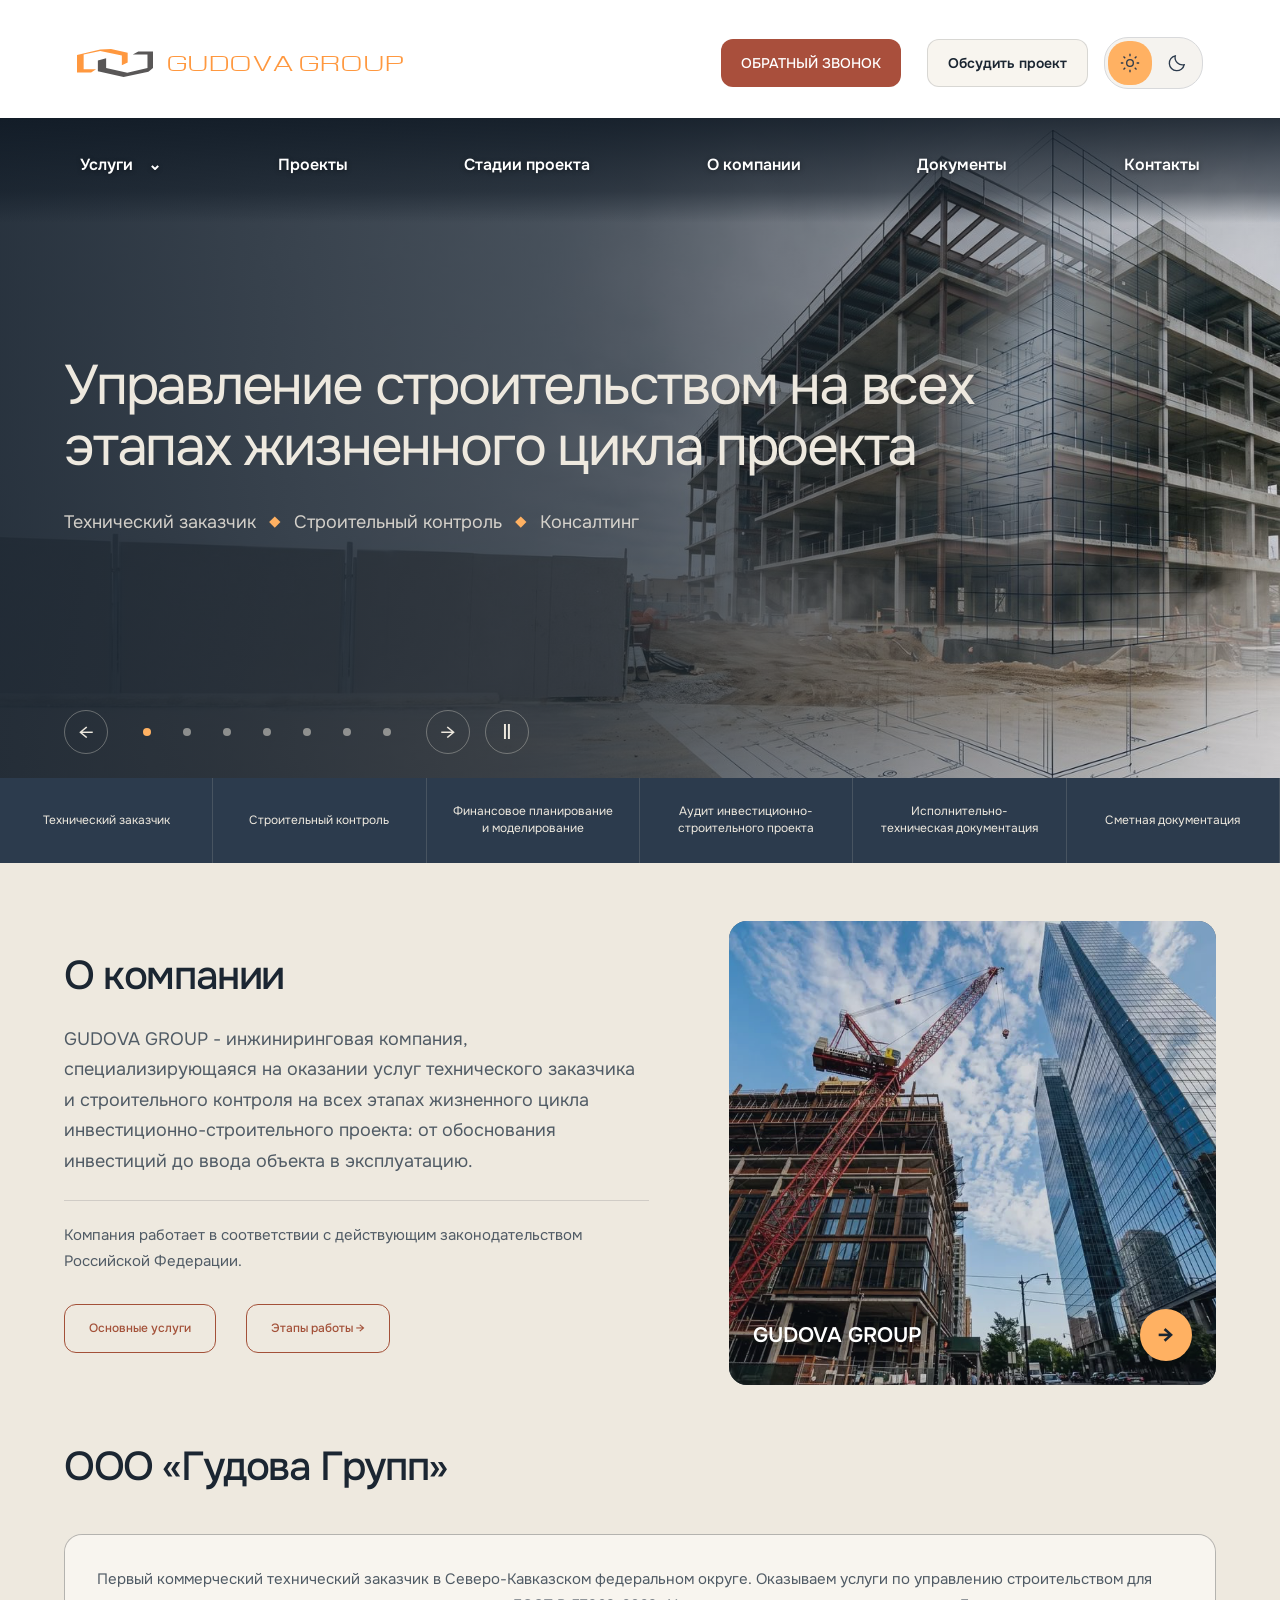
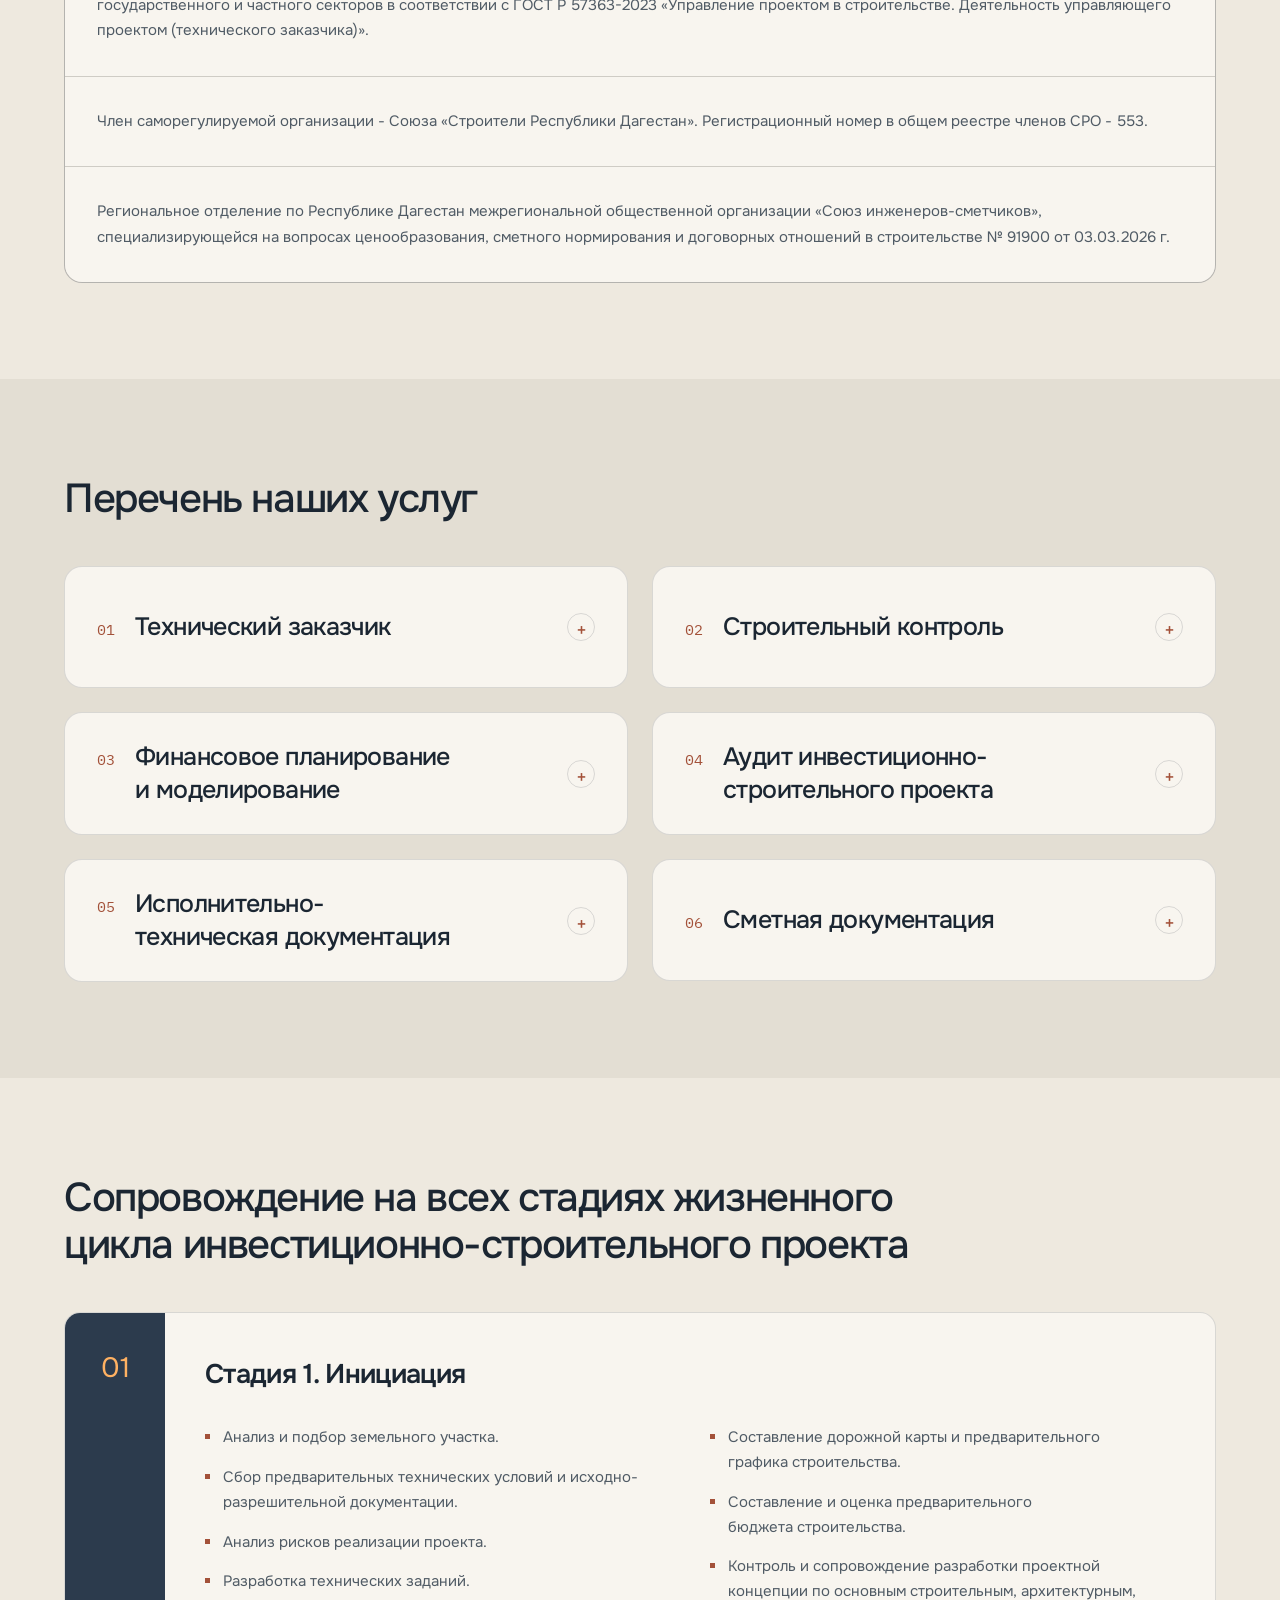
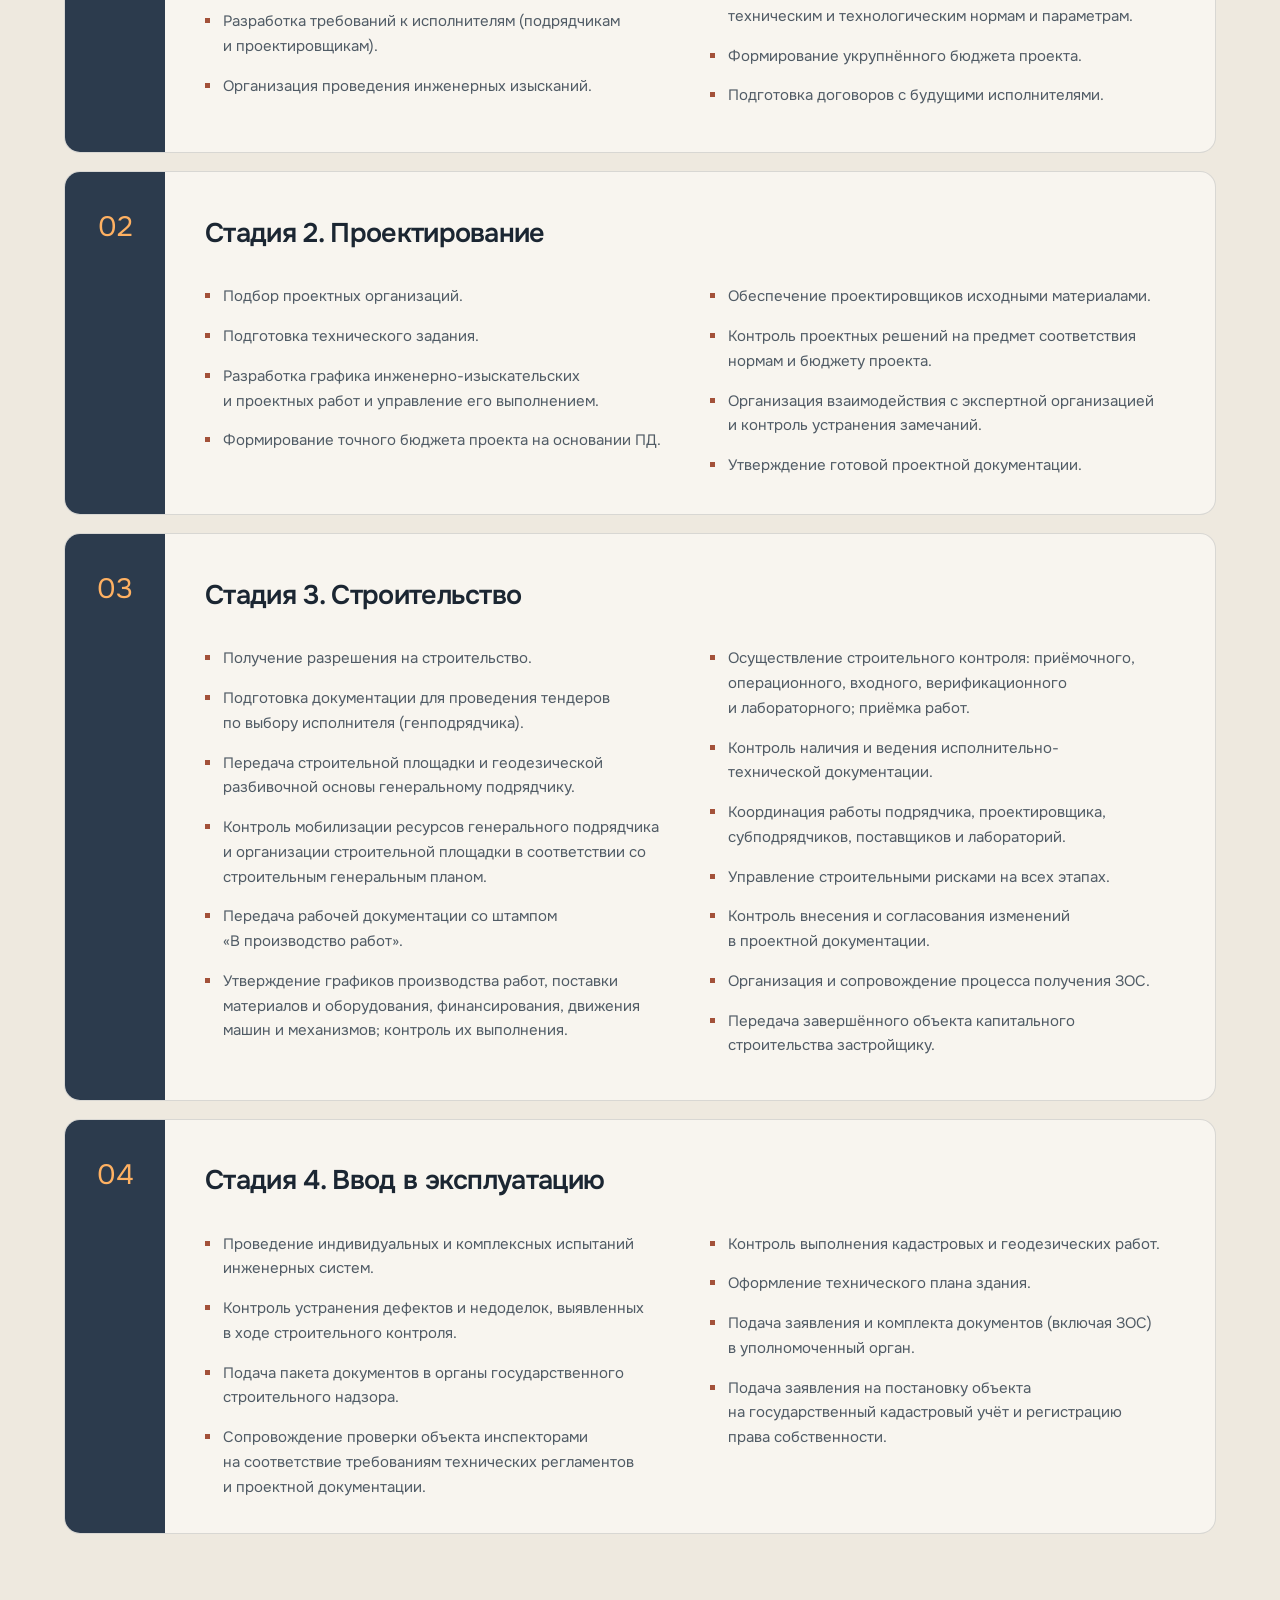
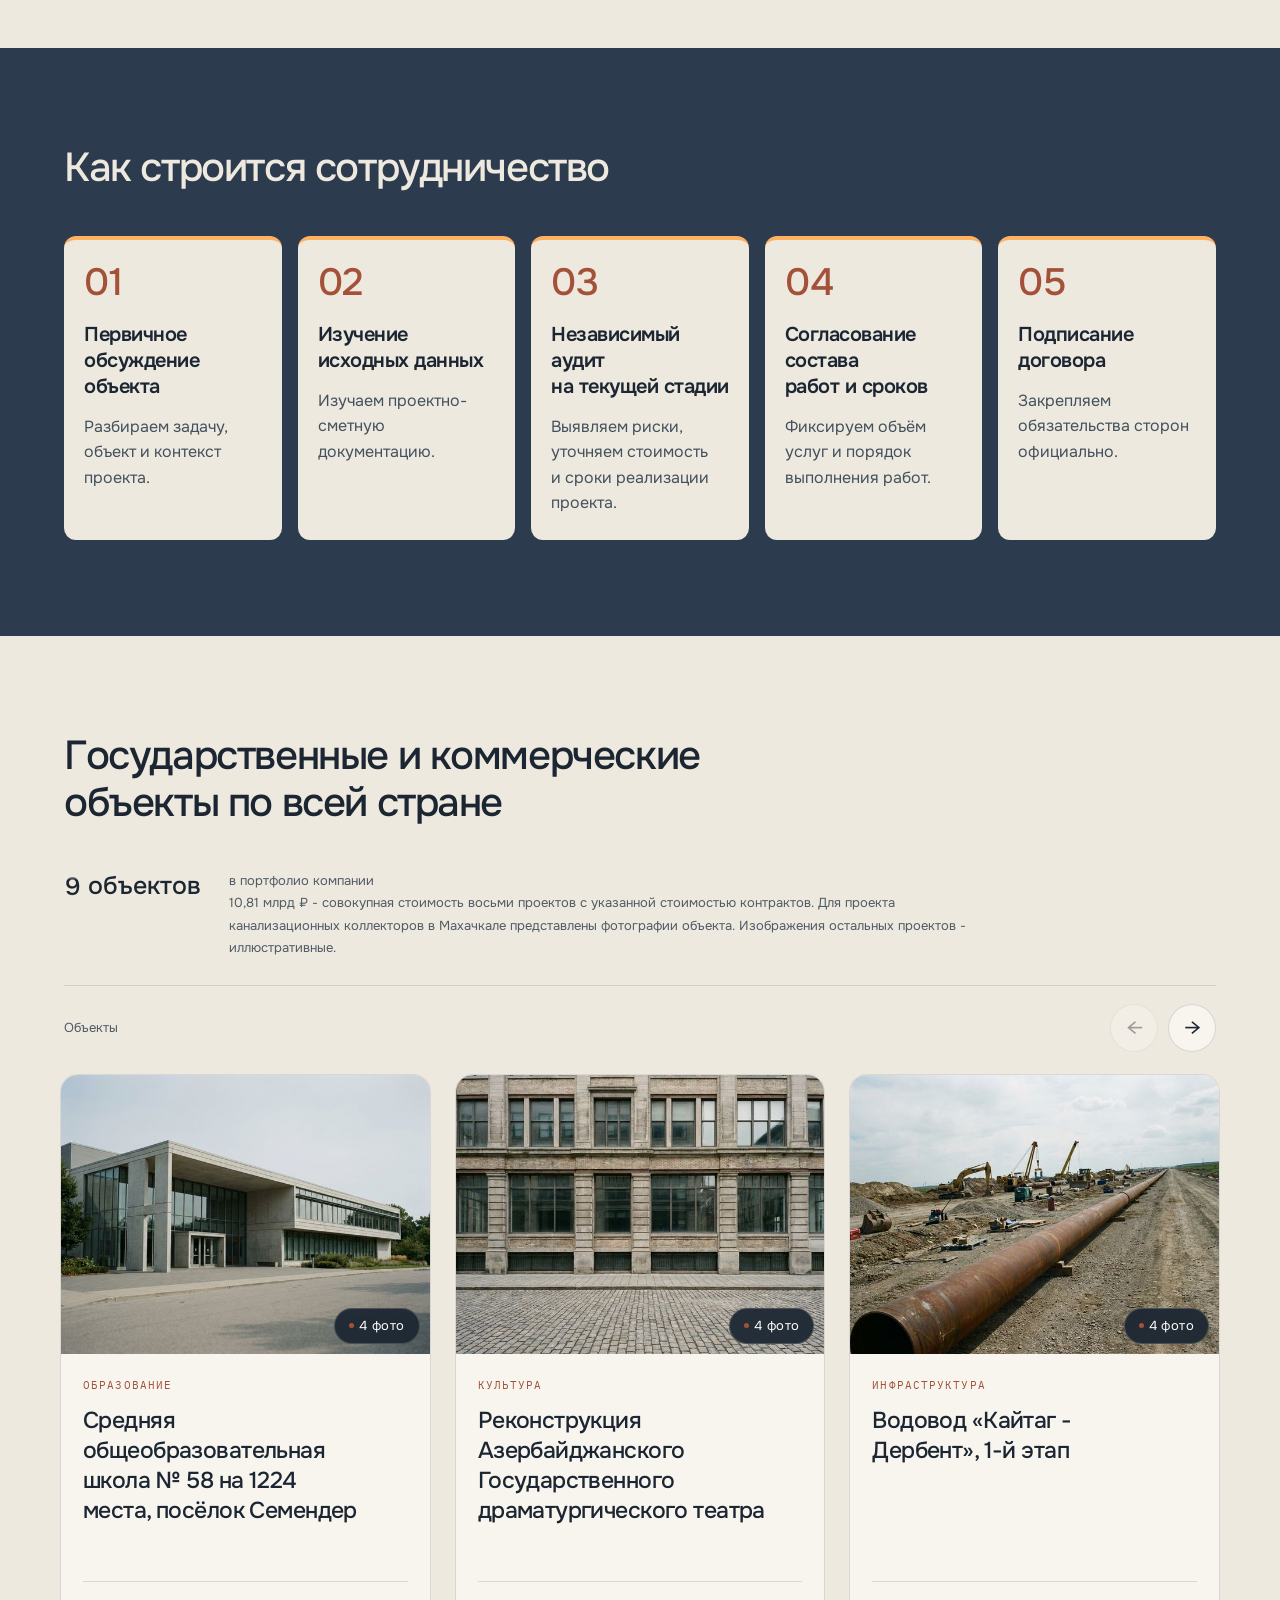
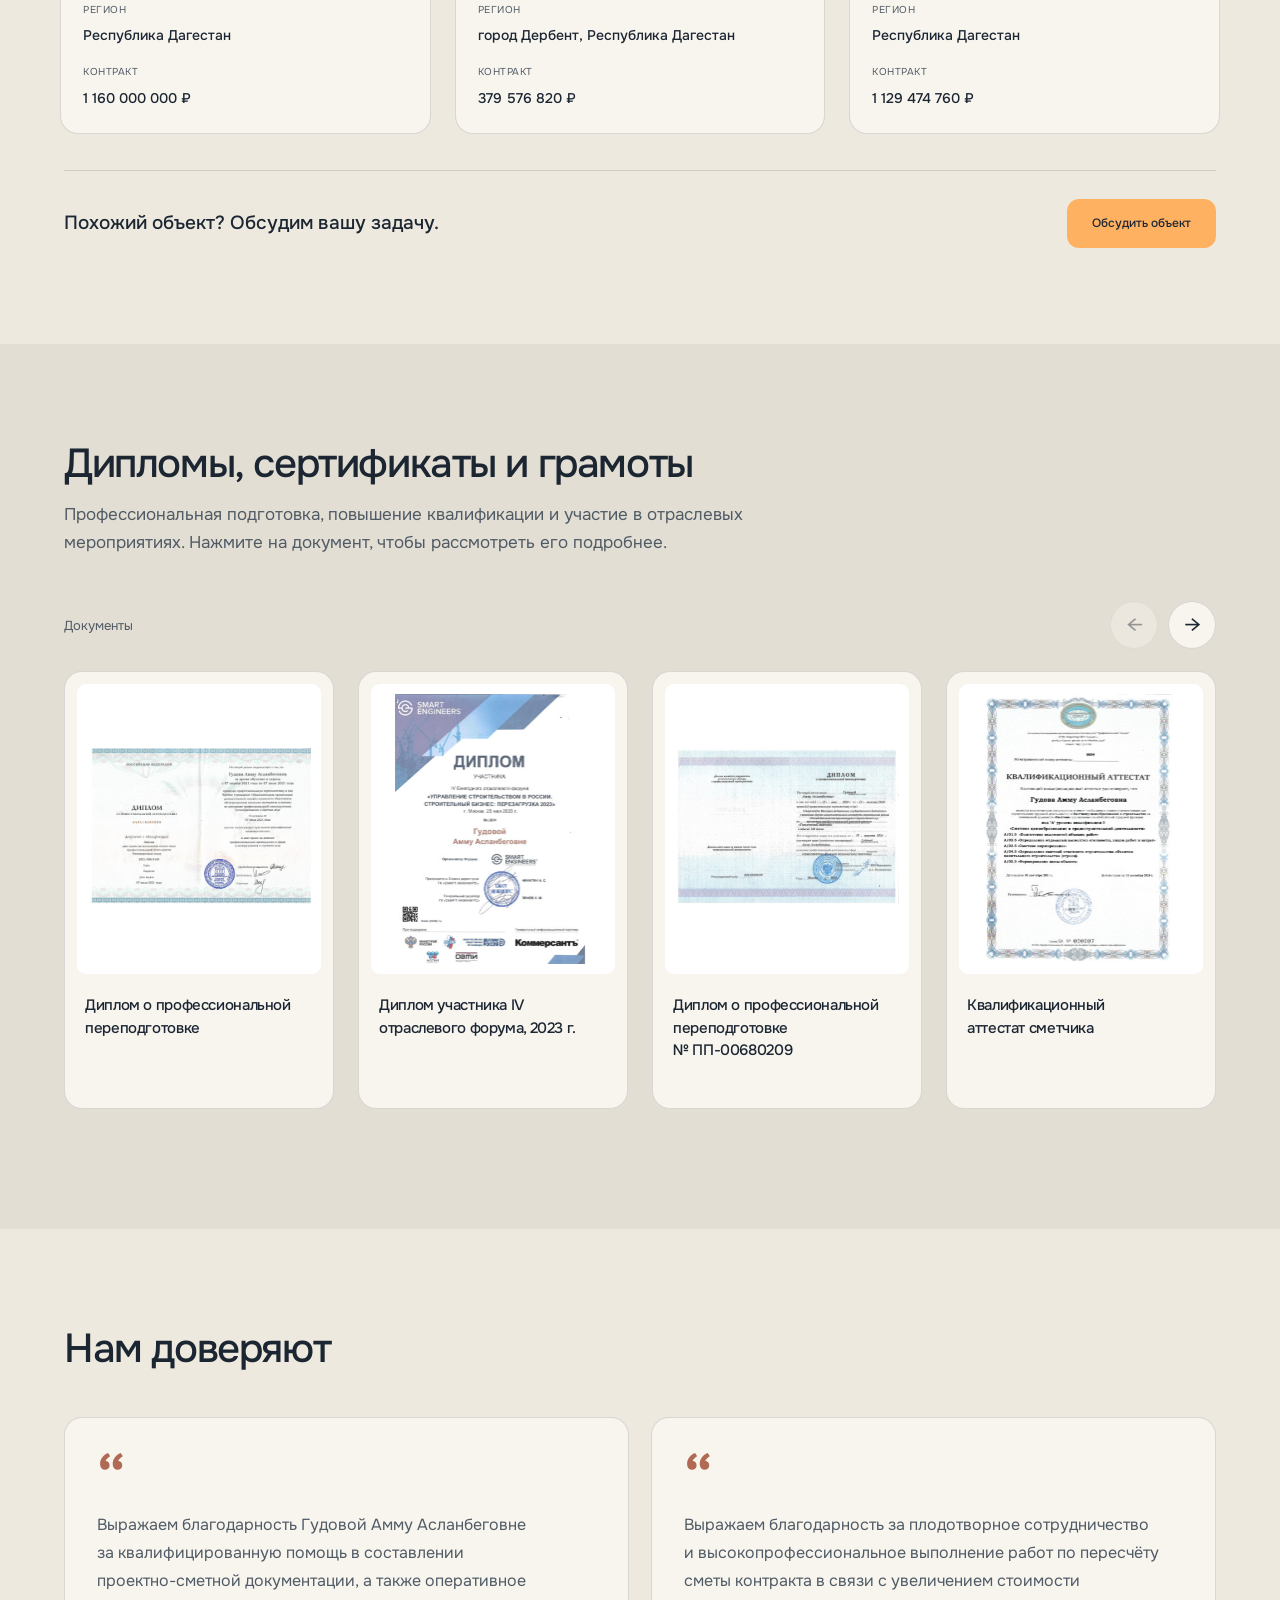
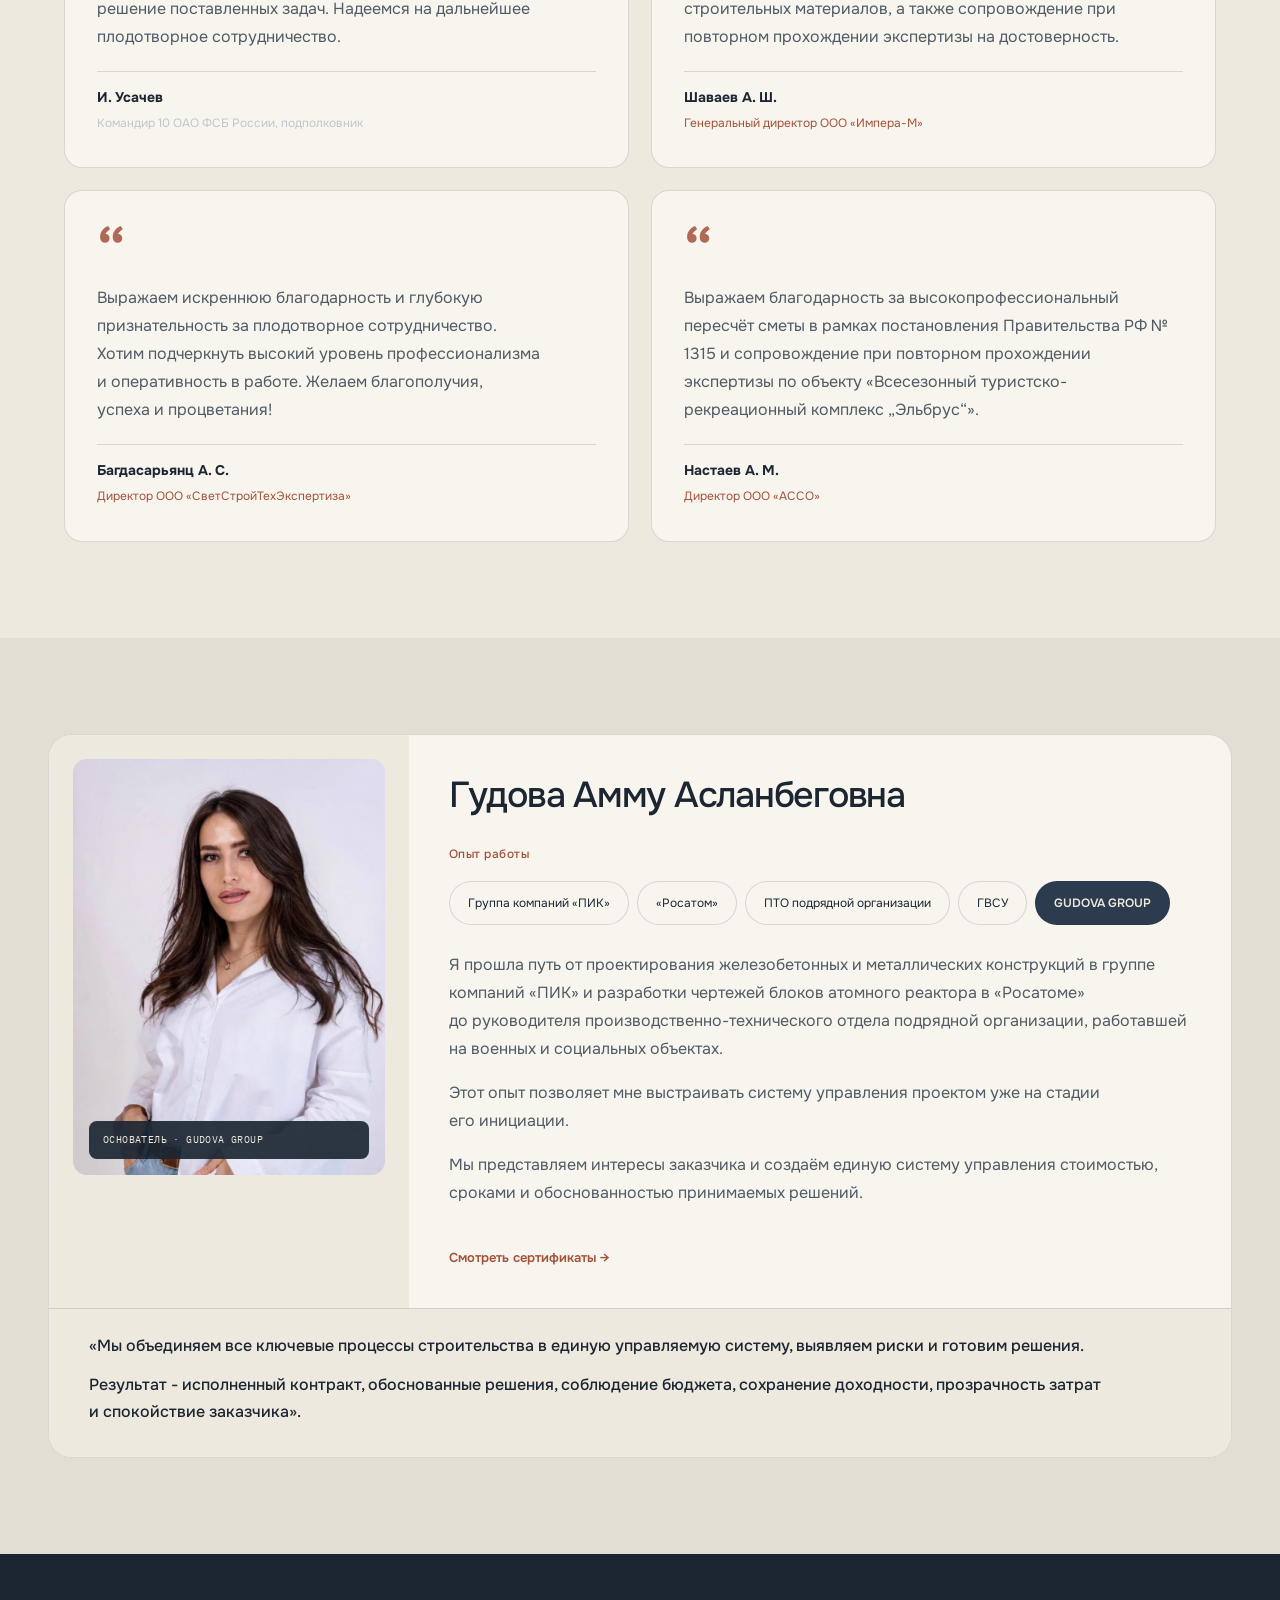
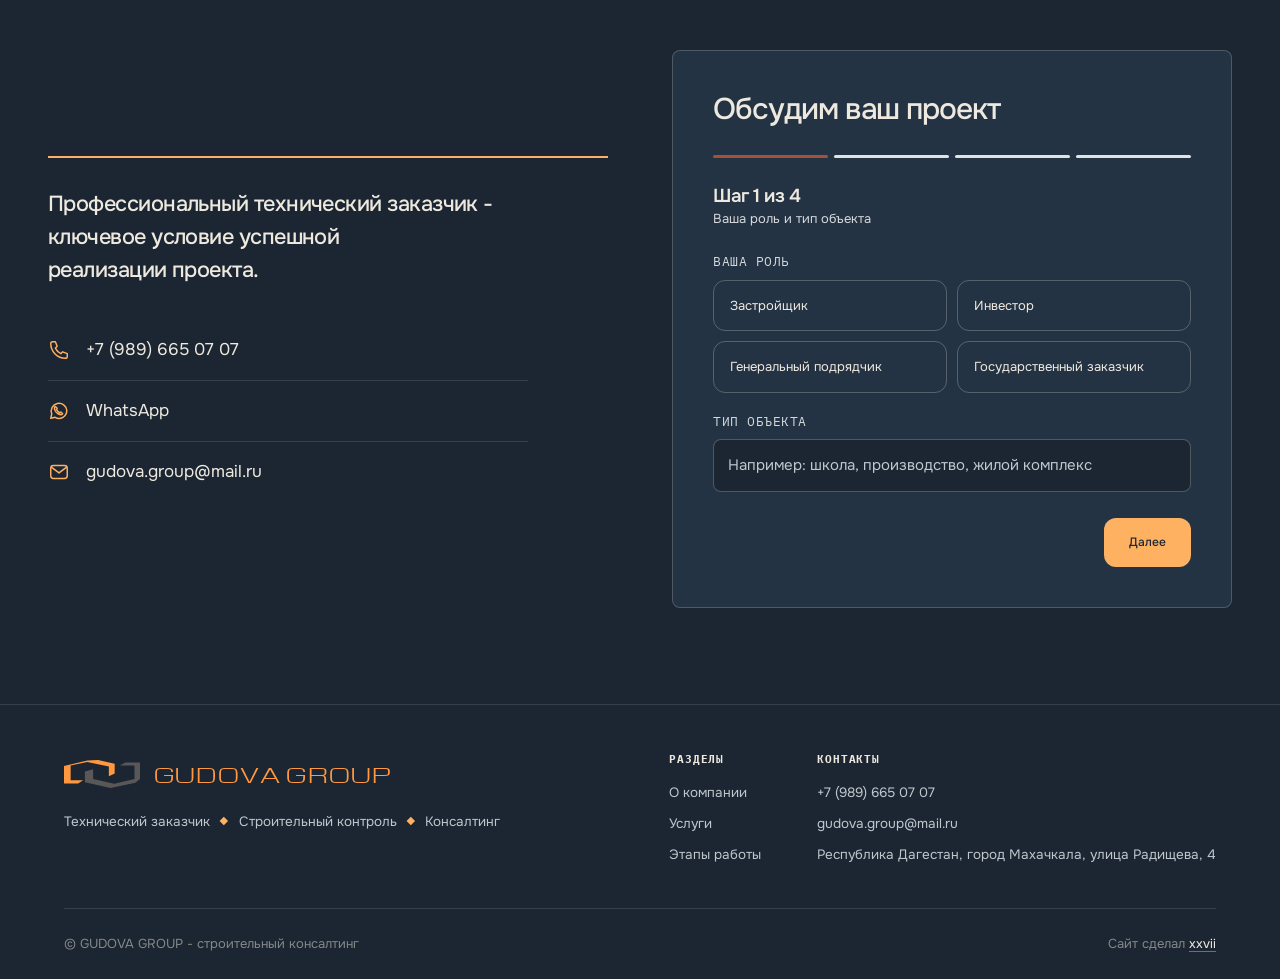
==== index.html @ 99991504 "Add accessible callback dialog with WhatsApp handoff" ====
<!DOCTYPE html>
<html lang="ru">
<head>
<script>(()=>{let saved;try{saved=localStorage.getItem('gudova-theme')}catch{}const theme=new URLSearchParams(location.search).get('variant')||saved;document.documentElement.dataset.variant=['light','navy'].includes(theme)?theme:'light'})();</script>
<meta charset="UTF-8">
<meta name="viewport" content="width=device-width, initial-scale=1.0">
<title>GUDOVA GROUP - строительный консалтинг полного цикла</title>
<meta name="description" content="GUDOVA GROUP: инжиниринговая компания, оказывающая услуги технического заказчика, строительного контроля и аудита на всех этапах жизненного цикла инвестиционно-строительного проекта.">
<link rel="canonical" href="https://jonessssenator-art.github.io/gudova-group-site/">
<meta name="theme-color" content="#0A0B0C">
<meta name="robots" content="index,follow">

<meta property="og:type" content="website">
<meta property="og:title" content="GUDOVA GROUP - строительный консалтинг полного цикла">
<meta property="og:description" content="GUDOVA GROUP: инжиниринговая компания, оказывающая услуги технического заказчика, строительного контроля и аудита на всех этапах жизненного цикла инвестиционно-строительного проекта.">
<meta property="og:url" content="https://jonessssenator-art.github.io/gudova-group-site/">
<meta property="og:locale" content="ru_RU">
<meta name="twitter:card" content="summary_large_image">
<meta name="twitter:title" content="GUDOVA GROUP - строительный консалтинг полного цикла">
<meta name="twitter:description" content="GUDOVA GROUP: инжиниринговая компания, оказывающая услуги технического заказчика, строительного контроля и аудита на всех этапах жизненного цикла инвестиционно-строительного проекта.">

<link rel="icon" type="image/svg+xml" href="assets/icons/logo-gudova-original.svg?v=1">

<link rel="preconnect" href="https://fonts.googleapis.com">
<link rel="preconnect" href="https://fonts.gstatic.com" crossorigin>
<link href="https://fonts.googleapis.com/css2?family=Onest:wght@400;500;600&family=IBM+Plex+Mono:wght@400;500;600&display=swap" rel="stylesheet">
<link rel="stylesheet" href="assets/css/main.css?v=10">

<script type="application/ld+json">
{
  "@context": "https://schema.org",
  "@type": "ProfessionalService",
  "name": "GUDOVA GROUP",
  "description": "GUDOVA GROUP: инжиниринговая компания, оказывающая услуги технического заказчика, строительного контроля и аудита на всех этапах жизненного цикла инвестиционно-строительного проекта.",
  "address": {
    "@type": "PostalAddress",
    "streetAddress": "ул. Радищева, 4",
    "addressLocality": "Махачкала",
    "addressRegion": "Республика Дагестан",
    "addressCountry": "RU"
  },
  "telephone": "+7-989-665-07-07",
  "email": "gudova.group@mail.ru",
  "areaServed": "RU"
}
</script>
<link rel="stylesheet" href="assets/css/smart-style.css?v=5">
<link rel="stylesheet" href="assets/css/variants.css?v=12">
<link rel="stylesheet" href="assets/css/header-reference.css?v=17">
<link rel="stylesheet" href="assets/css/astra-blocks.css?v=1">
<link rel="stylesheet" href="assets/css/contact-options.css?v=1"><link rel="stylesheet" href="assets/css/founder-options.css?v=2"><link rel="stylesheet" href="assets/css/refinements.css?v=2"><link rel="stylesheet" href="assets/css/motion-refresh.css?v=4">
<link rel="stylesheet" href="assets/css/callback.css?v=1">
</head>
<body>

<a class="skip-link" href="#main">Перейти к содержанию</a>

<div class="mobile-bar" aria-hidden="false">
  <a class="call" href="tel:+79896650707" data-analytics="phone_click"><svg viewBox="0 0 24 24" fill="none" stroke="currentColor" stroke-width="2"><path d="M22 16.92v3a2 2 0 01-2.18 2 19.79 19.79 0 01-8.63-3.07 19.5 19.5 0 01-6-6 19.79 19.79 0 01-3.07-8.67A2 2 0 014.11 2h3a2 2 0 012 1.72c.127.96.362 1.903.7 2.81a2 2 0 01-.45 2.11L8.09 9.91a16 16 0 006 6l1.27-1.27a2 2 0 012.11-.45c.907.338 1.85.573 2.81.7A2 2 0 0122 16.92z"/></svg>Позвонить</a>
  <a class="whatsapp" href="https://wa.me/79896650707" target="_blank" rel="noopener" data-analytics="whatsapp_click"><svg viewBox="0 0 24 24" fill="currentColor"><path d="M12.04 2C6.58 2 2.13 6.45 2.13 11.91c0 1.79.47 3.47 1.29 4.93L2 22l5.28-1.38a9.9 9.9 0 004.76 1.21h.01c5.46 0 9.9-4.45 9.9-9.91C21.96 6.45 17.5 2 12.04 2zm5.8 14.03c-.24.68-1.4 1.3-1.93 1.35-.5.05-1.02.24-3.4-.71-2.88-1.15-4.73-4.06-4.87-4.25-.14-.19-1.16-1.55-1.16-2.96s.73-2.1 1-2.39c.24-.26.53-.32.71-.32h.5c.16 0 .38-.02.58.45.24.57.8 1.98.87 2.12.07.14.12.31.02.5-.1.19-.15.31-.29.48-.14.17-.3.37-.43.5-.14.14-.29.29-.13.57.17.28.75 1.24 1.62 2.01 1.11 1 2.05 1.31 2.33 1.45.28.14.45.12.61-.07.17-.19.71-.83.9-1.11.19-.28.38-.24.64-.14.26.1 1.65.78 1.94.92.28.14.47.21.53.33.07.12.07.68-.17 1.36z"/></svg>WhatsApp</a>
</div>

<header class="site-header reference-header">
<div class="reference-header-inner">
<div class="reference-top">
<a href="#top" class="logo-mark"><img src="assets/icons/logo-gudova-original.svg?v=1" width="60" height="48" alt=""><span class="reference-wordmark">GUDOVA GROUP</span></a>

<div class="reference-actions"><a class="header-callback" href="#callback-dialog" aria-haspopup="dialog" aria-controls="callback-dialog">Обратный звонок</a><a class="nav-phone" href="#contacts">Обсудить проект</a><div class="theme-switch" role="group" aria-label="Цветовая тема"><button type="button" data-theme="light" aria-label="Светлая тема" title="Светлая тема"><svg viewBox="0 0 24 24" width="20" height="20" fill="none" stroke="currentColor" stroke-width="1.6" aria-hidden="true"><circle cx="12" cy="12" r="4"/><path d="M12 1v3m0 16v3M1 12h3m16 0h3M4.2 4.2l2.1 2.1m11.4 11.4 2.1 2.1M4.2 19.8l2.1-2.1M17.7 6.3l2.1-2.1"/></svg></button><button type="button" data-theme="navy" aria-label="Тёмная тема" title="Тёмная тема"><svg viewBox="0 0 24 24" width="20" height="20" fill="none" stroke="currentColor" stroke-width="1.6" aria-hidden="true"><path d="M20.6 14.1A9 9 0 0 1 9.9 3.4 9 9 0 1 0 20.6 14.1Z"/></svg></button></div></div>
<button class="menu-toggle" aria-expanded="false" aria-controls="mobile-menu" aria-label="Открыть меню"><span></span><span></span><span></span></button>
</div>
</div></header>

<div class="mobile-menu" id="mobile-menu">
  <nav aria-label="Мобильное меню"><a href="#company">О компании</a><a href="#services">Услуги</a><a href="#process">Стадии проекта</a><a href="#projects">Наши объекты</a><a href="#certificates">Документы</a><a href="#reviews">Нам доверяют</a><a href="#cooperation">Как строится сотрудничество</a><a href="#about">Обо мне</a><a href="#contacts">Контакты</a></nav>
  <div class="mm-contact">
    <a class="header-callback" href="#callback-dialog" aria-haspopup="dialog" aria-controls="callback-dialog">Обратный звонок</a>
    <a href="tel:+79896650707">+7 (989) 665 07 07</a>
    <a href="mailto:gudova.group@mail.ru">gudova.group@mail.ru</a>
  </div>
</div>

<main id="main">

<section class="hero smart-hero" id="top" aria-roledescription="карусель" aria-label="Направления работы GUDOVA GROUP"><div class="hero-navigation"><nav class="reference-navigation" aria-label="Основная навигация"><details class="header-services"><summary>Услуги <span>⌄</span></summary><nav aria-label="Список услуг"><a href="#service-zakazchik">Технический заказчик</a><a href="#service-control">Строительный контроль</a><a href="#service-finance">Финансовое планирование и моделирование</a><a href="#service-audit">Аудит инвестиционно-строительного проекта</a><a href="#service-docs">Исполнительно-техническая документация</a><a href="#service-smeta">Сметная документация</a></nav></details><a href="#projects">Проекты</a><a href="#process">Стадии проекта</a><a href="#company">О компании</a><a href="#certificates">Документы</a><a href="#contacts">Контакты</a></nav></div><div class="hero-slides"><div class="hero-slide is-active"><img class="hero-photo" fetchpriority="high" decoding="async" src="assets/images/gudova-hero-poster.jpg" alt=""><div class="wrap"><div class="hero-copy"><h1>Управление строительством на всех этапах жизненного цикла проекта</h1><p class="lede">Технический заказчик<i class="lede-sep" aria-hidden="true"></i>Строительный контроль<i class="lede-sep" aria-hidden="true"></i>Консалтинг</p></div></div></div><div class="hero-slide" hidden><img class="hero-photo" src="assets/images/proj-09-smeta.jpg" alt=""><div class="wrap"><div class="hero-copy"><h2>Финансовое планирование и моделирование</h2><p class="lede">Технический заказчик<i class="lede-sep" aria-hidden="true"></i>Строительный контроль<i class="lede-sep" aria-hidden="true"></i>Консалтинг</p></div></div></div><div class="hero-slide" hidden><img class="hero-photo" src="assets/images/proj-02-theater.jpg" alt=""><div class="wrap"><div class="hero-copy"><h2>Сопровождение на этапе проектирования и формирования бюджета</h2><p class="lede">Технический заказчик<i class="lede-sep" aria-hidden="true"></i>Строительный контроль<i class="lede-sep" aria-hidden="true"></i>Консалтинг</p></div></div></div><div class="hero-slide" hidden><img class="hero-photo" src="assets/images/proj-04-greenhouse.jpg" alt=""><div class="wrap"><div class="hero-copy"><h2>Соблюдение сроков производства работ</h2><p class="lede">Технический заказчик<i class="lede-sep" aria-hidden="true"></i>Строительный контроль<i class="lede-sep" aria-hidden="true"></i>Консалтинг</p></div></div></div><div class="hero-slide" hidden><img class="hero-photo" src="assets/images/hero-audit.svg" alt=""><div class="wrap"><div class="hero-copy"><h2>Независимый аудит</h2><p class="lede lede-free">Управляемость строительного проекта</p></div></div></div><div class="hero-slide" hidden><img class="hero-photo" src="assets/images/proj-01-school.jpg" alt=""><div class="wrap"><div class="hero-copy"><h2>Контроль качества работ</h2><p class="lede">Технический заказчик<i class="lede-sep" aria-hidden="true"></i>Строительный контроль<i class="lede-sep" aria-hidden="true"></i>Консалтинг</p></div></div></div><div class="hero-slide" hidden><img class="hero-photo" src="assets/images/gudova-cta-poster.jpg" alt=""><div class="wrap"><div class="hero-copy"><h2>Контроль и проверка обоснованности затрат</h2><p class="lede">Технический заказчик<i class="lede-sep" aria-hidden="true"></i>Строительный контроль<i class="lede-sep" aria-hidden="true"></i>Консалтинг</p></div></div></div></div><div class="slider-controls wrap"><button type="button" class="slide-prev" aria-label="Предыдущий слайд">←</button><div class="slide-dots"><button type="button" aria-label="Слайд 1" aria-pressed="true"></button><button type="button" aria-label="Слайд 2" aria-pressed="false"></button><button type="button" aria-label="Слайд 3" aria-pressed="false"></button><button type="button" aria-label="Слайд 4" aria-pressed="false"></button><button type="button" aria-label="Слайд 5" aria-pressed="false"></button><button type="button" aria-label="Слайд 6" aria-pressed="false"></button><button type="button" aria-label="Слайд 7" aria-pressed="false"></button></div><button type="button" class="slide-next" aria-label="Следующий слайд">→</button><button type="button" class="slide-pause" aria-label="Остановить смену слайдов">Ⅱ</button></div></section>
<nav class="service-ribbon" aria-label="Направления работы"><a href="#service-zakazchik">Технический заказчик</a><a href="#service-control">Строительный контроль</a><a href="#service-finance">Финансовое планирование и моделирование</a><a href="#service-audit">Аудит инвестиционно-строительного проекта</a><a href="#service-docs">Исполнительно-техническая документация</a><a href="#service-smeta">Сметная документация</a></nav>
<section class="company-intro" id="company"><div class="wrap intro-grid"><div><h2>О компании</h2><p>GUDOVA GROUP - инжиниринговая компания, специализирующаяся на оказании услуг технического заказчика и строительного контроля на всех этапах жизненного цикла инвестиционно-строительного проекта: от обоснования инвестиций до ввода объекта в эксплуатацию.</p><p>Компания работает в соответствии с действующим законодательством Российской Федерации.</p><div class="intro-links"><a class="btn btn-outline" href="#services">Основные услуги</a><a class="btn btn-outline" href="#process">Этапы работы →</a></div></div><a class="intro-visual" href="#process"><img src="assets/images/company-construction.png" alt="Строительство здания рядом с современными небоскрёбами" loading="lazy" decoding="async"><span>GUDOVA GROUP <b>→</b></span></a></div></section>
<section class="company-credentials"><div class="wrap"><div class="section-head"><h2>ООО «Гудова Групп»</h2></div><ul class="credential-list"><li>Первый коммерческий технический заказчик в Северо-Кавказском федеральном округе. Оказываем услуги по управлению строительством для государственного и частного секторов в соответствии с ГОСТ Р 57363-2023 «Управление проектом в строительстве. Деятельность управляющего проектом (технического заказчика)».</li><li>Член саморегулируемой организации - Союза «Строители Республики Дагестан». Регистрационный номер в общем реестре членов СРО - 553.</li><li>Региональное отделение по Республике Дагестан межрегиональной общественной организации «Союз инженеров-сметчиков», специализирующейся на вопросах ценообразования, сметного нормирования и договорных отношений в строительстве № 91900 от 03.03.2026 г.</li></ul></div></section><section class="services" id="services">
<div class="wrap"><div class="section-head"><h2>Перечень наших услуг</h2></div>
<div class="service-details-grid">
<article class="service-detail" id="service-zakazchik"><details open><summary><div class="service-detail-head"><span>01</span><h3>Технический заказчик</h3></div><span class="scope-toggle" aria-hidden="true">+</span></summary><ul>
<li>Сбор исходно-разрешительной документации.</li>
<li>Формирование предварительного бюджета строительства.</li>
<li>Заключение договоров от имени застройщика.</li>
<li>Организация и контроль выполнения проектно-изыскательских работ.</li>
<li>Выдача рабочей документации со штампом «В производство работ».</li>
<li>Управление всем циклом строительства.</li>
<li>Контроль и оптимизация бюджета строительства.</li>
<li>Управление рисками реализации проекта.</li>
<li>Ведение электронного документооборота строительства.</li>
</ul></details></article>
<article class="service-detail" id="service-control"><details open><summary><div class="service-detail-head"><span>02</span><h3>Строительный контроль</h3></div><span class="scope-toggle" aria-hidden="true">+</span></summary><ul>
<li>Проверка проектной и рабочей документации на комплектность.</li>
<li>Контроль качества выполняемых работ.</li>
<li>Приёмка исполнительной документации.</li>
<li>Геодезический контроль параметров.</li>
<li>Приёмка работ по форме КС-2.</li>
<li>Входной контроль материалов.</li>
<li>Контроль графика производства работ.</li>
<li>Лабораторный контроль готовых конструкций.</li>
<li>Итоговая приёмка для получения ЗОС.</li>
</ul></details></article>
<article class="service-detail" id="service-finance"><details open><summary><div class="service-detail-head"><span>03</span><h3>Финансовое планирование и моделирование</h3></div><span class="scope-toggle" aria-hidden="true">+</span></summary><ul>
<li>Оцифровка стратегии инвестиционного проекта и проверка достижимости финансовых целей.</li>
<li>Создание модели текущей деятельности в части доходов и расходов.</li>
<li>Расчёт ключевых инвестиционных показателей методом дисконтирования денежных потоков (DCF).</li>
<li>Расчёт потребности в финансировании и моделирование расчётов с инвесторами и кредиторами.</li>
<li>Внедрение элементов управленческого учёта в финансовую модель.</li>
<li>Расчёт финансовой модели по нескольким предложенным вариантам.</li>
<li>Построение динамической модели для оценки влияния изменения различных параметров на выполнение бизнес-плана.</li>
<li>Оценка доходности продуктов без учёта операционных расходов.</li>
</ul></details></article>
<article class="service-detail" id="service-audit"><details open><summary><div class="service-detail-head"><span>04</span><h3>Аудит инвестиционно-строительного проекта</h3></div><span class="scope-toggle" aria-hidden="true">+</span></summary><ul>
<li>Анализ проектно-сметной документации.</li>
<li>Сопоставление объёмов выполненных работ с ИТД.</li>
<li>Техническое и нормативное обоснование внесённых в ПД изменений.</li>
<li>Координация процесса внесения изменений в ПД проектировщиком.</li>
<li>Анализ расходования средств подрядчика.</li>
<li>Выявление зон риска реализации проекта.</li>
<li>Подготовка дорожной карты для организации работы ПТО и строительной площадки.</li>
</ul></details></article>
<article class="service-detail" id="service-docs"><details open><summary><div class="service-detail-head"><span>05</span><h3>Исполнительно-техническая документация</h3></div><span class="scope-toggle" aria-hidden="true">+</span></summary><ul>
<li>Составление ГПР, ППР, ПОС, ГФ.</li>
<li>Составление актов приёмки геодезической разбивочной основы.</li>
<li>Составление исполнительных геодезических схем конструкций или частей зданий, сооружений.</li>
<li>Проверка общего и специальных журналов работ.</li>
<li>Подготовка актов освидетельствования скрытых работ.</li>
<li>Подготовка актов промежуточной приёмки ответственных конструкций.</li>
<li>Подготовка актов приёмки инженерных систем.</li>
<li>Подготовка документов по формам КС-2, КС-3 и КС-6а.</li>
</ul></details></article>
<article class="service-detail" id="service-smeta"><details open><summary><div class="service-detail-head"><span>06</span><h3>Сметная документация</h3></div><span class="scope-toggle" aria-hidden="true">+</span></summary><ul>
<li>Разработка сметной документации: ЛСР, ОС, ССР.</li>
<li>Проведение конъюнктурного анализа.</li>
<li>Составление сметы контракта и расчёт НМЦК.</li>
<li>Формирование ведомостей объёмов работ.</li>
<li>Внесение, обоснование и согласование корректировок в сметную документацию.</li>
<li>Выборка материалов и оборудования для отдела снабжения.</li>
<li>Сопровождение прохождения государственной экспертизы.</li>
<li>Оценка рентабельности проекта.</li>
</ul></details></article>
</div></div></section>
<section class="flyer-process" id="process"><div class="wrap"><div class="section-head"><h2>Сопровождение на всех стадиях жизненного цикла инвестиционно-строительного проекта</h2></div><article class="phase"><div class="phase-number">01</div><div class="phase-body"><details class="phase-disclosure" open><summary><h3>Стадия 1. Инициация</h3><span class="scope-toggle" aria-hidden="true">+</span></summary><ul><li>Анализ и подбор земельного участка.</li><li>Сбор предварительных технических условий и исходно-разрешительной документации.</li><li>Анализ рисков реализации проекта.</li><li>Разработка технических заданий.</li><li>Разработка требований к исполнителям (подрядчикам и проектировщикам).</li><li>Организация проведения инженерных изысканий.</li><li>Составление дорожной карты и предварительного графика строительства.</li><li>Составление и оценка предварительного бюджета строительства.</li><li>Контроль и сопровождение разработки проектной концепции по основным строительным, архитектурным, техническим и технологическим нормам и параметрам.</li><li>Формирование укрупнённого бюджета проекта.</li><li>Подготовка договоров с будущими исполнителями.</li></ul></details></div></article><article class="phase"><div class="phase-number">02</div><div class="phase-body"><details class="phase-disclosure" open><summary><h3>Стадия 2. Проектирование</h3><span class="scope-toggle" aria-hidden="true">+</span></summary><ul><li>Подбор проектных организаций.</li><li>Подготовка технического задания.</li><li>Разработка графика инженерно-изыскательских и проектных работ и управление его выполнением.</li><li>Формирование точного бюджета проекта на основании ПД.</li><li>Обеспечение проектировщиков исходными материалами.</li><li>Контроль проектных решений на предмет соответствия нормам и бюджету проекта.</li><li>Организация взаимодействия с экспертной организацией и контроль устранения замечаний.</li><li>Утверждение готовой проектной документации.</li></ul></details></div></article><article class="phase"><div class="phase-number">03</div><div class="phase-body"><details class="phase-disclosure" open><summary><h3>Стадия 3. Строительство</h3><span class="scope-toggle" aria-hidden="true">+</span></summary><ul><li>Получение разрешения на строительство.</li><li>Подготовка документации для проведения тендеров по выбору исполнителя (генподрядчика).</li><li>Передача строительной площадки и геодезической разбивочной основы генеральному подрядчику.</li><li>Контроль мобилизации ресурсов генерального подрядчика и организации строительной площадки в соответствии со строительным генеральным планом.</li><li>Передача рабочей документации со штампом «В производство работ».</li><li>Утверждение графиков производства работ, поставки материалов и оборудования, финансирования, движения машин и механизмов; контроль их выполнения.</li><li>Осуществление строительного контроля: приёмочного, операционного, входного, верификационного и лабораторного; приёмка работ.</li><li>Контроль наличия и ведения исполнительно-технической документации.</li><li>Координация работы подрядчика, проектировщика, субподрядчиков, поставщиков и лабораторий.</li><li>Управление строительными рисками на всех этапах.</li><li>Контроль внесения и согласования изменений в проектной документации.</li><li>Организация и сопровождение процесса получения ЗОС.</li><li>Передача завершённого объекта капитального строительства застройщику.</li></ul></details></div></article><article class="phase"><div class="phase-number">04</div><div class="phase-body"><details class="phase-disclosure" open><summary><h3>Стадия 4. Ввод в эксплуатацию</h3><span class="scope-toggle" aria-hidden="true">+</span></summary><ul><li>Проведение индивидуальных и комплексных испытаний инженерных систем.</li><li>Контроль устранения дефектов и недоделок, выявленных в ходе строительного контроля.</li><li>Подача пакета документов в органы государственного строительного надзора.</li><li>Сопровождение проверки объекта инспекторами на соответствие требованиям технических регламентов и проектной документации.</li><li>Контроль выполнения кадастровых и геодезических работ.</li><li>Оформление технического плана здания.</li><li>Подача заявления и комплекта документов (включая ЗОС) в уполномоченный орган.</li><li>Подача заявления на постановку объекта на государственный кадастровый учёт и регистрацию права собственности.</li></ul></details></div></article></div></section>

<section class="process" id="cooperation">
  <div class="wrap-narrow">
    <div class="section-head">
      
      <h2>Как строится сотрудничество</h2>
    </div>
    <div class="timeline">
      <div class="tl-step"><div class="tl-dot">01</div><div><h3 class="tl-title">Первичное обсуждение объекта</h3><p>Разбираем задачу, объект и контекст проекта.</p></div></div>
      <div class="tl-step"><div class="tl-dot">02</div><div><h3 class="tl-title">Изучение исходных данных</h3><p>Изучаем проектно-сметную документацию.</p></div></div>
      <div class="tl-step"><div class="tl-dot">03</div><div><h3 class="tl-title">Независимый аудит на текущей стадии</h3><p>Выявляем риски, уточняем стоимость и сроки реализации проекта.</p></div></div>
      <div class="tl-step"><div class="tl-dot">04</div><div><h3 class="tl-title">Согласование состава работ и сроков</h3><p>Фиксируем объём услуг и порядок выполнения работ.</p></div></div>
      <div class="tl-step"><div class="tl-dot">05</div><div><h3 class="tl-title">Подписание договора</h3><p>Закрепляем обязательства сторон официально.</p></div></div>


    </div>
  </div>
</section>

<section class="projects" id="projects">
  <div class="wrap">
    <div class="section-head on-dark">
      
      <h2>Государственные и коммерческие объекты по всей стране</h2>
    </div>
    <div class="proj-summary">
      <div class="num"><span data-roll="9">9</span> объектов</div>
      <div class="txt">в портфолио компании<br>10,81 млрд ₽ - совокупная стоимость восьми проектов с указанной стоимостью контрактов. Для проекта канализационных коллекторов в Махачкале представлены фотографии объекта. Изображения остальных проектов - иллюстративные.</div>
    </div>

    <div class="media-toolbar"><span>Объекты <b class="rail-status" data-status="projects-rail"></b></span><div><button type="button" data-rail="projects-rail" data-direction="-1" aria-label="Объекты: листать влево">←</button><button type="button" data-rail="projects-rail" data-direction="1" aria-label="Объекты: листать вправо">→</button></div></div><div class="proj-list media-rail" id="projects-rail" tabindex="0" role="region" aria-label="Объекты - горизонтальная галерея">
      <article class="proj-panel">
        <button class="pp-icon has-photo" data-lightbox="assets/images/proj-01-school.jpg" data-lightbox-group="proj-01" data-caption="Средняя общеобразовательная школа № 58 на 1224 места, посёлок Семендер - главный фасад" aria-label="Открыть фото проекта: Школа на 1224 места">
          <img src="assets/images/proj-01-school.jpg" alt="" width="640" height="480" loading="lazy" decoding="async">
          <span class="pp-count">4 фото</span>
        </button>
        <button class="lb-extra" hidden data-lightbox="assets/images/proj-01-school-2.jpg" data-lightbox-group="proj-01" data-caption="Класс с современной мебелью"></button>
        <button class="lb-extra" hidden data-lightbox="assets/images/proj-01-school-3.jpg" data-lightbox-group="proj-01" data-caption="Светлый коридор школы"></button>
        <button class="lb-extra" hidden data-lightbox="assets/images/proj-01-school-4.jpg" data-lightbox-group="proj-01" data-caption="Трибуны спортивного зала"></button>
        <div class="pp-body">
          <div class="pp-top"><span class="pp-index">01</span><span class="tag">Образование</span></div>
          <h3>Средняя общеобразовательная школа № 58 на 1224 места, посёлок Семендер</h3>
          <div class="pp-meta">
            <div><span>Регион</span><b>Республика Дагестан</b></div>
            <div><span>Контракт</span><b>1 160 000 000 ₽</b></div>
          </div>
        </div>
      </article>

      <article class="proj-panel">
        <button class="pp-icon has-photo" data-lightbox="assets/images/proj-02-theater.jpg" data-lightbox-group="proj-02" data-caption="Реконструкция Азербайджанского Государственного драматургического театра - фасад" aria-label="Открыть фото проекта: реконструкция Государственного драматургического театра">
          <img src="assets/images/proj-02-theater.jpg" alt="" width="640" height="480" loading="lazy" decoding="async">
          <span class="pp-count">4 фото</span>
        </button>
        <button class="lb-extra" hidden data-lightbox="assets/images/proj-02-theater-2.jpg" data-lightbox-group="proj-02" data-caption="Зрительный зал и сцена"></button>
        <button class="lb-extra" hidden data-lightbox="assets/images/proj-02-theater-3.jpg" data-lightbox-group="proj-02" data-caption="Коринфские колонны фасада"></button>
        <button class="lb-extra" hidden data-lightbox="assets/images/proj-02-theater-4.jpg" data-lightbox-group="proj-02" data-caption="Реставрация исторической кладки"></button>
        <div class="pp-body">
          <div class="pp-top"><span class="pp-index">02</span><span class="tag">Культура</span></div>
          <h3>Реконструкция Азербайджанского Государственного драматургического театра</h3>
          <div class="pp-meta">
            <div><span>Регион</span><b>город Дербент, Республика Дагестан</b></div>
            <div><span>Контракт</span><b>379 576 820 ₽</b></div>
          </div>
        </div>
      </article>

      <article class="proj-panel">
        <button class="pp-icon has-photo" data-lightbox="assets/images/proj-03-water.jpg" data-lightbox-group="proj-03" data-caption="Водовод «Кайтаг - Дербент» - строительство трассы" aria-label="Открыть фото проекта: водовод Кайтаг - Дербент">
          <img src="assets/images/proj-03-water.jpg" alt="" width="640" height="480" loading="lazy" decoding="async">
          <span class="pp-count">4 фото</span>
        </button>
        <button class="lb-extra" hidden data-lightbox="assets/images/proj-03-water-2.jpg" data-lightbox-group="proj-03" data-caption="Сварка стыков трубопровода"></button>
        <button class="lb-extra" hidden data-lightbox="assets/images/proj-03-water-3.jpg" data-lightbox-group="proj-03" data-caption="Запорная арматура водовода"></button>
        <button class="lb-extra" hidden data-lightbox="assets/images/proj-03-water-4.jpg" data-lightbox-group="proj-03" data-caption="Трасса водовода на местности"></button>
        <div class="pp-body">
          <div class="pp-top"><span class="pp-index">03</span><span class="tag">Инфраструктура</span></div>
          <h3>Водовод «Кайтаг - Дербент», 1-й этап</h3>
          <div class="pp-meta">
            <div><span>Регион</span><b>Республика Дагестан</b></div>
            <div><span>Контракт</span><b>1 129 474 760 ₽</b></div>
          </div>
        </div>
      </article>

      <article class="proj-panel">
        <button class="pp-icon has-photo" data-lightbox="assets/images/proj-04-greenhouse.jpg" data-lightbox-group="proj-04" data-caption="Тепличный комплекс - внешний вид блоков" aria-label="Открыть фото проекта: тепличный комплекс">
          <img src="assets/images/proj-04-greenhouse.jpg" alt="" width="640" height="480" loading="lazy" decoding="async">
          <span class="pp-count">4 фото</span>
        </button>
        <button class="lb-extra" hidden data-lightbox="assets/images/proj-04-greenhouse-2.jpg" data-lightbox-group="proj-04" data-caption="Ряды томатов внутри тепличного блока"></button>
        <button class="lb-extra" hidden data-lightbox="assets/images/proj-04-greenhouse-3.jpg" data-lightbox-group="proj-04" data-caption="Капельный полив в рядах рассады"></button>
        <button class="lb-extra" hidden data-lightbox="assets/images/proj-04-greenhouse-4.jpg" data-lightbox-group="proj-04" data-caption="Комплекс с высоты птичьего полёта"></button>
        <div class="pp-body">
          <div class="pp-top"><span class="pp-index">04</span><span class="tag">Сельское хозяйство</span></div>
          <h3>Тепличный комплекс: блоки и ирригация, 3-й этап</h3>
          <div class="pp-meta">
            <div><span>Регион</span><b>Россия</b></div>
            <div><span>Контракт</span><b>512 940 946 ₽</b></div>
          </div>
        </div>
      </article>

      <article class="proj-panel">
        <button class="pp-icon has-photo" data-lightbox="assets/images/proj-05-meat.jpg" data-lightbox-group="proj-05" data-caption="Мясоперерабатывающее предприятие - здание цеха" aria-label="Открыть фото проекта: мясоперерабатывающее предприятие">
          <img src="assets/images/proj-05-meat.jpg" alt="" width="640" height="480" loading="lazy" decoding="async">
          <span class="pp-count">3 фото</span>
        </button>
        <button class="lb-extra" hidden data-lightbox="assets/images/proj-05-meat-2.jpg" data-lightbox-group="proj-05" data-caption="Технологическая линия из нержавеющей стали"></button>
        <button class="lb-extra" hidden data-lightbox="assets/images/proj-05-meat-3.jpg" data-lightbox-group="proj-05" data-caption="Складской комплекс с стеллажным хранением"></button>
        <div class="pp-body">
          <div class="pp-top"><span class="pp-index">05</span><span class="tag">Производство</span></div>
          <h3>Мясоперерабатывающее предприятие, 1-й этап</h3>
          <div class="pp-meta">
            <div><span>Регион</span><b>Россия</b></div>
            <div><span>Контракт</span><b>1 543 918 450,00 ₽</b></div>
          </div>
        </div>
      </article>

      <article class="proj-panel">
        <button class="pp-icon has-photo" data-lightbox="assets/images/proj-06-gymnasium.jpg" data-lightbox-group="proj-06" data-caption="«Мариинская гимназия» - фасад" aria-label="Открыть фото проекта: Мариинская гимназия">
          <img src="assets/images/proj-06-gymnasium.jpg" alt="" width="640" height="480" loading="lazy" decoding="async">
          <span class="pp-count">4 фото</span>
        </button>
        <button class="lb-extra" hidden data-lightbox="assets/images/proj-06-gymnasium-2.jpg" data-lightbox-group="proj-06" data-caption="Историческое здание в готическом стиле"></button>
        <button class="lb-extra" hidden data-lightbox="assets/images/proj-06-gymnasium-3.jpg" data-lightbox-group="proj-06" data-caption="Парадная мраморная лестница"></button>
        <button class="lb-extra" hidden data-lightbox="assets/images/proj-06-gymnasium-4.jpg" data-lightbox-group="proj-06" data-caption="Реставрационные леса на фасаде"></button>
        <div class="pp-body">
          <div class="pp-top"><span class="pp-index">06</span><span class="tag">Образование</span></div>
          <h3>Строительство Мариинской гимназии</h3>
          <div class="pp-meta">
            <div><span>Регион</span><b>посёлок Шолоховский, Ростовская область</b></div>
            <div><span>Контракт</span><b>1 138 546 780,00 ₽</b></div>
          </div>
        </div>
      </article>

      <article class="proj-panel">
        <button class="pp-icon has-photo" data-lightbox="assets/images/proj-07-elbrus.jpg" data-lightbox-group="proj-07" data-caption="Гора Эльбрус - место расположения комплекса" aria-label="Открыть фото проекта: туристский комплекс Эльбрус">
          <img src="assets/images/proj-07-elbrus.jpg" alt="" width="800" height="500" loading="lazy" decoding="async">
          <span class="pp-count">4 фото</span>
        </button>
        <button class="lb-extra" hidden data-lightbox="assets/images/proj-07-elbrus-2.jpg" data-lightbox-group="proj-07" data-caption="Канатная дорога в горах"></button>
        <button class="lb-extra" hidden data-lightbox="assets/images/proj-07-elbrus-3.jpg" data-lightbox-group="proj-07" data-caption="Горнолыжный склон с подъёмником"></button>
        <button class="lb-extra" hidden data-lightbox="assets/images/proj-07-elbrus-4.jpg" data-lightbox-group="proj-07" data-caption="Здание горного приюта"></button>
        <div class="pp-body">
          <div class="pp-top"><span class="pp-index">07</span><span class="tag">Туризм</span></div>
          <h3>Всесезонный туристско-рекреационный комплекс «Эльбрус»</h3>
          <div class="pp-meta">
            <div><span>Регион</span><b>Россия</b></div>
            <div><span>Контракт</span><b>2 000 293 707,48 ₽</b></div>
          </div>
        </div>
      </article>
<article class="proj-panel" id="project-collectors">
<button class="pp-icon has-photo" data-lightbox="assets/images/proj-08-collectors-1.jpg" data-lightbox-group="proj-08" data-caption="Канализационные коллекторы, Махачкала - строительство трубопровода" aria-label="Открыть фото проекта: канализационные коллекторы Махачкалы">
<img src="assets/images/proj-08-collectors-1.jpg" alt="Строительство канализационных коллекторов в Махачкале" width="720" height="1280" loading="lazy" decoding="async"><span class="pp-count">4 фото</span></button>
<button class="lb-extra" hidden data-lightbox="assets/images/proj-08-collectors-2.jpg" data-lightbox-group="proj-08" data-caption="Геодезические измерения на объекте"></button>
<button class="lb-extra" hidden data-lightbox="assets/images/proj-08-collectors-3.jpg" data-lightbox-group="proj-08" data-caption="Укладка трубопроводов"></button>
<button class="lb-extra" hidden data-lightbox="assets/images/proj-08-collectors-4.jpg" data-lightbox-group="proj-08" data-caption="Работы на участке коллектора"></button>
<div class="pp-body"><div class="pp-top"><span class="pp-index">08</span><span class="tag">Инфраструктура</span></div><h3>Строительство внутригородских канализационных коллекторов, этапы 1–5, город Махачкала</h3><div class="pp-meta"><div><span>Регион</span><b>город Махачкала, Республика Дагестан</b></div><div><span>Контракт</span><b>2 947 203 160 ₽</b></div></div></div></article>
<article class="proj-panel" id="project-smeta">
<button class="pp-icon has-photo" data-lightbox="assets/images/proj-09-smeta.jpg" data-lightbox-group="proj-09" data-caption="Пересчёт сметной стоимости государственных объектов" aria-label="Открыть фото: пересчёт сметной стоимости государственных объектов">
<img src="assets/images/proj-09-smeta.jpg" alt="Проектная документация, каска и калькулятор" width="887" height="563" loading="lazy" decoding="async"></button>
<div class="pp-body"><div class="pp-top"><span class="pp-index">09</span><span class="tag">Сметы</span></div><h3>Пересчёт сметной стоимости государственных объектов по постановлению Правительства Российской Федерации от 09.08.2021 г. № 1315</h3><div class="pp-meta"><div><span>Объём</span><b>свыше 15 млрд ₽</b></div></div></div></article>
    </div>

    <div class="proj-cta">
      <div class="txt">Похожий объект? Обсудим вашу задачу.</div>
      <a href="#contacts" class="btn btn-primary" data-analytics="projects_cta_click">Обсудить объект</a>
    </div>
  </div>
</section><section class="certs" id="certificates"><div class="wrap"><div class="section-head"><h2>Дипломы, сертификаты и грамоты</h2><p>Профессиональная подготовка, повышение квалификации и участие в отраслевых мероприятиях. Нажмите на документ, чтобы рассмотреть его подробнее.</p></div><div class="media-toolbar"><span>Документы <b class="rail-status" data-status="documents-rail"></b></span><div><button type="button" data-rail="documents-rail" data-direction="-1" aria-label="Документы: листать влево">←</button><button type="button" data-rail="documents-rail" data-direction="1" aria-label="Документы: листать вправо">→</button></div></div><div class="documents-grid media-rail" id="documents-rail" tabindex="0" role="region" aria-label="Документы - горизонтальная галерея"><article class="document-card"><button data-lightbox="assets/images/documents/doc-0-2.jpg" data-lightbox-group="document-0" data-caption="Диплом о профессиональной переподготовке" aria-label="Открыть документ: Диплом о профессиональной переподготовке"><img src="assets/images/documents/thumb-0-2.jpg" alt="Диплом о профессиональной переподготовке" loading="lazy"></button><h3>Диплом о профессиональной переподготовке</h3><button hidden data-lightbox="assets/images/documents/doc-0-1.jpg" data-lightbox-group="document-0" data-caption="Диплом о профессиональной переподготовке - страница 1"></button><button hidden data-lightbox="assets/images/documents/doc-0-3.jpg" data-lightbox-group="document-0" data-caption="Диплом о профессиональной переподготовке - страница 3"></button><button hidden data-lightbox="assets/images/documents/doc-0-4.jpg" data-lightbox-group="document-0" data-caption="Диплом о профессиональной переподготовке - страница 4"></button></article><article class="document-card"><button data-lightbox="assets/images/documents/doc-1-1.jpg" data-lightbox-group="document-1" data-caption="Диплом участника IV отраслевого форума, 2023 г." aria-label="Открыть документ: Диплом участника IV отраслевого форума, 2023 г."><img src="assets/images/documents/thumb-1-1.jpg" alt="Диплом участника IV отраслевого форума, 2023 г." loading="lazy"></button><h3>Диплом участника IV отраслевого форума, 2023 г.</h3></article><article class="document-card"><button data-lightbox="assets/images/documents/doc-2-2.jpg" data-lightbox-group="document-2" data-caption="Диплом о профессиональной переподготовке № ПП-00680209" aria-label="Открыть документ: Диплом о профессиональной переподготовке № ПП-00680209"><img src="assets/images/documents/thumb-2-2.jpg" alt="Диплом о профессиональной переподготовке № ПП-00680209" loading="lazy"></button><h3>Диплом о профессиональной переподготовке № ПП-00680209</h3><button hidden data-lightbox="assets/images/documents/doc-2-1.jpg" data-lightbox-group="document-2" data-caption="Диплом о профессиональной переподготовке № ПП-00680209 - страница 1"></button><button hidden data-lightbox="assets/images/documents/doc-3-1.jpg" data-lightbox-group="document-2" data-caption="Приложение к диплому № ПП-00680209 - страница 1"></button><button hidden data-lightbox="assets/images/documents/doc-3-2.jpg" data-lightbox-group="document-2" data-caption="Приложение к диплому № ПП-00680209 - страница 2"></button></article><article class="document-card"><button data-lightbox="assets/images/documents/doc-4-1.jpg" data-lightbox-group="document-3" data-caption="Квалификационный аттестат сметчика" aria-label="Открыть документ: Квалификационный аттестат сметчика"><img src="assets/images/documents/thumb-4-1.jpg" alt="Квалификационный аттестат сметчика" loading="lazy"></button><h3>Квалификационный аттестат сметчика</h3></article><article class="document-card"><button data-lightbox="assets/images/documents/doc-4-2.jpg" data-lightbox-group="document-4" data-caption="Удостоверение о повышении квалификации" aria-label="Открыть документ: Удостоверение о повышении квалификации"><img src="assets/images/documents/thumb-4-2.jpg" alt="Удостоверение о повышении квалификации" loading="lazy"></button><h3>Удостоверение о повышении квалификации</h3></article><article class="document-card"><button data-lightbox="assets/images/documents/doc-4-3.jpg" data-lightbox-group="document-5" data-caption="Удостоверение о повышении квалификации, 2017 г." aria-label="Открыть документ: Удостоверение о повышении квалификации, 2017 г."><img src="assets/images/documents/thumb-4-3.jpg" alt="Удостоверение о повышении квалификации, 2017 г." loading="lazy"></button><h3>Удостоверение о повышении квалификации, 2017 г.</h3></article><article class="document-card"><button data-lightbox="assets/images/documents/doc-4-4.jpg" data-lightbox-group="document-6" data-caption="Свидетельство Союза инженеров-сметчиков, 2021 г." aria-label="Открыть документ: Свидетельство Союза инженеров-сметчиков, 2021 г."><img src="assets/images/documents/thumb-4-4.jpg" alt="Свидетельство Союза инженеров-сметчиков, 2021 г." loading="lazy"></button><h3>Свидетельство Союза инженеров-сметчиков, 2021 г.</h3></article><article class="document-card"><button data-lightbox="assets/images/documents/doc-4-5.jpg" data-lightbox-group="document-7" data-caption="Сертификат участника семинара" aria-label="Открыть документ: Сертификат участника семинара"><img src="assets/images/documents/thumb-4-5.jpg" alt="Сертификат участника семинара" loading="lazy"></button><h3>Сертификат участника семинара</h3></article><article class="document-card"><button data-lightbox="assets/images/documents/doc-4-6.jpg" data-lightbox-group="document-8" data-caption="Сертификат «Сметное дело будущего», 2022 г." aria-label="Открыть документ: Сертификат «Сметное дело будущего», 2022 г."><img src="assets/images/documents/thumb-4-6.jpg" alt="Сертификат «Сметное дело будущего», 2022 г." loading="lazy"></button><h3>Сертификат «Сметное дело будущего», 2022 г.</h3></article><article class="document-card"><button data-lightbox="assets/images/documents/doc-4-9.jpg" data-lightbox-group="document-9" data-caption="Свидетельство Союза инженеров-сметчиков, 2022 г." aria-label="Открыть документ: Свидетельство Союза инженеров-сметчиков, 2022 г."><img src="assets/images/documents/thumb-4-9.jpg" alt="Свидетельство Союза инженеров-сметчиков, 2022 г." loading="lazy"></button><h3>Свидетельство Союза инженеров-сметчиков, 2022 г.</h3></article><article class="document-card"><button data-lightbox="assets/images/documents/doc-4-10.jpg" data-lightbox-group="document-10" data-caption="Удостоверение «НОВАКОМ»" aria-label="Открыть документ: Удостоверение «НОВАКОМ»"><img src="assets/images/documents/thumb-4-10.jpg" alt="Удостоверение «НОВАКОМ»" loading="lazy"></button><h3>Удостоверение «НОВАКОМ»</h3></article><article class="document-card"><button data-lightbox="assets/images/documents/doc-4-11.jpg" data-lightbox-group="document-11" data-caption="Сертификат «Сметное движение - 2023 г.»" aria-label="Открыть документ: Сертификат «Сметное движение - 2023 г.»"><img src="assets/images/documents/thumb-4-11.jpg" alt="Сертификат «Сметное движение - 2023 г.»" loading="lazy"></button><h3>Сертификат «Сметное движение - 2023 г.»</h3></article><article class="document-card"><button data-lightbox="assets/images/documents/doc-4-12.jpg" data-lightbox-group="document-12" data-caption="Удостоверение «Разработка смет с использованием BIM»" aria-label="Открыть документ: Удостоверение «Разработка смет с использованием BIM»"><img src="assets/images/documents/thumb-4-12.jpg" alt="Удостоверение «Разработка смет с использованием BIM»" loading="lazy"></button><h3>Удостоверение «Разработка смет с использованием BIM»</h3></article><article class="document-card"><button data-lightbox="assets/images/documents/doc-4-13.jpg" data-lightbox-group="document-13" data-caption="Грамота конкурса «СтройНяша»" aria-label="Открыть документ: Грамота конкурса «СтройНяша»"><img src="assets/images/documents/thumb-4-13.jpg" alt="Грамота конкурса «СтройНяша»" loading="lazy"></button><h3>Грамота конкурса «СтройНяша»</h3></article><article class="document-card"><button data-lightbox="assets/images/documents/doc-reg-1.jpg" data-lightbox-group="document-reg" data-caption="Письмо Союза инженеров-сметчиков о создании регионального отделения, № 91900 от 03.03.2026 г." aria-label="Открыть документ: Письмо Союза инженеров-сметчиков о создании регионального отделения, № 91900 от 03.03.2026 г."><img src="assets/images/documents/thumb-reg-1.jpg" alt="Письмо Союза инженеров-сметчиков о создании регионального отделения, № 91900 от 03.03.2026 г." loading="lazy"></button><h3>Письмо Союза инженеров-сметчиков о создании регионального отделения, № 91900 от 03.03.2026 г.</h3></article><article class="document-card"><button data-lightbox="assets/images/documents/doc-sis-1.jpg" data-lightbox-group="document-sis" data-caption="Свидетельство о членстве в Союзе инженеров-сметчиков № 2827 от 26.12.2025 г." aria-label="Открыть документ: Свидетельство о членстве в Союзе инженеров-сметчиков № 2827 от 26.12.2025 г."><img src="assets/images/documents/thumb-sis-1.jpg" alt="Свидетельство о членстве в Союзе инженеров-сметчиков № 2827 от 26.12.2025 г." loading="lazy"></button><h3>Свидетельство о членстве в Союзе инженеров-сметчиков № 2827 от 26.12.2025 г.</h3></article></div></div></section><section class="testi" id="reviews">
  <div class="wrap">
    <div class="section-head on-dark">
      
      <h2>Нам доверяют</h2>
    </div>
    <div class="testi-grid">
      <div class="testi-card">
        <div class="tq">“</div>
        <p>Выражаем благодарность Гудовой Амму Асланбеговне за квалифицированную помощь в составлении проектно-сметной документации, а также оперативное решение поставленных задач. Надеемся на дальнейшее плодотворное сотрудничество.</p>
        <div class="testi-who"><b>И. Усачев</b><span>Командир 10 ОАО ФСБ России, подполковник</span></div>
      </div>
      <div class="testi-card">
        <div class="tq">“</div>
        <p>Выражаем благодарность за плодотворное сотрудничество и высокопрофессиональное выполнение работ по пересчёту сметы контракта в связи с увеличением стоимости строительных материалов, а также сопровождение при повторном прохождении экспертизы на достоверность.</p>
        <div class="testi-who"><b>Шаваев А. Ш.</b><span class="org">Генеральный директор ООО «Импера-М»</span></div>
      </div>
      <div class="testi-card">
        <div class="tq">“</div>
        <p>Выражаем искреннюю благодарность и глубокую признательность за плодотворное сотрудничество. Хотим подчеркнуть высокий уровень профессионализма и оперативность в работе. Желаем благополучия, успеха и процветания!</p>
        <div class="testi-who"><b>Багдасарьянц А. С.</b><span class="org">Директор ООО «СветСтройТехЭкспертиза»</span></div>
      </div>
      <div class="testi-card">
        <div class="tq">“</div>
        <p>Выражаем благодарность за высокопрофессиональный пересчёт сметы в рамках постановления Правительства РФ № 1315 и сопровождение при повторном прохождении экспертизы по объекту «Всесезонный туристско-рекреационный комплекс „Эльбрус“».</p>
        <div class="testi-who"><b>Настаев А. М.</b><span class="org">Директор ООО «АССО»</span></div>
      </div>
    </div>
  </div>
</section><section class="founder" id="about" data-founder-style="card">
  <div class="wrap founder-layout">
    <div class="founder-visual"><div class="founder-photo">
      <img src="assets/images/founder-web.jpg" alt="Гудова Амму Асланбеговна - основатель GUDOVA GROUP" width="600" height="800" loading="lazy" decoding="async">
      <div class="fp-tag">Основатель · GUDOVA GROUP</div>
    </div></div>
    <div class="founder-copy">
      
      <h2 class="founder-name">Гудова Амму Асланбеговна</h2>
      <p class="experience-label">Опыт работы</p>
      <div class="founder-path" aria-label="Опыт работы">
        <span>Группа компаний «ПИК»</span><span>«Росатом»</span><span>ПТО подрядной организации</span><span>ГВСУ</span><span>GUDOVA GROUP</span>
      </div>
      <div class="founder-manifesto">
        <p>Я прошла путь от проектирования железобетонных и металлических конструкций в группе компаний «ПИК» и разработки чертежей блоков атомного реактора в «Росатоме» до руководителя производственно-технического отдела подрядной организации, работавшей на военных и социальных объектах.</p>
        <p>Этот опыт позволяет мне выстраивать систему управления проектом уже на стадии его инициации.</p>
        <p>Мы представляем интересы заказчика и создаём единую систему управления стоимостью, сроками и обоснованностью принимаемых решений.</p>
      </div>
      
      <div class="founder-cred">
        <a href="#certificates">Смотреть сертификаты →</a>
      </div>
    </div>
    <blockquote class="founder-quote"><p>«Мы объединяем все ключевые процессы строительства в единую управляемую систему, выявляем риски и готовим решения.</p><p>Результат - исполненный контракт, обоснованные решения, соблюдение бюджета, сохранение доходности, прозрачность затрат и спокойствие заказчика».</p></blockquote>
  </div>
</section><section class="final-cta" id="contacts" data-contact-style="dark">
  <div class="wrap cta-layout">
    <div class="cta-copy">
      

      <p class="contact-statement"><span>Профессиональный технический заказчик -</span><span>ключевое условие успешной</span><span>реализации проекта.</span></p>
      <div class="cta-fallback">
        <a href="tel:+79896650707" data-analytics="phone_click"><svg width="22" height="22" viewBox="0 0 24 24" fill="none" stroke="currentColor" stroke-width="1.6" stroke-linecap="round" stroke-linejoin="round" aria-hidden="true"><path d="M8 3H5a2 2 0 0 0-2 2c0 8.8 7.2 16 16 16a2 2 0 0 0 2-2v-3l-5-2-2 2a13 13 0 0 1-6-6l2-2Z"/></svg> +7 (989) 665 07 07</a>
        <a href="https://wa.me/79896650707" target="_blank" rel="noopener" data-analytics="whatsapp_click"><svg width="22" height="22" viewBox="0 0 24 24" fill="none" stroke="currentColor" stroke-width="1.6" stroke-linecap="round" stroke-linejoin="round" aria-hidden="true"><path d="M20.5 11.5a8.5 8.5 0 0 1-12.7 7.4L3 20l1.1-4.8a8.5 8.5 0 1 1 16.4-3.7Z"/><path d="m8 7 2 2-1 1c1 2 2 3 4 4l1-1 2 2c-1 2-3 1-5 0s-4-4-4-6c0-1 0-2 1-2Z"/></svg> WhatsApp</a>
        <a href="mailto:gudova.group@mail.ru" data-analytics="email_click"><svg width="22" height="22" viewBox="0 0 24 24" fill="none" stroke="currentColor" stroke-width="1.6" stroke-linecap="round" stroke-linejoin="round" aria-hidden="true"><rect x="3" y="5" width="18" height="14" rx="3"/><path d="m4 7 8 6 8-6"/></svg> gudova.group@mail.ru</a>
      </div>
    </div>

    <div class="form-card">
      <h2 class="contact-form-title">Обсудим ваш проект</h2>
      <noscript><p class="noscript-note">Для работы формы необходим JavaScript. Если форма недоступна, позвоните нам или напишите в WhatsApp либо по электронной почте. Контакты указаны в этом разделе.</p></noscript>
      <div class="form-progress"><span class="is-active"></span><span></span><span></span><span></span></div>
      <form id="contact-form" aria-label="Обсудить проект" novalidate>

        <div class="form-step is-active" data-step="1">
          <h3>Шаг 1 из 4</h3>
          <p class="step-hint">Ваша роль и тип объекта</p>
          <div class="field-group" data-field="role">
            <label>Ваша роль</label>
            <div class="option-grid" role="group" aria-label="Ваша роль">
              <button type="button" class="option-chip" aria-pressed="false">Застройщик</button>
              <button type="button" class="option-chip" aria-pressed="false">Инвестор</button>
              <button type="button" class="option-chip" aria-pressed="false">Генеральный подрядчик</button>
              <button type="button" class="option-chip" aria-pressed="false">Государственный заказчик</button>
            </div>
            <div class="field-error">Выберите один из вариантов</div>
          </div>
          <div class="field-group" data-field="objectType">
            <label for="f-object-type">Тип объекта</label>
            <input id="f-object-type" type="text" maxlength="120" placeholder="Например: школа, производство, жилой комплекс">
            <div class="field-error">Укажите тип объекта</div>
          </div>
          <div class="form-nav"><span></span><button type="button" class="btn btn-primary" data-action="next">Далее</button></div>
        </div>

        <div class="form-step" data-step="2">
          <h3>Шаг 2 из 4</h3>
          <p class="step-hint">Стадия проекта и задача</p>
          <div class="field-group" data-field="stage">
            <label>Текущая стадия</label>
            <div class="option-grid" role="group" aria-label="Текущая стадия">
              <button type="button" class="option-chip" aria-pressed="false">Предпроектные работы</button>
              <button type="button" class="option-chip" aria-pressed="false">Проектирование</button>
              <button type="button" class="option-chip" aria-pressed="false">Строительство</button>
              <button type="button" class="option-chip" aria-pressed="false">Сдача объекта</button>
            </div>
            <div class="field-error">Выберите один из вариантов</div>
          </div>
          <div class="field-group" data-field="task">
            <label for="f-task">Основная задача или проблема (необязательно)</label>
            <textarea id="f-task" data-optional maxlength="500" placeholder="Необязательно: кратко опишите задачу"></textarea>
            <div class="field-error">Опишите задачу</div>
          </div>
          <div class="form-nav"><button type="button" class="btn btn-outline-dark" data-action="prev">Назад</button><button type="button" class="btn btn-primary" data-action="next">Далее</button></div>
        </div>

        <div class="form-step" data-step="3">
          <h3>Шаг 3 из 4</h3>
          <p class="step-hint">Масштаб проекта</p>
          <div class="field-group" data-field="budget">
            <label>Примерная стоимость контракта</label>
            <div class="option-grid" role="group" aria-label="Примерная стоимость контракта">
              <button type="button" class="option-chip" aria-pressed="false">до 50 млн ₽</button>
              <button type="button" class="option-chip" aria-pressed="false">от 50 до 300 млн ₽</button>
              <button type="button" class="option-chip" aria-pressed="false">от 300 млн до 1 млрд ₽</button>
              <button type="button" class="option-chip" aria-pressed="false">свыше 1 млрд ₽</button>
            </div>
            <div class="field-error">Выберите один из вариантов</div>
          </div>
          <div class="field-group" data-field="comment">
            <label for="f-comment">Комментарий (необязательно)</label>
            <textarea id="f-comment" data-optional maxlength="500" placeholder="Необязательно: укажите дополнительные сведения"></textarea>
          </div>
          <div class="form-nav"><button type="button" class="btn btn-outline-dark" data-action="prev">Назад</button><button type="button" class="btn btn-primary" data-action="next">Далее</button></div>
        </div>

        <div class="form-step" data-step="4">
          <h3>Шаг 4 из 4</h3>
          <p class="step-hint">Как с вами связаться</p>
          <div class="field-group" data-field="name">
            <label for="f-name">Имя</label>
            <input id="f-name" type="text" autocomplete="name">
            <div class="field-error">Укажите имя</div>
          </div>
          <div class="field-group" data-field="phone">
            <label for="f-phone">Телефон</label>
            <input id="f-phone" type="tel" inputmode="tel" autocomplete="tel" maxlength="20" placeholder="+7">
            <div class="field-error">Укажите телефон</div>
          </div>
          <div class="field-group" data-field="email">
            <label for="f-email">Электронная почта <span style="text-transform:none;">(необязательно)</span></label>
            <input id="f-email" type="email" inputmode="email" autocomplete="email" data-optional>
            <div class="field-error">Проверьте адрес электронной почты</div>
          </div>
          <div class="form-consent">
            <input type="checkbox" id="f-consent">
            <label for="f-consent">Даю согласие на обработку персональных данных</label>
            <div class="field-error">Нужно подтвердить согласие, чтобы отправить заявку</div>
          </div>
          <div class="form-nav"><button type="button" class="btn btn-outline-dark" data-action="prev">Назад</button><button type="submit" class="btn btn-primary">Отправить в WhatsApp</button></div>
        </div>
      </form>

      <div class="form-success" role="status" tabindex="-1">
        <svg width="40" height="40" viewBox="0 0 24 24" fill="none" stroke="currentColor" stroke-width="2"><circle cx="12" cy="12" r="10"/><path d="M8 12l3 3 5-6"/></svg>
        <h3>Сообщение сформировано</h3>
        <p>Открылся WhatsApp с заполненным текстом обращения - отправьте его, чтобы завершить заявку. Если чат не открылся, воспользуйтесь кнопкой ниже или позвоните нам: +7 (989) 665 07 07.</p><a class="btn btn-primary form-whatsapp-retry" href="https://wa.me/79896650707" target="_blank" rel="noopener">Открыть WhatsApp</a>
      </div>
    </div>
  </div>
</section>

</main>

<footer class="site-footer" id="footer">
  <div class="wrap">
    <div class="footer-top">
      <div class="footer-brand">
        <div class="logo-mark">
          <img src="assets/icons/logo-gudova-original.svg?v=1" width="25" height="18" alt="" loading="lazy">
          <span class="reference-wordmark">GUDOVA GROUP</span>
        </div>
        <p class="footer-tagline">Технический заказчик<i class="lede-sep" aria-hidden="true"></i>Строительный контроль<i class="lede-sep" aria-hidden="true"></i>Консалтинг</p>
      </div>
      <div class="footer-cols">
        <div class="footer-col">
          <h6>Разделы</h6><a href="#company">О компании</a><a href="#services">Услуги</a><a href="#process">Этапы работы</a></div>
        <div class="footer-col">
          <h6>Контакты</h6>
          <a href="tel:+79896650707">+7 (989) 665 07 07</a>
          <a href="mailto:gudova.group@mail.ru">gudova.group@mail.ru</a>
          <span>Республика Дагестан, город Махачкала, улица Радищева, 4</span>
        </div>
      </div>
    </div>
    <div class="footer-bottom">
      <span>© GUDOVA GROUP - строительный консалтинг</span>
      <span>Сайт сделал <a class="xx-credit" href="https://xxvii.ru" target="_blank" rel="noopener" aria-label="Сайт сделал xxvii - посмотреть портфолио">xxvii</a></span>
    </div>
  </div>
</footer>

<div class="lightbox" role="dialog" aria-modal="true" aria-label="Просмотр фото">
  <button class="lb-close" aria-label="Закрыть"><svg width="18" height="18" viewBox="0 0 24 24" fill="none" stroke="currentColor" stroke-width="2"><path d="M6 6l12 12M18 6L6 18"/></svg></button>
  <button class="lb-nav lb-prev" aria-label="Предыдущее фото"><svg width="18" height="18" viewBox="0 0 24 24" fill="none" stroke="currentColor" stroke-width="2"><path d="M15 18l-6-6 6-6"/></svg></button>
  <img src="" alt="">
  <button class="lb-nav lb-next" aria-label="Следующее фото"><svg width="18" height="18" viewBox="0 0 24 24" fill="none" stroke="currentColor" stroke-width="2"><path d="M9 18l6-6-6-6"/></svg></button>
  <div class="lb-caption"></div>
  <div class="lb-counter"></div>
</div>

<script src="assets/js/content.js?v=12"></script>
<script src="assets/js/app.js?v=12" defer></script>



<script src="assets/js/form.js?v=11" defer></script>



<script src="assets/js/astra-blocks.js?v=1" defer></script>
<script src="assets/js/slider.js?v=2" defer></script>
<script src="assets/js/experience.js?v=3" defer></script>
<button class="back-to-top" type="button" aria-label="Вернуться к верхнему меню" title="Наверх" hidden><svg width="22" height="22" viewBox="0 0 24 24" fill="none" aria-hidden="true"><path d="M12 20V4m-7 7 7-7 7 7" stroke="currentColor" stroke-width="1.7" stroke-linecap="round" stroke-linejoin="round"/></svg></button>
<script src="assets/js/back-to-top.js?v=1" defer></script>
<script src="assets/js/refinements.js?v=2" defer></script>
<script src="assets/js/motion-refresh.js?v=3" defer></script>

<dialog id="callback-dialog" aria-labelledby="callback-title" aria-describedby="callback-description">
<button type="button" class="callback-close" aria-label="Закрыть форму">×</button>
<h2 id="callback-title">Заказать обратный звонок</h2>
<p id="callback-description" class="callback-description">Укажите ваше имя и номер телефона для связи.</p>
<form id="callback-form">
<label>Ваше имя<input name="name" autocomplete="name" placeholder="Как к вам обращаться" required maxlength="100"></label>
<label>Телефон<input name="phone" type="tel" autocomplete="tel" inputmode="tel" placeholder="+7 (999) 123-45-67" required maxlength="25"></label>
<label>Электронная почта (необязательно)<input name="email" type="email" autocomplete="email" placeholder="name@example.ru" maxlength="254"></label>
<label class="callback-consent"><input type="checkbox" name="consent" required><span>Я согласен на обработку персональных данных для ответа на обращение.</span></label>
<button class="callback-submit" type="submit">Передать заявку в WhatsApp</button>
<p class="callback-hint">Откроется WhatsApp с готовым сообщением. Отправьте его, чтобы мы получили заявку.</p>
<p role="status" aria-live="polite"></p><a class="callback-retry" hidden target="_blank" rel="noopener noreferrer">Открыть WhatsApp</a>
</form></dialog>
<script src="assets/js/callback.js?v=1" defer></script>
</body>
</html>
---- assets/css/main.css ----
/* =========================================================
   GUDOVA GROUP — "СЛОИ КОНТРОЛЯ" design system
   ========================================================= */

:root{
  /* palette */
  --dark-1:#0A0B0C;
  --dark-2:#121416;
  --paper:#EFECE4;
  --paper-2:#E6E1D6;
  --text-light:#F4F1EA;
  --muted:#9D9B94;
  --muted-dark:#6B6963;
  --copper:#DE6800;
  --copper-light:#FF8000;
  --copper-dark:#9C4700; /* copper reads too light on paper backgrounds — use this for copper text sitting on --paper/--paper-2 */
  --steel:#6E6E6E;
  --line-dark:rgba(244,241,234,.12);
  --line-light:rgba(10,11,12,.12);
  --danger:#c94b3d;

  /* type */
  --font-sans:'Onest', 'Manrope', -apple-system, sans-serif;
  --font-mono:'IBM Plex Mono', 'SF Mono', monospace;

  /* layout */
  --max:1400px;
  --gutter:32px;
  --radius-s:4px;
  --radius-m:8px;
}

*,*::before,*::after{margin:0;padding:0;box-sizing:border-box;}
html{scroll-behavior:smooth;-webkit-text-size-adjust:100%;text-size-adjust:100%;}
@media (prefers-reduced-motion:reduce){
  html{scroll-behavior:auto;}
  *,*::before,*::after{animation-duration:.001ms !important;animation-iteration-count:1 !important;transition-duration:.001ms !important;scroll-behavior:auto !important;}
}
body{
  font-family:var(--font-sans);
  background:var(--paper);
  color:var(--dark-1);
  line-height:1.6;
  font-size:16px;
  -webkit-font-smoothing:antialiased;
  overflow-x:hidden;
}
img{max-width:100%;display:block;}
a{text-decoration:none;color:inherit;}
ul{list-style:none;}
button{font:inherit;background:none;border:none;cursor:pointer;color:inherit;}
input,select,textarea{font:inherit;}
svg{display:block;}

.wrap{max-width:var(--max);margin:0 auto;padding:0 var(--gutter);}

/* Grid/flex items default to min-width:auto, which refuses to shrink
   below their content's min-content size — long headings, quotes or
   mono-space numbers can silently blow up a track past its fr share
   and push siblings off-screen. Reset every grid-item column so text
   wraps normally instead of overflowing. */
.hero-copy,.scanner-list,.scanner-visual,.svc-list,.svc-stage,
.founder-photo,.founder-copy,.cta-copy,.form-card,.pp-body,.pp-icon,
.price-card,.testi-card{min-width:0;}
.wrap-narrow{max-width:920px;margin:0 auto;padding:0 var(--gutter);}

h1,h2,h3,h4,h5{font-family:var(--font-sans);font-weight:600;letter-spacing:-.01em;line-height:1.15;}
.mono{font-family:var(--font-mono);}

:focus-visible{outline:2px solid var(--copper);outline-offset:3px;}
a:focus-visible,button:focus-visible{outline:2px solid var(--copper);outline-offset:2px;border-radius:2px;}

.skip-link{
  position:absolute;left:-999px;top:0;background:var(--copper);color:var(--dark-1);
  padding:12px 20px;z-index:1000;font-weight:600;border-radius:0 0 var(--radius-s) 0;
}
.skip-link:focus{left:0;}

.eyebrow{
  font-family:var(--font-mono);font-size:12.5px;letter-spacing:.12em;text-transform:uppercase;
  color:var(--copper);font-weight:500;margin-bottom:16px;display:flex;align-items:center;gap:10px;
}
.eyebrow::before{content:'';width:22px;height:1px;background:var(--copper);flex:none;}
.eyebrow.on-light{color:var(--copper-dark);}
.eyebrow.on-light::before{background:var(--copper-dark);}

.section-head{max-width:680px;margin-bottom:56px;}
.section-head h2{font-size:clamp(28px,3.4vw,40px);color:var(--dark-1);}
.section-head p{color:var(--muted-dark);font-size:16.5px;margin-top:14px;max-width:560px;}
.section-head.on-dark h2{color:var(--text-light);}
.section-head.on-dark p{color:var(--muted);}

section{padding:112px 0;position:relative;}

/* three light sections (founder/process/pricing) in a row read as one flat
   block — a thin dark "blueprint seam" between them restores the dark/light
   layer rhythm the rest of the page uses without touching each section's
   own background */
.section-seam{background:var(--dark-1);height:64px;position:relative;overflow:hidden;}
.section-seam::before{
  content:'';position:absolute;left:50%;top:50%;width:120px;height:1px;
  background:var(--copper);transform:translate(-50%,-50%);opacity:.6;
}
.section-seam::after{
  content:'';position:absolute;left:50%;top:50%;width:6px;height:6px;border-radius:50%;
  background:var(--copper);transform:translate(-50%,-50%);
}

/* ---------- buttons ---------- */
.btn{
  display:inline-flex;align-items:center;justify-content:center;gap:10px;
  padding:16px 28px;border-radius:var(--radius-s);font-weight:600;font-size:14.5px;
  letter-spacing:.01em;cursor:pointer;border:1px solid transparent;min-height:44px;
  transition:transform .2s ease, background .2s ease, color .2s ease, border-color .2s ease;
  white-space:nowrap;
}
.btn:active{transform:translateY(1px);}
.btn-primary{background:var(--copper);color:var(--dark-1);}
.btn-primary:hover{background:var(--copper-light);}
.btn-outline{border-color:var(--line-dark);color:var(--text-light);}
.btn-outline:hover{border-color:var(--copper);color:var(--copper);}
.btn-outline-dark{border-color:var(--line-light);color:var(--dark-1);}
.btn-outline-dark:hover{border-color:var(--copper);color:var(--copper);}
.btn-block{width:100%;}
.btn[disabled]{opacity:.5;cursor:not-allowed;}

/* =========================================================
   HEADER
   ========================================================= */
.site-header{
  position:fixed;top:0;left:0;right:0;z-index:200;
  padding:0;transition:background .3s ease, border-color .3s ease, backdrop-filter .3s ease;
  border-bottom:1px solid transparent;
}
.site-header.is-scrolled{
  background:rgba(10,11,12,.9);backdrop-filter:blur(10px);
  border-bottom-color:var(--line-dark);
}
.nav{display:flex;align-items:center;justify-content:space-between;gap:20px;padding:16px var(--gutter);max-width:var(--max);margin:0 auto;}

.logo-mark{display:flex;align-items:center;gap:10px;color:var(--text-light);font-weight:600;font-size:17px;letter-spacing:.01em;flex:none;}
.logo-mark img{flex:none;}
.logo-mark .g2{color:var(--copper);}

.nav-links{display:flex;gap:24px;flex:none;}
.nav-links a{
  color:rgba(244,241,234,.75);font-size:13.5px;font-weight:500;white-space:nowrap;
  position:relative;padding:6px 0;transition:color .2s;
}
.nav-links a::after{
  content:'';position:absolute;left:0;right:100%;bottom:0;height:1px;background:var(--copper);
  transition:right .25s ease;
}
.nav-links a:hover,.nav-links a.is-active{color:var(--text-light);}
.nav-links a.is-active::after,.nav-links a:hover::after{right:0;}

.nav-right{display:flex;align-items:center;gap:18px;flex:none;}
.nav-phone{color:var(--text-light);font-weight:500;font-size:13.5px;white-space:nowrap;font-family:var(--font-mono);}
.nav-cta{padding:11px 20px;font-size:12.5px;}

.menu-toggle{
  display:none;flex-direction:column;gap:5px;width:44px;height:44px;align-items:center;justify-content:center;
  flex:none;
}
.menu-toggle span{width:20px;height:2px;background:var(--text-light);transition:transform .25s ease, opacity .2s ease;}
.menu-toggle[aria-expanded="true"] span:nth-child(1){transform:translateY(7px) rotate(45deg);}
.menu-toggle[aria-expanded="true"] span:nth-child(2){opacity:0;}
.menu-toggle[aria-expanded="true"] span:nth-child(3){transform:translateY(-7px) rotate(-45deg);}

.mobile-menu{
  position:fixed;inset:0;z-index:190;background:var(--dark-1);
  display:flex;flex-direction:column;justify-content:center;padding:100px 32px 40px;
  transform:translateY(-8px);opacity:0;pointer-events:none;transition:opacity .25s ease, transform .25s ease;
}
.mobile-menu.is-open{opacity:1;transform:translateY(0);pointer-events:auto;}
.mobile-menu nav{display:flex;flex-direction:column;gap:6px;}
.mobile-menu a{
  color:var(--text-light);font-size:26px;font-weight:600;padding:14px 0;border-bottom:1px solid var(--line-dark);
}
.mobile-menu .mm-contact{margin-top:32px;display:flex;flex-direction:column;gap:14px;}
.mobile-menu .mm-contact a{font-size:15px;font-weight:500;color:var(--copper);border:none;padding:4px 0;font-family:var(--font-mono);}

/* =========================================================
   HERO
   ========================================================= */
.hero{
  min-height:100svh;background:var(--dark-1);color:var(--text-light);
  display:flex;align-items:center;position:relative;overflow:hidden;padding:140px 0 60px;
}
.hero-grid-bg{
  position:absolute;inset:0;pointer-events:none;z-index:0;
  background-image:
    linear-gradient(rgba(201,119,61,.08) 1px, transparent 1px),
    linear-gradient(90deg, rgba(201,119,61,.08) 1px, transparent 1px);
  background-size:64px 64px;
  -webkit-mask-image:radial-gradient(ellipse 80% 60% at 30% 40%, rgba(0,0,0,.9), transparent 75%);
          mask-image:radial-gradient(ellipse 80% 60% at 30% 40%, rgba(0,0,0,.9), transparent 75%);
}
.hero .wrap{position:relative;z-index:2;display:grid;grid-template-columns:1.1fr 1fr;gap:40px;align-items:center;width:100%;}
.hero-copy{max-width:720px;}

.hero-stage{position:relative;aspect-ratio:1/1;border-radius:var(--radius-m);overflow:hidden;}
.hero-stage .stage-poster{position:absolute;inset:0;width:100%;height:100%;object-fit:cover;transition:opacity .5s ease;}
.hero-stage canvas{position:absolute;inset:0;width:100%;height:100%;display:block;}
.hero-stage .stage-caption{
  position:absolute;bottom:18px;left:18px;font-family:var(--font-mono);font-size:10.5px;color:var(--copper);
  text-transform:uppercase;letter-spacing:.08em;opacity:.85;
}
.hero-copy h1{font-size:clamp(34px,4.4vw,54px);line-height:1.12;max-width:640px;color:var(--text-light);}
.hero-copy h1 .accent{color:var(--copper);}
.hero-copy .lede{font-size:18px;color:rgba(244,241,234,.72);max-width:520px;margin:22px 0 12px;}
.hero-copy .audience{font-size:14.5px;color:var(--muted);max-width:520px;margin-bottom:34px;}
.hero-ctas{display:flex;gap:16px;flex-wrap:wrap;align-items:center;margin-bottom:26px;}
.hero-micro{font-size:13px;color:var(--muted);font-family:var(--font-mono);}

.hero-stats{border-top:1px solid var(--line-dark);margin-top:56px;}
.stat-row{display:grid;grid-template-columns:repeat(3,1fr);}
.stat-cell{padding:28px 28px 0;border-right:1px solid var(--line-dark);}
.stat-cell:last-child{border-right:none;}
.stat-cell .num{font-family:var(--font-mono);font-size:clamp(22px,2.4vw,30px);color:var(--copper);font-weight:500;}
.stat-cell .num .rub{font-size:.6em;margin-left:.2em;}
.stat-cell .lbl{font-size:12.5px;color:var(--muted);margin-top:6px;line-height:1.4;}

/* =========================================================
   TRUST STRIP
   ========================================================= */
.trust-strip{background:var(--paper-2);padding:22px 0;border-bottom:1px solid var(--line-light);}
.trust-strip .wrap{display:flex;align-items:center;justify-content:center;row-gap:14px;column-gap:44px;flex-wrap:wrap;}
.trust-item{display:flex;align-items:center;gap:9px;font-size:12.5px;color:var(--dark-2);font-weight:500;letter-spacing:.02em;font-family:var(--font-mono);text-transform:uppercase;}
.trust-item svg{width:16px;height:16px;flex:none;color:var(--copper);}

/* =========================================================
   RISK SCANNER
   ========================================================= */
.scanner{background:var(--dark-1);color:var(--text-light);}
.scanner-layout{display:grid;grid-template-columns:1fr 1fr;gap:60px;align-items:start;}
.scanner-list{display:flex;flex-direction:column;border-top:1px solid var(--line-dark);}
.scanner-item{
  border-bottom:1px solid var(--line-dark);padding:22px 0;cursor:pointer;
  display:flex;align-items:center;justify-content:space-between;gap:16px;
  background:none;border-left:none;border-right:none;border-top:none;text-align:left;width:100%;
  color:var(--text-light);
}
.scanner-item .si-left{display:flex;align-items:baseline;gap:16px;}
.scanner-item .si-num{font-family:var(--font-mono);font-size:12.5px;color:var(--muted);}
.scanner-item .si-title{font-size:17px;font-weight:500;}
.scanner-item .si-icon{color:var(--muted);transition:transform .2s ease, color .2s ease;flex:none;}
.scanner-item[aria-expanded="true"]{color:var(--copper);}
.scanner-item[aria-expanded="true"] .si-title{color:var(--copper);}
.scanner-item[aria-expanded="true"] .si-icon{color:var(--copper);transform:rotate(45deg);}
.scanner-body{
  max-height:0;overflow:hidden;transition:max-height .3s ease, padding .3s ease;
  font-size:14.5px;color:var(--muted);line-height:1.6;padding-left:36px;
}
.scanner-item[aria-expanded="true"] + .scanner-body{max-height:200px;padding-bottom:22px;}

/* ---------- risk scanner: radar dial ----------
   the services block a bit further down the page went through the same
   lesson (see main.css history) — a solid dark rectangle full of stacked
   boxes reads as heavy/undefined no matter what's drawn inside it. this
   section is dark already (.scanner background), so the fix here isn't
   "go light" like the services rail — it's "stop stacking rectangles".
   a radar dial also literally matches the word "сканер" in the heading,
   which a stack of boxes never did. */
.scanner-visual{position:relative;aspect-ratio:1/1;max-width:420px;margin:0 auto;}
.scanner-visual svg{width:100%;height:100%;}
.scanner-visual .sv-ring-bg{stroke:var(--line-dark);stroke-width:1;}
.scanner-visual .sv-center-dot{fill:var(--copper);}
.scanner-visual .sv-layer{fill:none;stroke:var(--steel);stroke-width:15;opacity:.5;transition:stroke .3s ease, opacity .3s ease;}
.scanner-visual .sv-layer.is-active{stroke:var(--copper);opacity:1;}
.scanner-visual .sv-num{font-family:var(--font-mono);font-size:11px;fill:var(--muted);transition:fill .3s ease;}
.scanner-visual .sv-num.is-active{fill:var(--copper);font-weight:600;}
.scanner-visual .sv-caption{
  position:absolute;bottom:-8px;left:0;right:0;text-align:center;font-family:var(--font-mono);font-size:11.5px;
  color:var(--copper);text-transform:uppercase;letter-spacing:.05em;
}

/* =========================================================
   SERVICES — sticky scroll
   ========================================================= */
.services{background:var(--paper);}
.svc-layout{display:grid;grid-template-columns:1fr 1fr;gap:60px;}
.svc-list{display:flex;flex-direction:column;}
.svc-entry{
  border-top:1px solid var(--line-light);padding:36px 0;
  opacity:.4;transition:opacity .3s ease;
}
.svc-entry:last-child{border-bottom:1px solid var(--line-light);}
.svc-entry.is-active{opacity:1;}
.svc-entry .se-top{display:flex;align-items:baseline;gap:16px;margin-bottom:10px;}
.svc-entry .se-num{font-family:var(--font-mono);font-size:13px;color:var(--copper-dark);}
.svc-entry h3{font-size:22px;color:var(--dark-1);}
.svc-entry .se-result{font-size:15px;color:var(--muted-dark);margin-bottom:14px;max-width:440px;}
.svc-entry details{font-size:14px;}
.svc-entry summary{cursor:pointer;color:var(--copper-dark);font-weight:600;font-size:13px;list-style:none;font-family:var(--font-mono);text-transform:uppercase;letter-spacing:.04em;}
.svc-entry summary::-webkit-details-marker{display:none;}
.svc-entry summary::before{content:'+ ';}
.svc-entry details[open] summary::before{content:'– ';}
.svc-entry .se-list{margin-top:14px;padding-left:0;}
.svc-entry .se-list li{color:var(--muted-dark);font-size:14px;padding-left:16px;position:relative;margin-bottom:8px;}
.svc-entry .se-list li::before{content:'—';position:absolute;left:0;color:var(--copper-dark);}

/* ---------- services stage: rail tracker ----------
   two earlier treatments here (outlined boxes, then a stamped document
   stack) both used a large solid dark square next to the light page copy
   — no matter what was drawn inside it, the panel itself kept reading as
   a flat black block. this version drops the panel entirely: no fill,
   no border box, just a thin vertical line and five dots sitting directly
   on the section's own paper background. */
.svc-stage{
  position:sticky;top:88px;align-self:start;
  display:flex;flex-direction:column;justify-content:space-between;gap:22px;
  min-height:380px;max-height:64svh;padding:6px;
}
.svc-stage .rail-track{position:absolute;left:12px;top:14px;bottom:56px;width:2px;background:var(--line-light);}
.svc-stage .stg-layer.rail{position:relative;display:flex;align-items:flex-start;gap:18px;}
.svc-stage .rail-dot{
  position:relative;z-index:1;flex:none;width:14px;height:14px;margin-top:2px;
  border-radius:50%;background:var(--paper);border:2px solid var(--muted);
  transition:border-color .3s ease, background .3s ease, box-shadow .3s ease;
}
.svc-stage .stg-layer.rail.is-active .rail-dot{
  border-color:var(--copper);background:var(--copper);
  box-shadow:0 0 0 5px rgba(201,119,61,.16);
}
.svc-stage .rail-text{font-size:14.5px;line-height:1.4;}
.svc-stage .rail-num{font-family:var(--font-mono);font-size:12px;color:var(--muted);margin-right:9px;}
.svc-stage .rail-name{color:var(--muted-dark);transition:color .3s ease;}
.svc-stage .stg-layer.rail.is-active .rail-num{color:var(--copper-dark);}
.svc-stage .stg-layer.rail.is-active .rail-name{color:var(--dark-1);font-weight:600;}
.svc-stage .stg-caption{
  position:static;padding-top:18px;border-top:1px solid var(--line-light);
  font-family:var(--font-mono);font-size:11px;color:var(--copper-dark);text-transform:uppercase;letter-spacing:.05em;
}

/* =========================================================
   PROJECTS — editorial showcase
   ========================================================= */
.projects{background:var(--dark-1);color:var(--text-light);}
.proj-summary{
  display:flex;align-items:baseline;gap:20px;flex-wrap:wrap;margin-bottom:56px;
  padding-bottom:28px;border-bottom:1px solid var(--line-dark);
}
.proj-summary .num{font-family:var(--font-mono);font-size:clamp(28px,3vw,36px);color:var(--copper);}
.proj-summary .txt{font-size:14.5px;color:var(--muted);max-width:460px;}

.proj-list{
  display:flex;gap:22px;overflow-x:auto;padding:4px 4px 22px;margin:0 -4px 8px;
  scroll-snap-type:x proximity;scrollbar-color:var(--steel) var(--dark-2);scrollbar-width:thin;
}
.proj-list::-webkit-scrollbar{height:6px;}
.proj-list::-webkit-scrollbar-track{background:var(--dark-2);border-radius:3px;}
.proj-list::-webkit-scrollbar-thumb{background:var(--steel);border-radius:3px;}
.proj-list::-webkit-scrollbar-thumb:hover{background:var(--copper);}

.proj-panel{
  scroll-snap-align:start;flex:0 0 300px;display:flex;flex-direction:column;
  border:1px solid var(--line-dark);border-radius:var(--radius-m);overflow:hidden;background:var(--dark-2);
}
.proj-cta{
  border-top:1px solid var(--line-dark);padding:36px 0 0;margin-top:0;
  display:flex;align-items:center;justify-content:space-between;gap:20px;flex-wrap:wrap;
}
.proj-cta .txt{font-size:17px;color:var(--text-light);font-weight:500;}
.proj-panel .pp-icon{
  aspect-ratio:4/3;flex:none;width:100%;background:var(--dark-2);display:flex;align-items:center;
  justify-content:center;padding:20px;position:relative;overflow:hidden;cursor:zoom-in;
}
.proj-panel .pp-icon svg{width:100%;height:100%;color:var(--copper);}
.proj-panel .pp-icon.has-photo{padding:0;}
.proj-panel .pp-icon img{width:100%;height:100%;object-fit:cover;filter:grayscale(.25) contrast(1.05);transition:transform .4s ease;}
.proj-panel .pp-icon:hover img{transform:scale(1.04);}
.proj-panel .pp-count{
  position:absolute;right:10px;bottom:10px;background:rgba(10,11,12,.72);color:var(--text-light);
  font-family:var(--font-mono);font-size:10.5px;letter-spacing:.03em;padding:5px 9px;border-radius:20px;
  border:1px solid rgba(244,241,234,.18);display:flex;align-items:center;gap:5px;
}
.proj-panel .pp-count::before{content:'';width:5px;height:5px;border-radius:50%;background:var(--copper);}
.proj-panel .pp-body{padding:22px;display:flex;flex-direction:column;flex:1;}
.proj-panel .pp-top{display:flex;align-items:center;gap:12px;margin-bottom:12px;}
.proj-panel .pp-index{font-family:var(--font-mono);font-size:12.5px;color:var(--muted);}
.proj-panel .pp-body .tag{font-family:var(--font-mono);font-size:11px;letter-spacing:.1em;text-transform:uppercase;color:var(--copper);margin:0;}
.proj-panel h3{font-size:17.5px;color:var(--text-light);line-height:1.3;margin-bottom:14px;}
.proj-panel .pp-meta{display:flex;gap:20px;flex-wrap:wrap;margin-bottom:14px;}
.proj-panel .pp-meta div span{display:block;font-size:10.5px;color:var(--muted);text-transform:uppercase;letter-spacing:.05em;margin-bottom:4px;}
.proj-panel .pp-meta div b{font-family:var(--font-mono);font-size:14px;color:var(--text-light);font-weight:500;}
.proj-panel details{margin-top:auto;padding-top:6px;}
.proj-panel details summary{cursor:pointer;color:var(--copper);font-size:13px;font-weight:600;list-style:none;font-family:var(--font-mono);text-transform:uppercase;letter-spacing:.04em;}
.proj-panel details summary::-webkit-details-marker{display:none;}
.proj-panel details summary::before{content:'+ ';}
.proj-panel details[open] summary::before{content:'– ';}
.proj-panel details p{margin-top:12px;font-size:13.5px;color:var(--muted);}

/* =========================================================
   FOUNDER
   ========================================================= */
.founder{background:var(--paper);}
.founder-layout{display:grid;grid-template-columns:240px 1fr;gap:44px;align-items:start;}
.founder-photo{position:relative;}
.founder-photo img{border-radius:var(--radius-m);width:100%;object-fit:cover;aspect-ratio:3/4;filter:grayscale(.15);}
.founder-photo .fp-tag{
  position:absolute;top:20px;left:20px;background:var(--dark-1);color:var(--copper);
  font-family:var(--font-mono);font-size:11px;padding:8px 12px;border-radius:var(--radius-s);
  letter-spacing:.04em;text-transform:uppercase;
}
.founder-role{font-family:var(--font-mono);font-size:12.5px;letter-spacing:.12em;text-transform:uppercase;color:var(--copper-dark);margin-bottom:12px;}
.founder-name{font-size:clamp(26px,3vw,34px);color:var(--dark-1);margin-bottom:24px;}
.founder-path{display:flex;flex-wrap:wrap;gap:0;margin-bottom:28px;border:1px solid var(--line-light);border-radius:var(--radius-m);overflow:hidden;max-width:820px;}
.founder-path span{
  font-family:var(--font-mono);font-size:12px;padding:12px 16px;color:var(--muted-dark);
  border-right:1px solid var(--line-light);flex:1;text-align:center;min-width:0;
}
.founder-path span:last-child{border-right:none;color:var(--copper-dark);font-weight:600;}
.founder-manifesto p{color:var(--muted-dark);font-size:16px;margin-bottom:16px;max-width:820px;}
.founder-quote{
  margin-top:24px;padding:24px 28px;border-left:2px solid var(--copper);background:var(--paper-2);
  font-size:17px;color:var(--dark-1);line-height:1.55;font-weight:500;max-width:820px;
}
.founder-cred{margin-top:28px;display:flex;align-items:center;gap:14px;flex-wrap:wrap;}
.founder-cred a{font-family:var(--font-mono);font-size:13px;color:var(--copper-dark);font-weight:600;}

/* =========================================================
   PROCESS
   ========================================================= */
.process{background:var(--paper-2);}
.timeline{position:relative;border-left:1px solid var(--line-light);padding-left:0;}
.tl-step{display:grid;grid-template-columns:64px 1fr;gap:20px;padding:0 0 40px;position:relative;}
.tl-step:last-child{padding-bottom:0;}
.tl-step .tl-dot{
  width:34px;height:34px;border-radius:50%;background:var(--dark-1);color:var(--copper);
  display:flex;align-items:center;justify-content:center;font-family:var(--font-mono);
  font-size:13px;margin-left:-17px;flex:none;position:relative;z-index:1;border:3px solid var(--paper-2);
}
.tl-step .tl-title{font-size:21px;font-weight:600;color:var(--dark-1);margin-bottom:6px;}
.tl-step p{font-size:13.5px;color:var(--muted-dark);max-width:440px;}

/* =========================================================
   PRICING
   ========================================================= */
.pricing{background:var(--paper);}
.price-cards{display:grid;grid-template-columns:repeat(4,1fr);gap:1px;background:var(--line-light);border:1px solid var(--line-light);margin-bottom:24px;}
.price-card{background:var(--paper);padding:28px 24px;}
.price-card .cat{font-family:var(--font-mono);font-size:11px;letter-spacing:.08em;text-transform:uppercase;color:var(--muted-dark);margin-bottom:16px;}
.price-card .val{font-family:var(--font-mono);font-size:22px;color:var(--dark-1);margin-bottom:12px;font-weight:500;}
.price-card .desc{font-size:13.5px;color:var(--muted-dark);line-height:1.5;margin-bottom:10px;}
.price-card .basis{font-size:12px;color:var(--muted-dark);border-top:1px solid var(--line-light);padding-top:10px;}

details.price-details{border-top:1px solid var(--line-light);}
details.price-details summary{
  cursor:pointer;list-style:none;font-size:14.5px;font-weight:600;color:var(--dark-1);
  padding:18px 0;display:flex;align-items:center;gap:10px;font-family:var(--font-mono);
}
details.price-details summary::-webkit-details-marker{display:none;}
details.price-details summary::after{content:'+';margin-left:auto;font-size:20px;color:var(--copper-dark);}
details.price-details[open] summary::after{content:'–';}
.price-cat{margin-bottom:8px;}
.price-cat + .price-cat{margin-top:36px;}
.price-cat h4{font-family:var(--font-mono);font-size:11.5px;letter-spacing:.08em;text-transform:uppercase;color:var(--copper-dark);font-weight:500;margin-bottom:14px;padding-bottom:10px;border-bottom:1px solid var(--line-light);}
.price-row{display:flex;justify-content:space-between;gap:20px;padding:14px 0;border-bottom:1px solid var(--line-light);align-items:baseline;}
.price-row:last-child{border-bottom:none;}
.price-name{font-size:14.5px;color:var(--dark-1);font-weight:500;}
.price-note{font-size:12.5px;color:var(--muted-dark);margin-top:3px;}
.price-val{font-family:var(--font-mono);font-weight:500;color:var(--dark-1);font-size:14px;white-space:nowrap;text-align:right;}
.price-foot{margin-top:28px;padding:18px 22px;background:var(--paper-2);border-radius:var(--radius-m);font-size:13.5px;color:var(--muted-dark);}

/* =========================================================
   TESTIMONIALS
   ========================================================= */
.testi{background:var(--dark-1);color:var(--text-light);}
.testi-grid{display:grid;grid-template-columns:repeat(2,1fr);gap:20px;}
.testi-card{
  background:var(--dark-2);border:1px solid var(--line-dark);border-radius:var(--radius-m);
  padding:32px 30px 28px;position:relative;overflow:hidden;
}
.testi-card::before{content:'';position:absolute;top:0;left:0;bottom:0;width:3px;background:var(--copper);}
.testi-card .tq{font-family:var(--font-sans);font-weight:700;font-size:44px;color:var(--copper);line-height:1;margin-bottom:6px;opacity:.85;}
.testi-card p{font-size:14.5px;color:rgba(244,241,234,.85);line-height:1.65;margin-bottom:20px;}
.testi-who{border-top:1px solid var(--line-dark);padding-top:14px;}
.testi-who b{display:block;font-size:14px;color:var(--text-light);}
.testi-who span{font-size:12px;color:var(--muted);}
.testi-who .org{color:var(--copper);}

/* =========================================================
   CERTIFICATES
   ========================================================= */
.certs{background:var(--paper);}
/* fanned stack: three scans as a hand of physical documents rather than
   a grid of photos — the fan itself is what makes it read as "a set of
   real credentials", regardless of each scan's own inconsistent quality. */
.certs-fan-wrap{max-width:640px;margin:0 auto;}
.certs-fan{position:relative;height:400px;max-width:280px;margin:0 auto;}
.cert-card{
  position:absolute;left:50%;top:0;width:230px;background:var(--text-light);
  border:7px solid var(--text-light);border-radius:4px;padding:0;cursor:zoom-in;
  box-shadow:0 10px 24px rgba(10,11,12,.18);transform-origin:top center;
  transition:transform .35s cubic-bezier(.2,.8,.2,1), box-shadow .35s ease;
}
.cert-card img{display:block;width:100%;height:auto;aspect-ratio:495/700;object-fit:cover;border-radius:1px;}
.cert-card.fan-1{transform:translateX(-50%) rotate(-9deg) translateY(8px);}
.cert-card.fan-2{transform:translateX(-50%) rotate(0deg);z-index:2;box-shadow:0 16px 32px rgba(10,11,12,.26);}
.cert-card.fan-3{transform:translateX(-50%) rotate(9deg) translateY(8px);}
.certs-fan-wrap:hover .fan-1,.certs-fan-wrap:focus-within .fan-1{transform:translateX(-84%) rotate(-7deg) translateY(0);}
.certs-fan-wrap:hover .fan-3,.certs-fan-wrap:focus-within .fan-3{transform:translateX(-16%) rotate(7deg) translateY(0);}
.cert-card:hover,.cert-card:focus-visible{box-shadow:0 18px 34px rgba(10,11,12,.3);}
.certs-fan-hint{
  text-align:center;margin-top:24px;font-family:var(--font-mono);font-size:11px;
  color:var(--muted);letter-spacing:.03em;
}
.certs-fan-labels{
  display:flex;flex-wrap:wrap;justify-content:center;gap:10px 28px;margin-top:20px;
  padding-top:20px;border-top:1px solid var(--line-light);
}
.certs-fan-labels .fan-label{display:flex;align-items:baseline;gap:8px;font-size:13px;color:var(--muted-dark);}
.certs-fan-labels .dot{width:5px;height:5px;border-radius:50%;background:var(--copper);flex:none;}
.certs-fan-labels b{color:var(--dark-1);font-weight:600;}

.lightbox{
  position:fixed;inset:0;z-index:300;background:rgba(10,11,12,.94);
  display:flex;align-items:center;justify-content:center;padding:40px;
  opacity:0;pointer-events:none;transition:opacity .25s ease;
}
.lightbox.is-open{opacity:1;pointer-events:auto;}
.lightbox img{max-width:min(90vw,720px);max-height:80vh;border-radius:var(--radius-m);object-fit:contain;}
.lightbox .lb-close{
  position:absolute;top:24px;right:24px;width:44px;height:44px;border-radius:50%;
  background:var(--dark-2);color:var(--text-light);display:flex;align-items:center;justify-content:center;
}
.lightbox .lb-caption{position:absolute;bottom:28px;left:0;right:0;text-align:center;color:var(--muted);font-size:13px;font-family:var(--font-mono);}
.lightbox .lb-counter{
  position:absolute;top:32px;left:0;right:0;text-align:center;color:var(--muted);
  font-size:11px;font-family:var(--font-mono);letter-spacing:.05em;pointer-events:none;
}
.lightbox .lb-nav{position:absolute;top:50%;transform:translateY(-50%);width:44px;height:44px;border-radius:50%;background:var(--dark-2);color:var(--text-light);display:flex;align-items:center;justify-content:center;}
.lightbox .lb-prev{left:24px;}
.lightbox .lb-next{right:24px;}

/* =========================================================
   FINAL CTA + FORM
   ========================================================= */
.final-cta{background:var(--dark-1);color:var(--text-light);}
.cta-layout{display:grid;grid-template-columns:1fr 1fr;gap:60px;align-items:start;}
.cta-copy h2{color:var(--text-light);font-size:clamp(28px,3.4vw,40px);margin-bottom:16px;max-width:440px;}
.cta-copy p{color:var(--muted);font-size:16px;max-width:400px;margin-bottom:28px;}
.cta-fallback{display:flex;flex-direction:column;gap:14px;margin-top:32px;}
.cta-fallback a{font-family:var(--font-mono);font-size:14px;color:var(--text-light);display:flex;align-items:center;gap:10px;}
.cta-fallback a svg{color:var(--copper);flex:none;}

.form-card{background:var(--dark-2);border:1px solid var(--line-dark);border-radius:var(--radius-m);padding:36px;}
.noscript-note{background:var(--danger);color:var(--text-light);padding:14px 16px;border-radius:var(--radius-s);font-size:13.5px;margin-bottom:20px;}
.form-progress{display:flex;gap:6px;margin-bottom:28px;}
.form-progress span{height:3px;flex:1;background:var(--line-dark);border-radius:2px;overflow:hidden;}
.form-progress span::after{content:'';display:block;height:100%;width:0;background:var(--copper);transition:width .3s ease;}
.form-progress span.is-done::after,.form-progress span.is-active::after{width:100%;}
.form-step{display:none;}
.form-step.is-active{display:block;}
.form-step h4{font-size:18px;color:var(--text-light);margin-bottom:6px;}
.form-step .step-hint{font-size:13px;color:var(--muted);margin-bottom:22px;}
.field-group{margin-bottom:18px;}
.field-group label{display:block;font-size:12.5px;color:var(--muted);margin-bottom:8px;font-family:var(--font-mono);text-transform:uppercase;letter-spacing:.04em;}
.field-group input,.field-group select,.field-group textarea{
  width:100%;min-width:0;background:var(--dark-1);border:1px solid var(--line-dark);border-radius:var(--radius-s);
  padding:13px 14px;color:var(--text-light);font-size:15px;min-height:44px;transition:border-color .2s ease;
}
.field-group input:focus,.field-group select:focus,.field-group textarea:focus{border-color:var(--copper);}
.field-group textarea{min-height:88px;resize:vertical;}
.field-group.has-error input,.field-group.has-error select,.field-group.has-error textarea{border-color:var(--danger);}
.field-error{font-size:12px;color:var(--danger);margin-top:6px;display:none;}
.field-group.has-error .field-error{display:block;}
.option-grid{display:grid;grid-template-columns:repeat(2,1fr);gap:10px;}
.option-chip{
  border:1px solid var(--line-dark);border-radius:var(--radius-s);padding:14px 16px;font-size:14px;
  color:var(--text-light);text-align:left;min-height:44px;min-width:0;width:100%;overflow-wrap:break-word;
  transition:border-color .2s ease, background .2s ease;
}
.option-chip[aria-pressed="true"]{border-color:var(--copper);background:rgba(201,119,61,.1);color:var(--copper);}
.form-nav{display:flex;justify-content:space-between;gap:14px;margin-top:26px;}
.form-consent{font-size:12px;color:var(--muted);display:flex;flex-wrap:wrap;gap:10px;align-items:flex-start;margin-top:18px;}
.form-consent input{width:16px;height:16px;margin-top:2px;flex:none;}
.form-consent .field-error{flex-basis:100%;margin-top:0;}
.form-consent.has-error{color:var(--danger);}
.form-consent.has-error input{outline:2px solid var(--danger);outline-offset:2px;}
.form-consent.has-error .field-error{display:block;}
.form-success{display:none;text-align:center;padding:20px 0;}
.form-success.is-active{display:block;}
.form-success svg{color:var(--copper);margin:0 auto 16px;}
.form-success h4{color:var(--text-light);margin-bottom:8px;}
.form-success p{color:var(--muted);font-size:14px;}

/* =========================================================
   FOOTER
   ========================================================= */
.site-footer{background:var(--dark-1);color:var(--muted);padding:48px 0 28px;font-size:13px;}
.footer-top{display:flex;justify-content:space-between;gap:40px;flex-wrap:wrap;padding-bottom:32px;border-bottom:1px solid var(--line-dark);margin-bottom:24px;}
.footer-brand .logo-mark{margin-bottom:12px;}
.footer-brand p{max-width:320px;color:var(--muted);font-size:13.5px;}
.footer-cols{display:flex;gap:56px;flex-wrap:wrap;}
.footer-col h6{font-family:var(--font-mono);font-size:11px;letter-spacing:.08em;text-transform:uppercase;color:var(--text-light);margin-bottom:14px;}
.footer-col a,.footer-col span{display:block;color:var(--muted);margin-bottom:9px;font-size:13.5px;}
.footer-col a:hover{color:var(--copper);}
.footer-bottom{display:flex;justify-content:space-between;align-items:center;flex-wrap:wrap;gap:12px;}
.footer-bottom a{color:var(--muted);}

/* =========================================================
   MOBILE STICKY BAR
   ========================================================= */
.mobile-bar{display:none;}

/* =========================================================
   RESPONSIVE
   ========================================================= */
/* Common laptop width (13" MacBook Air ≈1280px and similar) — the
   header's three flex:none groups (logo/nav-links/nav-right) don't
   all fit in one row at full size; trim before the 1080px tablet
   breakpoint kicks in. */
@media (max-width:1320px){
  .nav{gap:10px;padding-left:20px;padding-right:20px;}
  .nav-links{gap:14px;}
  .nav-links a{font-size:12px;}
  .nav-phone{display:none;}
  .nav-cta{padding:10px 16px;font-size:11.5px;}
  .logo-mark{font-size:15px;gap:7px;}
}
@media (max-width:1080px){
  .hero .wrap{grid-template-columns:1fr;}
  .hero-stage{max-width:420px;margin:0 auto;}
  .scanner-layout{grid-template-columns:1fr;}
  .scanner-visual{max-width:300px;order:-1;}
  .svc-layout{grid-template-columns:1fr;}
  .svc-stage{position:relative;max-height:none;min-height:0;margin-bottom:28px;}
  .founder-layout{grid-template-columns:1fr;}
  .founder-photo{max-width:360px;}
  .cta-layout{grid-template-columns:1fr;}
}
@media (max-width:920px){
  .nav-links,.nav-phone{display:none;}
  .menu-toggle{display:flex;}
  .hero-stats{margin-top:36px;}
  .stat-row{grid-template-columns:1fr;}
  .stat-cell{padding-top:16px;border-right:none;border-bottom:1px solid var(--line-dark);padding-bottom:14px;margin-bottom:0;}
  .stat-cell .num{font-size:20px;}
  .price-cards{grid-template-columns:repeat(2,1fr);}
  .proj-panel{flex-basis:78vw;}
  .testi-grid{grid-template-columns:1fr;}
  .certs-fan{height:340px;max-width:220px;}
  .cert-card{width:180px;}
  .option-grid{grid-template-columns:1fr;}
}
@media (max-width:760px){
  .svc-stage,.scanner-visual{display:none;}
  .trust-strip .wrap{flex-direction:column;align-items:flex-start;gap:14px;}
  .founder-path{flex-direction:column;}
  .founder-path span{border-right:none;border-bottom:1px solid var(--line-light);text-align:left;}
  .founder-path span:last-child{border-bottom:none;}
  .mobile-bar{
    display:flex;position:fixed;left:0;right:0;bottom:0;z-index:150;
    background:var(--dark-1);border-top:1px solid var(--line-dark);
    padding:10px 12px calc(10px + env(safe-area-inset-bottom));gap:10px;
    box-shadow:0 -8px 24px rgba(0,0,0,.3);
  }
  .mobile-bar a{
    flex:1;display:flex;align-items:center;justify-content:center;gap:8px;
    padding:13px 10px;border-radius:var(--radius-s);font-weight:600;font-size:13px;
  }
  .mobile-bar svg{width:16px;height:16px;flex:none;}
  .mobile-bar .call{border:1px solid var(--line-dark);color:var(--text-light);}
  .mobile-bar .whatsapp{background:var(--copper);color:var(--dark-1);}
  body{padding-bottom:calc(64px + env(safe-area-inset-bottom));}
}
@media (max-width:560px){
  .wrap{padding:0 20px;}
  section{padding:76px 0;}
  .hero{padding-top:120px;}
  .hero-ctas{flex-direction:column;align-items:stretch;}
  .hero-ctas .btn{width:100%;}
  .price-cards{grid-template-columns:1fr;}
  .price-row{flex-direction:column;align-items:flex-start;gap:4px;}
  .price-val{text-align:left;}
  .footer-cols{gap:32px;}
  .form-card{padding:24px 20px;}
}
@media (max-width:430px){
  .nav{padding:14px 18px;}
  .logo-mark{font-size:15px;}
  .nav-cta{padding:10px 14px;font-size:11.5px;}
}
---- assets/css/smart-style.css ----
/* Reference: smrte.ru. Existing GUDOVA content, photographs and typefaces. */
:root{--dark-1:#59616a;--dark-2:#26313c;--paper:#fff;--paper-2:#f3f3f3;--text-light:#fff;--muted:#bfc6cc;--muted-dark:#626971;--copper:#b97966;--copper-light:#c88d7b;--copper-dark:#985e4e;--max:1360px;--gutter:40px;--radius-s:0;--radius-m:0;--line-light:#dedfe1}
body{color:#59616a;background:#fff}h1,h2,h3{letter-spacing:-.025em}section{padding:68px 0;scroll-margin-top:28px}.wrap-narrow{max-width:1360px}.section-head{max-width:920px;margin-bottom:35px}.section-head h2,h2{font-size:38px;font-weight:600;line-height:1.25}.section-head p{max-width:860px;font-size:17px}.eyebrow,.founder-role{font-family:var(--font-sans);letter-spacing:.04em;font-size:12px}.eyebrow::before{display:none}.section-seam{display:none}
.site-header,.site-header.is-scrolled{position:relative;background:#fff;backdrop-filter:none;border:0}.nav{display:grid;grid-template-columns:auto 1fr auto;gap:0 28px;padding-top:28px;padding-bottom:0;min-height:138px}.logo-mark{color:#59616a;font-size:23px;gap:8px}.logo-mark .g2{color:#59616a}.logo-mark img{filter:grayscale(1);width:36px;height:30px}.brand-descriptor{font-size:11px;line-height:1.3;max-width:180px}.nav-right{grid-column:3;grid-row:1}.nav-phone{color:#59616a;font-family:var(--font-sans);font-weight:600;font-size:14px;order:2}.btn{border-radius:30px;font-family:var(--font-sans);font-size:12px;text-transform:uppercase;letter-spacing:0;padding:13px 24px}.btn-primary{background:var(--copper);color:#fff}.btn-primary:hover{background:var(--copper-dark);color:#fff}.btn-outline{border:1px solid var(--copper);color:var(--copper-dark)}.btn-outline:hover{background:var(--copper);color:white}.nav-links{grid-row:2;grid-column:1/-1;display:flex;justify-content:space-between;padding:22px 0 18px;gap:20px}.nav-links a{color:#59616a;font-family:var(--font-sans);font-size:13px;text-transform:none;letter-spacing:0}.nav-links a:hover,.nav-links a.is-active{color:var(--copper)}.menu-toggle span{background:#59616a}
.smart-hero{position:relative;min-height:535px;padding:78px 0 70px;background:#152638;display:flex;align-items:center;overflow:hidden}.hero-photo{position:absolute;inset:0;width:100%;height:100%;object-fit:cover;object-position:center 45%}.smart-hero::after{content:'';position:absolute;inset:0;background:linear-gradient(90deg,rgba(12,31,49,.83),rgba(15,36,55,.34))}.hero .wrap{display:block;z-index:2}.hero-copy{max-width:1150px}.hero-copy h1{font-size:58px;font-weight:400;line-height:1.15;max-width:1100px;color:white}.hero-copy .lede{color:#fff;max-width:720px;font-size:19px;line-height:1.45;margin:50px 0 18px}.hero-link{color:#fff;border-bottom:1px solid #aab5be;padding-bottom:7px;font-size:17px}.hero-link span{margin-left:20px}.service-ribbon{display:grid;grid-template-columns:repeat(6,1fr);background:#242f3b;color:white;padding:0 max(0px,calc((100vw - 1440px)/2))}.service-ribbon a{text-align:center;align-content:center;padding:22px 14px;border-right:1px solid #59616a;font-size:14px;line-height:1.45;font-weight:600;transition:background .2s}.service-ribbon a:hover{background:#b97966}
.company-intro{background:#f3f3f3;padding:58px 0}.intro-grid{display:grid;grid-template-columns:1.4fr 1fr;gap:46px;align-items:center}.intro-grid p{font-size:17px;line-height:1.5;margin-top:24px}.company-numbers{display:flex;gap:28px;margin:32px 0 40px}.company-numbers>div{display:flex;align-items:center;gap:8px;flex:1}.company-numbers strong{font-size:50px;line-height:1;font-weight:600;letter-spacing:-.05em}.company-numbers span{font-size:10px;line-height:1.3}.company-numbers b{display:block;font-size:15px;color:#b97966;font-weight:400}.intro-links{display:flex;gap:30px}.intro-visual{position:relative;display:block;aspect-ratio:1.65;background:#192d40;overflow:hidden}.intro-visual img{width:100%;height:100%;object-fit:cover;opacity:.65}.intro-visual>span{position:absolute;inset:0;display:flex;justify-content:center;align-items:center;gap:20px;color:#fff;font-size:24px;font-weight:600}.intro-visual b{display:grid;place-items:center;width:52px;height:52px;border-radius:50%;background:#b97966}.trust-strip{background:#fff;border-bottom:1px solid #eee}.trust-item{color:#626971;font-size:12px}
.scanner{background:#f4f4f4;color:#59616a}.section-head.on-dark h2{color:#59616a}.section-head.on-dark p{color:#626971}.scanner-layout{grid-template-columns:1fr}.scanner-visual{display:none}.scanner-item{border-color:#d5d9dc;color:#59616a}.scanner-item[aria-expanded=true]{background:#e9eaeb}.scanner-body{color:#626971}.si-title{color:#59616a}.si-num{color:#b97966}.services{background:#fff}.svc-layout{display:block}.svc-stage{display:none}.svc-list{display:grid;grid-template-columns:repeat(3,minmax(0,1fr));gap:22px}.svc-entry{margin:0;padding:28px;background:#f4f4f4;border:0;border-top:3px solid #b97966;scroll-margin-top:25px}.svc-entry.is-active{background:#f4f4f4}.svc-entry h3{font-size:21px}.se-top{align-items:start}.se-num{font-family:var(--font-sans)}
.projects{background:#fff}.proj-summary{background:#f3f3f3;color:#59616a;border:0;margin-bottom:30px}.proj-summary .num{color:#b97966}.proj-summary .txt{color:#626971}.proj-list{display:grid;grid-template-columns:repeat(3,minmax(0,1fr));gap:32px}.proj-panel{display:flex;flex-direction:column;border:0;background:#f3f3f3;border-radius:0;overflow:hidden}.proj-panel .pp-icon.has-photo{width:100%;height:auto;aspect-ratio:1.55;border:0;border-radius:0}.pp-icon.has-photo img{height:100%;width:100%;object-fit:cover}.pp-body{padding:24px}.proj-panel h3{color:#59616a;font-size:20px}.proj-panel .pp-meta div b{color:#59616a;font-size:12px}.proj-panel .pp-meta div span,.proj-panel details p{color:#626971}.pp-top .tag{color:#985e4e;background:transparent;border:0;padding:0}.proj-cta{border-color:#ddd}.proj-cta .txt{color:#59616a}.founder{background:#f3f3f3}.founder-layout{grid-template-columns:340px 1fr;gap:60px}.founder-photo img{border-radius:0}.founder-quote{font-size:21px;border-color:#b97966}.process{background:#fff}.timeline{display:grid;grid-template-columns:repeat(3,minmax(0,1fr));gap:30px}.timeline::before{display:none}.tl-step{padding:24px;background:#f3f3f3;gap:18px;margin:0}.tl-dot{position:static;background:#b97966;color:white;border:0;flex:none}.tl-title{font-size:18px}.tl-step p{font-size:14px}
.pricing{background:#f3f3f3}.price-card{background:#fff}.testi{background:#fff;color:#59616a}.testi-card{background:#f3f3f3;border:0;border-radius:0}.testi-card p,.testi-who b{color:#59616a}.testi-who{border-color:#ddd}.certs{background:#f3f3f3}.certs-fan-wrap{max-width:960px}.certs-fan{display:grid;grid-template-columns:repeat(3,1fr);gap:40px;max-width:none;height:auto}.certs-fan .cert-card,.certs-fan-wrap:hover .cert-card,.certs-fan-wrap:focus-within .cert-card{position:static;transform:none;width:100%;border:0;box-shadow:0 4px 16px #00000010;transition:transform .2s}.certs-fan .cert-card:hover{transform:translateY(-5px)}.certs-fan-labels{justify-content:center}
.final-cta{background:#26333f}.form-card{background:#fff;color:#59616a;border:0}.form-card h3,.field-group label,.option-chip{color:#59616a}.option-chip{border-color:#d1d5d8}.option-chip.is-selected,.option-chip[aria-pressed=true]{color:white;background:#b97966}.field-group input,.field-group textarea{background:#f4f4f4;color:#59616a;border-color:#d1d5d8}.form-card .step-hint,.form-card .field-group label,.form-card .form-consent,.form-card .form-consent a{color:#626971}.site-footer{background:#1e2933}.sticky-mobile-cta{background:#26333f}
@media(min-width:921px){.menu-toggle{display:none}}
@media(max-width:1100px){.nav{gap:0 18px}.brand-descriptor{display:none}.nav-right{grid-column:3}.logo-mark{font-size:19px}.intro-grid{grid-template-columns:1.25fr 1fr;gap:25px}.company-numbers{gap:15px;flex-wrap:wrap}.company-numbers strong{font-size:40px}.company-numbers>div{flex:auto}.intro-links{gap:10px}.svc-list{grid-template-columns:repeat(2,1fr)}.proj-list{grid-template-columns:repeat(2,1fr)}}
@media(max-width:920px){:root{--gutter:28px}.nav{display:flex;min-height:96px;padding:24px var(--gutter);justify-content:space-between}.nav-links,.nav-cta{display:none}.nav-phone{order:0}.menu-toggle{display:flex}.mobile-menu{background:#fff;top:96px}.mobile-menu a{color:#59616a;border-color:#ddd}.hero-copy h1{font-size:46px}.hero-copy .lede{font-size:17px}.smart-hero{min-height:480px;padding:55px 0}.intro-grid{grid-template-columns:1fr}.intro-visual{max-width:600px;width:100%;aspect-ratio:1.9}.service-ribbon{grid-template-columns:repeat(3,1fr)}.service-ribbon a{border-bottom:1px solid #59616a}.company-numbers{max-width:650px}.founder-layout{grid-template-columns:240px 1fr;gap:30px}.timeline{grid-template-columns:repeat(2,1fr)}.cta-layout{gap:30px}.certs-fan{gap:20px}.section-head h2,h2{font-size:32px}}
@media(max-width:600px){:root{--gutter:20px}section{padding:45px 0}.nav{min-height:80px;padding:22px 20px;gap:12px}.logo-mark{font-size:16px;gap:5px}.logo-mark img{width:25px}.nav-phone{display:none}.mobile-menu{top:80px}.smart-hero{min-height:465px;padding:55px 0}.hero-copy h1{font-size:36px;line-height:1.17}.hero-copy .lede{font-size:16px;margin:30px 0 24px}.hero-copy .lede br{display:none}.hero-photo{object-position:60% center}.service-ribbon{grid-template-columns:repeat(2,1fr)}.service-ribbon a{font-size:12px;padding:17px 9px}.company-intro{padding:40px 0}.intro-grid p{font-size:15px}.company-numbers{gap:20px 12px;margin:27px 0}.company-numbers strong{font-size:42px}.company-numbers>div:first-child{flex-basis:100%}.intro-links{flex-wrap:wrap}.intro-links .btn{font-size:10px;padding:12px 18px}.intro-visual>span{font-size:20px}.svc-list,.proj-list,.founder-layout,.timeline,.testi-grid,.cta-layout{grid-template-columns:1fr}.section-head h2,h2{font-size:28px}.section-head p{font-size:15px}.founder-photo{max-width:300px}.founder-name{font-size:29px}.proj-summary{display:block;padding:20px}.proj-summary .num{margin-bottom:12px}.proj-panel h3{font-size:21px}.certs-fan{gap:10px}.certs-fan-labels{display:none}.form-card{padding:24px 18px}.company-numbers span{font-size:11px}.price-row{flex-wrap:wrap;gap:8px}.trust-strip .wrap{flex-wrap:wrap}.scanner-item{padding:18px 10px}.si-title{font-size:15px}.price-cards{grid-template-columns:1fr 1fr}.price-card{padding:20px 14px}.price-card .val{font-size:18px}}
.proj-summary{padding:24px}.pp-index{color:#747b82}.mobile-bar{background:#26333f}.mobile-bar a,.mobile-bar .whatsapp{color:#fff}.scanner .si-title{color:#59616a}.scanner .scanner-body{color:#626971}.form-card .form-progress span{background:#e0e2e4}.form-card .btn-ghost{color:#59616a}.site-footer .footer-brand{color:white}
@media(min-width:601px){.nav-phone{display:block}}
.site-footer .logo-mark,.site-footer .logo-mark .g2{color:#fff}.site-footer .logo-mark img{filter:grayscale(1) brightness(3)}
/* Content from the supplied two-sided GUDOVA GROUP flyer. */
.smart-hero .hero-copy h1{max-width:1100px;font-size:54px}.service-ribbon{grid-template-columns:repeat(5,minmax(0,1fr))}.intro-links{margin-top:30px}.flyer-services{border-top:1px solid #dadddf}.flyer-service{display:flex;gap:32px;align-items:baseline;padding:25px 0;border-bottom:1px solid #dadddf;scroll-margin-top:30px}.flyer-service>span{color:var(--copper);font-family:var(--font-mono);font-size:23px}.flyer-service h3{font-size:25px;font-weight:500}.flyer-process{background:#f3f3f3}.phase{display:grid;grid-template-columns:90px 1fr;background:white;margin-bottom:22px;border:1px solid #ddd}.phase-number{background:var(--copper);color:#fff;text-align:center;padding:30px 8px;font-size:28px;font-weight:400}.phase-body{padding:30px 36px}.phase-body h3{font-size:25px;margin-bottom:22px}.phase-body ul{display:grid;gap:10px}.phase-body li{padding-left:18px;position:relative;font-size:16px;line-height:1.5}.phase-body li::before{content:'';width:5px;height:5px;background:var(--copper);position:absolute;left:0;top:.6em}.construction-columns{display:grid;grid-template-columns:1fr 1fr;gap:40px}.construction-columns h4{font-size:15px;letter-spacing:.04em;text-transform:uppercase;padding-bottom:15px;margin-bottom:20px;border-bottom:2px solid var(--copper)}
@media(max-width:920px){.smart-hero .hero-copy h1{font-size:42px}.service-ribbon{grid-template-columns:repeat(3,minmax(0,1fr))}.construction-columns{gap:25px}.phase-body{padding:25px}.phase{grid-template-columns:65px 1fr}}
@media(max-width:600px){.smart-hero .hero-copy h1{font-size:33px}.smart-hero{min-height:505px}.service-ribbon{grid-template-columns:repeat(2,minmax(0,1fr))}.service-ribbon a:last-child{grid-column:1/-1}.flyer-service{gap:18px;padding:22px 0}.flyer-service h3{font-size:20px;overflow-wrap:anywhere}.phase{grid-template-columns:1fr}.phase-number{text-align:left;padding:12px 22px;font-size:23px}.phase-body{padding:24px 20px}.phase-body h3{font-size:23px}.construction-columns{grid-template-columns:1fr;gap:30px}.phase-body li{font-size:15px}}
.service-ribbon{grid-template-columns:repeat(6,minmax(0,1fr))}.service-details-grid{display:grid;grid-template-columns:repeat(2,minmax(0,1fr));gap:28px}.service-detail{background:#f3f3f3;padding:30px 32px;scroll-margin-top:30px;border-top:3px solid var(--copper);min-width:0}.service-detail-head{display:flex;align-items:baseline;gap:20px;margin-bottom:24px}.service-detail-head>span{font-family:var(--font-mono);font-size:22px;color:var(--copper);flex:none}.service-detail h3{font-size:24px;line-height:1.25;font-weight:500}.service-detail ul{display:grid;gap:12px}.service-detail li{font-size:16px;line-height:1.55;padding-left:18px;position:relative}.service-detail li::before{content:'';width:5px;height:5px;background:var(--copper);position:absolute;left:0;top:.65em}
@media(max-width:920px){.service-ribbon{grid-template-columns:repeat(3,minmax(0,1fr))}.service-detail{padding:25px}.service-detail h3{font-size:21px}}
@media(max-width:600px){.service-ribbon{grid-template-columns:repeat(2,minmax(0,1fr))}.service-ribbon a:last-child{grid-column:auto}.service-details-grid{grid-template-columns:1fr;gap:20px}.service-detail{padding:24px 20px}.service-detail-head{gap:14px}.service-detail h3{font-size:21px;overflow-wrap:anywhere}.service-detail li{font-size:15px}}
.nav{display:flex;min-height:110px;padding:25px var(--gutter);gap:24px}.nav-right{margin-left:auto}.brand-descriptor{border-left:1px solid #bbb;padding-left:20px;max-width:230px;font-size:12px;text-transform:none}.header-services{position:relative;margin-left:auto}.header-services summary{cursor:pointer;list-style:none;white-space:nowrap}.header-services summary span{margin-left:15px}.header-services nav{position:absolute;top:38px;right:0;width:355px;max-width:calc(100vw - 40px);padding:12px;background:white;box-shadow:0 12px 40px #0002;z-index:205}.header-services a{display:block;padding:12px;font-size:14px}.header-services a:hover{background:#f3f3f3}.menu-toggle{display:flex!important}.mobile-menu{top:110px;overflow-y:auto;background:#fff}.mobile-menu nav{gap:0}.mobile-menu a{font-size:20px;padding:12px;color:#59616a}.mobile-menu .mm-contact{margin-top:15px}.company-credentials{background:white}.credential-list{display:grid;grid-template-columns:1fr 1fr;gap:24px}.credential-list li{padding:26px;background:#f3f3f3;border-top:3px solid var(--copper);font-size:16px;line-height:1.6}.service-detail summary{list-style:none;cursor:pointer;position:relative;padding-right:25px}.service-detail summary::-webkit-details-marker{display:none}.service-detail-head{margin:0}.service-detail details ul{margin-top:24px}.scope-toggle{position:absolute;right:0;top:0;color:var(--copper);font-size:26px}.service-detail details[open] .scope-toggle{transform:rotate(45deg)}
.smart-hero{padding:0;display:block;min-height:550px}.smart-hero::after{display:none}.hero-slide{position:relative;min-height:550px;padding:76px 0 100px;align-content:center}.hero-slide[hidden]{display:none}.hero-slide::after{content:'';position:absolute;inset:0;background:linear-gradient(90deg,#0c1f31db,#0f243761)}.hero-slide .wrap{position:relative;z-index:2}.hero-slide h1,.hero-slide h2{color:white;font-size:52px;font-weight:400;line-height:1.16;max-width:1100px}.slider-controls{position:absolute;bottom:20px;left:0;right:0;z-index:3;display:flex;align-items:center;justify-content:center;gap:20px}.slider-controls>button{color:white;font-size:24px;padding:5px 12px}.slide-dots{display:flex;gap:12px}.slide-dots button{width:9px;height:9px;border-radius:50%;background:#ffffff80}.slide-dots button[aria-pressed=true]{background:var(--copper)}
@media(max-width:1100px){.nav-cta{display:none}.brand-descriptor{display:block}.nav{gap:18px}.hero-slide h1,.hero-slide h2{font-size:46px}}
@media(max-width:920px){.brand-descriptor{display:none}.nav{min-height:90px}.mobile-menu{top:90px}.credential-list{grid-template-columns:1fr}.hero-slide h1,.hero-slide h2,.smart-hero .hero-copy h1{font-size:42px}}
@media(max-width:600px){.nav{padding:18px 20px;min-height:80px;gap:14px}.header-services{font-size:13px}.header-services summary span{margin-left:5px}.nav-right{margin-left:0}.logo-mark{font-size:14px}.logo-mark img{width:22px}.mobile-menu{top:80px}.hero-slide h1,.hero-slide h2,.smart-hero .hero-copy h1{font-size:33px}.hero-slide{padding:50px 0 90px;min-height:540px}.smart-hero{min-height:540px}.credential-list li{padding:22px;font-size:15px}}
.hero .slider-controls{display:flex;width:100%;gap:20px;align-items:center;justify-content:center}.header-services summary::-webkit-details-marker{display:none}
.documents-grid{display:grid;grid-template-columns:repeat(4,minmax(0,1fr));gap:28px}.document-card{min-width:0}.document-card>button:not([hidden]){display:block;width:100%;height:290px;padding:14px;background:white;border:1px solid #ddd;transition:box-shadow .2s}.document-card>button:hover{box-shadow:0 8px 25px #0002}.document-card img{width:100%;height:100%;object-fit:contain}.document-card h3{font-size:16px;line-height:1.4;margin:16px 0 0;font-weight:500}.document-card [hidden]{display:none}
@media(max-width:1000px){.documents-grid{grid-template-columns:repeat(3,minmax(0,1fr))}}
@media(max-width:700px){.documents-grid{grid-template-columns:repeat(2,minmax(0,1fr));gap:22px 14px}.document-card>button:not([hidden]){height:230px;padding:8px}.document-card h3{font-size:14px}}
@media(max-width:400px){.document-card>button:not([hidden]){height:195px}}

.experience-label{font-size:13px;text-transform:uppercase;letter-spacing:.06em;color:var(--muted-dark);margin:0 0 12px;font-weight:500}

.cta-copy .contact-statement{font-size:clamp(25px,2.6vw,36px);line-height:1.3;color:#fff;max-width:540px;font-weight:500}.contact-form-title{font-size:28px;line-height:1.2;color:#59616a;margin-bottom:28px}@media(max-width:600px){.contact-form-title{font-size:25px}}
---- assets/css/variants.css ----
/* Three presentations, one shared source of content. Palette supplied by client. */
:root{--cream:#EEE9DF;--oat:#C9C1B1;--blue:#2C3B4D;--ink:#1B2632;--orange:#FFB162;--terra:#A35139;--surface:var(--cream);--surface-2:#e3ded3;--card:#f8f5ef;--fg:var(--ink);--secondary:#505b65;--accent:var(--terra);--border:#1b263225;--glass:#eee9dfe8;--paper:var(--surface);--paper-2:var(--surface-2);--dark-1:var(--ink);--muted-dark:var(--secondary);--copper:var(--accent);--copper-dark:var(--terra);--max:1440px;--gutter:64px}
html{scroll-padding-top:145px}body{background:var(--surface);color:var(--fg);font-size:16px;line-height:1.65}h1,h2,h3,h4,p{overflow-wrap:break-word}h1,h2,h3,h4{text-wrap:balance}p,li{text-wrap:pretty}h2,.section-head h2{font-size:clamp(29px,3.15vw,46px);line-height:1.17;letter-spacing:-.035em;font-weight:500;color:var(--fg)}h3{color:var(--fg)}section{padding:96px 0;scroll-margin-top:145px}.section-head{max-width:1000px;margin-bottom:44px}.section-head p{color:var(--secondary);font-size:17px;line-height:1.65;max-width:780px}.eyebrow,.founder-role,.experience-label{font:500 12px/1.4 var(--font-sans);letter-spacing:.04em;text-transform:none;color:var(--accent);margin-bottom:18px}.section-head.on-dark h2{color:var(--fg)}.section-head.on-dark p{color:var(--secondary)}
.variant-bar{height:42px;display:flex;align-items:center;justify-content:space-between;padding:0 var(--gutter);background:var(--ink);color:var(--cream);font-size:11px;letter-spacing:.03em;position:sticky;top:0;z-index:220}.variant-bar>span{opacity:.7}.variant-bar nav{display:flex;gap:6px;height:100%;align-items:center}.variant-bar a{padding:5px 12px;border-radius:20px;color:#eee9dfc7}.variant-bar a[aria-current=page]{background:var(--orange);color:var(--ink)}
.site-header,.site-header.is-scrolled{position:sticky;top:42px;background:var(--glass);backdrop-filter:blur(20px);-webkit-backdrop-filter:blur(20px);border-bottom:1px solid var(--border);box-shadow:none}.nav{min-height:94px;padding:19px var(--gutter);gap:24px}.logo-mark,.logo-mark .g2{color:var(--fg);font-size:19px;gap:7px;letter-spacing:.01em;white-space:nowrap}.logo-mark img{width:32px;height:27px}.brand-descriptor{border-color:var(--border);color:var(--secondary);font-size:11px;line-height:1.5;max-width:200px;display:block}.nav-right{gap:22px}.nav-phone{font-size:13px;color:var(--fg)}.menu-toggle{border:1px solid var(--border);border-radius:50%;width:44px;height:44px}.menu-toggle span{background:var(--fg);width:17px}.nav-cta{display:none}.header-services{font-size:14px;color:var(--fg)}.header-services nav{background:var(--card);border:1px solid var(--border);border-radius:15px;padding:10px;box-shadow:0 20px 60px #0002}.header-services a{font-size:14px;border-radius:8px;color:var(--fg);line-height:1.5}.header-services a:hover{background:var(--surface-2)}.mobile-menu{top:136px;background:var(--surface);padding:28px max(24px,calc((100vw - 1312px)/2)) 80px;justify-content:flex-start}.mobile-menu a{color:var(--fg);font-size:21px;font-weight:400;border-color:var(--border)}.mobile-menu .mm-contact a{color:var(--accent);font-family:var(--font-sans)}
.btn{font-size:12px;line-height:1.4;text-transform:none;padding:15px 24px;font-weight:500;letter-spacing:0}.btn-primary{background:var(--orange);color:var(--ink);border:1px solid transparent}.btn-primary:hover{background:#ffc487;color:var(--ink)}.btn-outline{border-color:var(--accent);color:var(--accent)}.btn-outline:hover{background:var(--accent);color:var(--cream)}
.smart-hero{min-height:660px;background:var(--ink)}.hero-slide{min-height:660px;padding:90px 0 110px}.hero-slide::after{background:linear-gradient(90deg,#1b2632eb 0%,#1b2632b8 50%,#1b263225)}.hero-slide .hero-copy{max-width:1040px}.hero-kicker{font-size:12px;letter-spacing:.04em;color:var(--orange);margin-bottom:30px}.hero-slide h1,.hero-slide h2,.smart-hero .hero-copy h1{font-size:clamp(36px,4.35vw,64px);font-weight:400;max-width:1000px;line-height:1.09;letter-spacing:-.04em;color:var(--cream)}.hero-copy .lede{font-size:18px;line-height:1.6;max-width:600px;margin:30px 0 28px;color:#eee9dfd9}.hero-link{font-size:15px;border-bottom-color:#eee9df70;padding-bottom:10px;color:var(--cream)}.hero .slider-controls{bottom:24px;justify-content:flex-start;gap:15px}.slider-controls>button{font-size:20px;width:40px;height:40px;border:1px solid #eee9df55;border-radius:50%;padding:0;color:var(--cream)}.slide-dots{padding:0 10px}.slide-dots button[aria-pressed=true]{background:var(--orange)}.service-ribbon{background:var(--blue);padding:0 max(0px,calc((100vw - 1440px)/2));border:0}.service-ribbon a{color:var(--cream);font-size:12px;font-weight:400;padding:25px 15px;border-color:#eee9df25;text-wrap:balance}.service-ribbon a:hover{background:var(--orange);color:var(--ink)}
.company-intro{background:var(--surface)}.intro-grid{grid-template-columns:1.2fr 1fr;gap:80px}.intro-grid p{font-size:18px;line-height:1.7;color:var(--secondary);max-width:700px}.intro-grid p+p{font-size:15px;border-top:1px solid var(--border);padding-top:22px}.intro-visual{aspect-ratio:1.05;border-radius:20px;background:var(--blue)}.intro-visual img{opacity:.8;transition:transform .6s}.intro-visual:hover img{transform:scale(1.04)}.intro-visual>span{font-size:21px;inset:auto 24px 24px;justify-content:space-between}.intro-visual b{background:var(--orange);color:var(--ink)}
.company-credentials{background:var(--surface);padding-top:0}.credential-list{grid-template-columns:minmax(0,1fr);gap:1px;border:1px solid var(--border);border-radius:18px;overflow:hidden;background:var(--border)}.credential-list li{background:var(--card);border:0;padding:32px;line-height:1.7;font-size:15px;color:var(--secondary)}.services{background:var(--surface-2)}.service-details-grid{gap:20px}.service-detail{background:var(--card);border:1px solid var(--border);border-radius:16px;padding:32px}.service-detail h3{font-size:24px;font-weight:500;color:var(--fg);text-wrap:balance}.service-detail-head>span{font:400 15px var(--font-mono);color:var(--accent)}.service-detail li{font-size:15px;color:var(--secondary);line-height:1.65}.service-detail li::before{background:var(--accent);border-radius:50%}.scope-toggle{font-size:22px}.flyer-process{background:var(--surface)}.phase{grid-template-columns:100px 1fr;border:1px solid var(--border);border-radius:16px;overflow:hidden;background:var(--card);margin-bottom:18px}.phase-number{background:var(--blue);color:var(--orange);font-size:28px;padding-top:32px}.phase-body{padding:34px 40px}.phase-body h3{font-size:27px;color:var(--fg)}.phase-body ul{grid-template-columns:repeat(2,minmax(0,1fr));gap:15px 40px}.phase-body li{font-size:15px;line-height:1.65;color:var(--secondary)}.phase-body li::before{background:var(--accent)}
.process{background:var(--blue);color:var(--cream)}.process h2,.process .section-head h2{color:var(--cream)}.process .eyebrow{color:var(--orange)}.timeline{grid-template-columns:repeat(4,minmax(0,1fr));gap:16px}.tl-step{display:flex;flex-direction:column;align-items:flex-start;background:#ffffff08;border:1px solid #eee9df25;border-radius:14px;padding:28px;gap:28px}.tl-dot{background:var(--orange);color:var(--ink);font:500 14px var(--font-sans);width:34px;height:34px}.tl-title{font-size:21px;color:var(--cream);line-height:1.3}.tl-step p{color:#eee9dfb8;font-size:14px;line-height:1.6}
.projects{background:var(--surface)}.proj-summary{padding:0 0 26px;background:none;border-bottom:1px solid var(--border);margin-bottom:18px;gap:28px;align-items:start}.proj-summary .num{font:500 25px var(--font-sans);color:var(--fg);white-space:nowrap}.proj-summary .txt{color:var(--secondary);font-size:13px;max-width:760px;line-height:1.7}.media-toolbar{display:flex;align-items:center;justify-content:space-between;margin:0 0 22px}.media-toolbar>span{font-size:13px;color:var(--secondary)}.rail-status{font:400 12px var(--font-mono);margin-left:16px;color:var(--accent)}.media-toolbar>div{display:flex;gap:10px}.media-toolbar button{height:44px;width:44px;border:1px solid var(--border);border-radius:50%;font-size:22px;background:var(--card);color:var(--fg);transition:background .2s,transform .2s}.media-toolbar button:hover:not(:disabled){background:var(--orange);color:var(--ink);transform:translateY(-2px)}.media-toolbar button:disabled{opacity:.3;cursor:default}
.proj-list.media-rail,.documents-grid.media-rail{display:flex;gap:24px;overflow-x:auto;overscroll-behavior-x:contain;scroll-snap-type:x mandatory;scrollbar-width:thin;scrollbar-color:var(--oat) transparent;padding:0 0 24px;scroll-behavior:smooth;align-items:stretch}.media-rail::-webkit-scrollbar{height:5px}.media-rail::-webkit-scrollbar-thumb{background:var(--oat);border-radius:10px}.proj-list>.proj-panel{flex:0 0 calc((100% - 48px)/3);scroll-snap-align:start;background:var(--card);border:1px solid var(--border);border-radius:18px;overflow:hidden;min-width:0}.proj-panel .pp-icon.has-photo{aspect-ratio:1.32;overflow:hidden;position:relative}.pp-icon.has-photo img{transition:transform .7s ease;filter:none}.pp-icon.has-photo:hover img{transform:scale(1.045)}.pp-count{background:#1b2632cc!important;backdrop-filter:blur(12px);color:var(--cream)!important;border:1px solid #eee9df40;font-size:11px}.pp-body{padding:26px;display:flex;flex:1;flex-direction:column}.pp-top{margin-bottom:18px}.pp-index{color:var(--secondary)}.pp-top .tag{color:var(--accent);font-size:10px}.proj-panel h3{font-size:23px;line-height:1.3;color:var(--fg);font-weight:500;margin-bottom:25px;text-wrap:balance}.proj-panel .pp-meta{display:grid;gap:16px;margin-top:auto;margin-bottom:0;padding-top:20px;border-top:1px solid var(--border)}.proj-panel .pp-meta div span{color:var(--secondary);font-size:10px;letter-spacing:.05em}.proj-panel .pp-meta div b{font:500 14px/1.5 var(--font-sans);color:var(--fg)}.proj-cta{border-color:var(--border);padding-top:28px;margin-top:12px}.proj-cta .txt{font-size:19px;color:var(--fg)}
.certs{background:var(--surface-2)}.documents-grid>.document-card{flex:0 0 calc((100% - 72px)/4);scroll-snap-align:start;background:var(--card);border:1px solid var(--border);border-radius:16px;overflow:hidden;padding:12px;display:flex;flex-direction:column}.document-card>button:not([hidden]){height:290px;border:0;border-radius:9px;background:#fff;padding:10px}.document-card h3{font-size:15px;color:var(--fg);line-height:1.5;padding:8px 8px 12px;margin-top:12px}.testi{background:var(--surface)}.testi-grid{gap:22px}.testi-card{border:1px solid var(--border);background:var(--card);padding:32px;border-radius:16px}.testi-card::before{display:none}.testi-card .tq{color:var(--accent);font-size:55px}.testi-card p{color:var(--secondary);font-size:16px;line-height:1.75}.testi-who{border-color:var(--border)}.testi-who b{color:var(--fg)}.testi-who .org{color:var(--accent)}
.founder{background:var(--surface-2)}.founder-layout{grid-template-columns:340px minmax(0,1fr);gap:80px}.founder-photo img{aspect-ratio:3/4;border-radius:18px;filter:none;object-position:top}.founder-photo .fp-tag{background:var(--ink);color:var(--cream);font-size:10px;bottom:16px;left:16px;right:16px;border-radius:8px}.founder-name{font-size:44px;color:var(--fg);max-width:620px;line-height:1.15;margin-bottom:30px}.founder-path{display:flex;gap:8px;border:0;border-radius:0;overflow:visible;margin-bottom:26px}.founder-path span{background:var(--card);border:1px solid var(--border);border-radius:40px;padding:9px 14px;font:400 12px var(--font-sans);color:var(--fg)}.founder-path span:last-child{border:1px solid var(--border);background:var(--blue);color:var(--cream)}.founder-manifesto p{color:var(--secondary);font-size:16px;line-height:1.75}.founder-quote{background:none;border-left:2px solid var(--accent);color:var(--fg);font-size:22px;line-height:1.5}.founder-cred a{color:var(--accent);font-family:var(--font-sans)}
.final-cta{background:var(--ink)}.cta-layout{gap:90px}.cta-copy .eyebrow{color:var(--orange)}.cta-copy .contact-statement{font-size:clamp(29px,3vw,42px);line-height:1.25;color:var(--cream);text-wrap:balance}.cta-fallback a{font-family:var(--font-sans);font-size:16px;color:var(--cream)}.cta-fallback a svg{color:var(--orange)}.form-card{background:var(--cream);border:0;border-radius:18px;padding:36px;color:var(--ink)}.contact-form-title{font-size:30px;color:var(--ink)}.form-card h3,.field-group label,.option-chip{color:var(--ink)}.option-chip{border-radius:8px;background:transparent;border-color:#1b26323a;font-size:13px}.option-chip[aria-pressed=true]{background:var(--blue);color:var(--cream)}.field-group input,.field-group textarea{border-radius:8px;background:#f8f5ef;color:var(--ink);border-color:#1b26323a}.field-group input::placeholder,.field-group textarea::placeholder{color:#616a72}.form-card .step-hint,.form-card .field-group label{color:#505b65}.form-card .form-consent,.form-card .form-consent a{color:#505b65}.form-progress span.is-active::after,.form-progress span.is-done::after{background:var(--terra)}.site-footer{background:var(--ink);border-top:1px solid #eee9df20;color:#eee9dfb8;padding:45px 0 25px}.footer-col h6{color:var(--cream)}.footer-brand p{max-width:360px}.footer-bottom{border-color:#eee9df20;color:#eee9df80}.mobile-bar{background:#1b2632e8;backdrop-filter:blur(15px)}.mobile-bar .whatsapp{background:var(--orange);color:var(--ink)}
.reveal-on-scroll{transition:opacity .65s ease,transform .65s ease,filter .65s ease}.reveal-on-scroll.is-pending{opacity:0;transform:translateY(20px);filter:blur(5px)}
/* 02: immersive navy, full-bleed photography and luminous warm media cards. */
html[data-variant=navy]{--surface:#1B2632;--surface-2:#243344;--card:#2C3B4D;--fg:#EEE9DF;--secondary:#cdcfcf;--accent:#FFB162;--border:#eee9df26;--glass:#1b2632e8}.navy-unused{display:none}html[data-variant=navy] .logo-mark img{filter:grayscale(1) brightness(3)}html[data-variant=navy] .hero-slide::after{background:linear-gradient(90deg,#1b2632f0,#1b263270)}html[data-variant=navy] .service-detail{border-top-color:var(--orange)}html[data-variant=navy] .phase-number{background:#17212c}html[data-variant=navy] .process{background:#15202b}html[data-variant=navy] .documents-grid>.document-card{background:var(--cream)}html[data-variant=navy] .document-card h3{color:var(--ink)}
/* 03: editorial split composition, terracotta surfaces and architectural square edges. */
html[data-variant=editorial]{--surface:#EEE9DF;--surface-2:#C9C1B1;--card:#f5f0e6;--accent:#A35139}html[data-variant=editorial] .hero-slide{background:var(--cream);min-height:700px;padding:90px 0 110px}html[data-variant=editorial] .smart-hero{min-height:700px}html[data-variant=editorial] .hero-photo{left:55%;width:45%;object-position:60% center}html[data-variant=editorial] .hero-slide::after{left:55%;background:#1b263220}html[data-variant=editorial] .hero-slide .hero-copy{max-width:49%}html[data-variant=editorial] .hero-slide h1,html[data-variant=editorial] .hero-slide h2{color:var(--ink);font-size:clamp(36px,3.6vw,53px)}html[data-variant=editorial] .hero-kicker{color:var(--terra)}html[data-variant=editorial] .hero-copy .lede{color:#505b65;font-size:16px}html[data-variant=editorial] .hero-link{color:var(--ink);border-color:var(--terra)}html[data-variant=editorial] .slider-controls>button{color:var(--ink);border-color:#1b263245}html[data-variant=editorial] .slide-dots button{background:var(--oat)}html[data-variant=editorial] .slide-dots button[aria-pressed=true]{background:var(--terra)}html[data-variant=editorial] .service-ribbon{background:var(--terra)}html[data-variant=editorial] .service-ribbon a{color:var(--cream)}html[data-variant=editorial] .intro-visual,html[data-variant=editorial] .credential-list,html[data-variant=editorial] .service-detail,html[data-variant=editorial] .phase,html[data-variant=editorial] .proj-panel,html[data-variant=editorial] .document-card,html[data-variant=editorial] .testi-card,html[data-variant=editorial] .founder-photo img{border-radius:0}html[data-variant=editorial] .service-details-grid{gap:1px;background:var(--border)}html[data-variant=editorial] .service-detail{border:0;padding:38px}html[data-variant=editorial] .phase-number{background:var(--terra);color:var(--cream)}html[data-variant=editorial] .process{background:var(--terra)}html[data-variant=editorial] .proj-list>.proj-panel{flex-basis:calc((100% - 24px)/2)}html[data-variant=editorial] .proj-panel .pp-icon.has-photo{aspect-ratio:1.65}
@media(max-width:1150px){:root{--gutter:32px}.brand-descriptor{display:none}.intro-grid,.founder-layout{gap:42px}.timeline{grid-template-columns:repeat(2,1fr)}.cta-layout{gap:40px}.documents-grid>.document-card{flex-basis:calc((100% - 48px)/3)}.proj-list>.proj-panel{flex-basis:calc((100% - 24px)/2)}.hero-slide h1,.hero-slide h2,.smart-hero .hero-copy h1{font-size:48px}.header-services{margin-left:auto}}
@media(max-width:760px){:root{--gutter:24px}.variant-bar{padding:0 16px}.variant-bar>span{display:none}.variant-bar nav{margin:auto;gap:0}.variant-bar a{padding:5px 12px;font-size:11px}.nav{min-height:78px;padding:15px 24px;gap:14px}.logo-mark,.logo-mark .g2{font-size:16px;gap:5px}.logo-mark img{width:26px}.nav-phone{display:none}.nav-right{margin-left:0}.header-services{font-size:13px}.menu-toggle{width:40px;height:40px}.mobile-menu{top:120px;padding:20px 24px 80px}.mobile-menu a{font-size:18px}.header-services nav{right:-55px;width:310px}html{scroll-padding-top:135px}section{padding:62px 0;scroll-margin-top:135px}.section-head{margin-bottom:30px}.hero-slide{min-height:610px;padding:65px 0 100px}.smart-hero{min-height:610px}.hero-slide h1,.hero-slide h2,.smart-hero .hero-copy h1{font-size:40px;line-height:1.12}.hero-kicker{font-size:10px;margin-bottom:25px}.hero-copy .lede{font-size:16px;line-height:1.6}.service-ribbon{grid-template-columns:repeat(2,1fr)}.service-ribbon a{font-size:11px;padding:20px 14px}.intro-grid{grid-template-columns:1fr;gap:35px}.intro-grid p{font-size:16px}.intro-visual{aspect-ratio:1.55;max-width:none}.credential-list{grid-template-columns:1fr}.credential-list li{padding:25px}.company-credentials{padding-top:0}.service-details-grid{grid-template-columns:1fr}.service-detail{padding:26px 22px}.service-detail h3{font-size:22px}.phase{grid-template-columns:1fr}.phase-number{text-align:left;padding:14px 25px;font-size:21px}.phase-body{padding:27px 23px}.phase-body h3{font-size:24px}.phase-body ul{grid-template-columns:1fr}.phase-body li{font-size:15px}.timeline{gap:12px}.tl-step{padding:22px 18px;gap:22px}.tl-title{font-size:18px}.proj-summary{display:block}.proj-summary .num{margin-bottom:12px}.proj-list>.proj-panel,html[data-variant=editorial] .proj-list>.proj-panel{flex-basis:86%}.proj-list.media-rail,.documents-grid.media-rail{gap:16px}.proj-panel h3{font-size:22px}.pp-body{padding:24px}.proj-cta{align-items:flex-start;gap:18px}.proj-cta .txt{font-size:17px}.documents-grid>.document-card{flex-basis:70%}.document-card>button:not([hidden]){height:290px}.document-card h3{font-size:15px}.testi-grid{grid-template-columns:1fr}.testi-card{padding:27px}.founder-layout{grid-template-columns:1fr;gap:32px}.founder-photo{max-width:380px;width:100%}.founder-name{font-size:36px}.founder-quote{font-size:20px}.cta-layout{grid-template-columns:1fr;gap:40px}.form-card{padding:28px 22px}.contact-form-title{font-size:27px}.cta-copy .contact-statement{font-size:33px}.cta-fallback a{font-size:15px}.footer-top{gap:30px}.media-toolbar button{width:42px;height:42px}html[data-variant=editorial] .hero-slide{min-height:880px;padding:52px 0 365px}html[data-variant=editorial] .smart-hero{min-height:880px}html[data-variant=editorial] .hero-slide .hero-copy{max-width:100%}html[data-variant=editorial] .hero-slide h1,html[data-variant=editorial] .hero-slide h2{font-size:38px}html[data-variant=editorial] .hero-photo{top:auto;bottom:0;left:0;width:100%;height:305px}html[data-variant=editorial] .hero-slide::after{top:auto;bottom:0;left:0;height:305px;background:#1b263255}html[data-variant=editorial] .slider-controls>button{color:var(--cream);border-color:#eee9df70}html[data-variant=editorial] .service-detail{padding:28px 22px}}
@media(prefers-reduced-motion:reduce){.media-rail{scroll-behavior:auto!important}.reveal-on-scroll,.reveal-on-scroll.is-pending{opacity:1;filter:none;transform:none;transition:none}}
.hero .slider-controls{position:absolute;bottom:24px;left:0;right:0;z-index:3}.service-detail,.phase,.proj-panel,.document-card{scroll-margin-top:150px}.founder-cred a:hover{text-decoration:underline}.btn-outline-dark{color:var(--ink);border-color:#1b263245}.form-card .form-success h3{color:var(--ink)}

/* Let each list column flow independently instead of sharing row heights. */
.phase-body ul{display:block;column-count:2;column-gap:40px}
.phase-body li{break-inside:avoid;page-break-inside:avoid;margin:0 0 15px}
.service-detail ul{align-content:start;grid-auto-rows:max-content}
@media(max-width:760px){.phase-body ul{column-count:1}.phase-body li:last-child{margin-bottom:0}}

/* Cooperation: high-contrast cards and clear step numbers in both themes. */
#cooperation .timeline{border:0;display:grid;grid-template-columns:repeat(4,minmax(0,1fr));gap:20px}
#cooperation .tl-step{display:flex;flex-direction:column;gap:26px;padding:28px;background:#eee9df;border:0;border-top:4px solid #ffb162;border-radius:12px;min-width:0}
#cooperation .tl-step .tl-dot{position:static;display:block;width:auto;height:auto;margin:0;padding:0;background:none;border:0;border-radius:0;box-shadow:none;color:#a35139;font:500 38px/1 var(--font-sans)}
#cooperation .tl-step .tl-title{color:#1b2632;font-size:22px;line-height:1.3;margin:0 0 14px;font-weight:600}
#cooperation .tl-step p{color:#43515d;font-size:16px;line-height:1.6;margin:0}
@media(max-width:1150px){#cooperation .timeline{grid-template-columns:repeat(2,minmax(0,1fr))}}
@media(max-width:600px){#cooperation .timeline{grid-template-columns:1fr;gap:14px}#cooperation .tl-step{padding:24px;gap:20px}}

/* Compact contact headline and consistent outline icons. */
#contacts .cta-layout{grid-template-columns:1fr 1fr;gap:56px;align-items:start}
#contacts .contact-statement{font-size:clamp(19px,1.7vw,28px);font-weight:500;line-height:1.5;max-width:none;margin:0 0 34px;text-wrap:initial;letter-spacing:-.025em}
#contacts .contact-statement span{display:block;white-space:nowrap}
#contacts .cta-fallback{display:flex;flex-direction:column;gap:0;margin:0;max-width:480px}
#contacts .cta-fallback a{display:flex;align-items:center;gap:16px;padding:18px 0;margin:0;border-bottom:1px solid #eee9df22;font-size:17px;line-height:1.4;color:#eee9df}
#contacts .cta-fallback a:last-child{border-bottom:0}
#contacts .cta-fallback svg{width:22px;height:22px;flex:none;fill:none;stroke:#ffb162;stroke-width:1.6}
#contacts .cta-fallback a:hover{color:#ffb162}
.form-card .form-success p{color:#43515d;line-height:1.6}
@media(max-width:1000px){#contacts .cta-layout{gap:30px}#contacts .contact-statement{font-size:clamp(15px,1.8vw,19px)}}
@media(max-width:760px){#contacts .cta-layout{grid-template-columns:1fr;gap:32px}#contacts .contact-statement{font-size:clamp(13px,3.6vw,25px);margin-bottom:24px}#contacts .cta-fallback a{font-size:16px;padding:15px 0}}

/* Keep the founder caption compact instead of stretching over the portrait. */
.founder-photo{align-self:start;height:fit-content}
.founder-photo img{display:block;height:auto}
.founder-photo .fp-tag{position:absolute;top:auto;bottom:16px;left:16px;right:16px;height:auto;min-height:0;padding:12px 14px;line-height:1.4;color:#eee9df;background:#1b2632e8}

/* Portrait and quote form the left column; text and certificate link the right. */
.founder-layout{align-items:stretch}
.founder-visual{display:flex;flex-direction:column;gap:24px;min-width:0}
.founder-visual .founder-photo{width:100%;max-width:none}
.founder-visual .founder-quote{margin:0;padding:0 0 0 18px;border-left:2px solid var(--accent);font-size:17px;font-weight:400;line-height:1.55;color:var(--fg)}
.founder-copy{display:flex;flex-direction:column;align-items:stretch}
.founder-copy .founder-cred{margin-top:auto;padding-top:32px}
@media(max-width:760px){.founder-visual{max-width:380px}.founder-copy .founder-cred{margin-top:0;padding-top:24px}}

.founder-path{align-items:stretch}
.founder-path span{display:flex;align-items:center;justify-content:center;text-align:center;min-height:52px;box-sizing:border-box;line-height:1.35;padding:10px 14px}

.footer-bottom .xx-credit{color:var(--cream);text-decoration:underline;text-underline-offset:3px;text-decoration-color:#eee9df60;transition:color .2s,text-decoration-color .2s}.footer-bottom .xx-credit:hover{color:var(--orange);text-decoration-color:var(--orange)}
.rail-status,.pp-index{display:none!important}
---- assets/css/header-reference.css ----
/* Two-row white header following the supplied reference across all variants. */
.reference-header,.reference-header.is-scrolled{background:#fff;backdrop-filter:none;border-bottom:0;box-shadow:0 1px 0 #00000005;color:#536b80}.reference-header-inner{max-width:1920px;margin:auto;padding:0 6%}.reference-top{display:flex;align-items:center;gap:28px;min-height:118px;padding:24px 0 16px}.reference-header .logo-mark{display:flex;gap:14px;color:#4c5870;font-size:28px;line-height:.94;letter-spacing:-.04em;flex:none}.reference-header .logo-mark img{width:76px;height:49px;filter:none;object-fit:contain}.reference-wordmark small{display:block;font-size:6px;font-weight:400;letter-spacing:.025em;line-height:1.4;margin-top:5px;text-transform:uppercase}.reference-header .brand-descriptor{display:block;color:#536b80;border:0;padding:0;font:500 12px/1.2 var(--font-sans);text-transform:uppercase;max-width:160px}.reference-actions{display:flex;align-items:center;gap:22px;margin-left:auto}.reference-actions>a{white-space:nowrap}.header-tender,.header-callback{display:inline-flex;align-items:center;justify-content:center;min-height:48px;padding:14px 22px;border-radius:40px;text-transform:uppercase;font-size:11px;font-weight:500;line-height:1;color:#fff;transition:background .2s}.header-tender{background:#484e55}.header-tender:hover{background:#303740}.header-callback{background:#ce6d56}.header-callback:hover{background:#b85c47}.reference-header .nav-phone{font:600 18px var(--font-sans);color:#494f58;display:block;order:initial;margin-left:10px}.reference-navigation{display:flex;align-items:center;justify-content:space-between;max-width:1120px;gap:30px;padding:14px 0 30px}.reference-navigation>a,.reference-navigation summary{font-size:16px;font-weight:600;line-height:1.4;color:#536b80}.reference-navigation>a:hover{color:#ce6d56}.reference-navigation .header-services{margin:0;font-size:16px}.reference-navigation .header-services nav{left:0;right:auto;top:35px;background:#fff;border-color:#e2e5e8;color:#536b80;border-radius:4px}.reference-navigation .header-services nav a{color:#536b80}.reference-navigation .header-services nav a:hover{background:#f3f4f5}.reference-header .menu-toggle{display:none!important}.mobile-menu{top:218px}html{scroll-padding-top:235px}section,.service-detail,.phase,.proj-panel,.document-card{scroll-margin-top:235px}
@media(max-width:1200px){.reference-header-inner{padding:0 4%}.reference-top{gap:22px;min-height:110px}.reference-actions{gap:12px}.reference-header .brand-descriptor{font-size:10px}.reference-header .logo-mark{font-size:24px}.reference-header .nav-phone{font-size:15px;margin-left:0}.header-tender,.header-callback{padding:13px 17px;min-height:44px;font-size:10px}.reference-navigation{max-width:none}.reference-navigation>a,.reference-navigation summary{font-size:14px}}
@media(max-width:920px){.reference-header .brand-descriptor{display:none}.reference-top{min-height:94px}.reference-actions{gap:10px}.reference-header .logo-mark img{width:42px;height:38px}.reference-header .logo-mark{font-size:21px}.reference-header .nav-phone{font-size:13px}.reference-navigation{gap:16px;padding-bottom:23px}.reference-navigation>a,.reference-navigation summary{font-size:12px}html{scroll-padding-top:205px}section,.service-detail,.phase,.proj-panel,.document-card{scroll-margin-top:205px}}
@media(max-width:700px){.reference-header-inner{padding:0 20px}.reference-top{min-height:88px;padding:16px 0;gap:14px}.reference-header .logo-mark{font-size:22px;gap:10px}.reference-header .logo-mark img{width:42px;height:38px}.reference-header .reference-actions{margin-left:auto}.header-tender,.reference-header .nav-phone{display:none}.header-callback{font-size:9px;padding:12px 14px;min-height:38px}.reference-header .menu-toggle{display:flex!important;width:36px;height:36px;border:0}.reference-header .menu-toggle span{background:#536b80}.reference-navigation{display:none}.mobile-menu{top:130px}html{scroll-padding-top:145px}section,.service-detail,.phase,.proj-panel,.document-card{scroll-margin-top:145px}}
@media(max-width:370px){.reference-header-inner{padding:0 14px}.reference-top{gap:8px}.reference-header .logo-mark{font-size:19px}.header-callback{padding:11px;font-size:8px}}

/* Original Michroma lettering from the supplied PDF. */
@font-face{font-family:GudovaMichroma;src:url('../fonts/michroma-logo.woff2?v=2') format('woff2');font-weight:400;font-style:normal;font-display:swap}
.reference-wordmark{font-family:GudovaMichroma,sans-serif;font-size:20px;font-weight:400;line-height:1.4375;letter-spacing:.0625em;text-align:center;color:#ff983f}
.reference-wordmark small{font-family:var(--font-sans);color:#536b80;font-size:6px;letter-spacing:0;margin-top:2px}
@media(max-width:1200px){.reference-wordmark{font-size:18px}}
@media(max-width:920px){.reference-wordmark{font-size:16px}}
@media(max-width:700px){.reference-wordmark{font-size:15px}.reference-wordmark small{font-size:5px}.reference-header .logo-mark{gap:8px}}
@media(max-width:370px){.reference-wordmark{font-size:13px}}

/* Single-line brand and centered navigation. */
.reference-wordmark{white-space:nowrap;font-size:19px}
.reference-navigation{margin-inline:auto;width:100%;max-width:1120px}
@media(max-width:1200px){.reference-wordmark{font-size:16px}.reference-top{gap:16px}}
@media(max-width:920px){.reference-wordmark{font-size:13px}.reference-header .logo-mark img{width:38px}.reference-actions{gap:8px}}
@media(max-width:700px){.reference-wordmark{font-size:12px}.reference-header .logo-mark img{width:34px}.reference-top{flex-wrap:wrap;gap:10px}.reference-header .logo-mark{gap:7px}.reference-header .header-callback{display:none}.reference-header .menu-toggle{margin-left:auto}}
@media(max-width:370px){.reference-wordmark{font-size:11px}}

/* Main navigation overlays the slideshow. */
.smart-hero{position:relative}
.hero-navigation{position:absolute;inset:0 0 auto;z-index:10;padding:0 6%;background:linear-gradient(180deg,rgba(15,25,36,.86),rgba(15,25,36,.5) 70%,transparent)}
.hero-navigation .reference-navigation{display:flex;max-width:1120px;padding:25px 0 36px;gap:24px;margin:auto}
.hero-navigation .reference-navigation>a,.hero-navigation .reference-navigation summary{color:#fff;text-shadow:0 1px 5px #0006;font-size:16px}
.hero-navigation .reference-navigation>a:hover,.hero-navigation .reference-navigation summary:hover{color:#ffb162}
.hero-navigation .header-services{position:relative;margin:0}
.hero-navigation .header-services nav{top:34px;z-index:20;max-width:calc(100vw - 48px);text-shadow:none}
.smart-hero .hero-slide{padding-top:135px}
html{scroll-padding-top:175px}section,.service-detail,.phase,.proj-panel,.document-card{scroll-margin-top:175px}
@media(max-width:920px){.hero-navigation{padding:0 4%}.hero-navigation .reference-navigation{gap:14px}.hero-navigation .reference-navigation>a,.hero-navigation .reference-navigation summary{font-size:13px}}
@media(max-width:700px){.hero-navigation{padding:0 24px}.hero-navigation .reference-navigation{display:grid;grid-template-columns:repeat(3,1fr);gap:18px 12px;padding:20px 0 30px;text-align:center}.hero-navigation .reference-navigation>a,.hero-navigation .reference-navigation summary{font-size:12px}.hero-navigation .header-services nav{left:0;right:auto;width:310px;text-align:left}.smart-hero .hero-slide,html[data-variant=editorial] .hero-slide{padding-top:130px}.mobile-menu{top:130px}}

/* Header and variant controls remain in the normal page flow. */
.site-header.reference-header,.site-header.reference-header.is-scrolled{position:relative;top:auto}
.variant-bar{position:relative;top:auto}
html{scroll-padding-top:24px}section,.service-detail,.phase,.proj-panel,.document-card{scroll-margin-top:24px}

.back-to-top{position:fixed;right:28px;bottom:28px;z-index:90;width:50px;height:50px;display:grid;place-items:center;border:1px solid #eee9df40;border-radius:50%;background:#2c3b4d;color:#fff;box-shadow:0 6px 22px #0003;cursor:pointer;transition:background .2s,transform .2s}.back-to-top[hidden]{display:none}.back-to-top:hover{background:#a35139;transform:translateY(-3px)}.back-to-top:focus-visible{outline:3px solid #ffb162;outline-offset:4px}@media(max-width:760px){.back-to-top{right:18px;bottom:calc(88px + env(safe-area-inset-bottom));width:46px;height:46px}}@media(prefers-reduced-motion:reduce){.back-to-top{transition:none}}

.variant-bar{display:flex;justify-content:flex-end;align-items:center;min-height:46px;height:auto;padding:6px 6%;background:var(--surface);border-bottom:1px solid var(--border)}
.theme-switch{display:flex;gap:3px;border:1px solid var(--border);padding:3px;border-radius:24px;background:var(--card)}
.theme-switch button{display:grid;place-items:center;width:34px;height:30px;border:0;border-radius:20px;background:transparent;color:var(--fg);cursor:pointer}
.theme-switch button[aria-pressed=true]{background:#ffb162;color:#1b2632}
.theme-switch button:focus-visible{outline:2px solid var(--fg);outline-offset:2px}
@media(max-width:700px){.variant-bar{padding:6px 20px}}

.site-footer .logo-mark{display:flex;align-items:center;gap:14px}
.site-footer .logo-mark img,html[data-variant=navy] .site-footer .logo-mark img{width:76px;height:49px;object-fit:contain;filter:none}
.site-footer .reference-wordmark{color:#ff983f;font-weight:400}
@media(max-width:700px){.site-footer .logo-mark{gap:7px}.site-footer .logo-mark img,html[data-variant=navy] .site-footer .logo-mark img{width:34px;height:38px}}

.reference-actions .theme-switch{flex:none;background:#f5f3ef;border-color:#d8d9db}.reference-actions .theme-switch button{color:#2c3b4d}.reference-actions{gap:16px}.mobile-menu{top:118px}
@media(max-width:1200px){.reference-actions{gap:10px}.reference-top{gap:12px}.reference-header-inner{padding-inline:3%}.header-tender,.header-callback{padding-inline:13px}}
@media(max-width:920px) and (min-width:701px){.reference-header .header-tender{display:none}}
@media(max-width:700px){.reference-header-inner{padding-inline:16px}.reference-top{flex-wrap:nowrap;gap:8px}.reference-header .menu-toggle{margin-left:0;flex:none}.reference-actions .theme-switch{padding:2px;gap:0}.reference-actions .theme-switch button{width:27px;height:28px}.reference-header .reference-actions{margin-left:auto}.reference-wordmark{font-size:11px}.mobile-menu{top:88px}}
@media(max-width:370px){.reference-wordmark{font-size:9px}.reference-header .logo-mark img{width:28px}}

/* Подзаголовок первого экрана: всегда в одну строку */
.hero-copy .lede{white-space:nowrap;max-width:none}
@media(max-width:760px){.hero-copy .lede{font-size:min(16px,2.75vw)}}
@media(max-width:760px){.hero-copy .lede.lede-free{font-size:16px;white-space:normal}}
@media(min-width:1151px){#cooperation .timeline{grid-template-columns:repeat(5,minmax(0,1fr));gap:16px}#cooperation .tl-step{padding:24px 20px;gap:20px}#cooperation .tl-step .tl-title{font-size:20px}}
@media(min-width:601px) and (max-width:1150px){#cooperation .tl-step:last-child{grid-column:1/-1}}
.founder-quote p+p{margin-top:.8em}
.footer-tagline{white-space:nowrap;max-width:none}
@media(max-width:760px){.footer-tagline{font-size:min(15px,3vw)}}
.lede-sep{display:inline-block;width:.42em;height:.42em;background:var(--orange);transform:rotate(45deg);margin:0 .85em;vertical-align:.12em}

/* Mobile layout shared by both colour themes. */
.footer-brand{min-width:0;max-width:100%}
@media(max-width:760px){
  .footer-brand{width:100%}
  .site-footer .footer-tagline{white-space:normal;font-size:14px;line-height:1.65;max-width:100%}
  .site-footer{padding-bottom:100px}
  .hero-copy .lede{white-space:normal;font-size:14px;line-height:1.7;max-width:34em}
  .field-group input,.field-group select,.field-group textarea{font-size:16px}
  #contacts[data-contact-style] .contact-statement{font-size:18px;line-height:1.5}
  #contacts .contact-statement span{white-space:normal}
  .media-toolbar{gap:12px}.media-toolbar>div{flex:none}
  .proj-cta{flex-wrap:wrap}
}
@media(max-width:700px){
  .reference-header .logo-mark img{width:34px;height:38px}
  .reference-header .menu-toggle{width:44px;height:44px}
  .reference-actions .theme-switch button{width:36px;height:40px}
  .reference-wordmark{font-size:10px}
  .reference-top{gap:6px}
  .hero-navigation{display:none}
  .smart-hero .hero-slide{padding-top:48px;padding-bottom:108px;min-height:580px}
  .smart-hero{min-height:580px}
  .hero-slide h1,.hero-slide h2,.smart-hero .hero-copy h1{font-size:clamp(30px,8.8vw,40px)}
  .hero .slider-controls{gap:8px}
  .slider-controls>button{flex:none;width:44px;height:44px}
  .slide-dots{gap:0;padding:0}
  .slide-dots button{width:20px;height:44px;border-radius:0;background:transparent;position:relative}
  .slide-dots button::after{content:"";position:absolute;width:7px;height:7px;border-radius:50%;background:#eee9df80;inset:0;margin:auto}
  .slide-dots button[aria-pressed=true]{background:transparent}
  .slide-dots button[aria-pressed=true]::after{background:var(--orange)}
  .mobile-menu{top:88px;padding-bottom:100px;overscroll-behavior:contain}
  .service-ribbon a{font-size:12px}
}
@media(max-width:370px){
  .reference-wordmark{font-size:8px}.reference-header .logo-mark img{width:28px}
  .reference-actions .theme-switch button{width:32px}
  .reference-header-inner{padding-inline:12px}
  .hero .slider-controls{gap:5px}.slide-dots button{width:18px}
  .pp-body{padding:20px}.proj-panel h3{font-size:20px}
}

@media(max-width:700px){.form-nav{flex-wrap:wrap;gap:12px}.form-nav .btn{white-space:normal;max-width:100%}.form-step[data-step="4"] .form-nav{flex-direction:column-reverse;align-items:stretch}.form-step[data-step="4"] .form-nav .btn{width:100%}}

#contacts[data-contact-style=dark] .btn-outline-dark{color:#eee9df;border-color:#eee9df60}

/* The header stays white in both themes: preserve the original logo colors. */
html[data-variant=navy] .reference-header .logo-mark img{filter:none}
---- assets/css/astra-blocks.css ----
/* Барабанный счётчик цифр по мотивам Astra */
.roll{display:inline-flex;vertical-align:bottom;white-space:nowrap}
.roll-digit{display:inline-block;height:1.2em;line-height:1.2;overflow:hidden;-webkit-mask-image:linear-gradient(transparent,#000 28%,#000 72%,transparent);mask-image:linear-gradient(transparent,#000 28%,#000 72%,transparent)}
.roll-strip{display:block;transform:translateY(0);transition:transform 1.1s cubic-bezier(.22,1,.28,1)}
.roll-strip span{display:block;height:1.2em;line-height:1.2;text-align:center}
@media(prefers-reduced-motion:reduce){.roll-strip{transition:none}}
---- assets/css/contact-options.css ----
.contact-options{display:flex;justify-content:center;gap:8px;margin-bottom:32px;flex-wrap:wrap}
.contact-options button{padding:10px 18px;border:1px solid #eee9df40;border-radius:24px;color:#eee9df;font:500 12px var(--font-sans);background:transparent;cursor:pointer}
.contact-options button[aria-pressed=true]{color:#1b2632;background:#ffb162;border-color:#ffb162}
.contact-options button:focus-visible{outline:2px solid #ffb162;outline-offset:3px}
#contacts .cta-layout{max-width:1312px;width:calc(100% - 96px);margin-inline:auto}
#contacts[data-contact-style=panel] .cta-layout{background:#eee9df;border-radius:24px;overflow:hidden;gap:0;padding:0;grid-template-columns:1fr 1fr}
#contacts[data-contact-style=panel] .cta-copy{padding:48px 36px;align-self:stretch;display:flex;flex-direction:column;background:#e4ddcf}
#contacts[data-contact-style=panel] .contact-statement{color:#1b2632;font-size:clamp(18px,1.5vw,25px)}
#contacts[data-contact-style=panel] .cta-fallback{margin-top:auto;padding-top:40px}
#contacts[data-contact-style=panel] .cta-fallback a{color:#2c3b4d;border-color:#2c3b4d25}
#contacts[data-contact-style=panel] .cta-fallback svg{stroke:#a35139}
#contacts[data-contact-style=panel] .form-card{border:0;box-shadow:none;border-radius:0;padding:48px 36px}
#contacts[data-contact-style=centered] .cta-layout{grid-template-columns:1fr;gap:32px;max-width:1000px;padding:0}
#contacts[data-contact-style=centered] .cta-copy{text-align:center}
#contacts[data-contact-style=centered] .contact-statement{font-size:clamp(22px,2.3vw,34px);margin-bottom:24px}
#contacts[data-contact-style=centered] .cta-fallback{display:flex;flex-direction:row;justify-content:center;gap:28px;max-width:none;flex-wrap:wrap}
#contacts[data-contact-style=centered] .cta-fallback a{border:0;padding:8px 0;font-size:15px;gap:10px}
#contacts[data-contact-style=centered] .form-card{padding:36px 48px;border-radius:20px}
#contacts[data-contact-style=centered] .contact-form-title{text-align:center}
#contacts[data-contact-style=centered] .option-grid{grid-template-columns:repeat(4,1fr)}
#contacts[data-contact-style=dark] .cta-layout{gap:64px;padding:0;align-items:center}
#contacts[data-contact-style=dark] .cta-copy{border-top:2px solid #ffb162;padding-top:30px}
#contacts[data-contact-style=dark] .form-card{background:#243344;border:1px solid #eee9df35;box-shadow:none;border-radius:8px;padding:40px}
#contacts[data-contact-style=dark] .form-card h2,#contacts[data-contact-style=dark] .form-card h3{color:#eee9df}
#contacts[data-contact-style=dark] .form-card p,#contacts[data-contact-style=dark] .form-card label{color:#d5d8dc}
#contacts[data-contact-style=dark] .option-chip{background:transparent;color:#eee9df;border-color:#eee9df40}
#contacts[data-contact-style=dark] .option-chip[aria-pressed=true]{background:#ffb162;color:#1b2632;border-color:#ffb162}
#contacts[data-contact-style=dark] .form-card input,#contacts[data-contact-style=dark] .form-card textarea{background:#1b2632;color:#eee9df;border-color:#eee9df40}
#contacts[data-contact-style=dark] .form-card input::placeholder,#contacts[data-contact-style=dark] .form-card textarea::placeholder{color:#c0c7cf}
@media(max-width:1000px){#contacts .cta-layout{width:calc(100% - 48px)}#contacts[data-contact-style=panel] .cta-copy,#contacts[data-contact-style=panel] .form-card{padding:32px 24px}#contacts[data-contact-style=panel] .contact-statement{font-size:clamp(13px,1.5vw,18px)}}
@media(max-width:760px){#contacts .cta-layout{width:calc(100% - 32px)}#contacts[data-contact-style=panel] .cta-layout,#contacts[data-contact-style=dark] .cta-layout{grid-template-columns:1fr;gap:0}#contacts[data-contact-style=dark] .cta-layout{gap:28px}#contacts[data-contact-style=panel] .contact-statement,#contacts[data-contact-style=centered] .contact-statement{font-size:clamp(12px,3.25vw,23px)}#contacts[data-contact-style=panel] .cta-fallback{padding-top:0}#contacts[data-contact-style=centered] .cta-fallback{flex-direction:column;align-items:center;gap:2px}#contacts[data-contact-style=centered] .form-card,#contacts[data-contact-style=dark] .form-card{padding:28px 22px}#contacts[data-contact-style=centered] .option-grid{grid-template-columns:repeat(2,1fr)}.contact-options{gap:6px;padding-inline:16px}.contact-options button{font-size:10px;padding:9px 12px}}
---- assets/css/founder-options.css ----
.founder-options{display:flex;justify-content:center;gap:8px;margin-bottom:36px;flex-wrap:wrap}
.founder-options button{padding:10px 18px;border:1px solid var(--border);border-radius:24px;color:var(--fg);background:var(--card);font:500 12px var(--font-sans);cursor:pointer}
.founder-options button[aria-pressed=true]{background:#ffb162;color:#1b2632;border-color:#ffb162}
.founder-options button:focus-visible{outline:2px solid var(--accent);outline-offset:3px}
#about .founder-layout{max-width:1312px;width:calc(100% - 96px);padding:0}
#about .founder-name{max-width:none;font-size:clamp(28px,3vw,44px)}
#about[data-founder-style=classic] .founder-layout{grid-template-columns:320px minmax(0,1fr);gap:64px}
#about[data-founder-style=classic] .founder-path{display:flex;flex-wrap:wrap;gap:8px}
#about[data-founder-style=classic] .founder-path span{flex:1;min-width:100px;border-radius:8px}
#about[data-founder-style=classic] .founder-copy{border-top:2px solid var(--accent);padding-top:24px}
#about[data-founder-style=card] .founder-layout{grid-template-columns:360px minmax(0,1fr);gap:0;background:var(--card);border:1px solid var(--border);border-radius:24px;overflow:hidden}
#about[data-founder-style=card] .founder-visual{padding:24px;background:var(--surface);gap:24px}
#about[data-founder-style=card] .founder-photo img{border-radius:14px}
#about[data-founder-style=card] .founder-copy{padding:40px}
#about[data-founder-style=card] .founder-name{font-size:36px}
#about[data-founder-style=card] .founder-path{display:flex;flex-wrap:wrap;gap:8px}
#about[data-founder-style=card] .founder-path span{flex:0 1 auto;min-height:44px;padding:10px 18px;border-radius:22px}
#about[data-founder-style=card] .founder-quote{font-size:16px}
#about[data-founder-style=portrait] .founder-layout{grid-template-columns:minmax(0,1fr) 380px;gap:72px}
#about[data-founder-style=portrait] .founder-visual{grid-column:2;grid-row:1}
#about[data-founder-style=portrait] .founder-copy{grid-column:1;grid-row:1}
#about[data-founder-style=portrait] .founder-name{max-width:580px;font-size:clamp(32px,3.4vw,49px);line-height:1.12}
#about[data-founder-style=portrait] .founder-photo img{border-radius:120px 120px 16px 16px}
#about[data-founder-style=portrait] .founder-path{display:flex;flex-wrap:wrap;gap:0;border-block:1px solid var(--border);padding:12px 0}
#about[data-founder-style=portrait] .founder-path span{flex:1 1 30%;border:0;border-radius:0;background:none;color:var(--fg);min-height:44px}
#about[data-founder-style=portrait] .founder-quote{border-left:0;border-top:2px solid var(--accent);padding:20px 0 0}
@media(max-width:1000px){#about .founder-layout{width:calc(100% - 48px)}#about[data-founder-style=classic] .founder-layout{grid-template-columns:280px minmax(0,1fr);gap:32px}#about[data-founder-style=card] .founder-layout{grid-template-columns:300px minmax(0,1fr)}#about[data-founder-style=card] .founder-copy{padding:28px}#about[data-founder-style=portrait] .founder-layout{grid-template-columns:minmax(0,1fr) 300px;gap:32px}}
@media(max-width:760px){#about .founder-layout{width:calc(100% - 40px)}#about[data-founder-style] .founder-layout{grid-template-columns:1fr;gap:30px}#about[data-founder-style=card] .founder-layout{gap:0}#about[data-founder-style=portrait] .founder-visual,#about[data-founder-style=portrait] .founder-copy{grid-column:auto;grid-row:auto}#about .founder-visual{max-width:380px;width:100%;margin-inline:auto}#about .founder-copy .founder-name{font-size:30px}#about[data-founder-style=card] .founder-visual{max-width:none}#about[data-founder-style=card] .founder-copy{padding:28px 24px}.founder-options{gap:6px;padding-inline:16px}.founder-options button{font-size:10px;padding:9px 12px}}

/* Keep the biography and portrait compact; give the quote a shared row. */
#about[data-founder-style=card] .founder-layout{align-items:start}
#about[data-founder-style=card] .founder-visual{align-self:stretch}
#about[data-founder-style=card] .founder-copy .founder-cred{margin-top:24px;padding-top:0}
#about[data-founder-style=card] .founder-layout>.founder-quote{grid-column:1/-1;max-width:none;width:100%;margin:0;padding:24px 40px 32px;border-left:0;border-top:1px solid var(--border);background:var(--surface);font-size:16px;line-height:1.65}
@media(max-width:760px){#about[data-founder-style=card] .founder-layout>.founder-quote{padding:24px}}
---- assets/css/refinements.css ----
/* Astra Button (press feedback, 48px target) and Bouncy Accordion (trigger/body separation), adapted to static HTML.
   Sources: https://astra-ui.com/animations/button and /animations/bouncy-accordion. */
:root{--control-radius:12px;--control-height:48px;--feedback-duration:150ms}
:is(button,a,summary,input,textarea):focus-visible{outline:3px solid #a35139;outline-offset:4px}
html[data-variant=navy] :is(button,a,summary,input,textarea):focus-visible{outline-color:#ffb162}
.btn,.header-tender,.header-callback,.mobile-bar a,.option-chip{min-height:var(--control-height);transition:background var(--feedback-duration),color var(--feedback-duration),transform var(--feedback-duration);touch-action:manipulation}
.btn,.option-chip{border-radius:var(--control-radius)}
.header-callback{background:#a94f3c}
.btn:active,.header-tender:active,.header-callback:active,.mobile-bar a:active,.option-chip:active{transform:scale(.97)}
.reference-actions .theme-switch button{width:44px;height:44px}
.media-toolbar button{width:48px;height:48px;flex:none;border:1px solid var(--border);background:var(--card);color:var(--fg)}
.media-toolbar button:disabled{opacity:.4;cursor:default}
.pp-count{border-radius:999px!important;font-family:var(--font-sans)!important;font-size:13px!important;line-height:1.4;padding:8px 14px!important;background:#1b2632ed!important;color:#fff!important}
.service-detail summary,.phase-disclosure summary{min-height:54px;display:flex;align-items:center;justify-content:space-between;gap:16px;list-style:none;cursor:pointer}
.service-detail summary::-webkit-details-marker,.phase-disclosure summary::-webkit-details-marker{display:none}
.service-detail .scope-toggle,.phase .scope-toggle{width:28px;height:28px;flex:none;display:grid;place-items:center;border:1px solid var(--border);border-radius:50%;font-size:20px;color:var(--accent);transition:transform var(--feedback-duration)}
.service-detail details[open] .scope-toggle,.phase details[open] .scope-toggle{transform:rotate(45deg)}
.phase-disclosure summary h3{margin:0}
.phase-disclosure[open]>ul{margin-top:24px}
.service-detail details:not([open]) summary{margin-bottom:0}
.form-step-status{position:absolute;width:1px;height:1px;overflow:hidden;clip-path:inset(50%)}
.form-step{scroll-margin-top:110px}
.field-error{font-size:14px!important;line-height:1.5}
#contacts .field-error{color:#ffbfaa}
.form-whatsapp-retry{margin-top:20px}
.lightbox .lb-nav[hidden]{display:none}
.lightbox{display:grid;grid-template-rows:minmax(0,1fr) auto;gap:18px;padding:76px 72px 28px}
.lightbox img{max-width:100%;max-height:100%;width:auto;height:auto;justify-self:center;align-self:center;min-height:0;object-fit:contain}
.lightbox .lb-caption{position:static;max-width:760px;margin:0 auto;color:#eee9df;line-height:1.5;font-family:var(--font-sans);font-size:14px;overflow-wrap:anywhere}
.lightbox .lb-close{top:max(16px,env(safe-area-inset-top));right:16px;width:48px;height:48px}
.lightbox .lb-counter{top:28px;color:#eee9df}
body:has(.lightbox.is-open) .mobile-bar,body:has(.lightbox.is-open) .back-to-top,body:has(.mobile-menu.is-open) .mobile-bar,body:has(.mobile-menu.is-open) .back-to-top{visibility:hidden;pointer-events:none}
@media(min-width:761px){.phase-disclosure .scope-toggle{display:none}.phase-disclosure summary{cursor:pointer}.service-details-grid{align-items:start}}
@media(max-width:1100px) and (min-width:701px){.reference-actions{gap:10px}.reference-top{gap:16px}.reference-header .nav-phone{font-size:13px}.reference-wordmark{font-size:12px}}
@media(max-width:760px){
  section{padding-block:48px}.section-head{margin-bottom:24px}.section-head h2{font-size:clamp(27px,6vw,34px);line-height:1.2}
  .service-details-grid{gap:12px}.service-detail{padding:16px 20px}.service-detail h3{font-size:19px;line-height:1.35}.service-detail details[open]>ul{margin-top:16px}.service-detail li,.phase-body li{font-size:16px;line-height:1.6}
  .phase{grid-template-columns:44px minmax(0,1fr);gap:0}.phase-number{padding:26px 0 0;text-align:center;font-size:16px}.phase-body{padding:16px}.phase-body h3{font-size:21px}.phase-body ul{grid-template-columns:1fr}.phase-disclosure[open]>ul{margin-top:16px}
  .documents-grid>.document-card{flex-basis:86%}.document-card h3{font-size:16px;line-height:1.5}
  .proj-list.media-rail,.documents-grid.media-rail{scroll-padding-inline:0;overscroll-behavior-x:contain}.proj-panel .pp-body{padding:22px}.proj-panel h3{font-size:22px;line-height:1.3}
  #cooperation .timeline{grid-template-columns:1fr;gap:0;border:1px solid #eee9df26;border-radius:16px;overflow:hidden}
  #cooperation .tl-step{display:grid;grid-template-columns:38px minmax(0,1fr);gap:16px;border:0;border-radius:0;border-bottom:1px solid #1b263226;padding:24px 20px}
  #cooperation .tl-step:last-child{border-bottom:0;grid-column:auto}#cooperation .tl-step .tl-dot{font-size:25px}#cooperation .tl-step .tl-title{font-size:20px;margin-bottom:8px}#cooperation .tl-step p{font-size:15px}
  .founder-path{flex-direction:row;gap:8px;flex-wrap:wrap}#about[data-founder-style=card] .founder-path span{font-size:12px;padding:8px 12px;min-height:38px;border-radius:8px;border:1px solid var(--border)}
  #about[data-founder-style=card] .founder-copy{padding:24px}#about .founder-copy .founder-name{font-size:28px}
  .mobile-bar{background:#1b2632;box-shadow:none;padding:10px 16px calc(10px + env(safe-area-inset-bottom));gap:10px}
  .mobile-bar a{min-height:48px;border-radius:10px;font-size:14px;padding:12px}
  body.form-in-view .mobile-bar,body:has(.form-card:focus-within) .mobile-bar{visibility:hidden;pointer-events:none}
  .lightbox{padding:76px 16px calc(82px + env(safe-area-inset-bottom));gap:14px}.lightbox .lb-nav{top:auto;bottom:20px;transform:none;width:48px;height:48px}.lightbox .lb-prev{left:calc(50% - 60px)}.lightbox .lb-next{right:calc(50% - 60px)}
}
@media(max-width:700px){
  .reference-header,.reference-header.is-scrolled{position:sticky;top:0;z-index:200}.reference-top{flex-wrap:nowrap;gap:8px;min-height:80px;padding:14px 0}.reference-header-inner{padding-inline:16px}.reference-header .logo-mark{gap:6px}.reference-wordmark{font-size:clamp(9px,2.5vw,12px)}.reference-header .logo-mark img{width:32px;height:36px}
  .reference-actions .theme-switch button{width:36px;height:44px}.reference-actions{margin-left:auto;gap:0}.reference-header .menu-toggle{width:44px;height:44px;margin-left:0;flex:none}
  .mobile-menu{top:80px;height:calc(100dvh - 80px);padding:20px 24px 36px;overflow-y:auto}.mobile-menu nav a{font-size:20px;min-height:48px;display:flex;align-items:center;padding-block:8px}
  html{scroll-padding-top:96px}section,.service-detail,.phase,.proj-panel,.document-card{scroll-margin-top:96px}
  .smart-hero,.smart-hero .hero-slide{min-height:570px}.smart-hero .hero-slide{padding:48px 0 112px}.hero-slide h1,.hero-slide h2,.smart-hero .hero-copy h1{font-size:clamp(29px,8vw,38px);line-height:1.15}.hero-copy .lede{font-size:15px;line-height:1.65}.hero-link{display:inline-flex;align-items:center;min-height:44px}
  .hero .slider-controls{display:grid;grid-template-columns:44px 1fr 44px 44px;gap:6px}.slide-dots{display:flex;justify-content:center;min-width:0}.slide-dots button{flex:1;max-width:22px;min-width:12px;height:44px;padding:0}
  .service-ribbon a{font-size:13px;line-height:1.45;padding:16px 12px}
}
@media(prefers-reduced-motion:reduce){.btn,.header-tender,.header-callback,.mobile-bar a,.option-chip,.scope-toggle{transition:none}.btn:active,.header-tender:active,.header-callback:active,.mobile-bar a:active,.option-chip:active{transform:none}}
/* Flexible headings must yield space to the disclosure control. */
.service-detail-head,.service-detail-head h3,.phase-disclosure summary h3{min-width:0;overflow-wrap:break-word}
.service-detail-head{flex:1}.phase-disclosure summary h3{flex:1}
.reference-navigation>a,.reference-navigation summary,.reference-header .nav-phone,.hero-link{min-height:44px;display:flex;align-items:center}
.slide-dots button{position:relative;width:28px;height:44px;border-radius:0;background:transparent;flex:none}
.slide-dots button::after{content:"";position:absolute;inset:0;margin:auto;width:8px;height:8px;border-radius:50%;background:#eee9df80}
.slide-dots button[aria-pressed=true]{background:transparent}.slide-dots button[aria-pressed=true]::after{background:#ffb162}
.slider-controls>button{width:44px;height:44px}
@media(max-width:760px){.phase{grid-template-columns:minmax(0,1fr)}.phase-number{display:none}.phase-body{padding:16px 20px}}
@media(max-width:700px){
  .hero .slider-controls{grid-template-columns:44px 1fr 44px 44px;row-gap:4px;bottom:12px}
  .slide-prev{grid-column:1;grid-row:1}.slide-next{grid-column:3;grid-row:1}.slide-pause{grid-column:4;grid-row:1}
  .slide-dots{grid-column:1/-1;grid-row:2;gap:4px}.slide-dots button{width:32px;max-width:32px;flex:none}
  .smart-hero .hero-slide{padding-bottom:132px}
}
.service-detail summary{padding-right:0}
.service-detail .scope-toggle,.phase .scope-toggle{position:static}
.hero-link{width:fit-content}
@media(max-width:700px){.reference-header .nav-phone{display:none}}
@media(prefers-reduced-motion:reduce){.mobile-menu,.lightbox{transition:none}}
/* Keep the logo in its own paint layer inside the sticky header on mobile WebKit. */
@media(max-width:700px){.reference-header .logo-mark{position:relative;z-index:1;transform:translateZ(0)}}
---- assets/css/motion-refresh.css ----
:root{--motion-ease:cubic-bezier(.23,1,.32,1)}
.reveal-word{display:inline-block;white-space:nowrap}.reveal-word>span{display:inline-block}
.service-catalog{display:grid;grid-template-columns:minmax(240px,.8fr) minmax(0,1.6fr);gap:32px;align-items:start}
.service-catalog-nav{display:flex;flex-direction:column;gap:7px;position:sticky;top:110px}
.service-catalog-nav button{font:inherit;font-size:17px;line-height:1.4;text-align:left;padding:18px 20px;border:1px solid transparent;background:transparent;color:var(--fg);border-radius:12px;cursor:pointer;transition:background 220ms,color 220ms,border-color 220ms}
.service-catalog-nav button[aria-selected=true]{background:var(--card);border-color:var(--border);box-shadow:inset 3px 0 #c5744e}
.service-catalog .service-details-grid{display:block;min-width:0}
.service-catalog .service-detail{border-radius:18px;padding:32px;background:var(--card);min-height:0}
.service-catalog .service-detail[hidden]{display:none!important}
.service-catalog .service-detail h3{font-size:28px;line-height:1.25}
.service-catalog .service-detail li{font-size:17px;line-height:1.6;padding:12px 0;border-bottom:1px solid var(--border);margin:0;list-style:none}
.service-catalog .service-detail li:last-child{border-bottom:0}
.service-catalog .service-detail li::before{display:none}
.service-catalog .service-detail ul{padding:0;margin-top:24px}
.service-catalog .service-detail-head>span{display:none}
.reference-actions .header-callback,.reference-actions .nav-phone{border-radius:12px;padding:14px 20px;font-size:14px;white-space:nowrap}
.reference-actions .nav-phone{background:var(--card);border:1px solid var(--border);color:var(--fg)}
.intro-visual,.proj-panel,.document-card,.testi-card{border-radius:18px!important;overflow:hidden}
.btn{border-radius:12px!important}
@media(min-width:901px){.service-catalog .scope-toggle{display:none}.service-catalog summary{pointer-events:none}.service-catalog .service-detail{min-height:620px}}
@media(hover:hover) and (pointer:fine){.service-catalog-nav button:hover{background:var(--card);border-color:var(--border)}.intro-visual img{transition:transform 650ms var(--motion-ease)}.intro-visual:hover img{transform:scale(1.035)}}
@media(max-width:900px){.service-catalog{display:block}.service-catalog-nav{display:none}.service-catalog .service-details-grid{display:grid;grid-template-columns:1fr;gap:12px}.service-catalog .service-detail{padding:22px}.service-catalog .service-detail h3{font-size:21px}.service-catalog .service-detail li{font-size:16px}.reference-actions .nav-phone{padding:12px}}
@media(prefers-reduced-motion:reduce){.intro-visual img,.service-catalog-nav button{transition:none!important}}
.service-catalog .service-detail.reveal-on-scroll{filter:none!important;opacity:1;transform:none;transition:none}
/* Expandable service panels. Native details remain usable without scripts. */
.service-details-grid{display:grid;grid-template-columns:1fr;gap:12px;max-width:1160px;margin-inline:auto}
.service-details-grid .service-detail{border-radius:16px;padding:0 28px;min-height:0;background:var(--card);filter:none!important;opacity:1!important;transform:none!important;transition:border-color 200ms}
.service-detail summary{min-height:90px;padding:22px 0;margin:0!important}
.service-detail .service-detail-head>span{display:none}
.service-detail h3{font-size:25px;line-height:1.3;margin:0}
.service-detail details>ul{margin:0!important;padding:4px 0 28px;display:grid;grid-template-columns:1fr 1fr;column-gap:38px}
.service-detail li{font-size:16px;line-height:1.6;padding:12px 0;margin:0;border-top:1px solid var(--border);list-style:none}
.service-detail li::before{display:none}
.service-detail details:not([open])>ul{display:none}
@media(max-width:760px){.service-details-grid .service-detail{padding:0 20px}.service-detail summary{min-height:78px;padding:20px 0}.service-detail h3{font-size:20px}.service-detail details>ul{grid-template-columns:1fr;padding-bottom:20px}}
/* Original two-column card composition, with collapsible contents. */
.service-details-grid{grid-template-columns:repeat(2,minmax(0,1fr));gap:24px;max-width:none;align-items:start}
.service-details-grid .service-detail{padding:0 32px;border-radius:18px}
.service-detail summary{min-height:120px;padding:28px 0}
.service-detail .service-detail-head>span{display:inline-block}
.service-detail details>ul{display:block;padding-bottom:28px}
.service-detail li{position:relative;border:0;padding:10px 0 10px 20px}
.service-detail li::before{display:block;content:'•';position:absolute;left:0;top:10px;color:var(--accent)}
@media(max-width:760px){.service-details-grid{grid-template-columns:1fr;gap:12px}.service-details-grid .service-detail{padding:0 20px}.service-detail summary{min-height:90px;padding:20px 0}}
---- assets/css/callback.css ----
#callback-dialog{width:min(520px,calc(100% - 32px));max-height:calc(100dvh - 32px);margin:auto;padding:38px;border:1px solid var(--border);border-radius:22px;background:var(--card);color:var(--fg);box-shadow:0 24px 100px #0004;overflow:auto}
#callback-dialog::backdrop{background:#101d2bc9;backdrop-filter:blur(5px)}
#callback-dialog h2{font-size:32px;line-height:1.2;margin:0 34px 12px 0;letter-spacing:-.03em}
#callback-dialog .callback-description{font-size:15px;line-height:1.6;color:var(--secondary);margin-bottom:24px}
.callback-close{position:absolute;right:16px;top:16px;width:40px;height:40px;border:1px solid var(--border);border-radius:50%;background:transparent;color:var(--fg);font-size:26px;cursor:pointer}
#callback-dialog label{display:block;font-size:14px;margin-bottom:17px;line-height:1.5}
#callback-dialog input:not([type=checkbox]){display:block;width:100%;margin-top:7px;padding:14px 16px;min-height:52px;border:1px solid var(--border);border-radius:10px;background:var(--surface);color:var(--fg);font:inherit;font-size:16px}
#callback-dialog input::placeholder{color:var(--secondary);opacity:.8}
#callback-dialog .callback-consent{display:flex;align-items:flex-start;gap:10px;font-size:12px;color:var(--secondary);margin-top:22px}
.callback-consent input{width:18px;height:18px;flex:none;margin:2px 0;accent-color:#a94f3c}
.callback-submit{display:block;width:100%;border:0;border-radius:11px;background:#a94f3c;color:#fff;min-height:52px;font:inherit;font-size:16px;font-weight:500;cursor:pointer}
#callback-dialog .callback-hint,#callback-dialog [role=status]{font-size:13px;line-height:1.5;color:var(--secondary);margin:12px 0 0}
.callback-retry{display:block;margin-top:12px;text-decoration:underline}.callback-retry[hidden]{display:none}
body.callback-open{overflow:hidden}body.callback-open .mobile-bar,body.callback-open .back-to-top{visibility:hidden}
@media(max-width:600px){#callback-dialog{padding:30px 22px;border-radius:18px}#callback-dialog h2{font-size:27px}}
@media(prefers-reduced-motion:reduce){#callback-dialog::backdrop{backdrop-filter:none}}
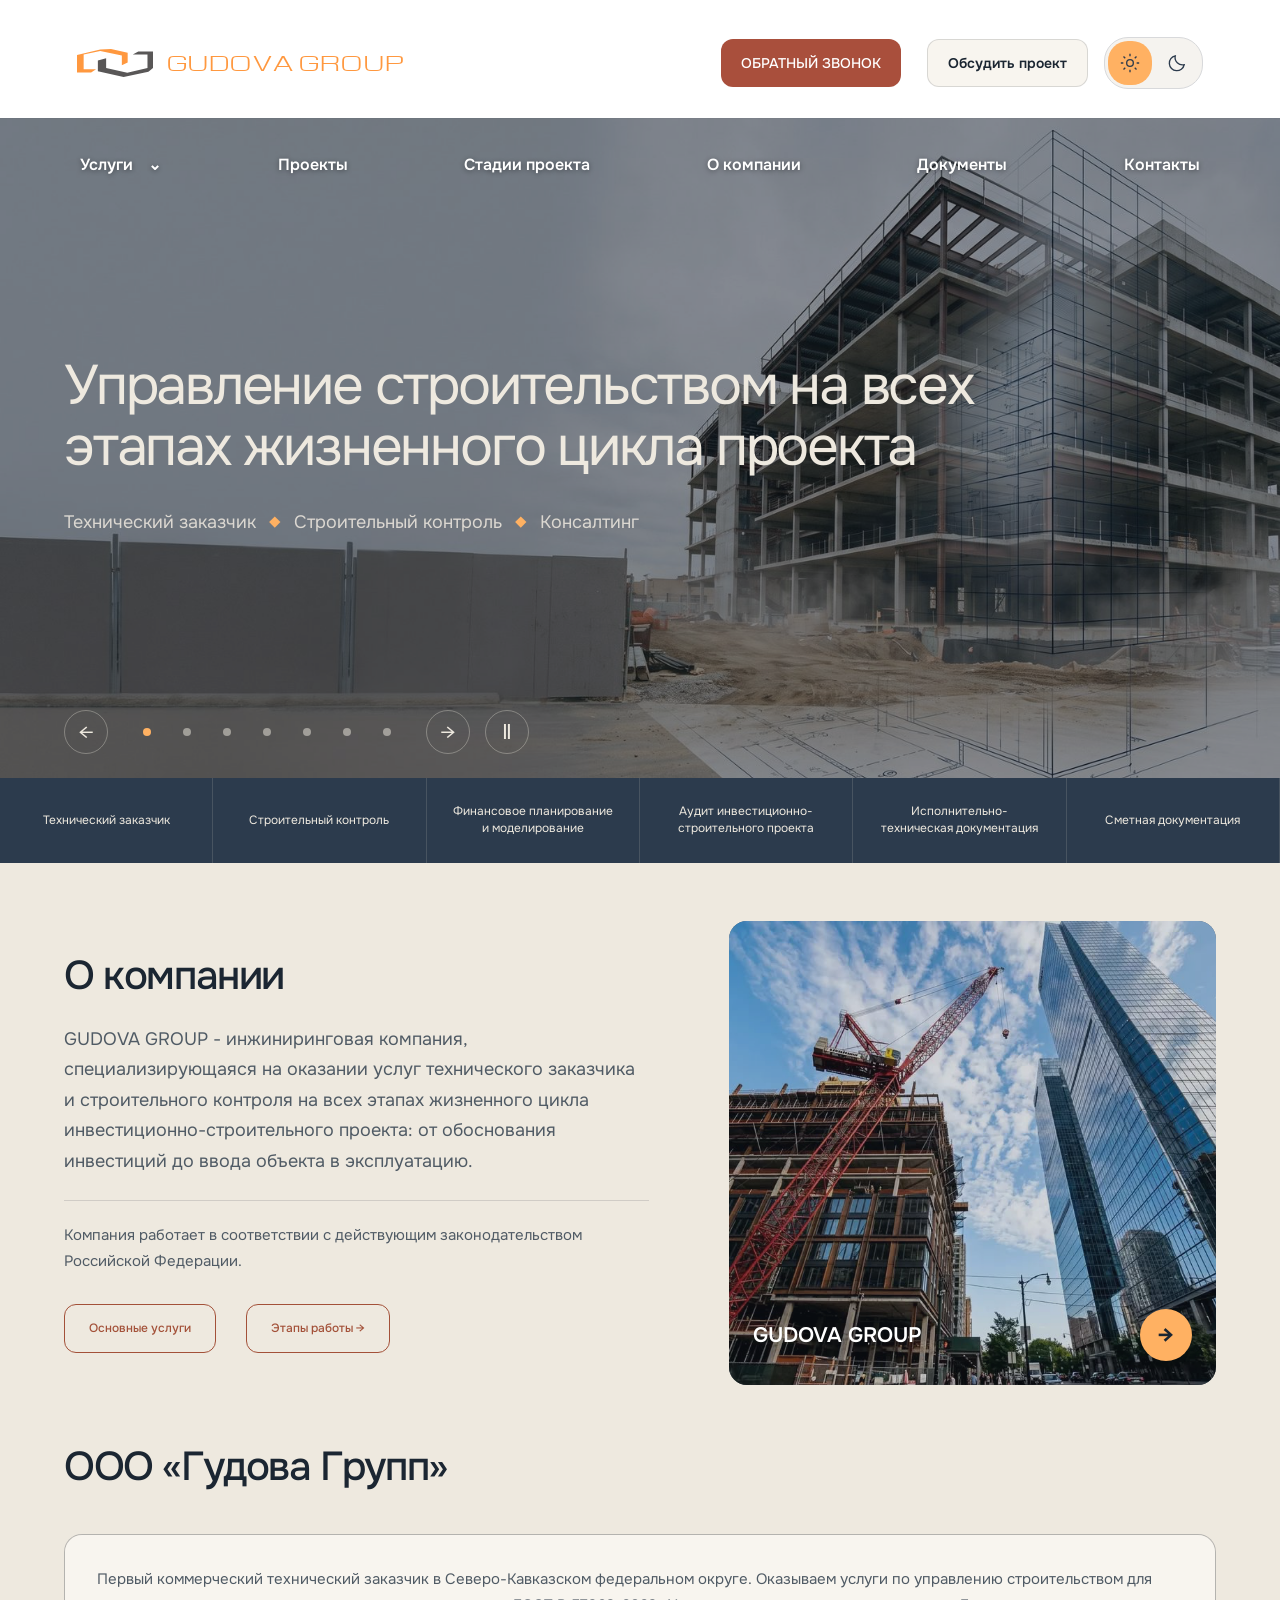
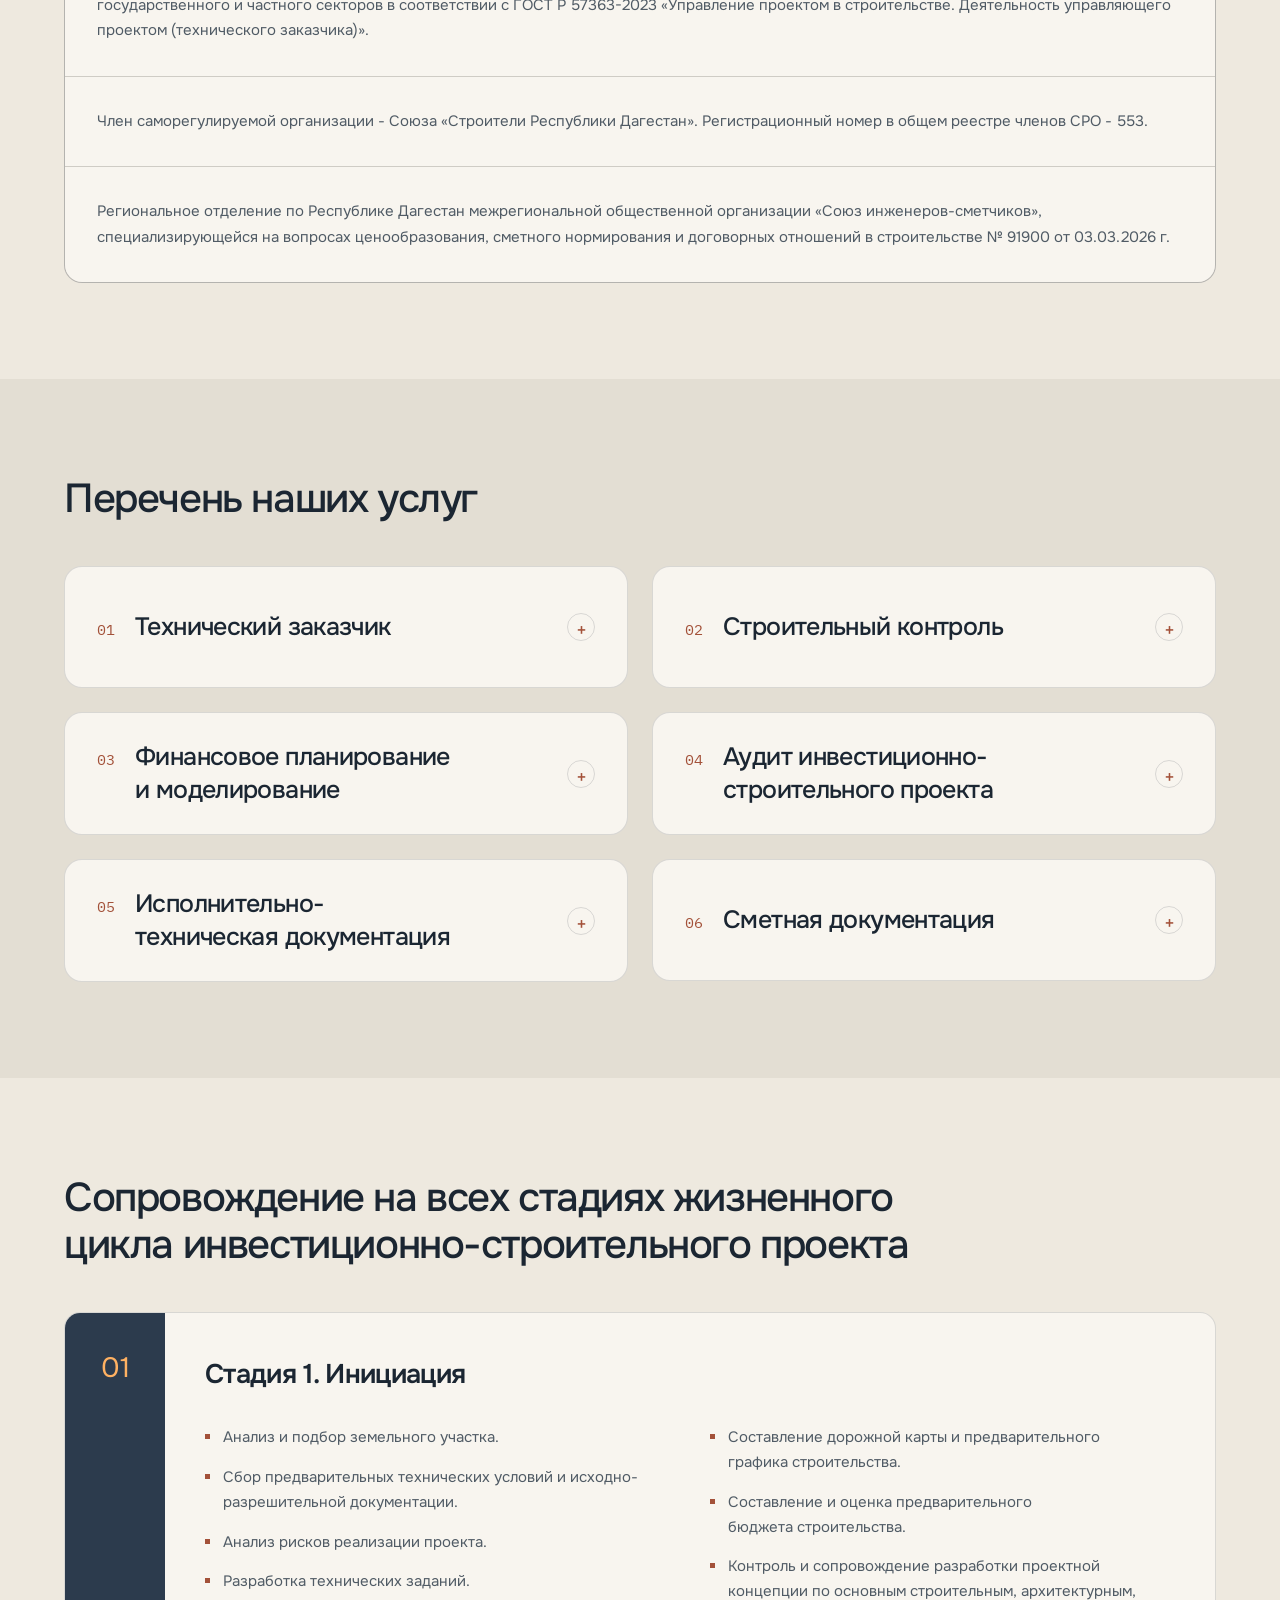
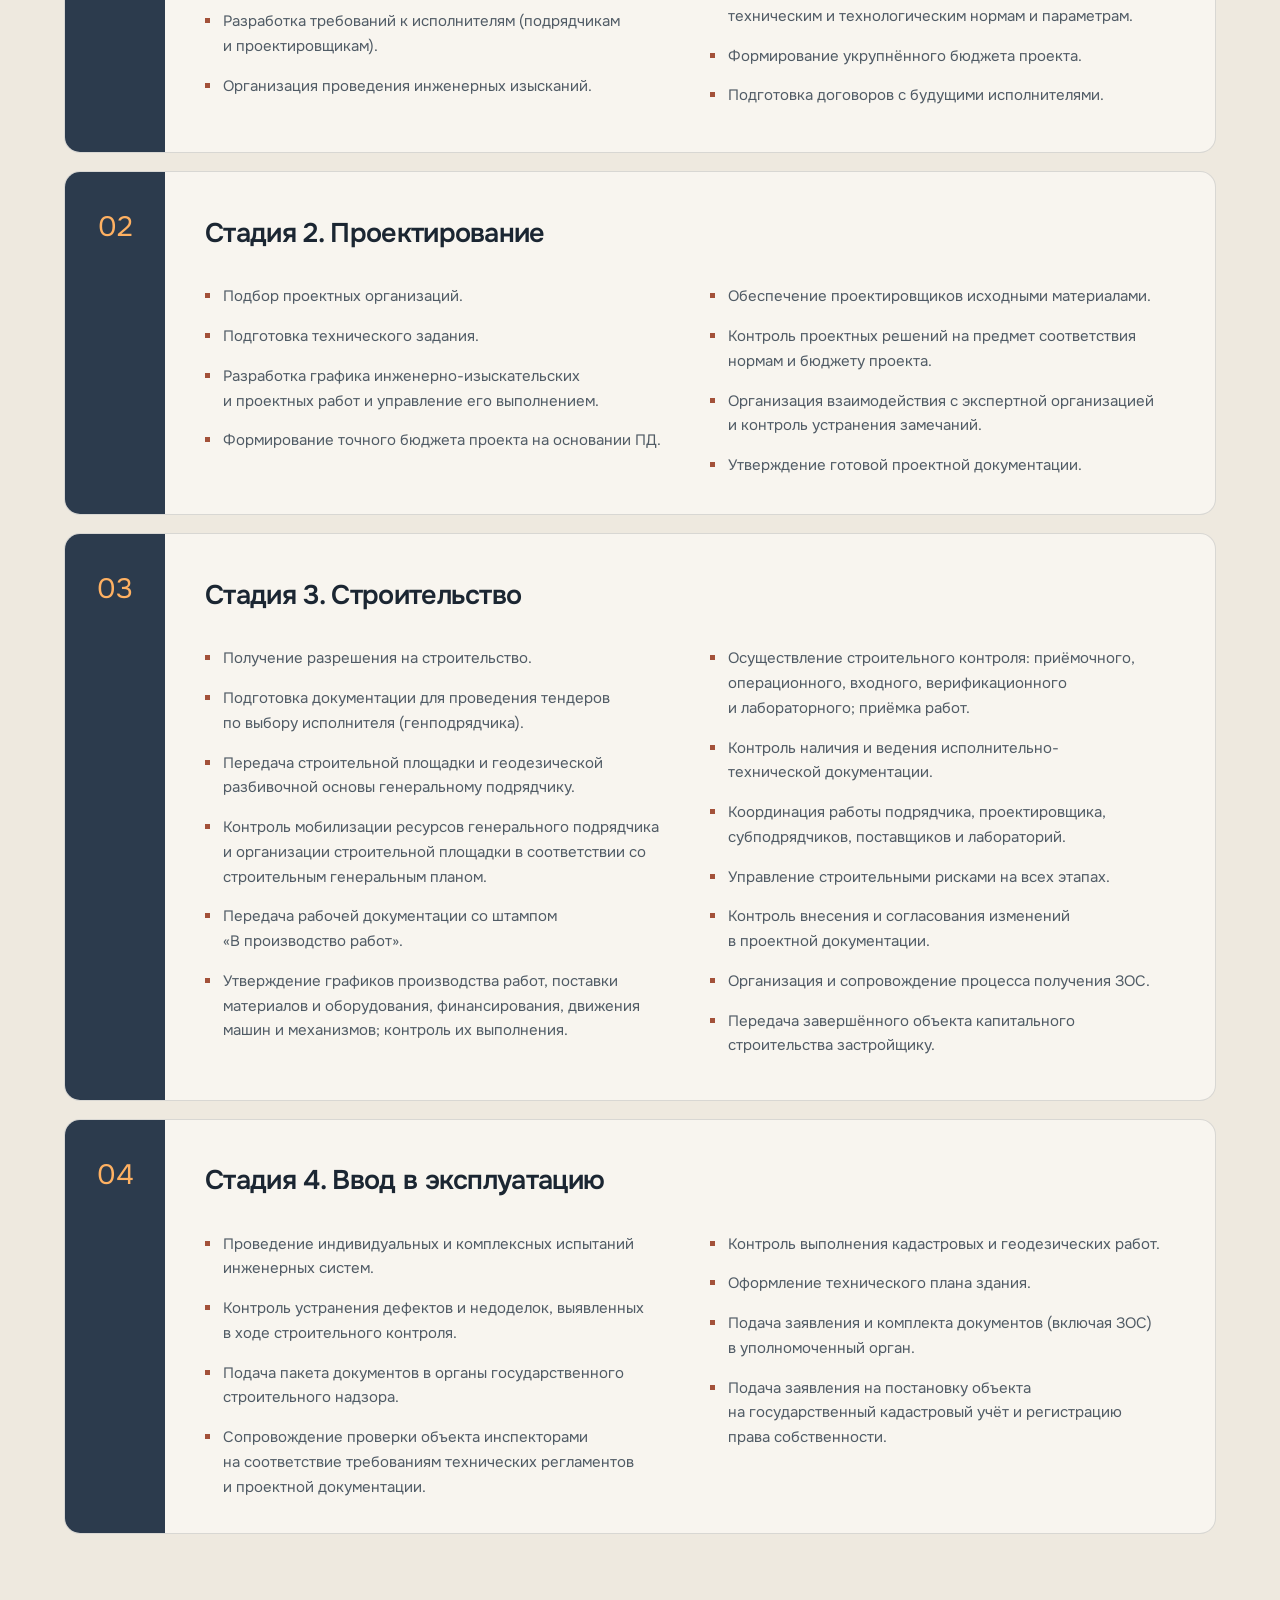
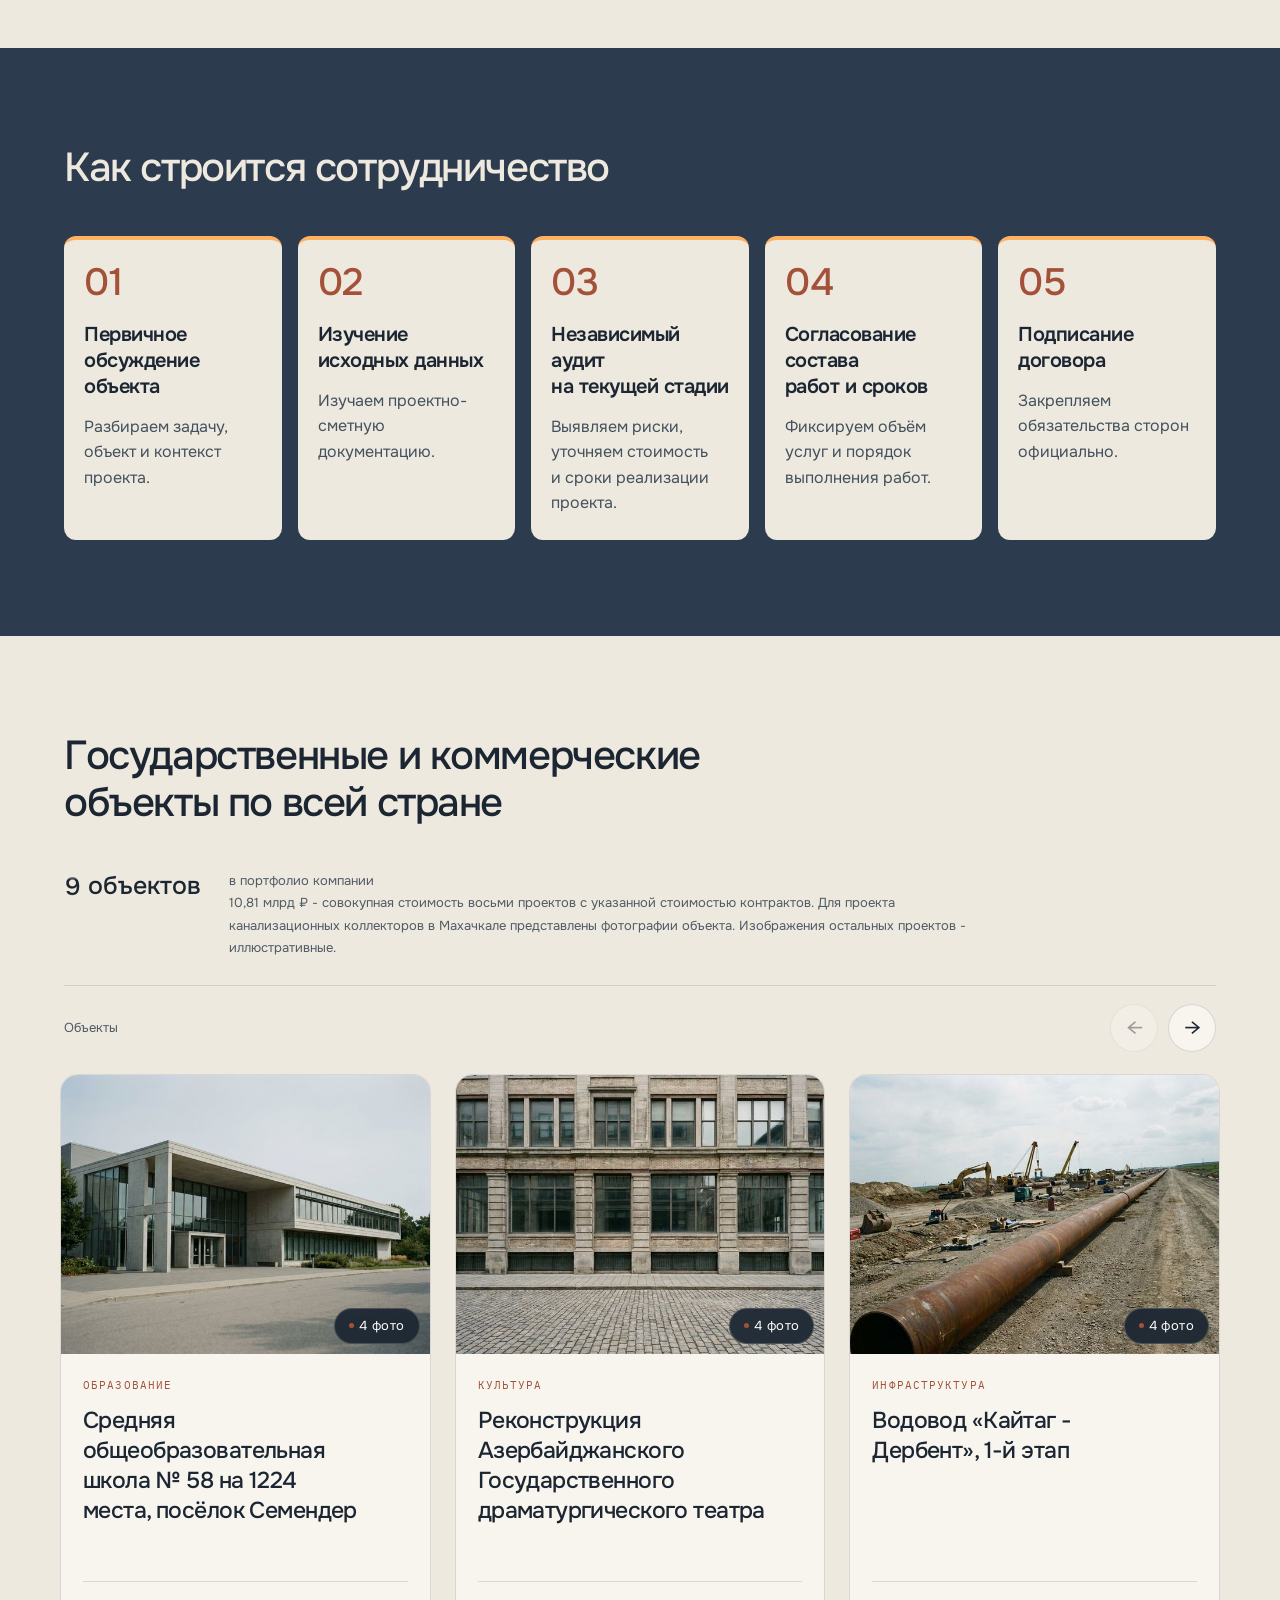
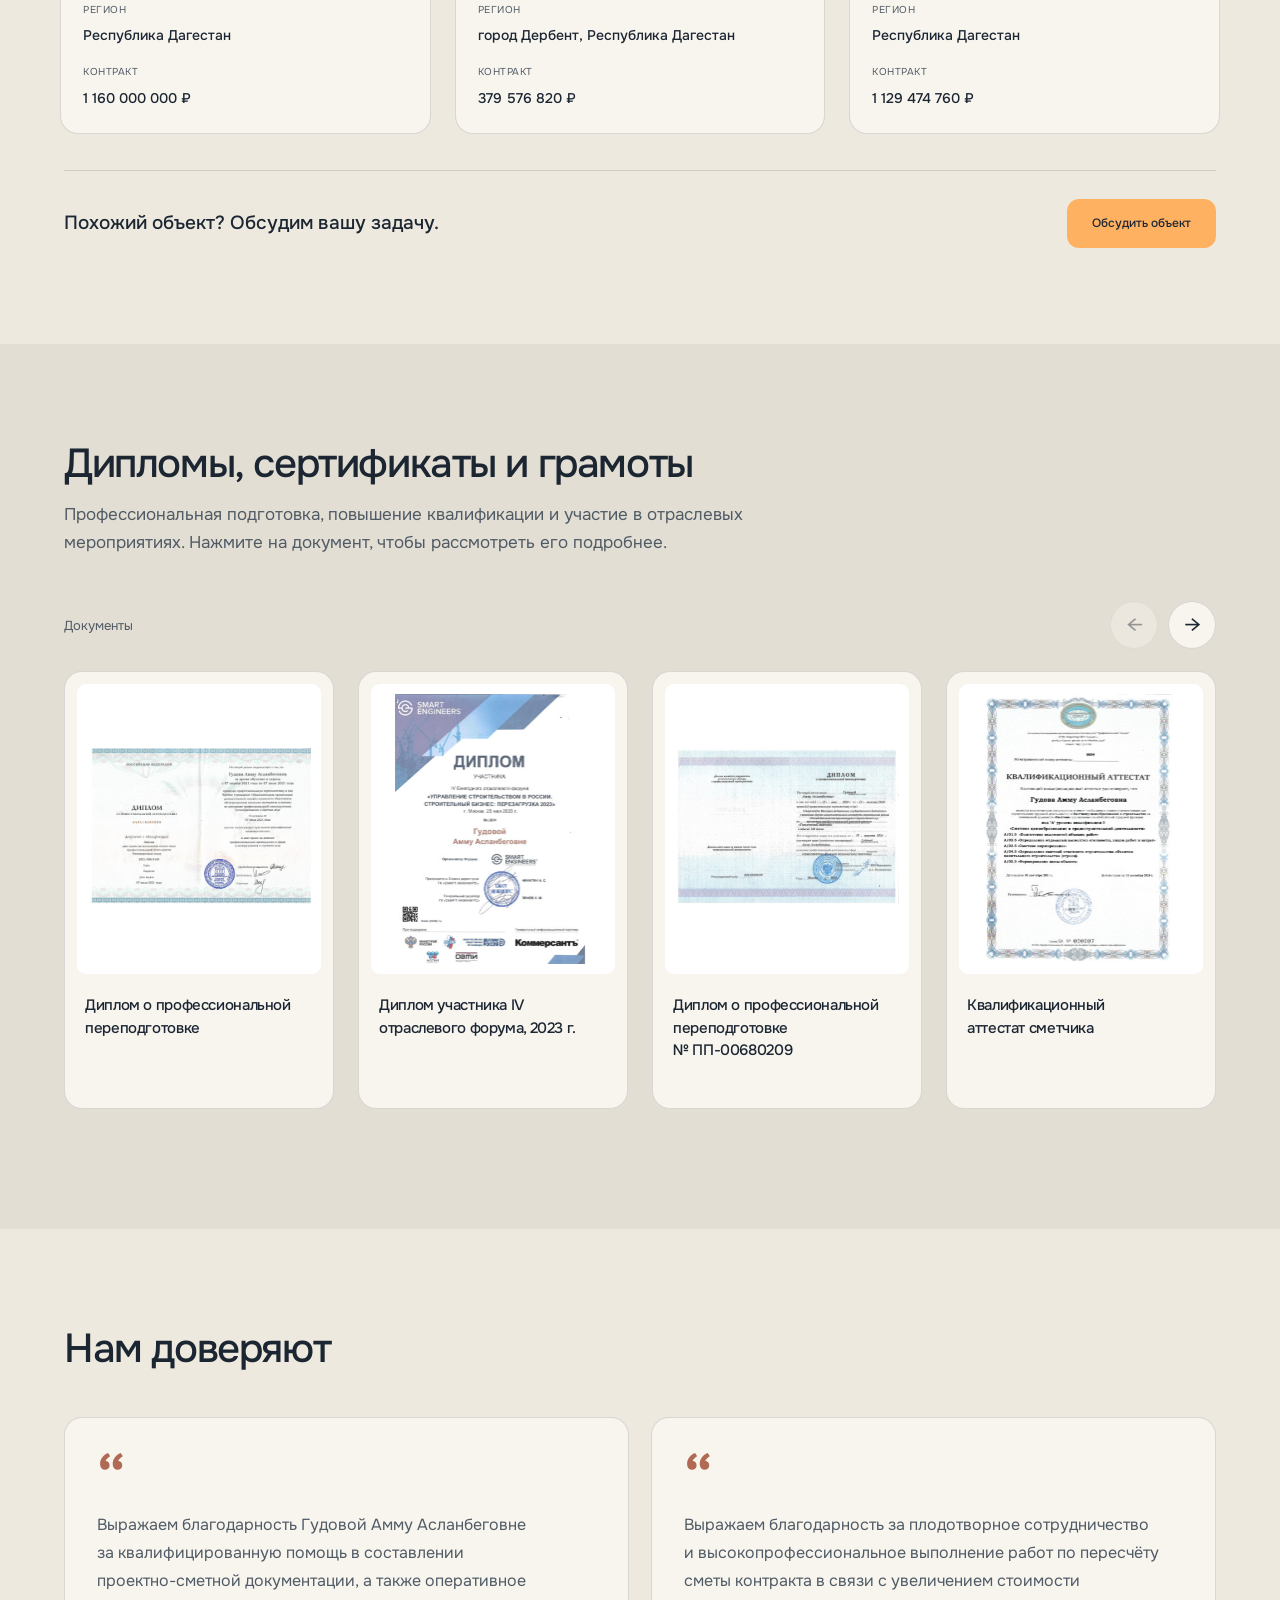
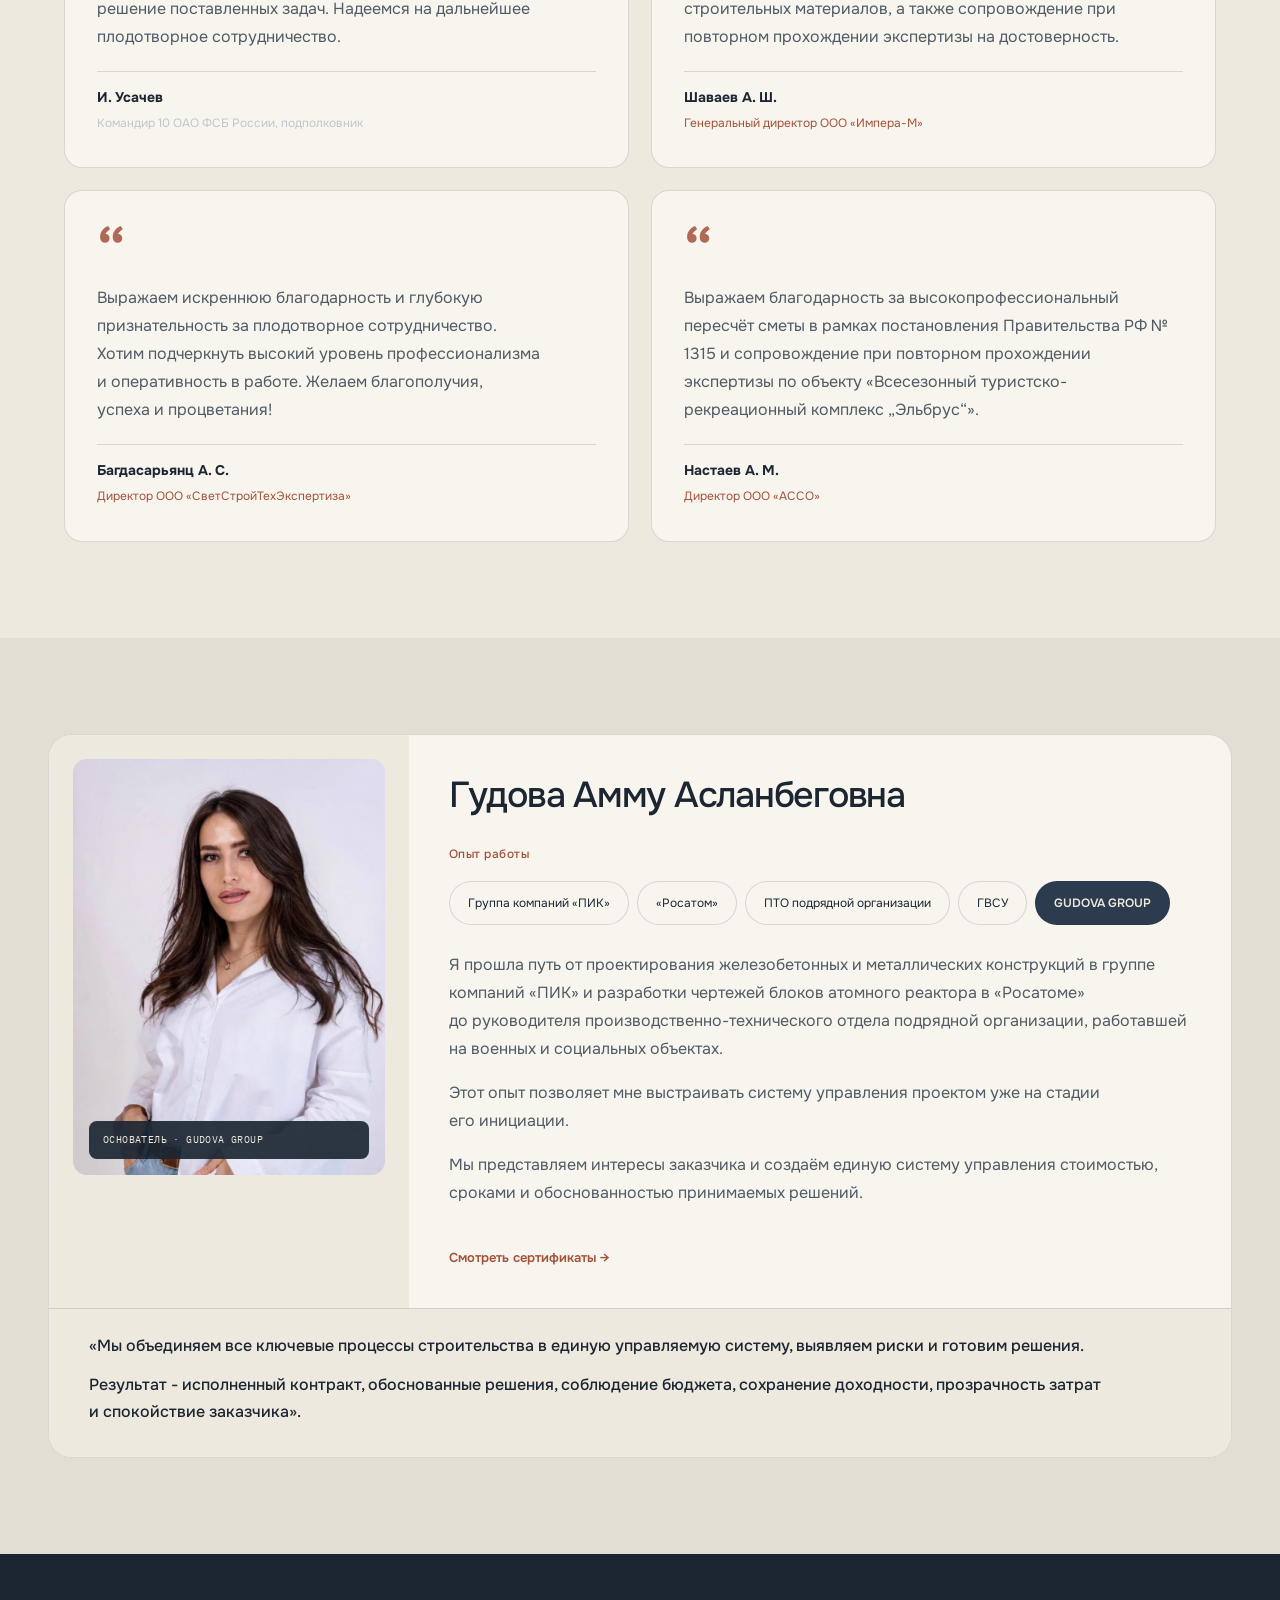
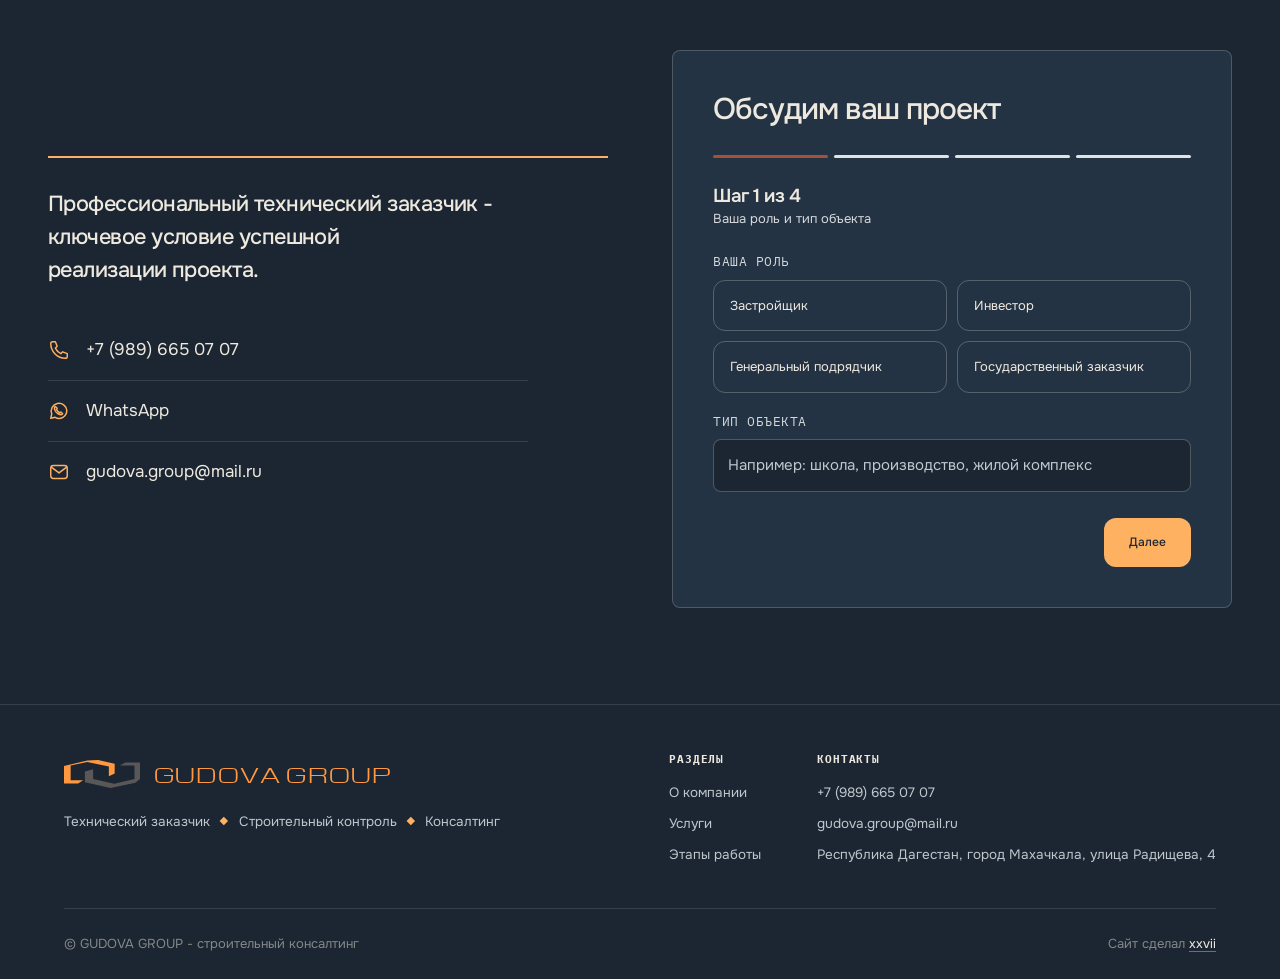
==== commit 5626244c: "Add accessible callback dialog with WhatsApp handoff" ====
--- a/index.html
+++ b/index.html
@@ -48,7 +48,7 @@
 <link rel="stylesheet" href="assets/css/variants.css?v=12">
 <link rel="stylesheet" href="assets/css/header-reference.css?v=17">
 <link rel="stylesheet" href="assets/css/astra-blocks.css?v=1">
-<link rel="stylesheet" href="assets/css/contact-options.css?v=1"><link rel="stylesheet" href="assets/css/founder-options.css?v=2"><link rel="stylesheet" href="assets/css/refinements.css?v=2"><link rel="stylesheet" href="assets/css/motion-refresh.css?v=4">
+<link rel="stylesheet" href="assets/css/contact-options.css?v=1"><link rel="stylesheet" href="assets/css/founder-options.css?v=2"><link rel="stylesheet" href="assets/css/refinements.css?v=2"><link rel="stylesheet" href="assets/css/motion-refresh.css?v=5">
 <link rel="stylesheet" href="assets/css/callback.css?v=1">
 </head>
 <body>
--- a/assets/css/motion-refresh.css
+++ b/assets/css/motion-refresh.css
@@ -42,3 +42,6 @@
 .service-detail li{position:relative;border:0;padding:10px 0 10px 20px}
 .service-detail li::before{display:block;content:'•';position:absolute;left:0;top:10px;color:var(--accent)}
 @media(max-width:760px){.service-details-grid{grid-template-columns:1fr;gap:12px}.service-details-grid .service-detail{padding:0 20px}.service-detail summary{min-height:90px;padding:20px 0}}
+/* Uniform photo shade instead of directional gradients. */
+html .smart-hero .hero-slide::after{background:rgba(16,27,38,.48)}
+html .smart-hero .hero-navigation{background:transparent}
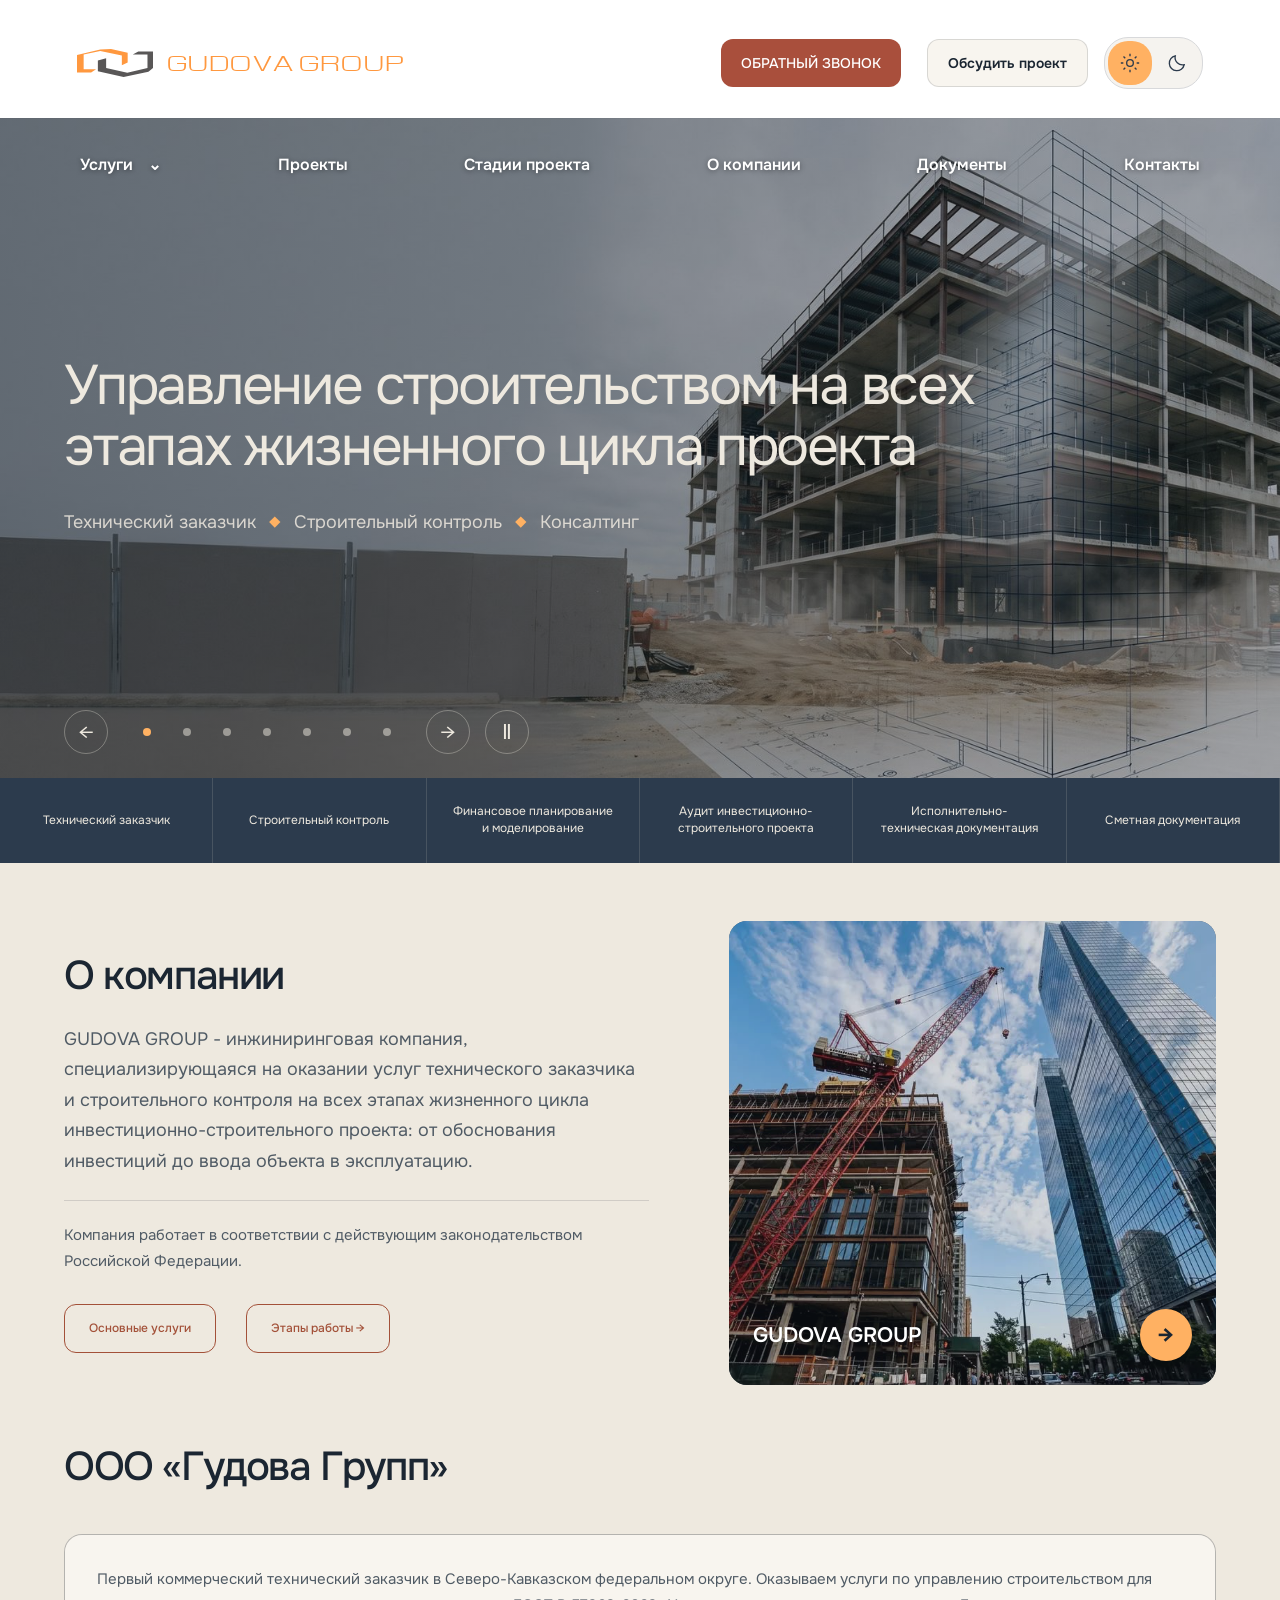
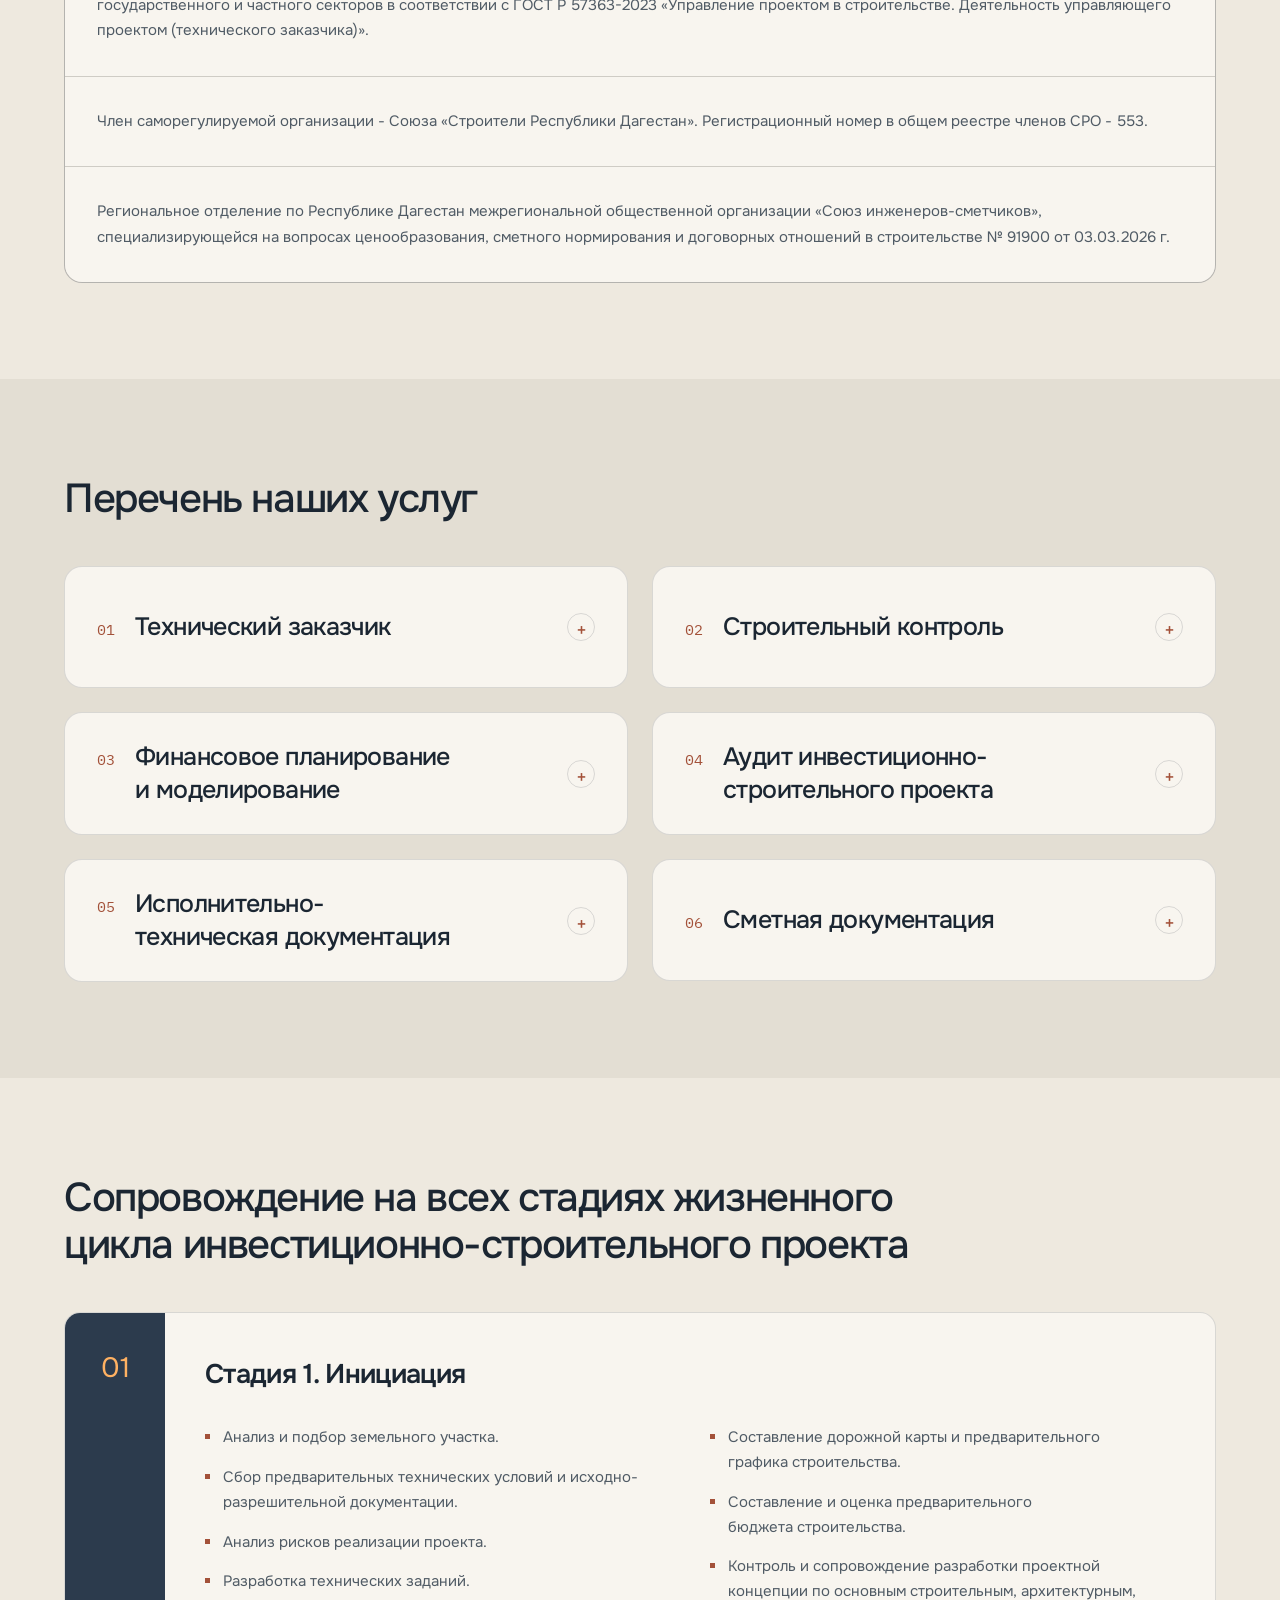
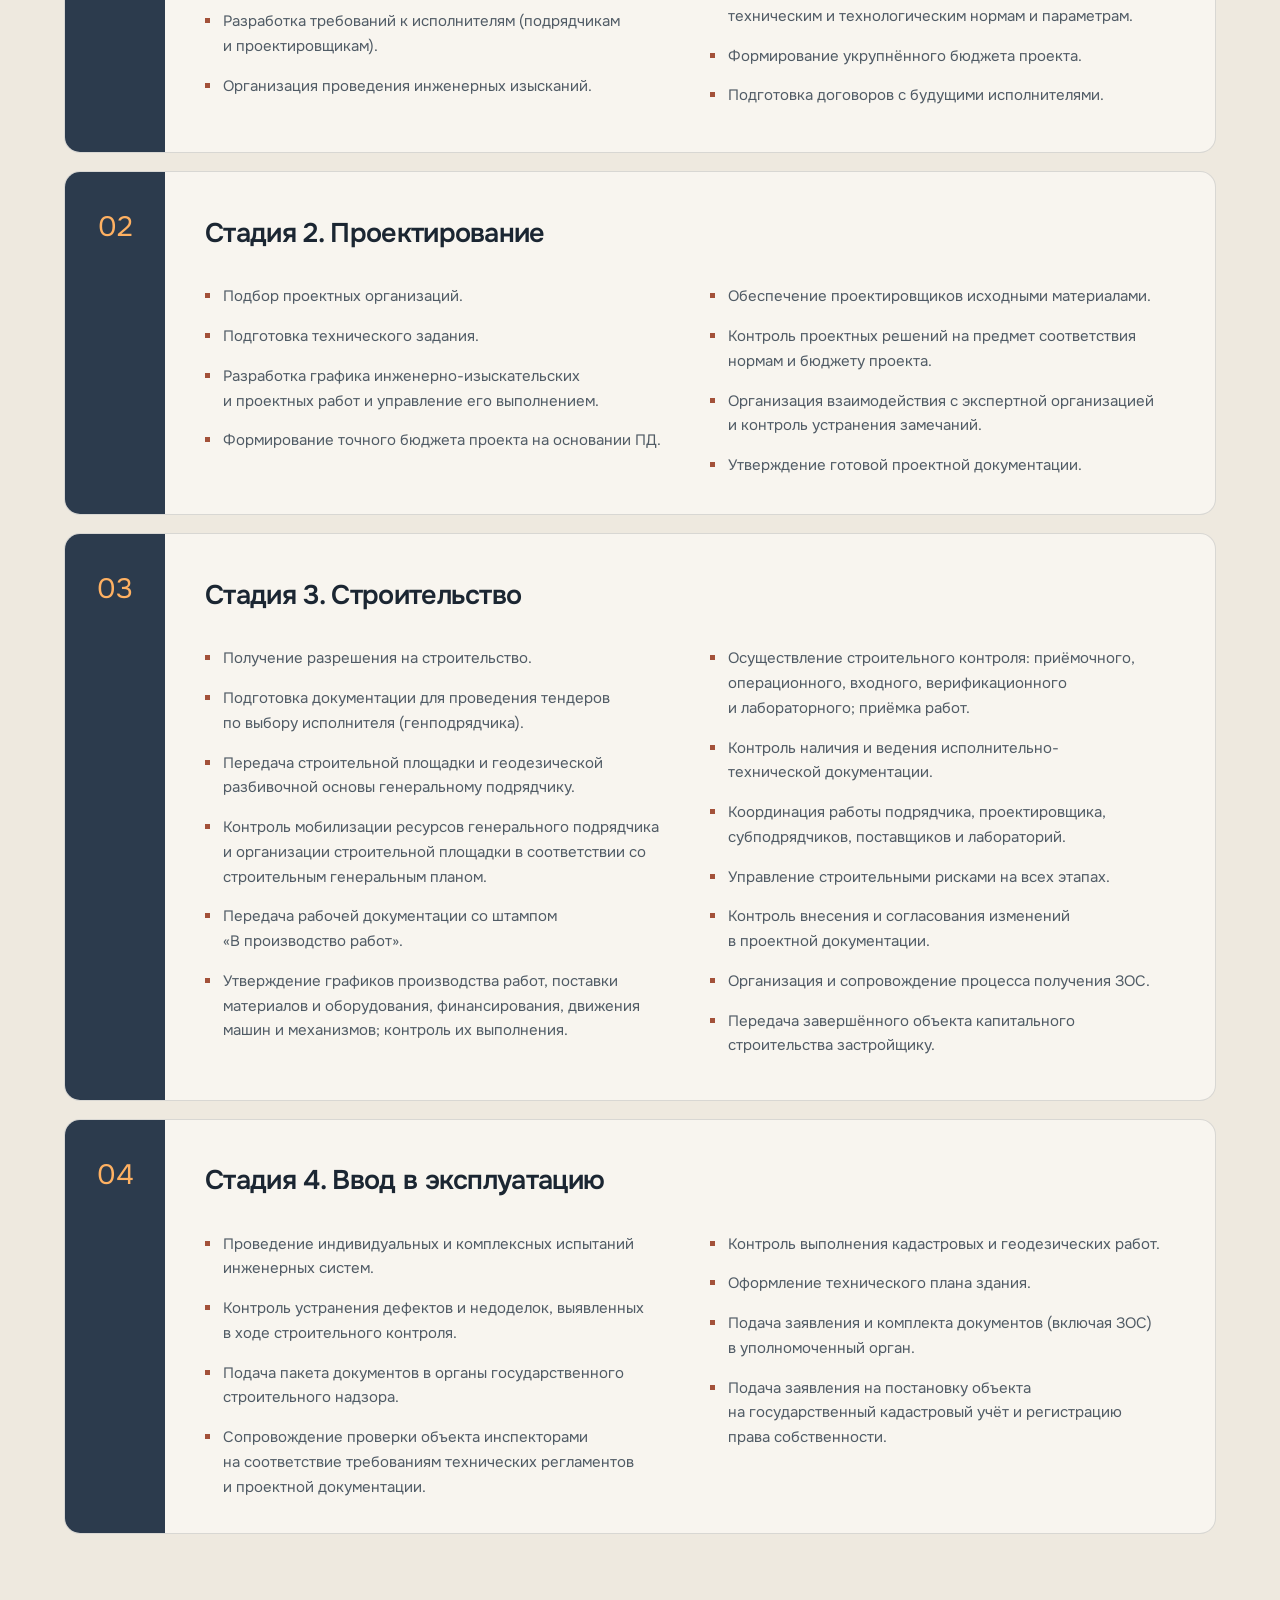
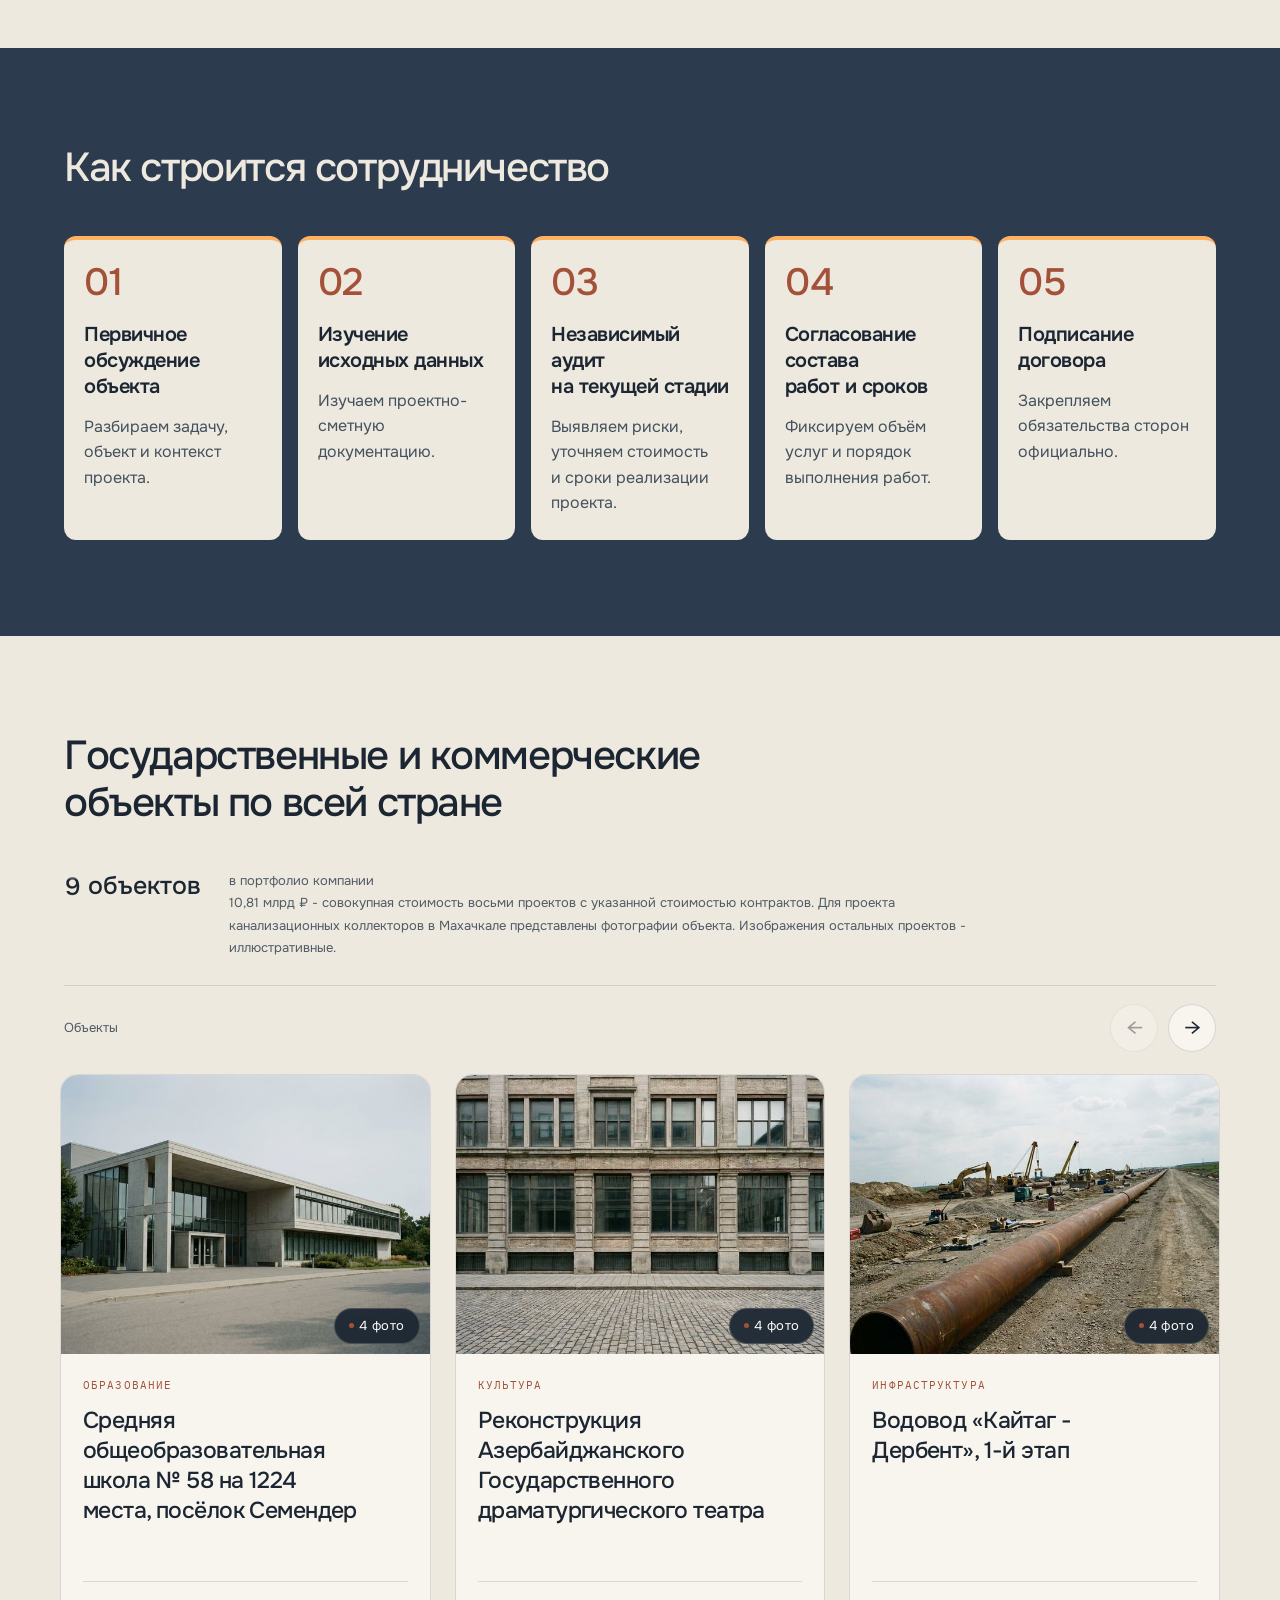
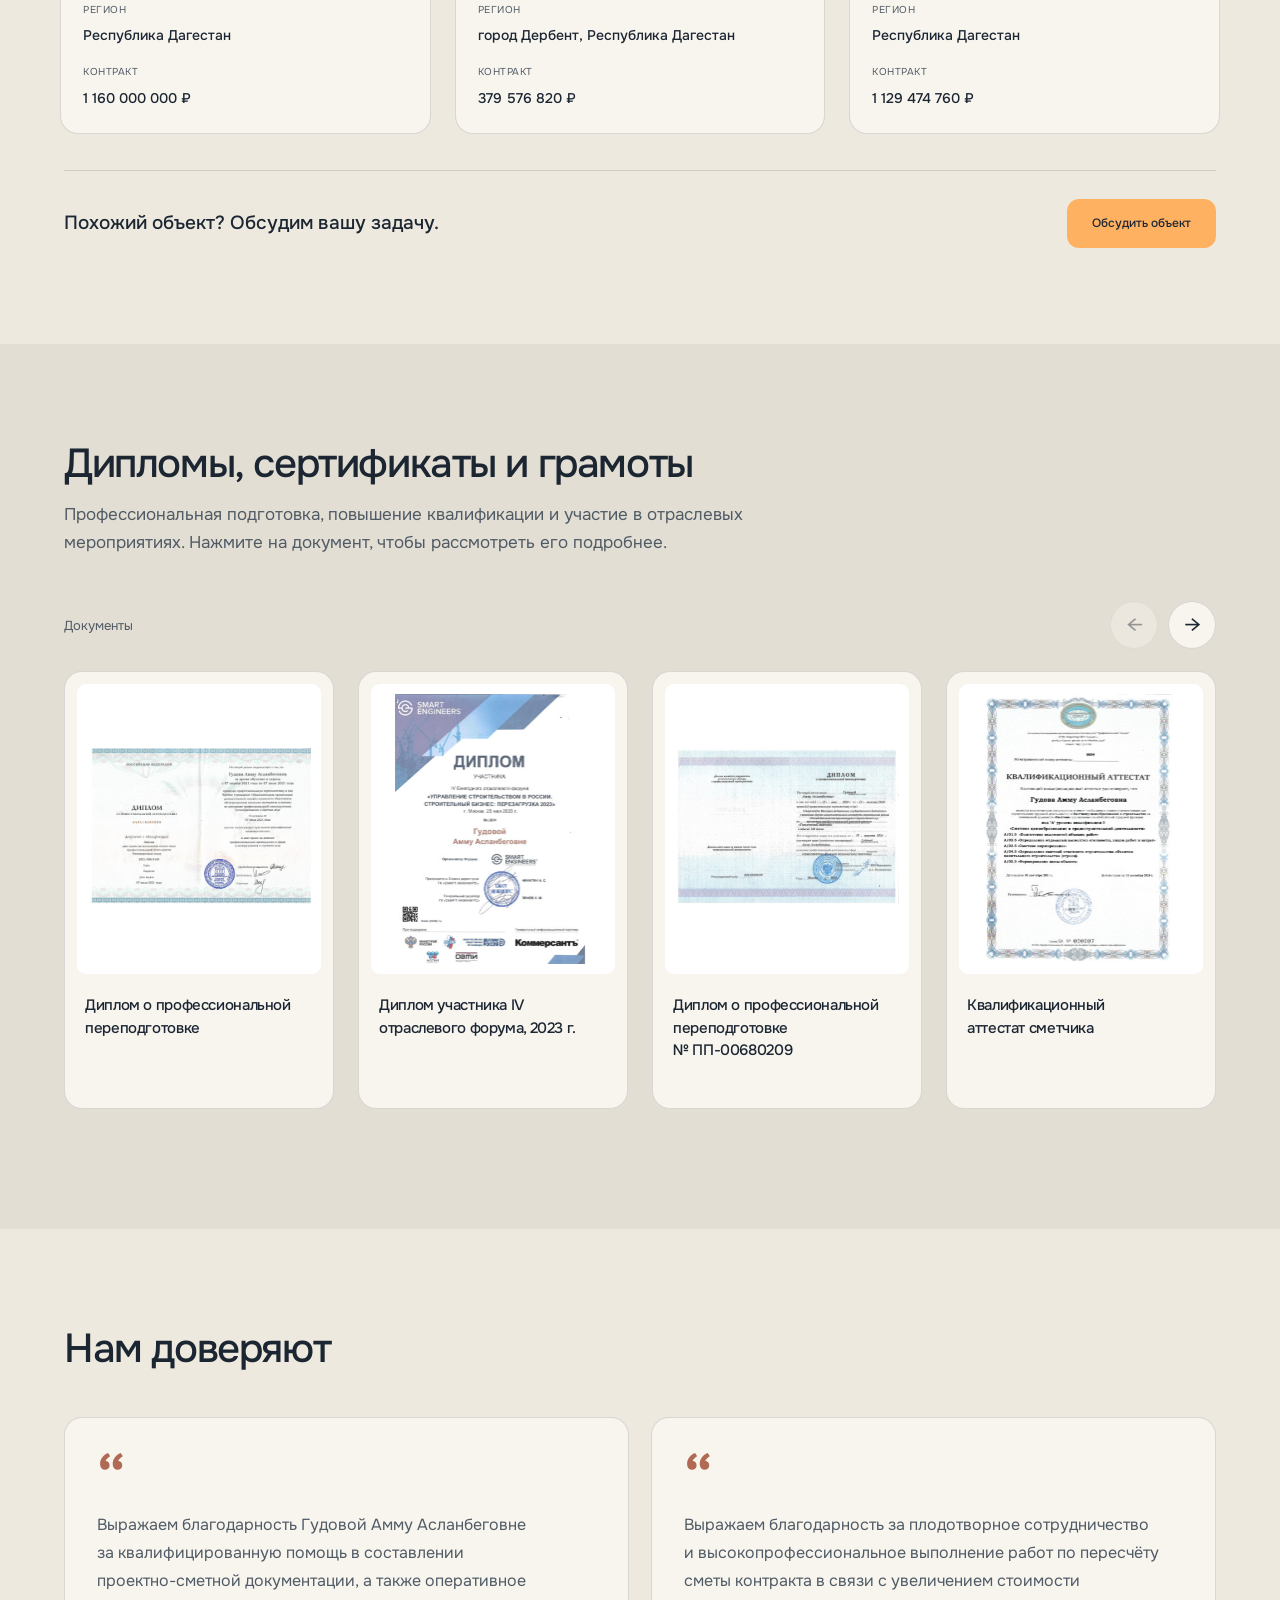
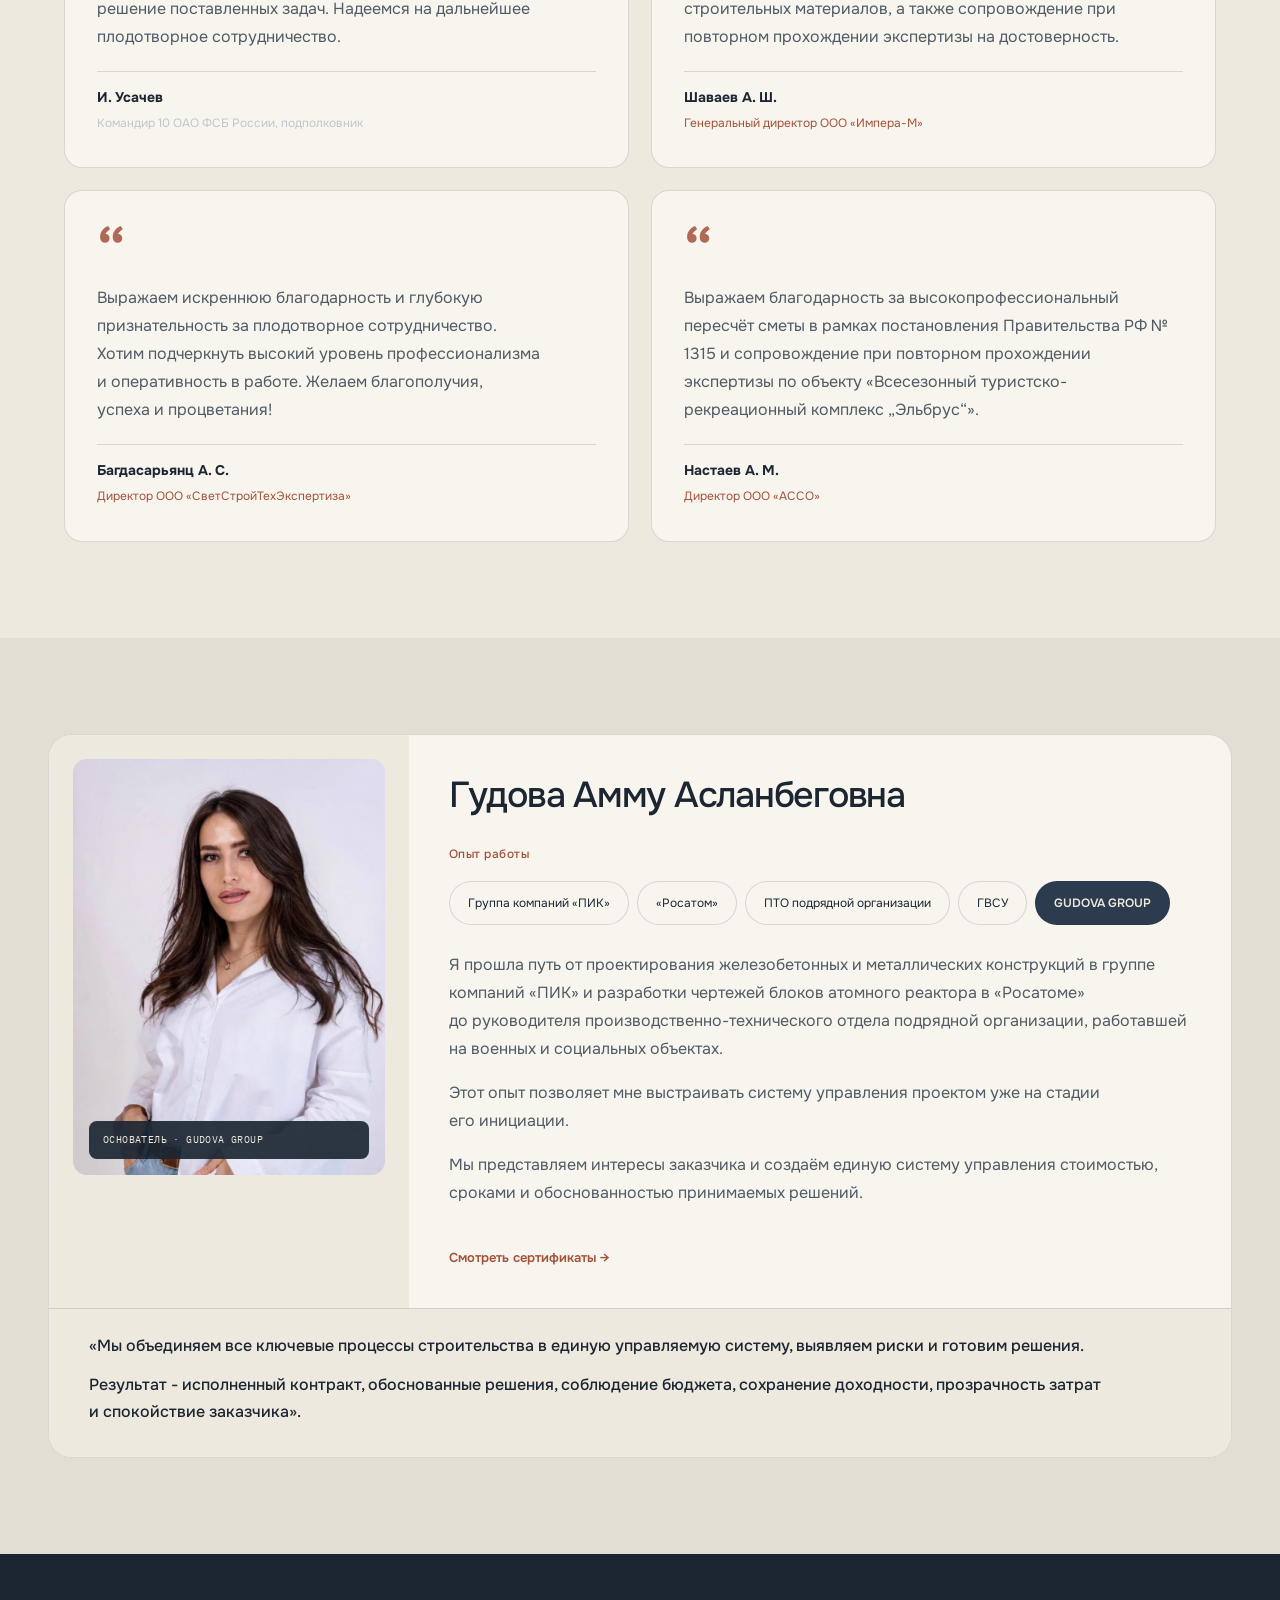
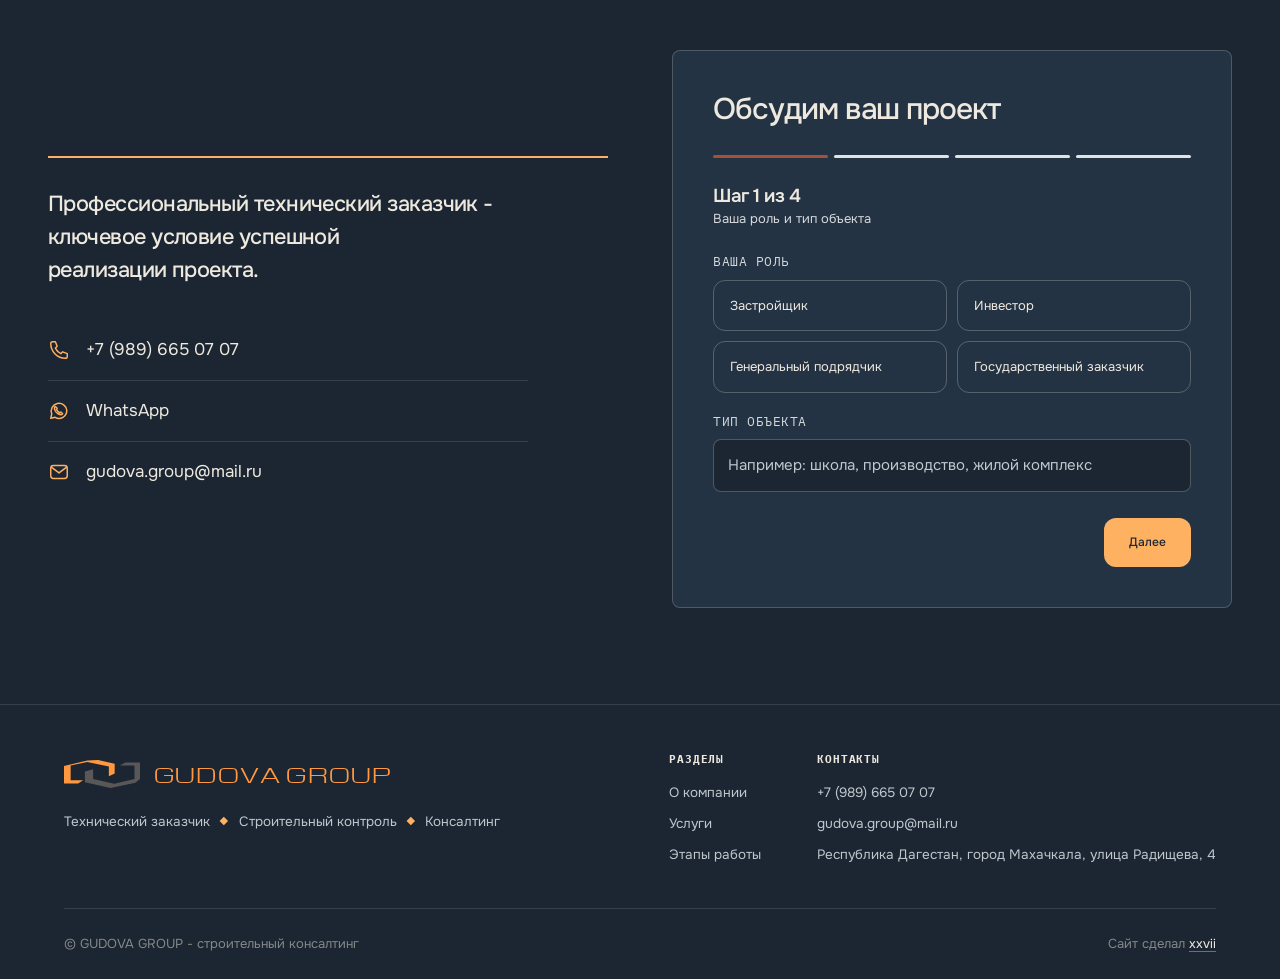
==== commit 3398296b: "Add accessible callback dialog with WhatsApp handoff" ====
--- a/index.html
+++ b/index.html
@@ -48,7 +48,7 @@
 <link rel="stylesheet" href="assets/css/variants.css?v=12">
 <link rel="stylesheet" href="assets/css/header-reference.css?v=17">
 <link rel="stylesheet" href="assets/css/astra-blocks.css?v=1">
-<link rel="stylesheet" href="assets/css/contact-options.css?v=1"><link rel="stylesheet" href="assets/css/founder-options.css?v=2"><link rel="stylesheet" href="assets/css/refinements.css?v=2"><link rel="stylesheet" href="assets/css/motion-refresh.css?v=5">
+<link rel="stylesheet" href="assets/css/contact-options.css?v=1"><link rel="stylesheet" href="assets/css/founder-options.css?v=2"><link rel="stylesheet" href="assets/css/refinements.css?v=2"><link rel="stylesheet" href="assets/css/motion-refresh.css?v=6">
 <link rel="stylesheet" href="assets/css/callback.css?v=1">
 </head>
 <body>
--- a/assets/css/motion-refresh.css
+++ b/assets/css/motion-refresh.css
@@ -42,6 +42,6 @@
 .service-detail li{position:relative;border:0;padding:10px 0 10px 20px}
 .service-detail li::before{display:block;content:'•';position:absolute;left:0;top:10px;color:var(--accent)}
 @media(max-width:760px){.service-details-grid{grid-template-columns:1fr;gap:12px}.service-details-grid .service-detail{padding:0 20px}.service-detail summary{min-height:90px;padding:20px 0}}
-/* Uniform photo shade instead of directional gradients. */
-html .smart-hero .hero-slide::after{background:rgba(16,27,38,.48)}
+/* Subtle directional shading for the hero text. */
+html .smart-hero .hero-slide::after{background:linear-gradient(90deg,rgba(16,27,38,.56) 0%,rgba(16,27,38,.46) 55%,rgba(16,27,38,.36) 100%)}
 html .smart-hero .hero-navigation{background:transparent}
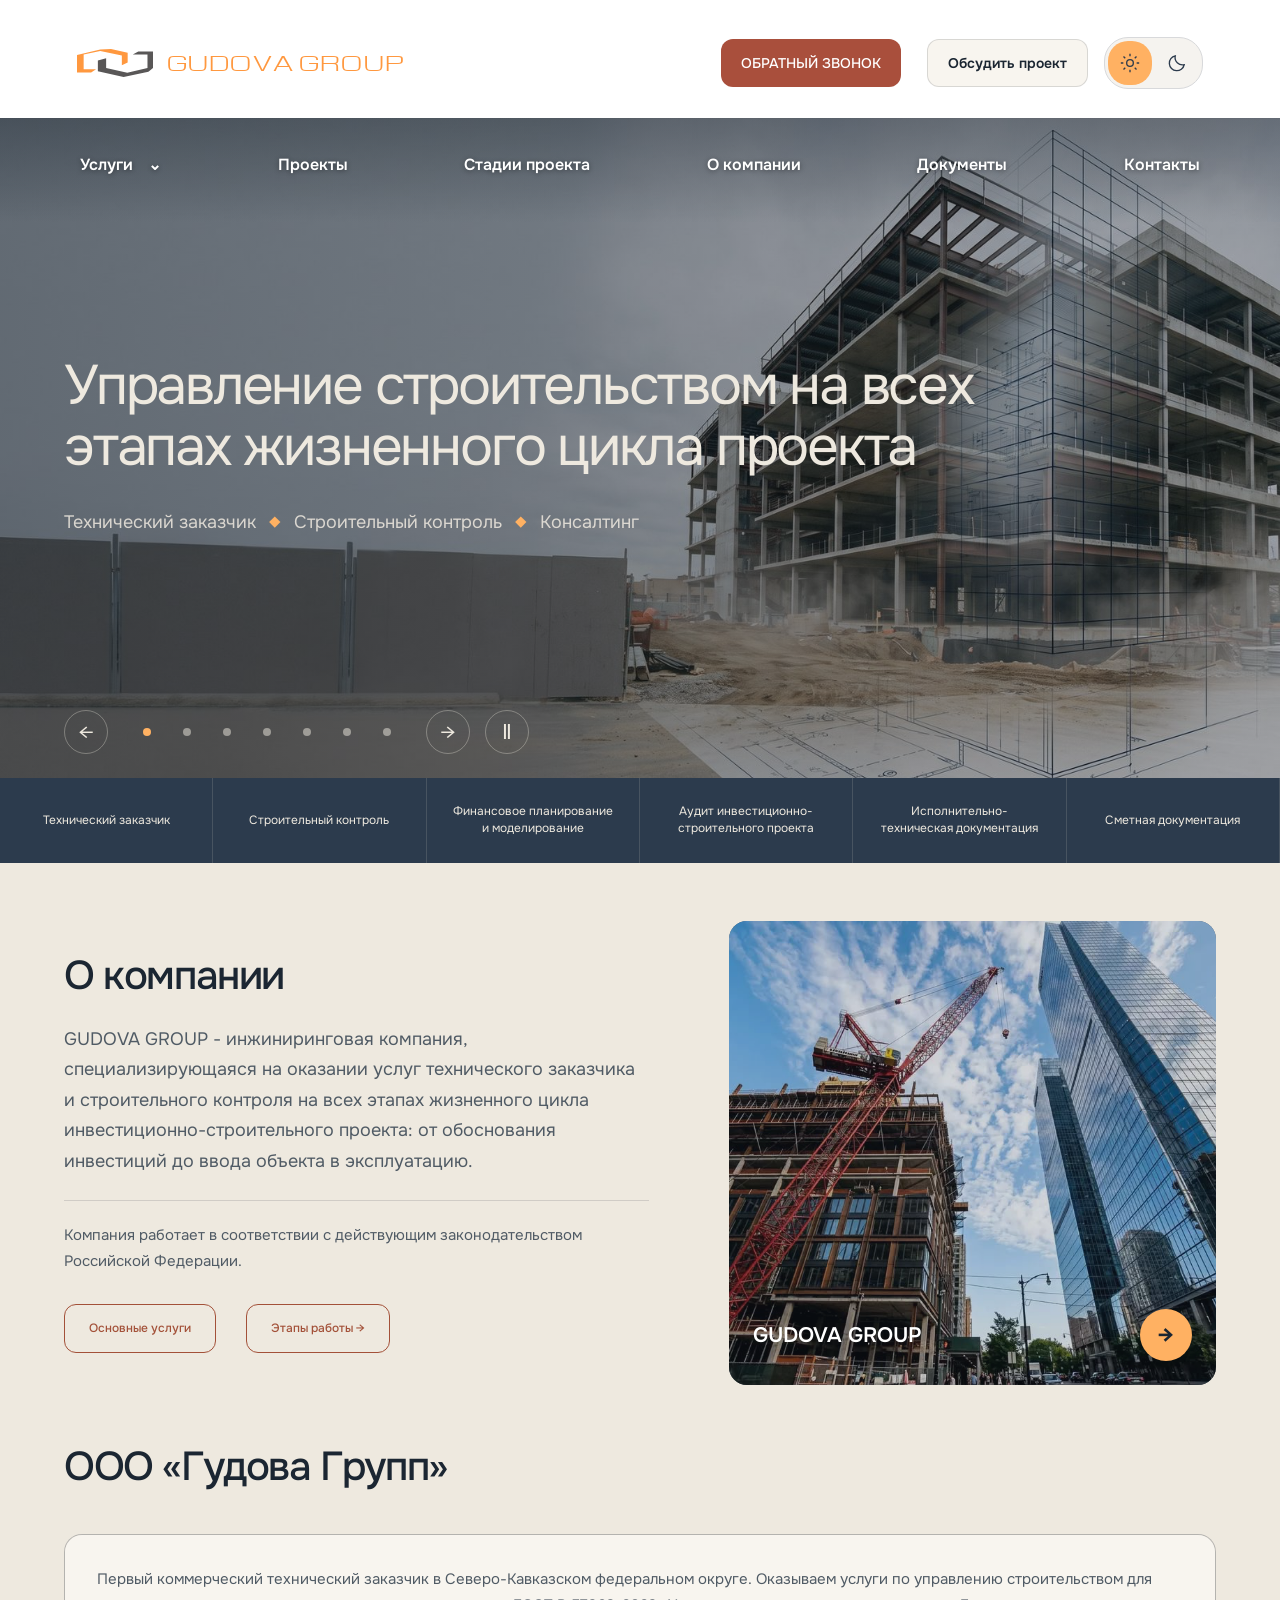
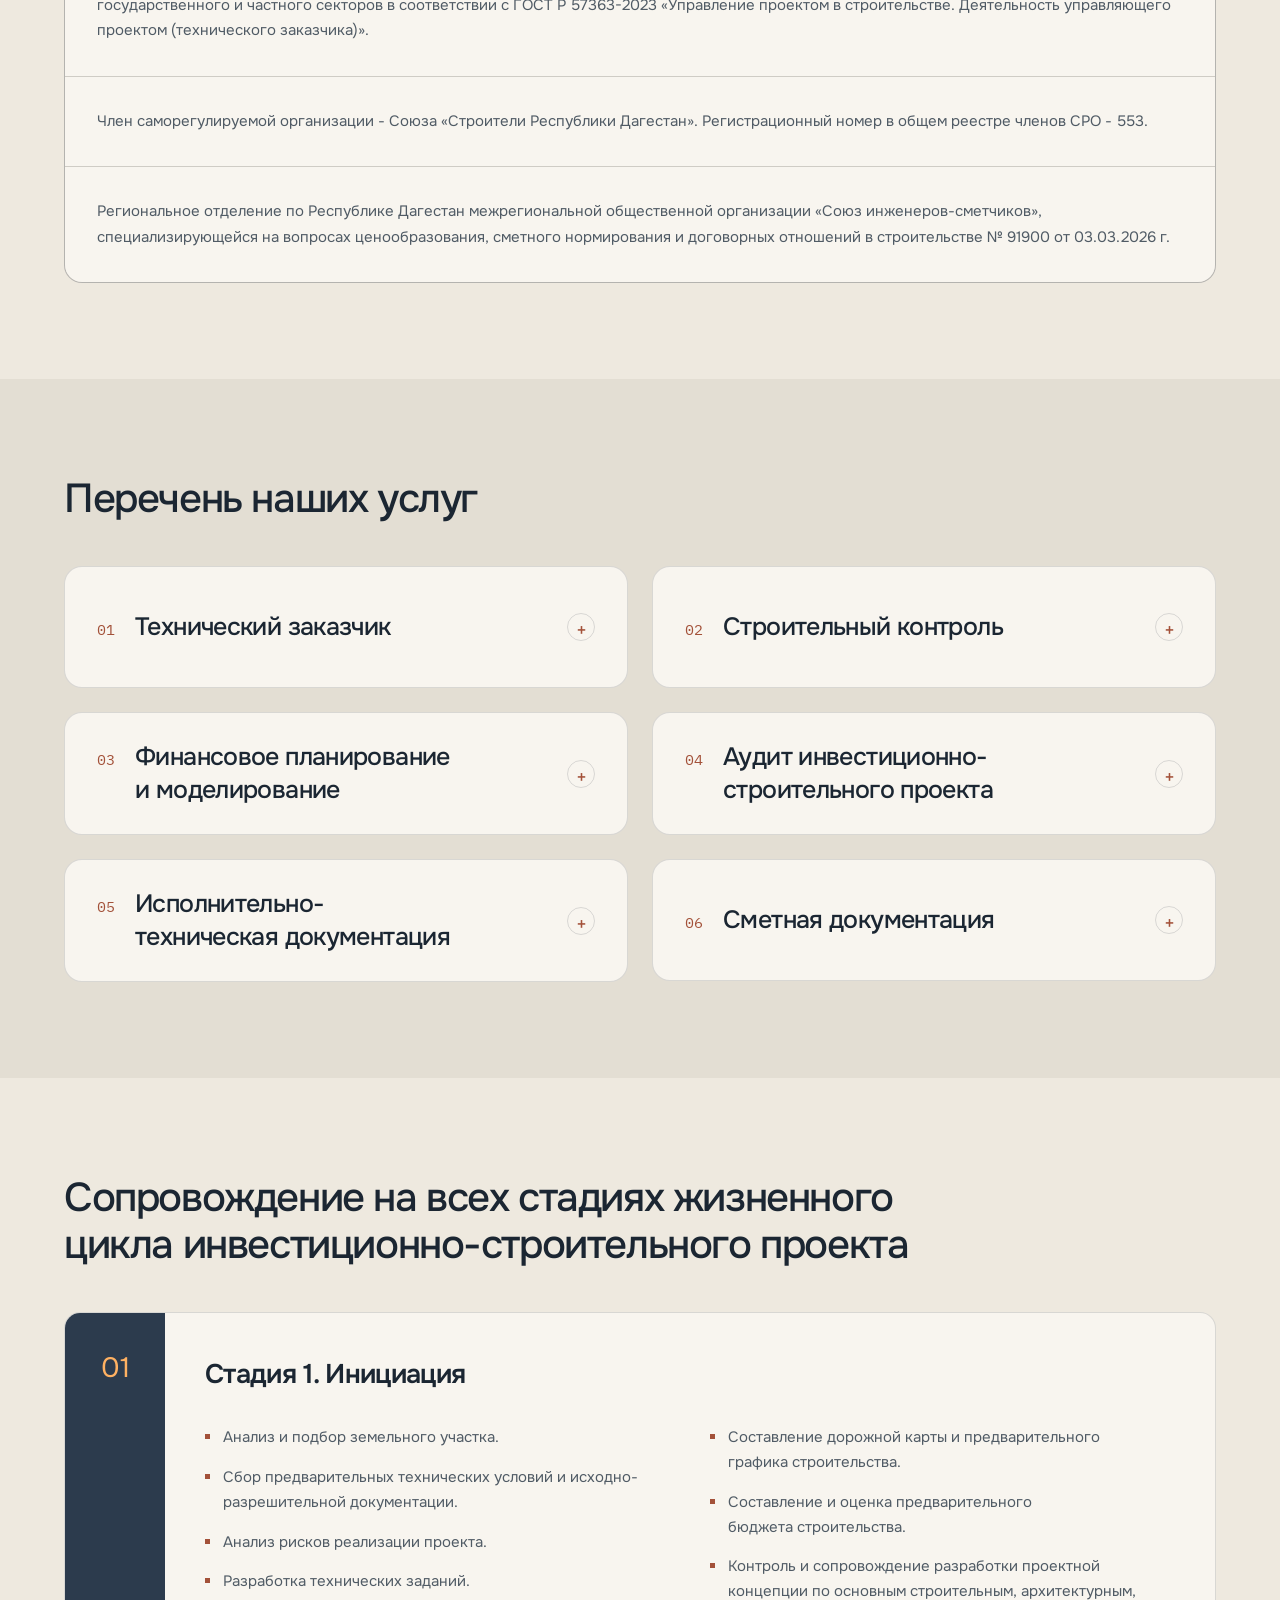
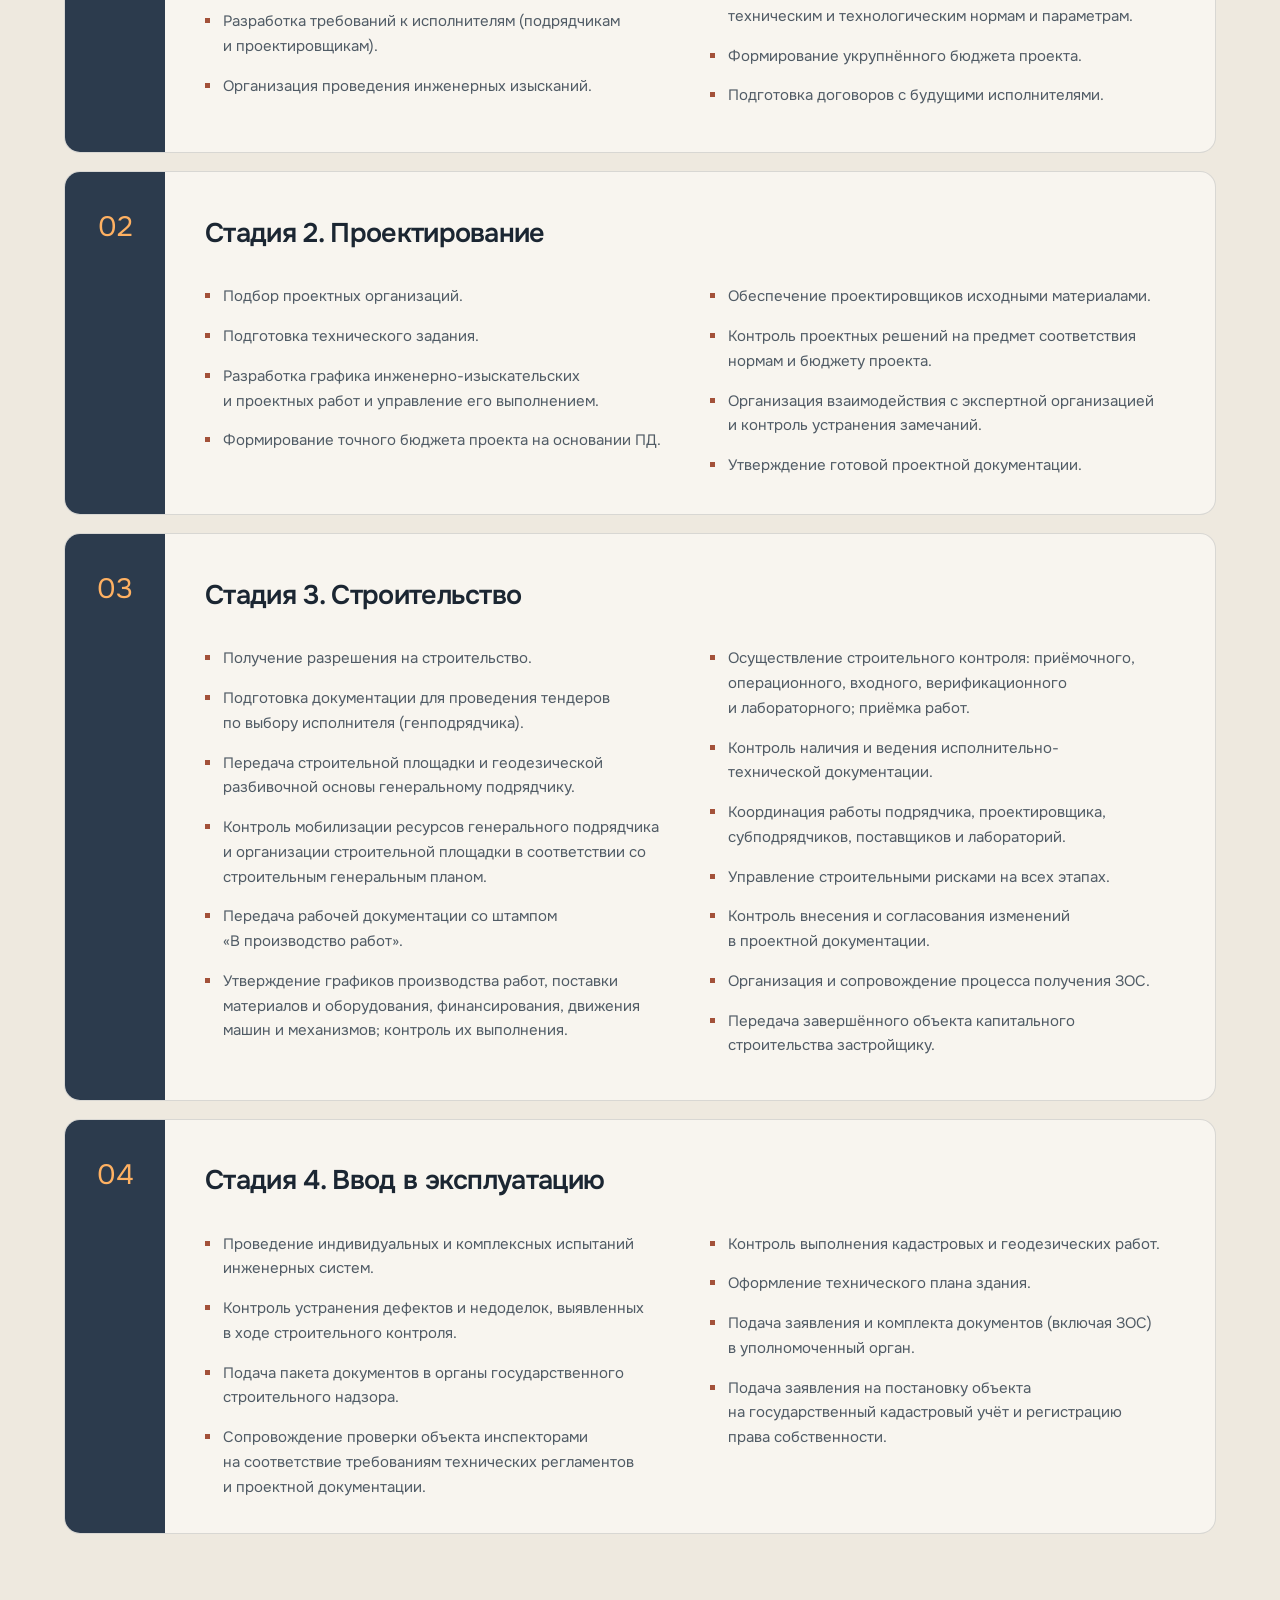
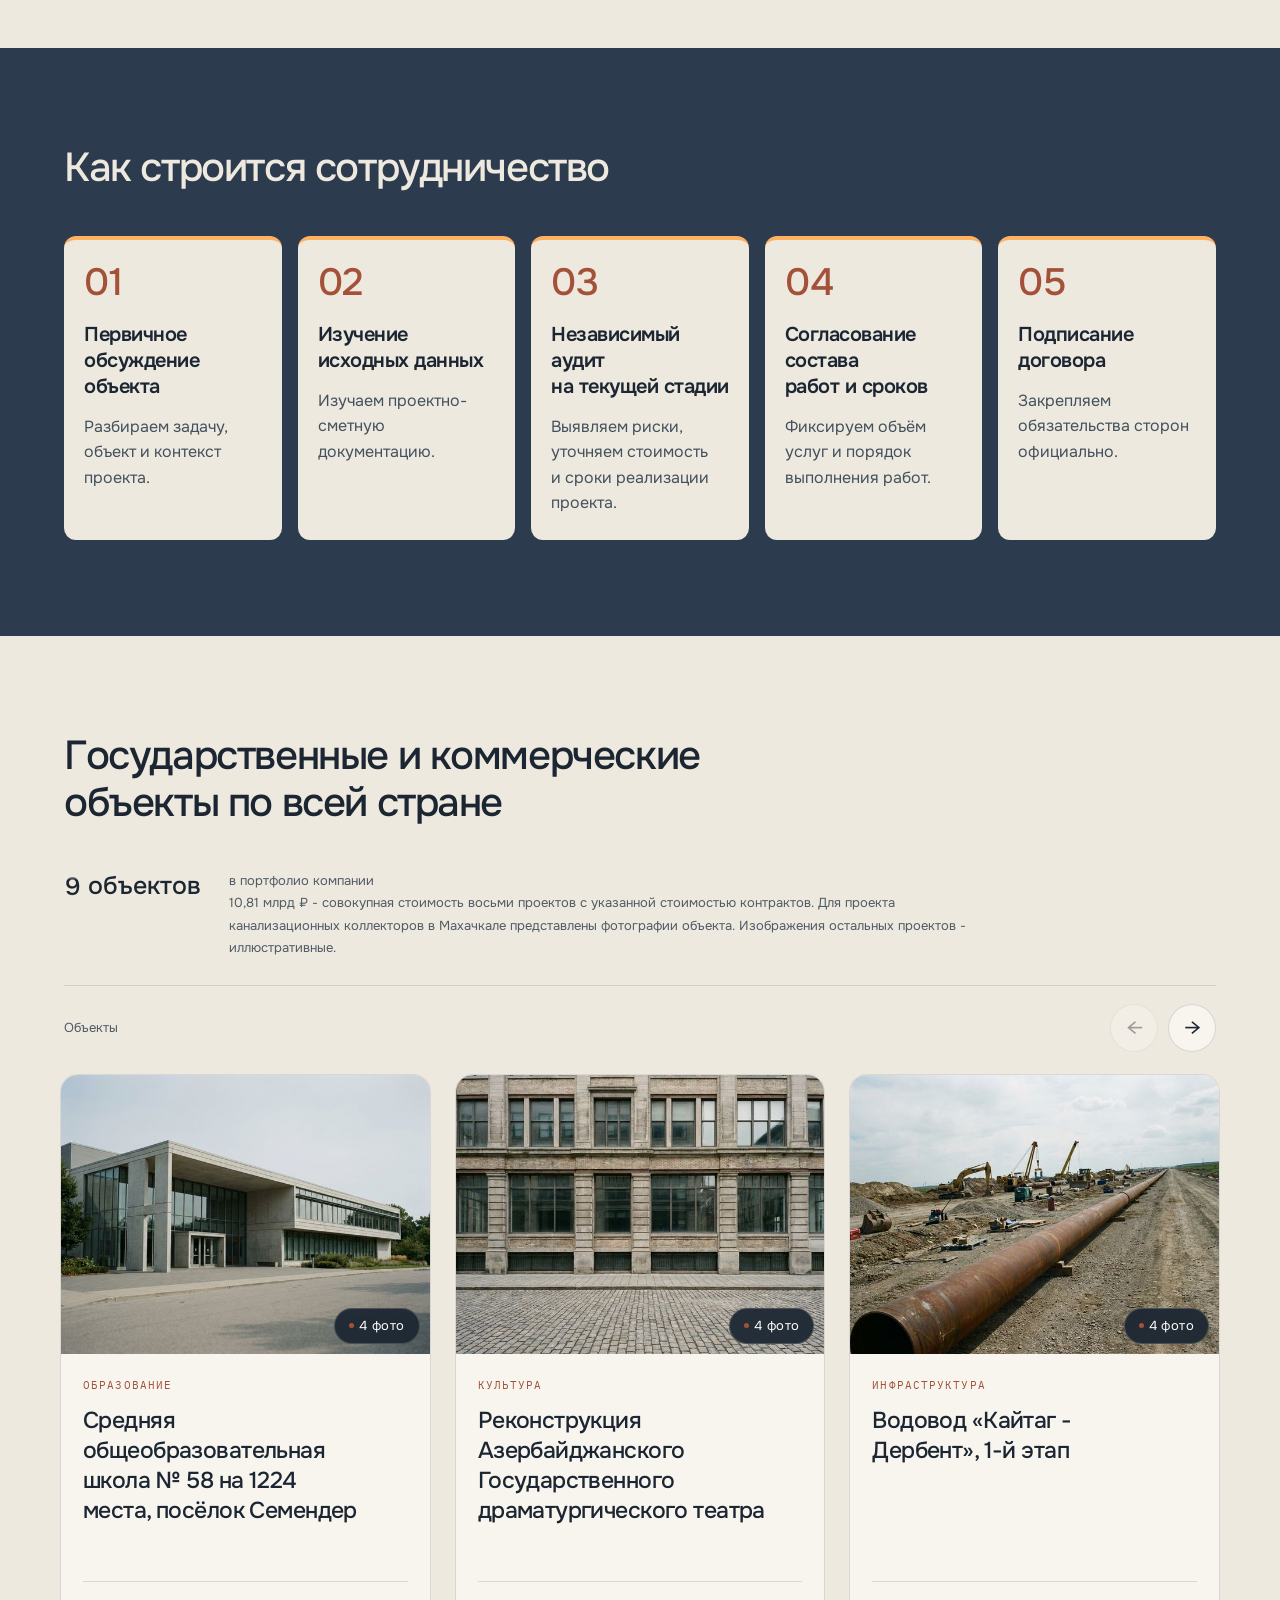
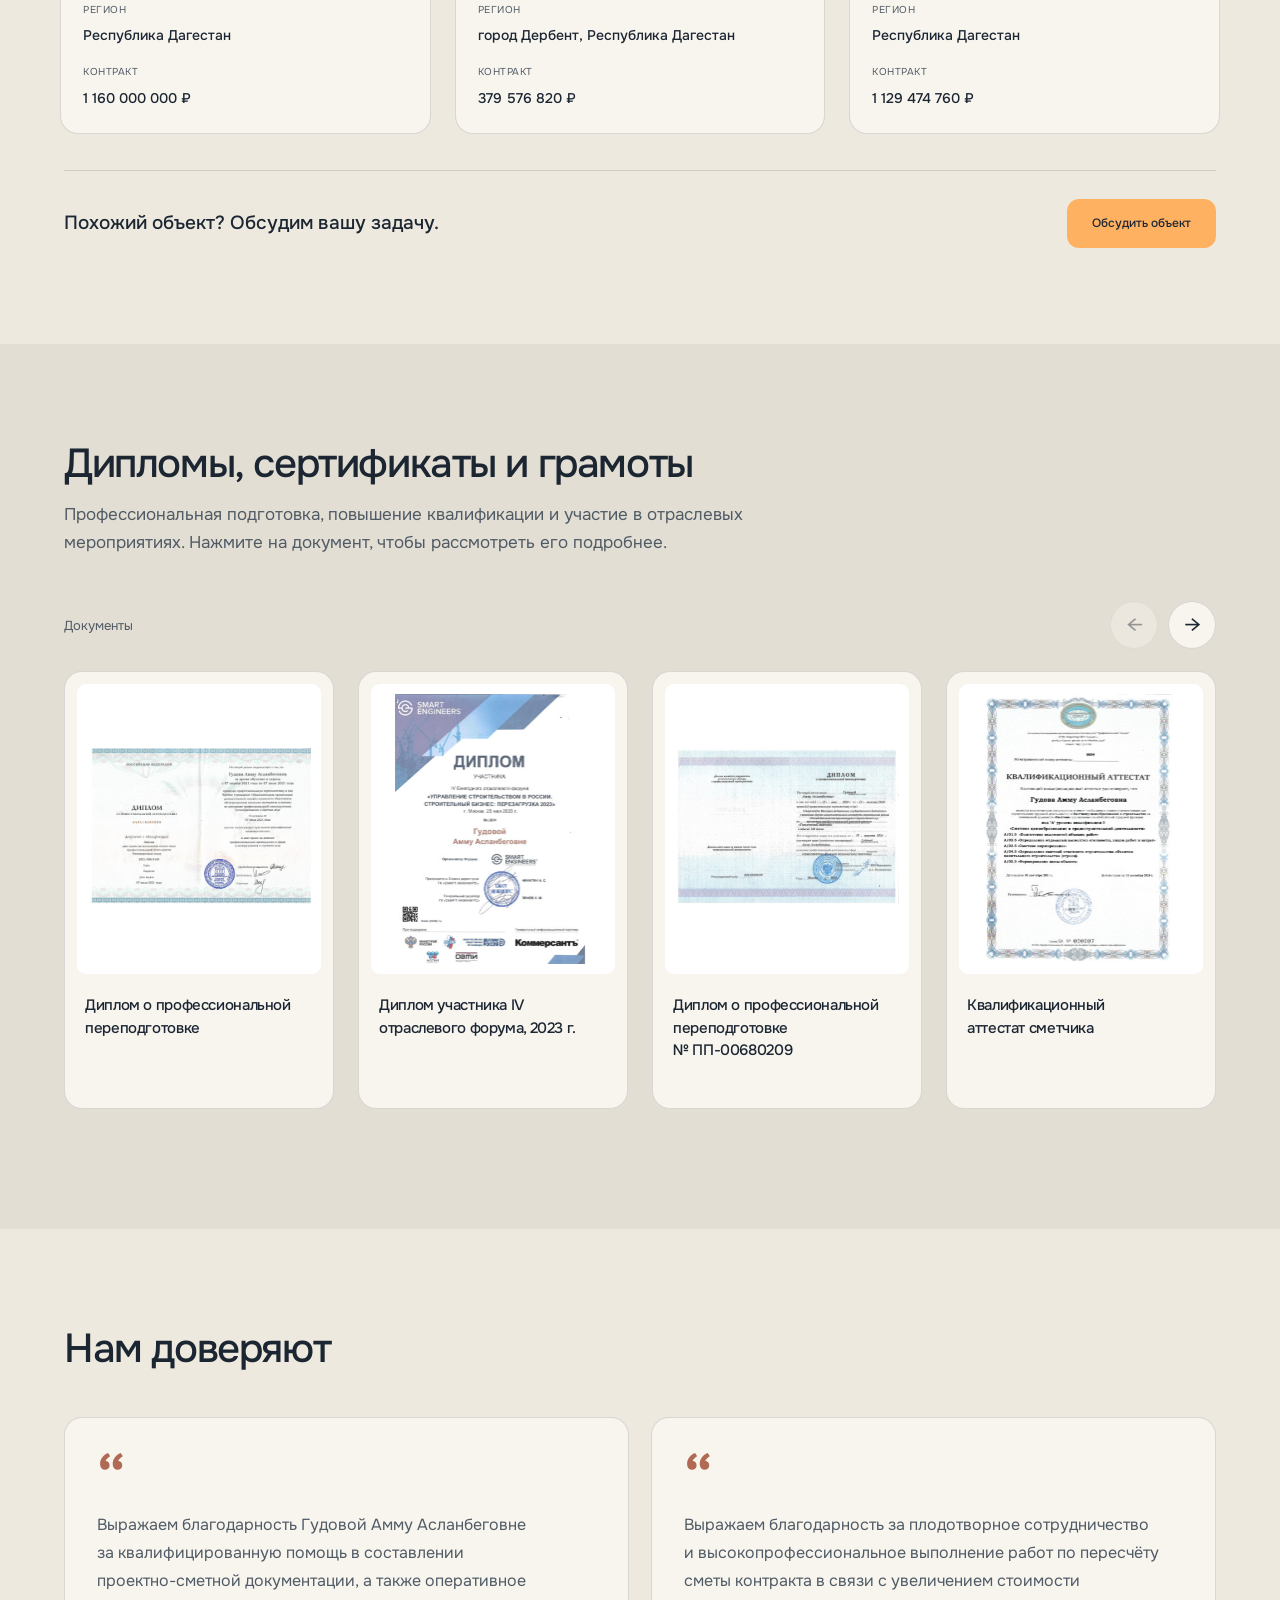
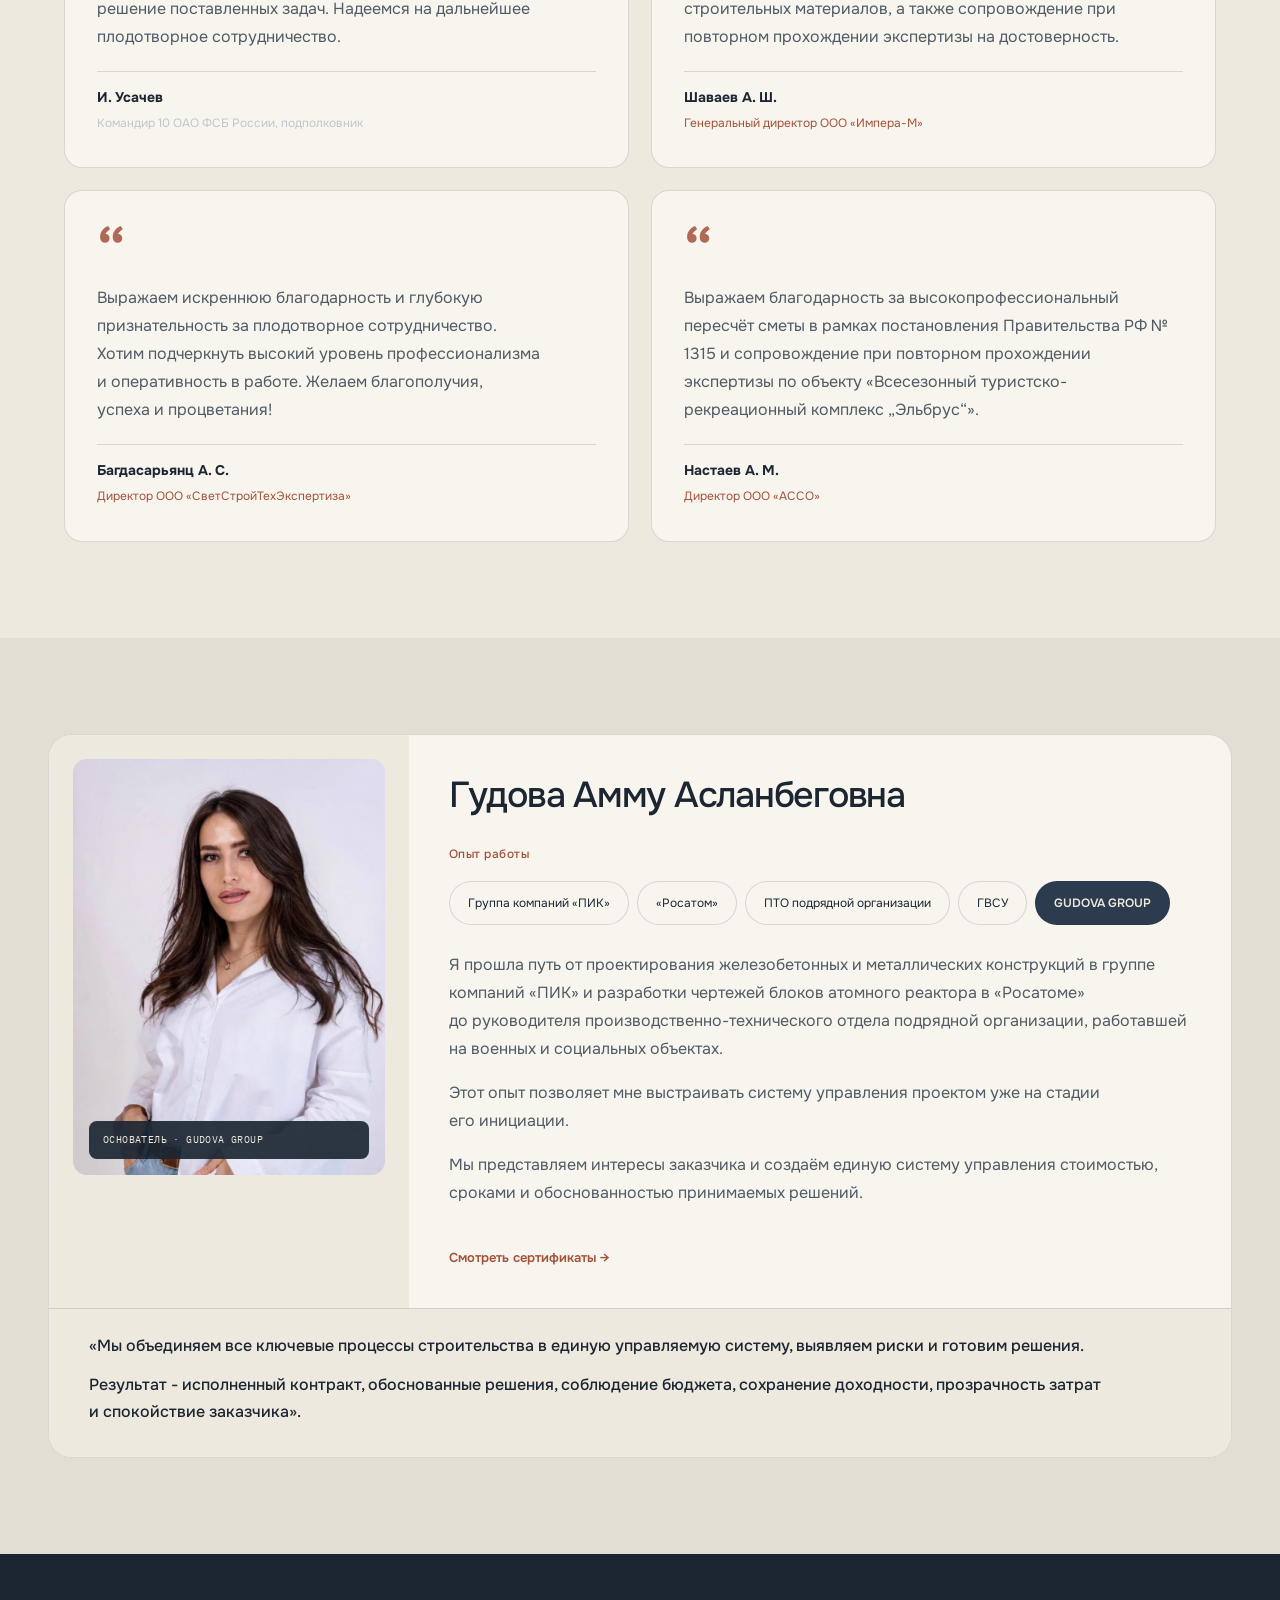
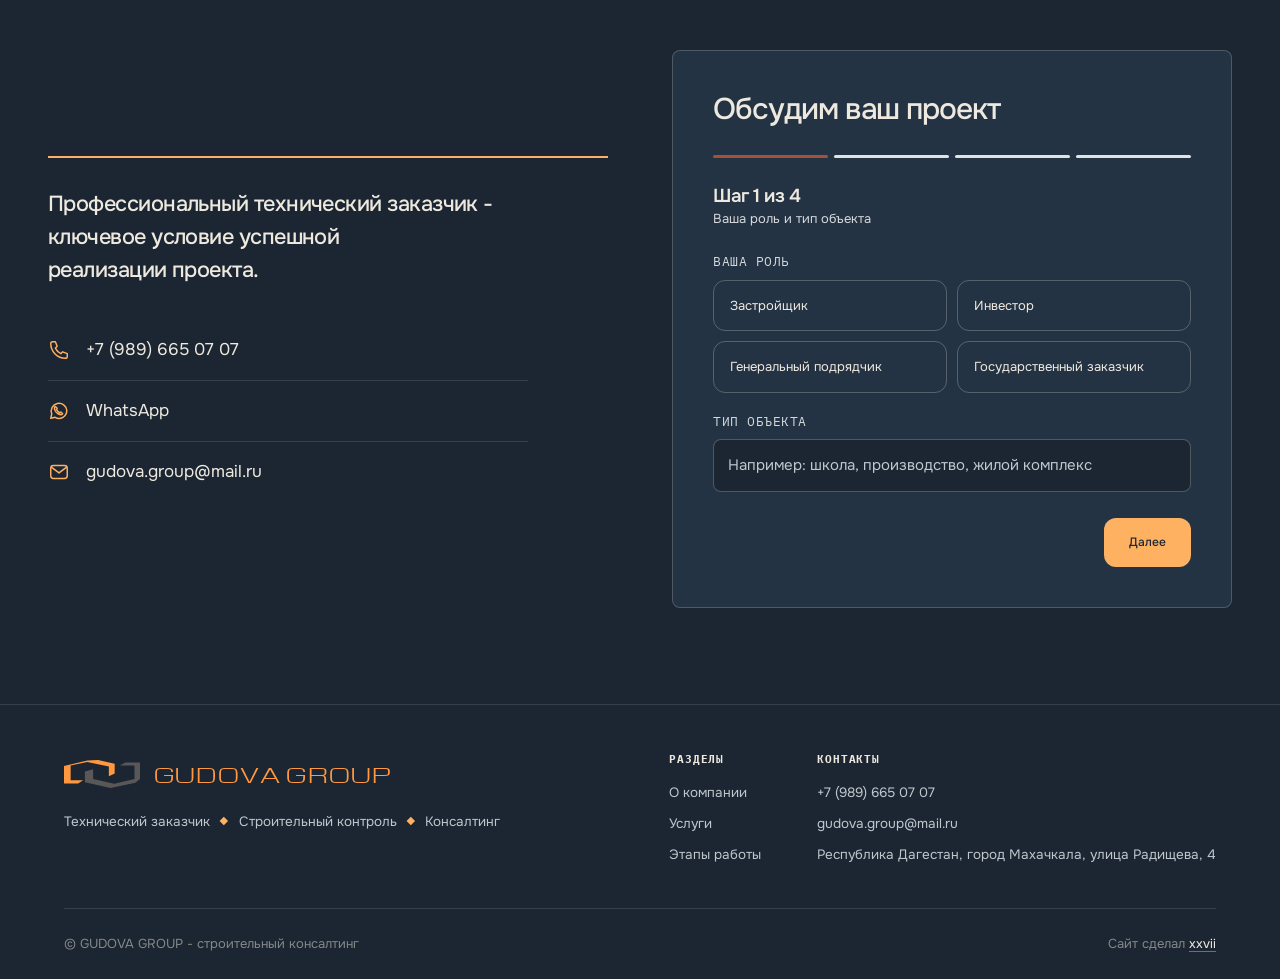
==== commit 33f8df75: "Add accessible callback dialog with WhatsApp handoff" ====
--- a/index.html
+++ b/index.html
@@ -48,7 +48,7 @@
 <link rel="stylesheet" href="assets/css/variants.css?v=12">
 <link rel="stylesheet" href="assets/css/header-reference.css?v=17">
 <link rel="stylesheet" href="assets/css/astra-blocks.css?v=1">
-<link rel="stylesheet" href="assets/css/contact-options.css?v=1"><link rel="stylesheet" href="assets/css/founder-options.css?v=2"><link rel="stylesheet" href="assets/css/refinements.css?v=2"><link rel="stylesheet" href="assets/css/motion-refresh.css?v=6">
+<link rel="stylesheet" href="assets/css/contact-options.css?v=1"><link rel="stylesheet" href="assets/css/founder-options.css?v=2"><link rel="stylesheet" href="assets/css/refinements.css?v=2"><link rel="stylesheet" href="assets/css/motion-refresh.css?v=7">
 <link rel="stylesheet" href="assets/css/callback.css?v=1">
 </head>
 <body>
--- a/assets/css/motion-refresh.css
+++ b/assets/css/motion-refresh.css
@@ -44,4 +44,4 @@
 @media(max-width:760px){.service-details-grid{grid-template-columns:1fr;gap:12px}.service-details-grid .service-detail{padding:0 20px}.service-detail summary{min-height:90px;padding:20px 0}}
 /* Subtle directional shading for the hero text. */
 html .smart-hero .hero-slide::after{background:linear-gradient(90deg,rgba(16,27,38,.56) 0%,rgba(16,27,38,.46) 55%,rgba(16,27,38,.36) 100%)}
-html .smart-hero .hero-navigation{background:transparent}
+html .smart-hero .hero-navigation{background:linear-gradient(180deg,rgba(16,27,38,.32),rgba(16,27,38,.12) 65%,transparent)}
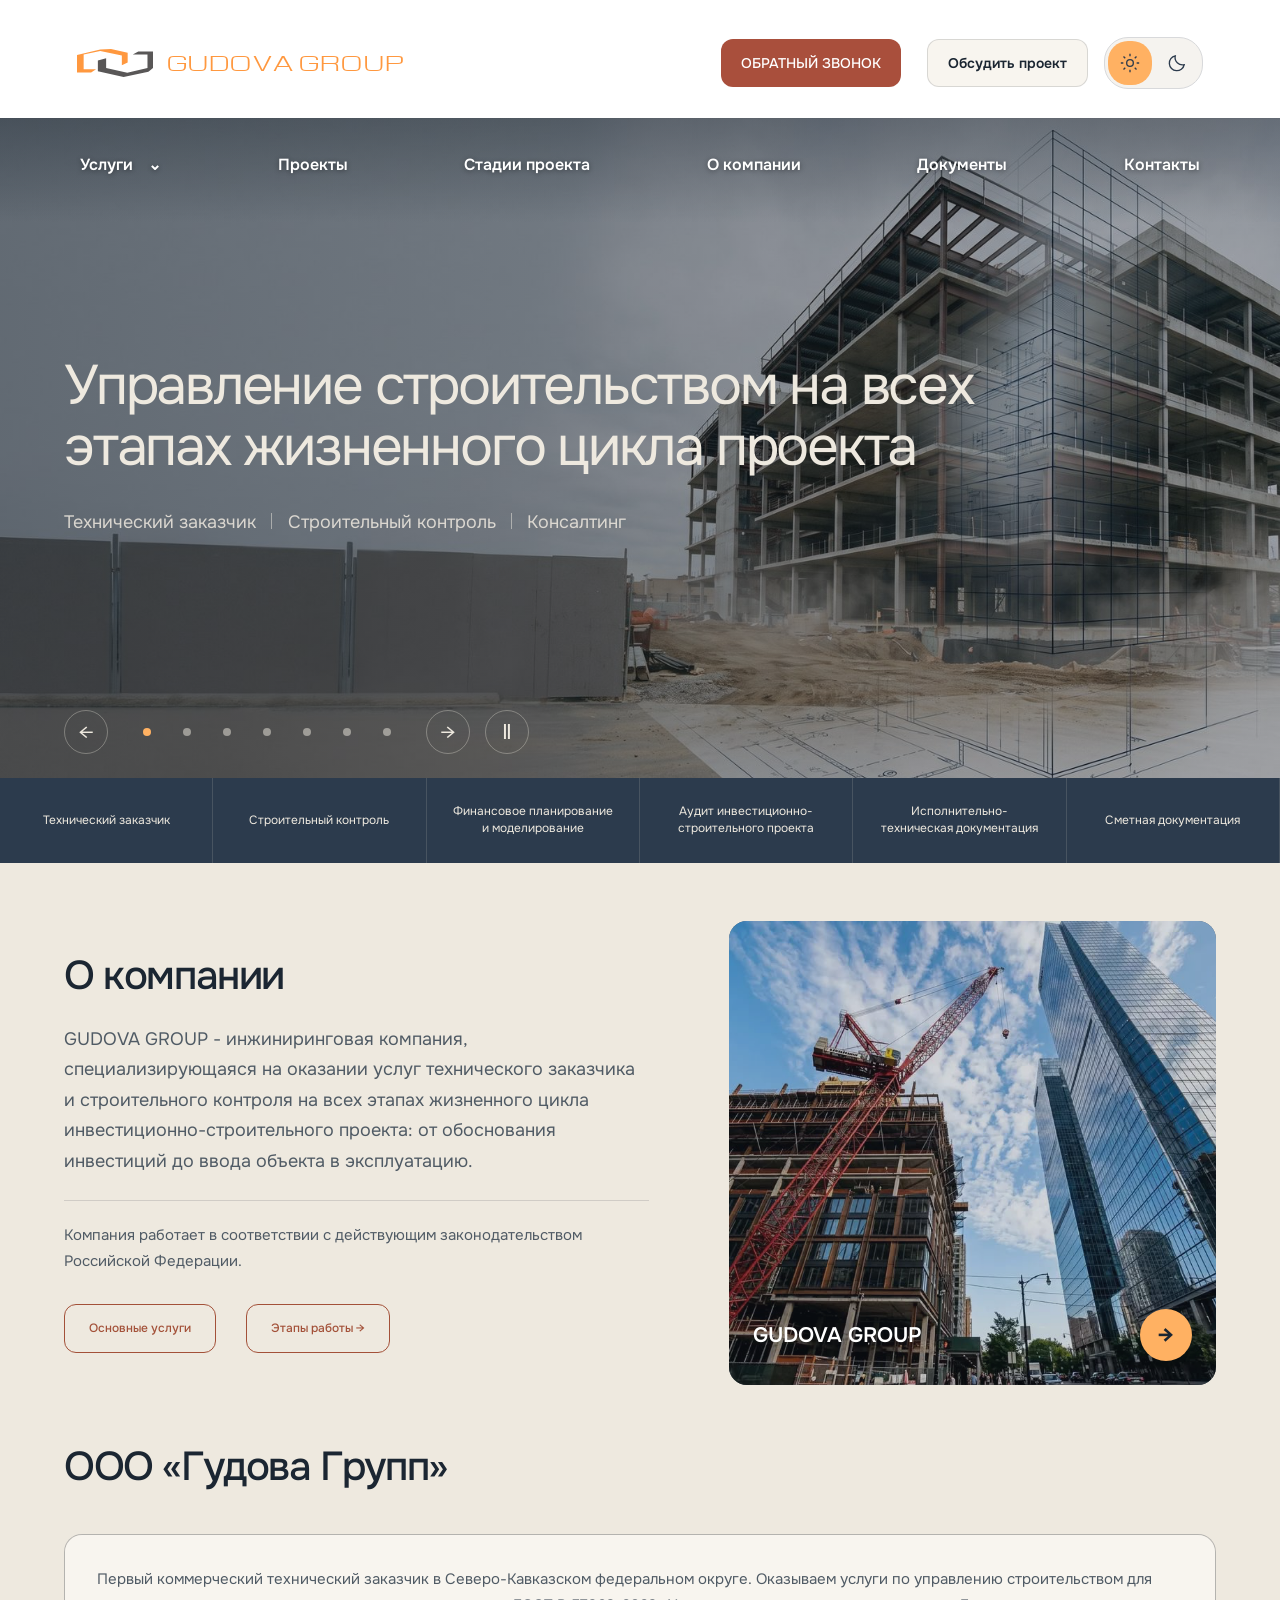
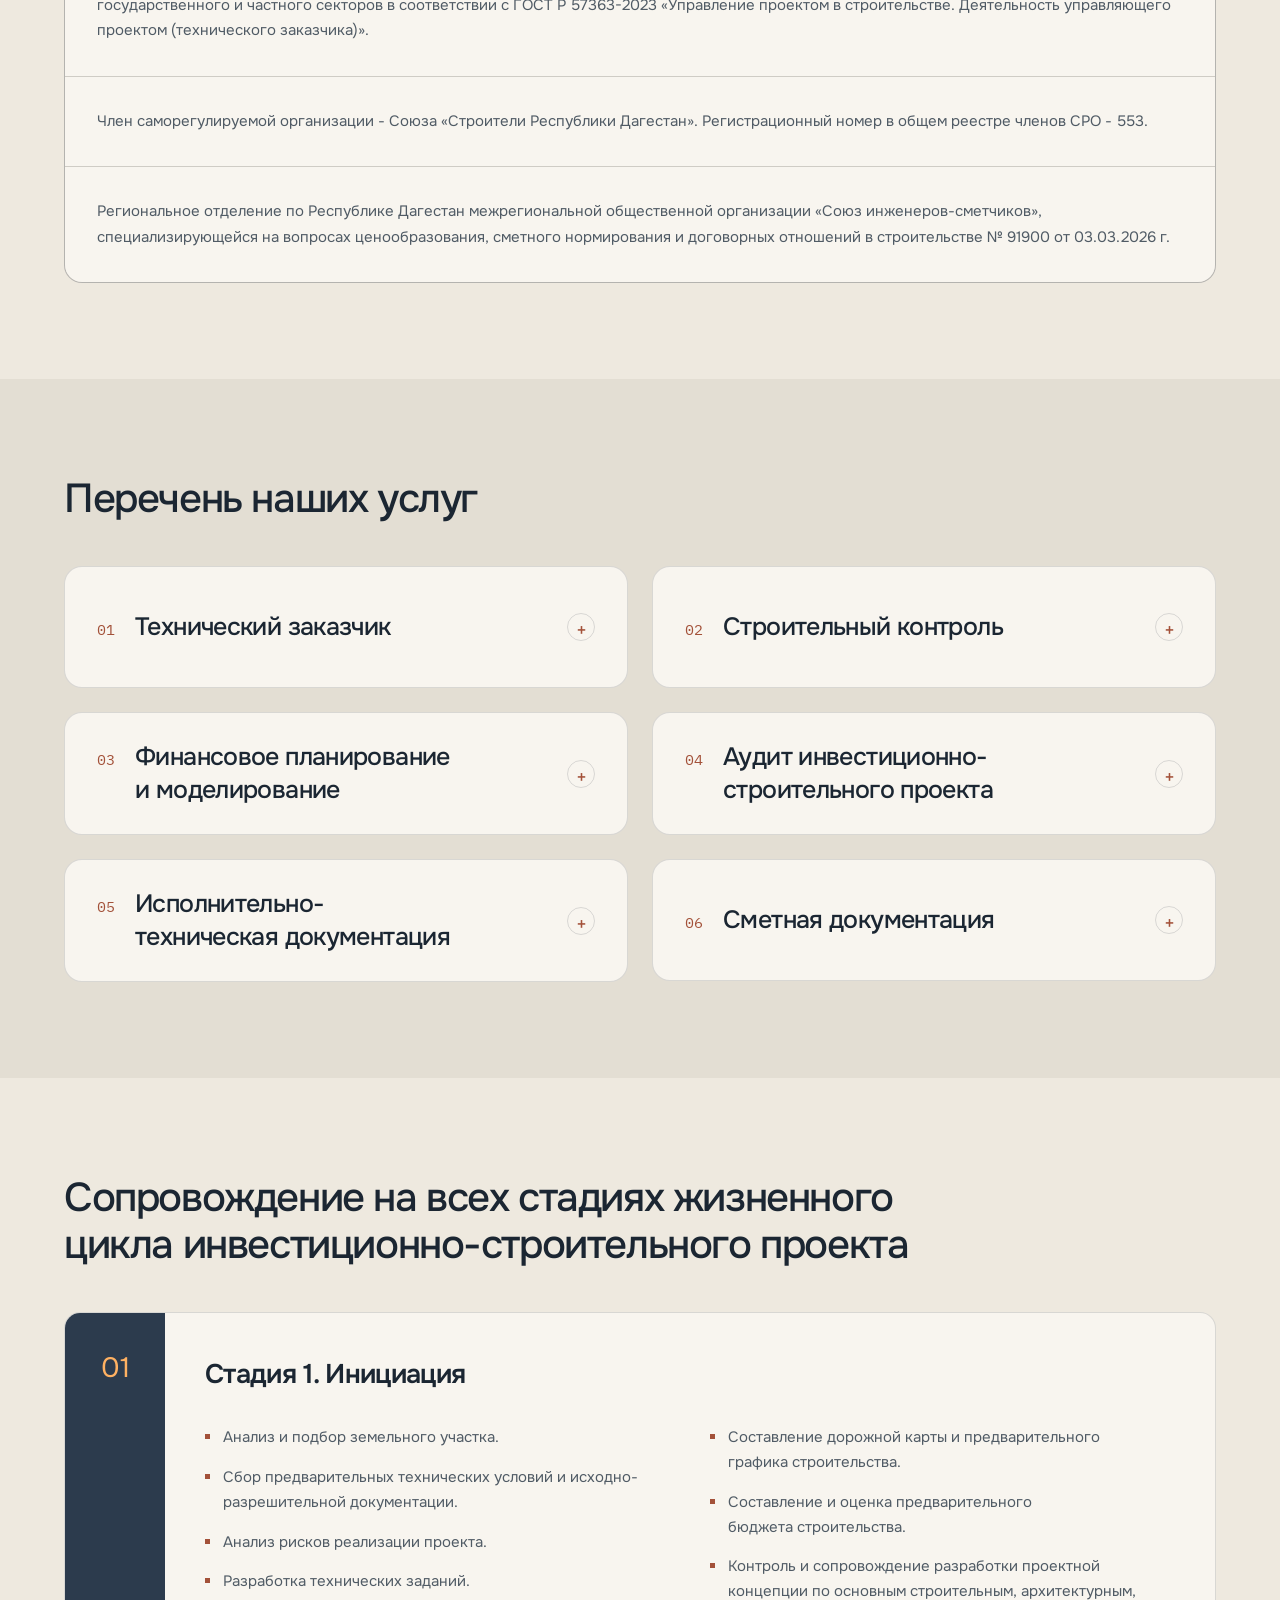
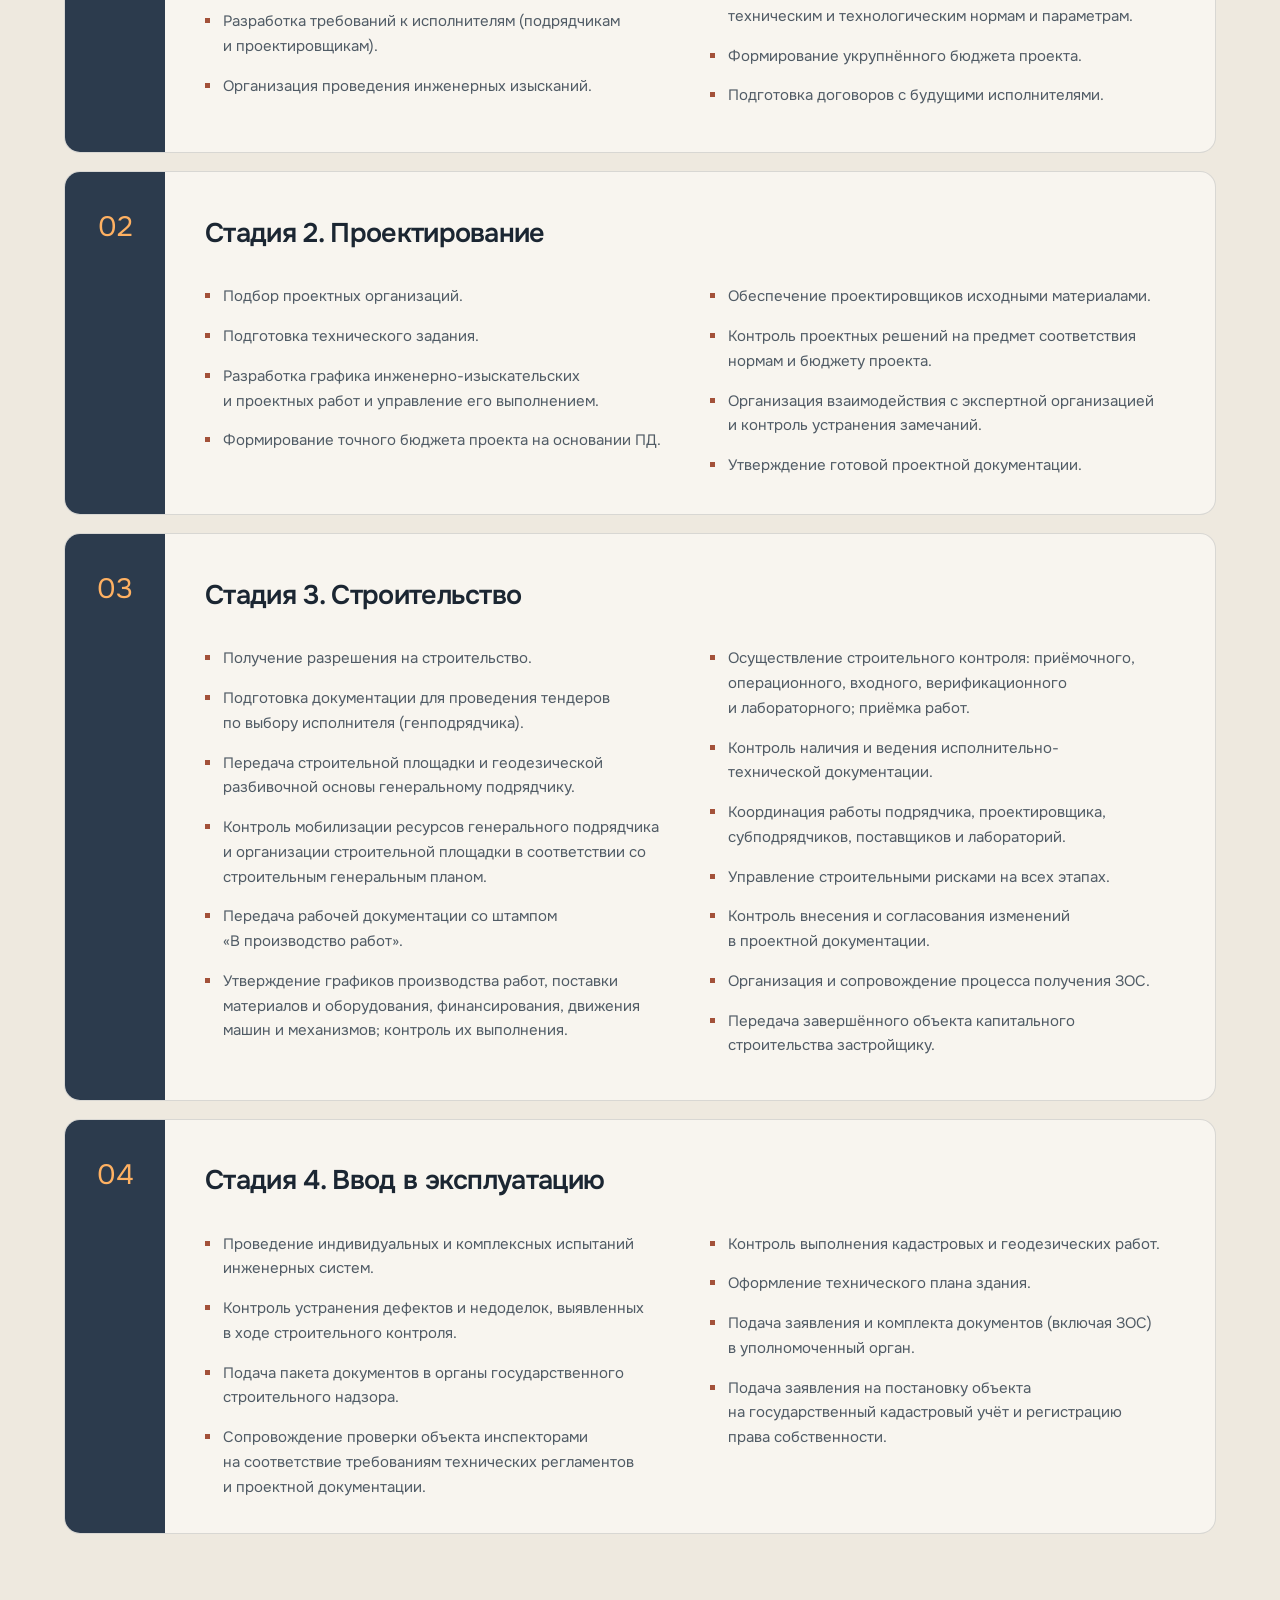
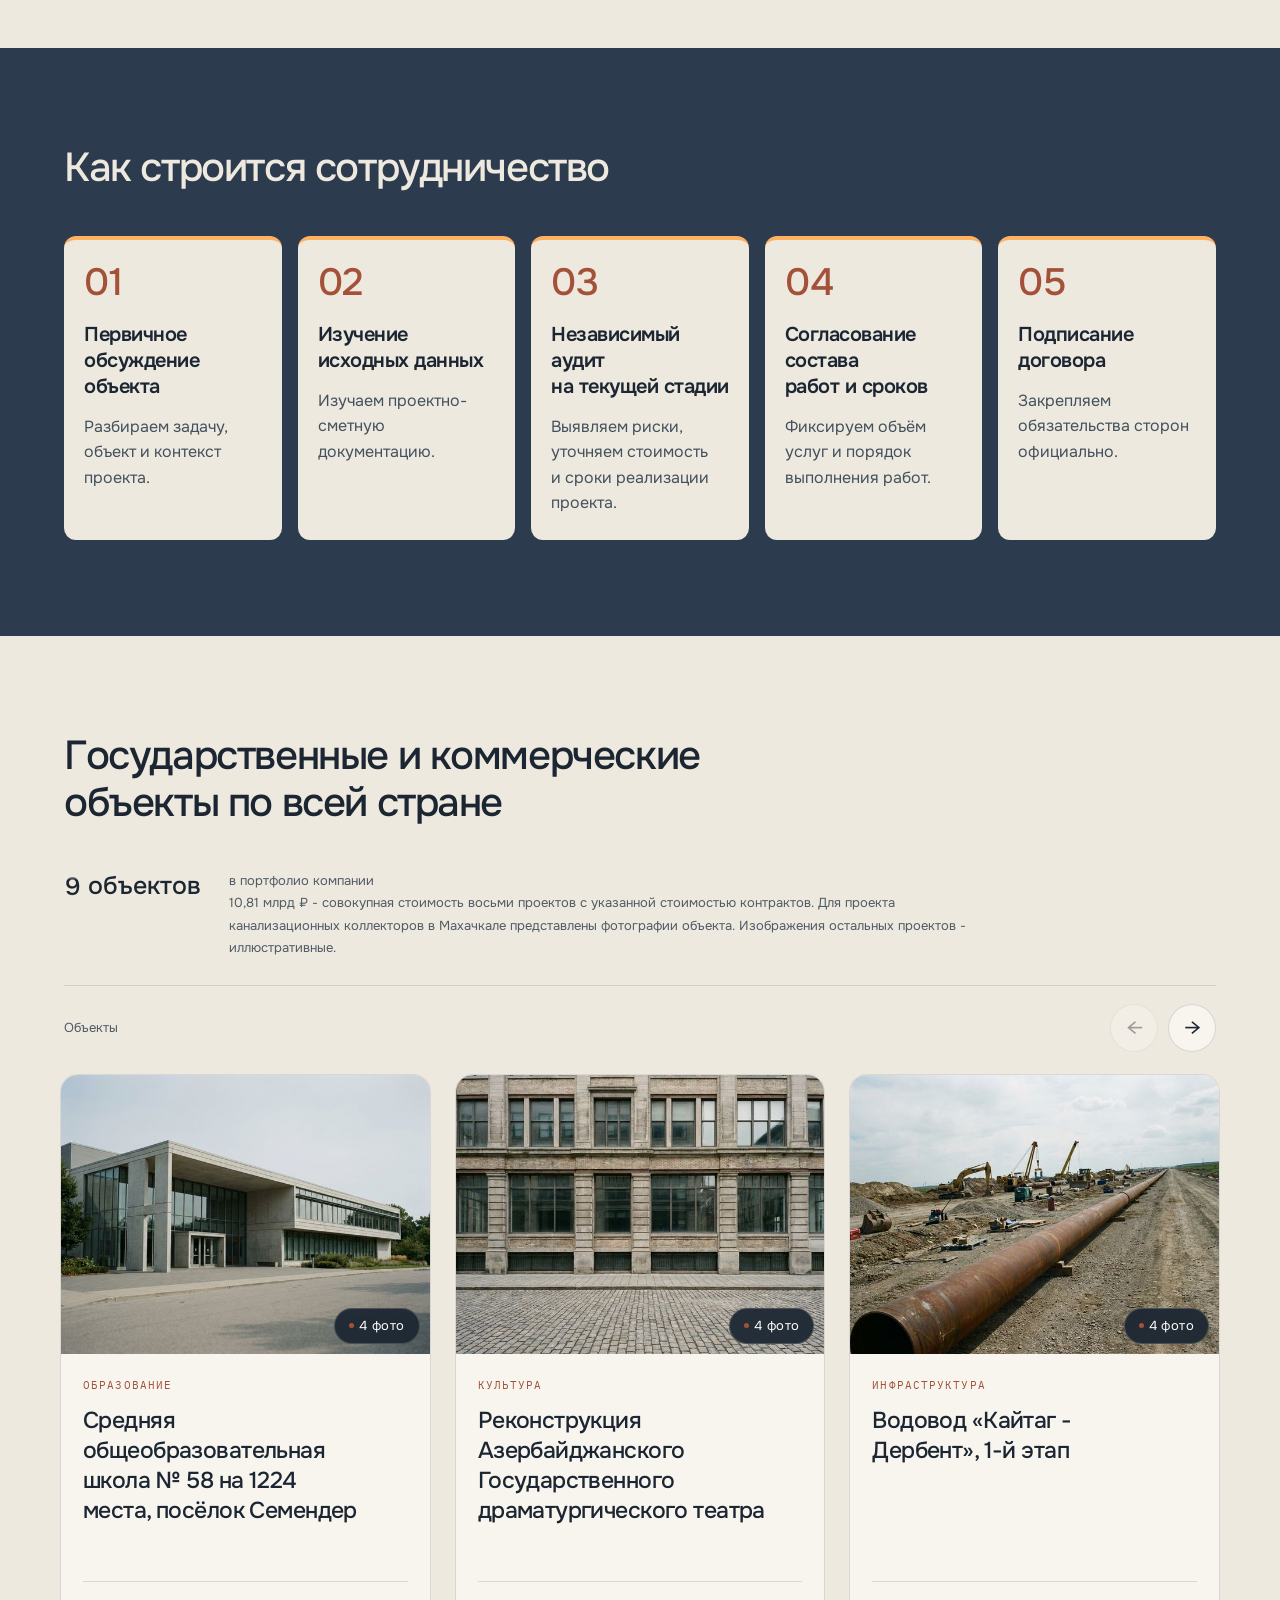
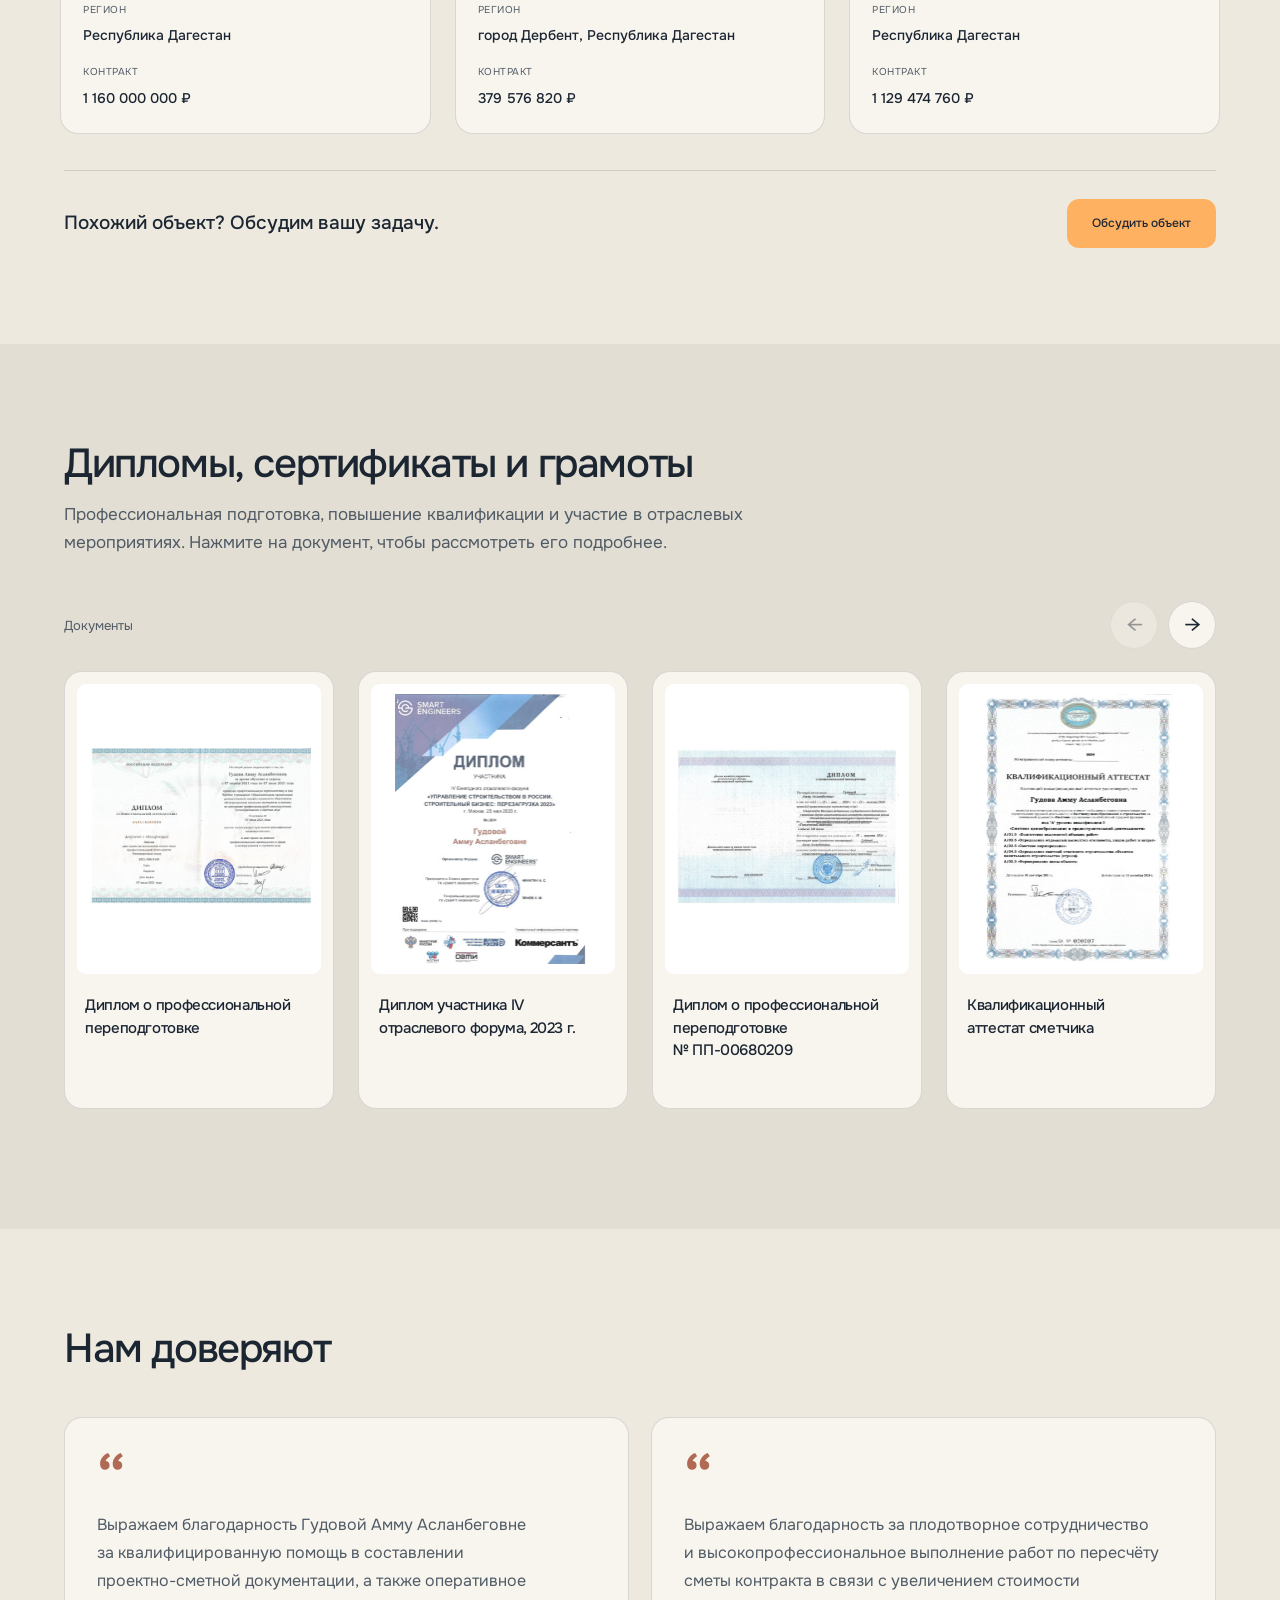
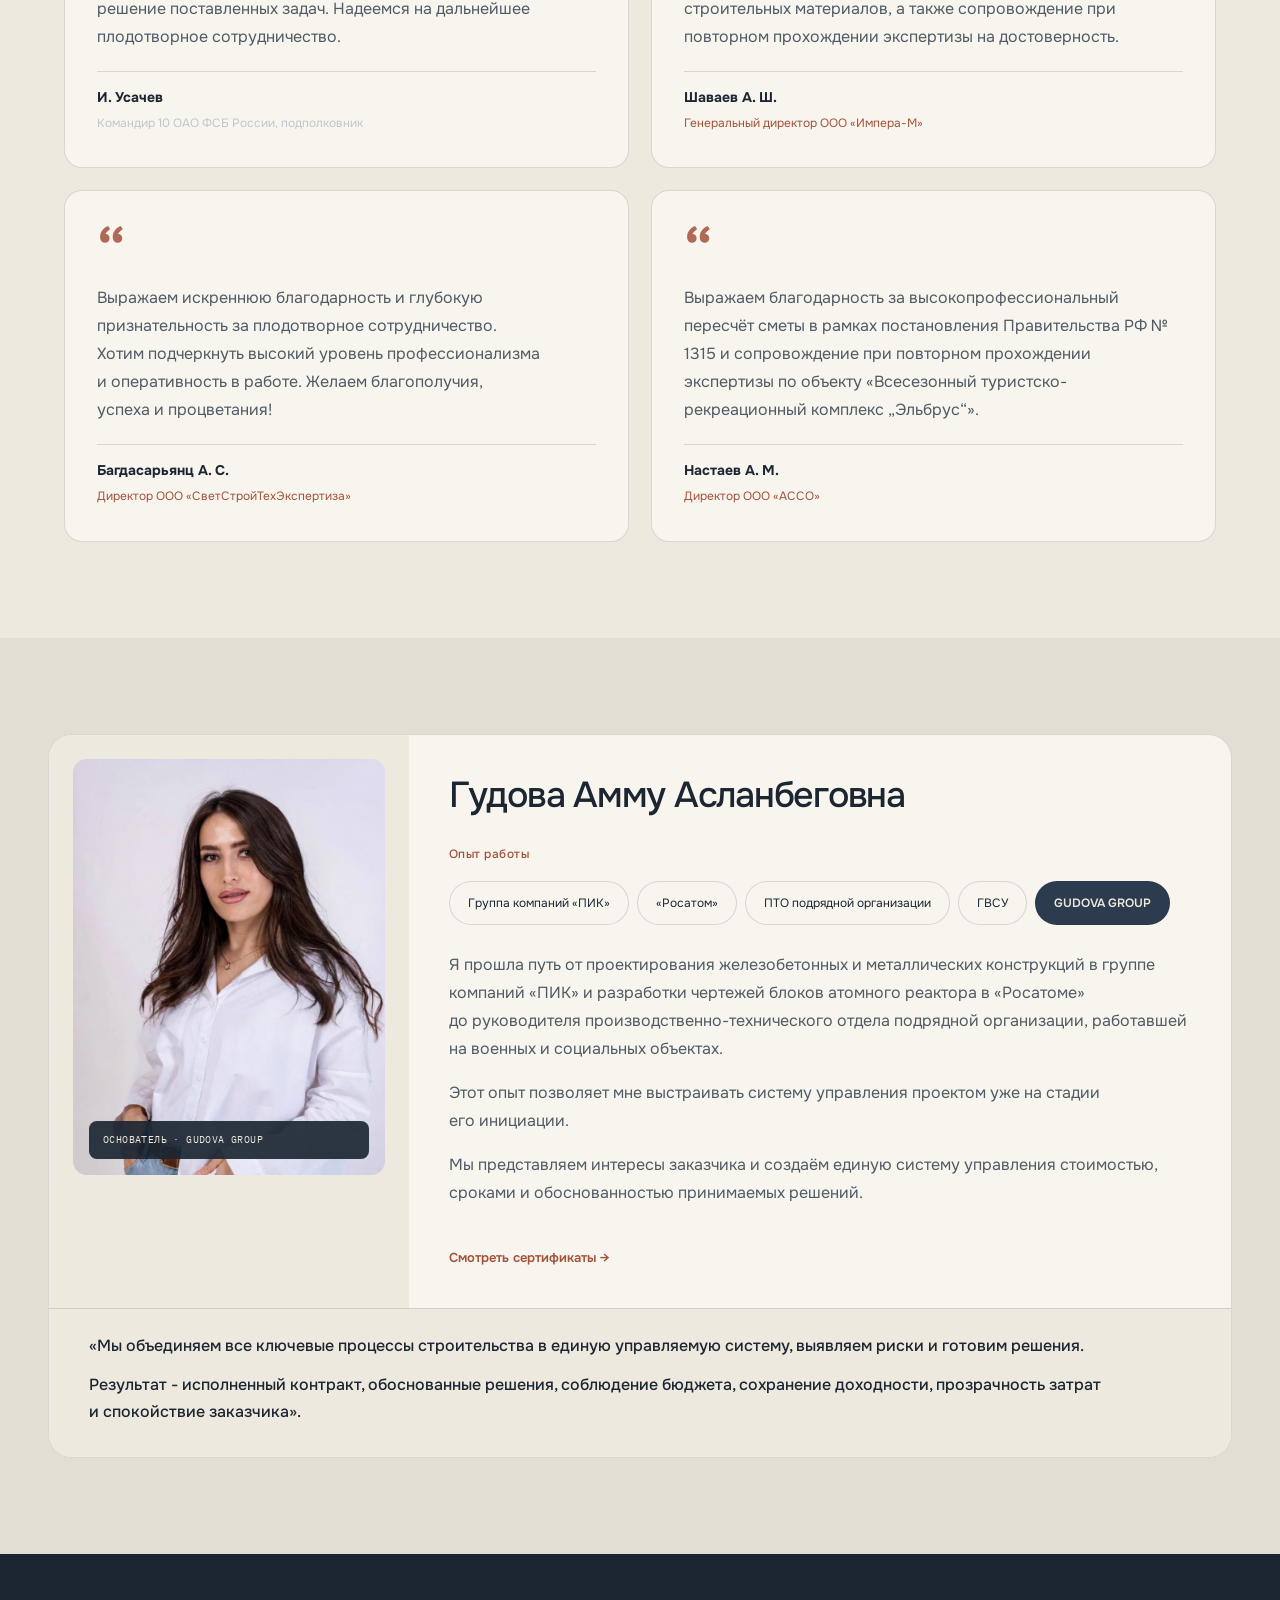
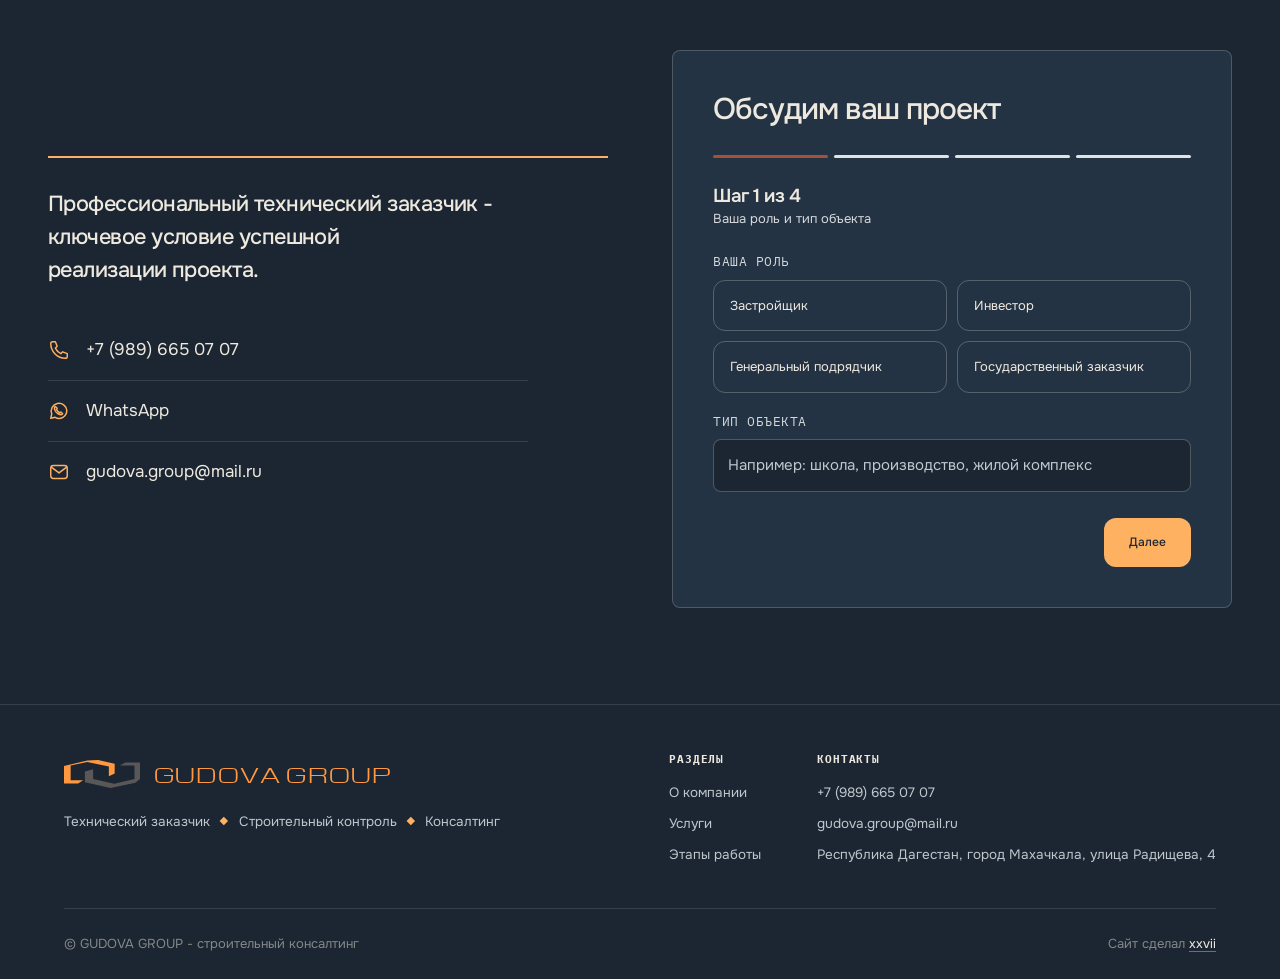
==== commit 43b5c1fc: "Add accessible callback dialog with WhatsApp handoff" ====
--- a/index.html
+++ b/index.html
@@ -48,7 +48,7 @@
 <link rel="stylesheet" href="assets/css/variants.css?v=12">
 <link rel="stylesheet" href="assets/css/header-reference.css?v=17">
 <link rel="stylesheet" href="assets/css/astra-blocks.css?v=1">
-<link rel="stylesheet" href="assets/css/contact-options.css?v=1"><link rel="stylesheet" href="assets/css/founder-options.css?v=2"><link rel="stylesheet" href="assets/css/refinements.css?v=2"><link rel="stylesheet" href="assets/css/motion-refresh.css?v=7">
+<link rel="stylesheet" href="assets/css/contact-options.css?v=1"><link rel="stylesheet" href="assets/css/founder-options.css?v=2"><link rel="stylesheet" href="assets/css/refinements.css?v=2"><link rel="stylesheet" href="assets/css/motion-refresh.css?v=8">
 <link rel="stylesheet" href="assets/css/callback.css?v=1">
 </head>
 <body>
--- a/assets/css/motion-refresh.css
+++ b/assets/css/motion-refresh.css
@@ -45,3 +45,4 @@
 /* Subtle directional shading for the hero text. */
 html .smart-hero .hero-slide::after{background:linear-gradient(90deg,rgba(16,27,38,.56) 0%,rgba(16,27,38,.46) 55%,rgba(16,27,38,.36) 100%)}
 html .smart-hero .hero-navigation{background:linear-gradient(180deg,rgba(16,27,38,.32),rgba(16,27,38,.12) 65%,transparent)}
+.smart-hero .lede-sep{width:1px;height:.85em;background:rgba(238,233,223,.5);transform:none;margin:0 .85em;vertical-align:-.05em}
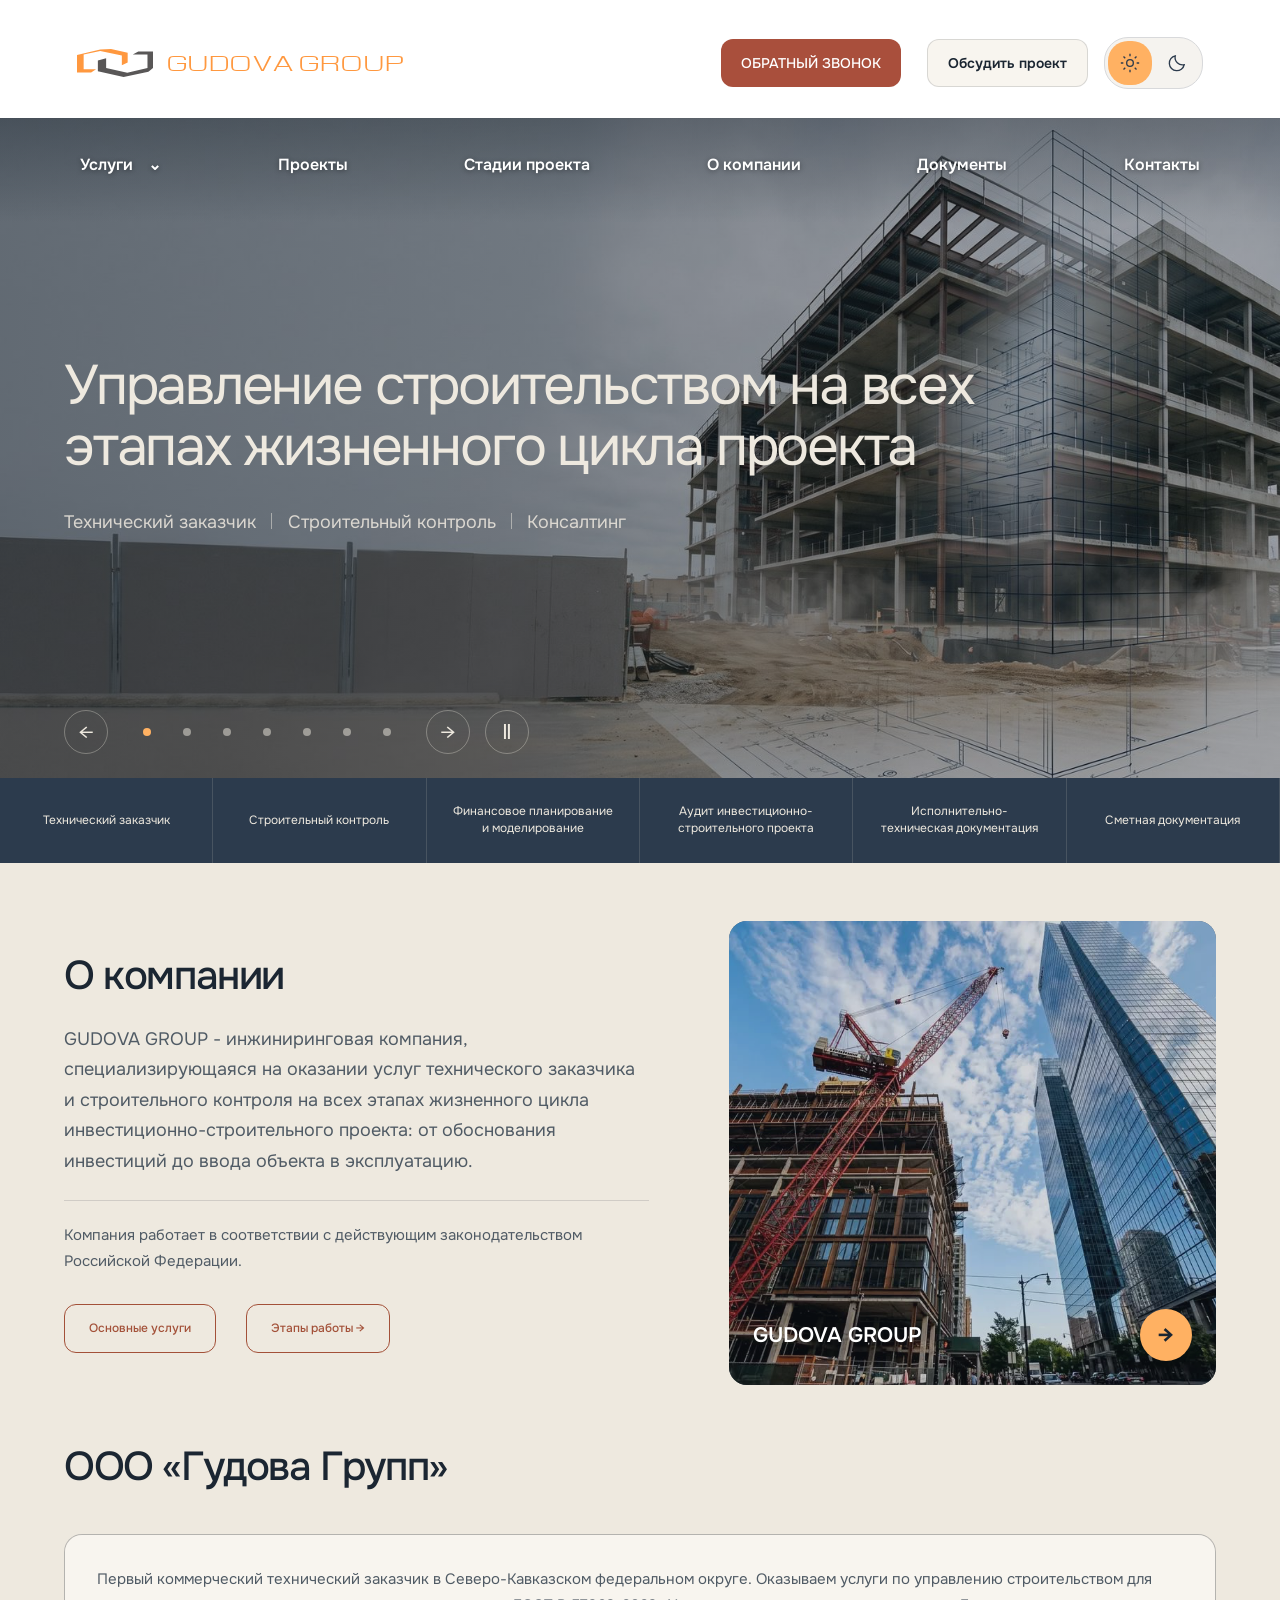
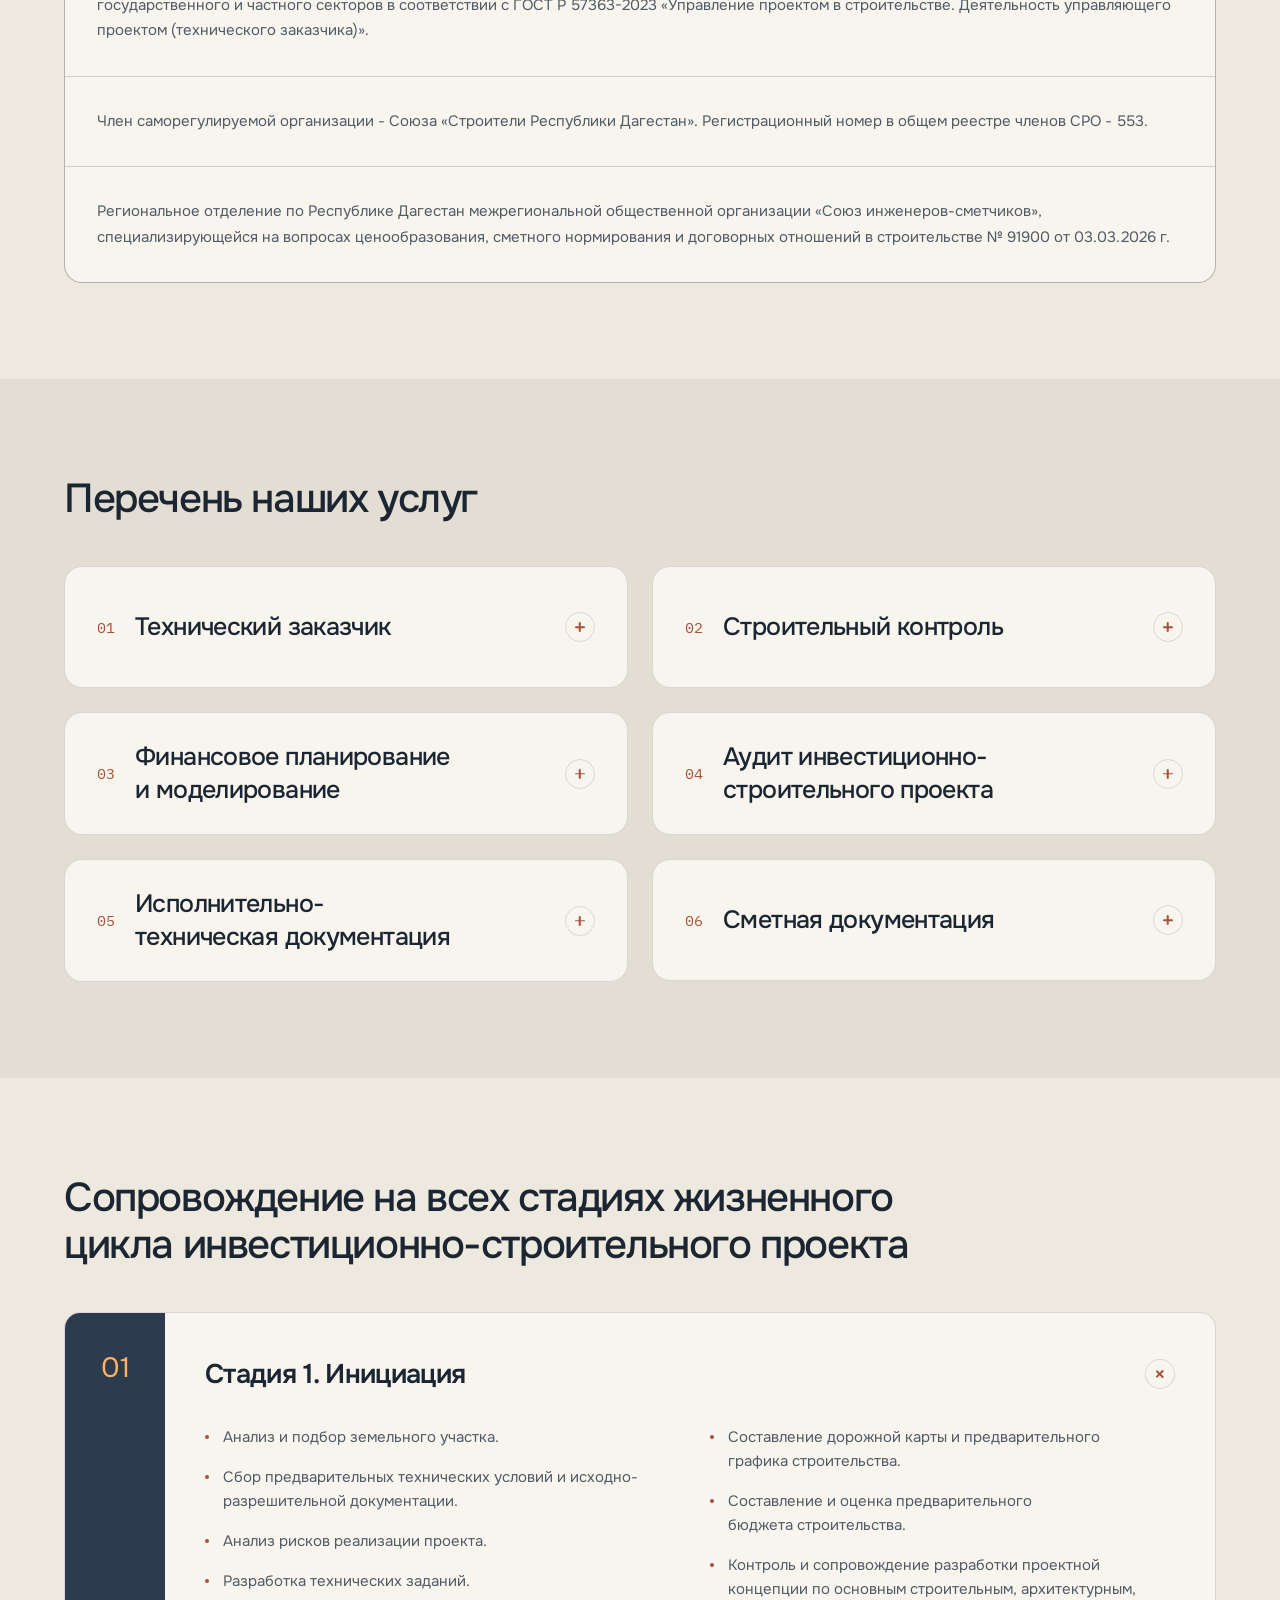
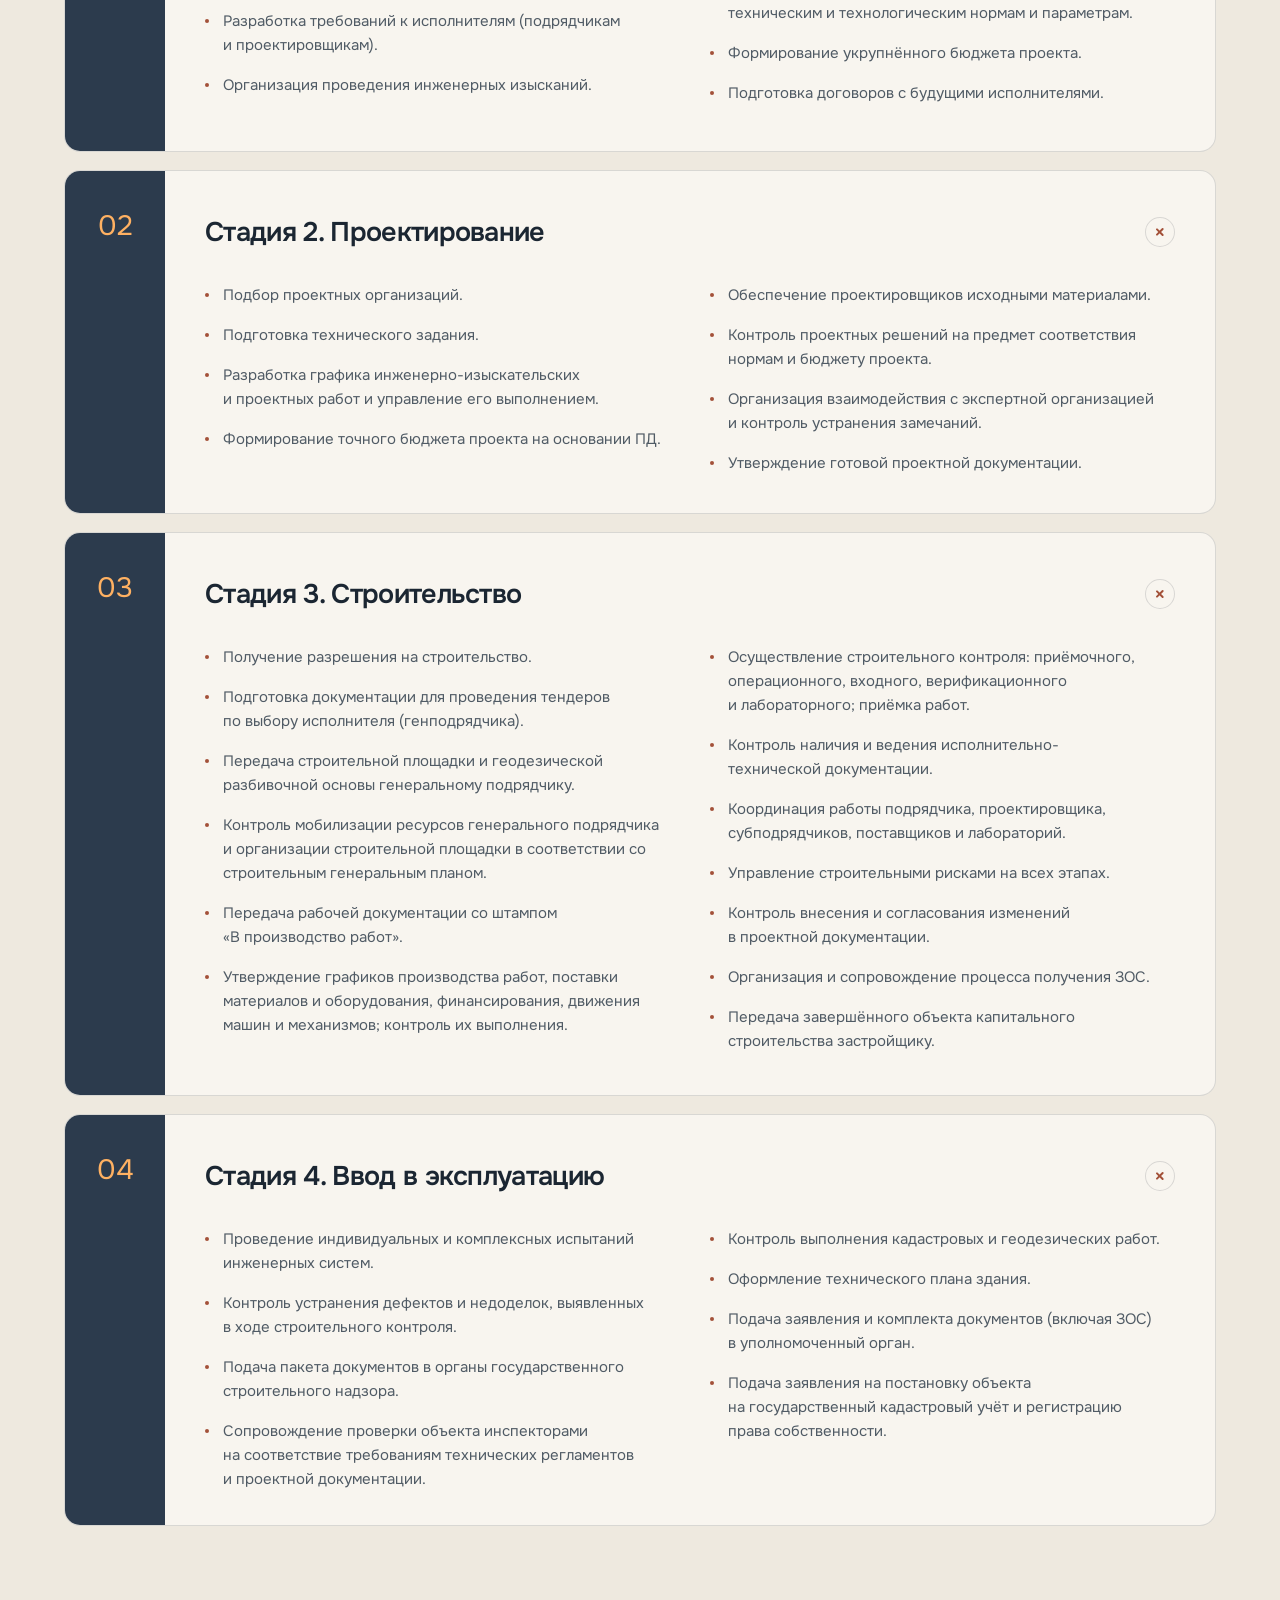
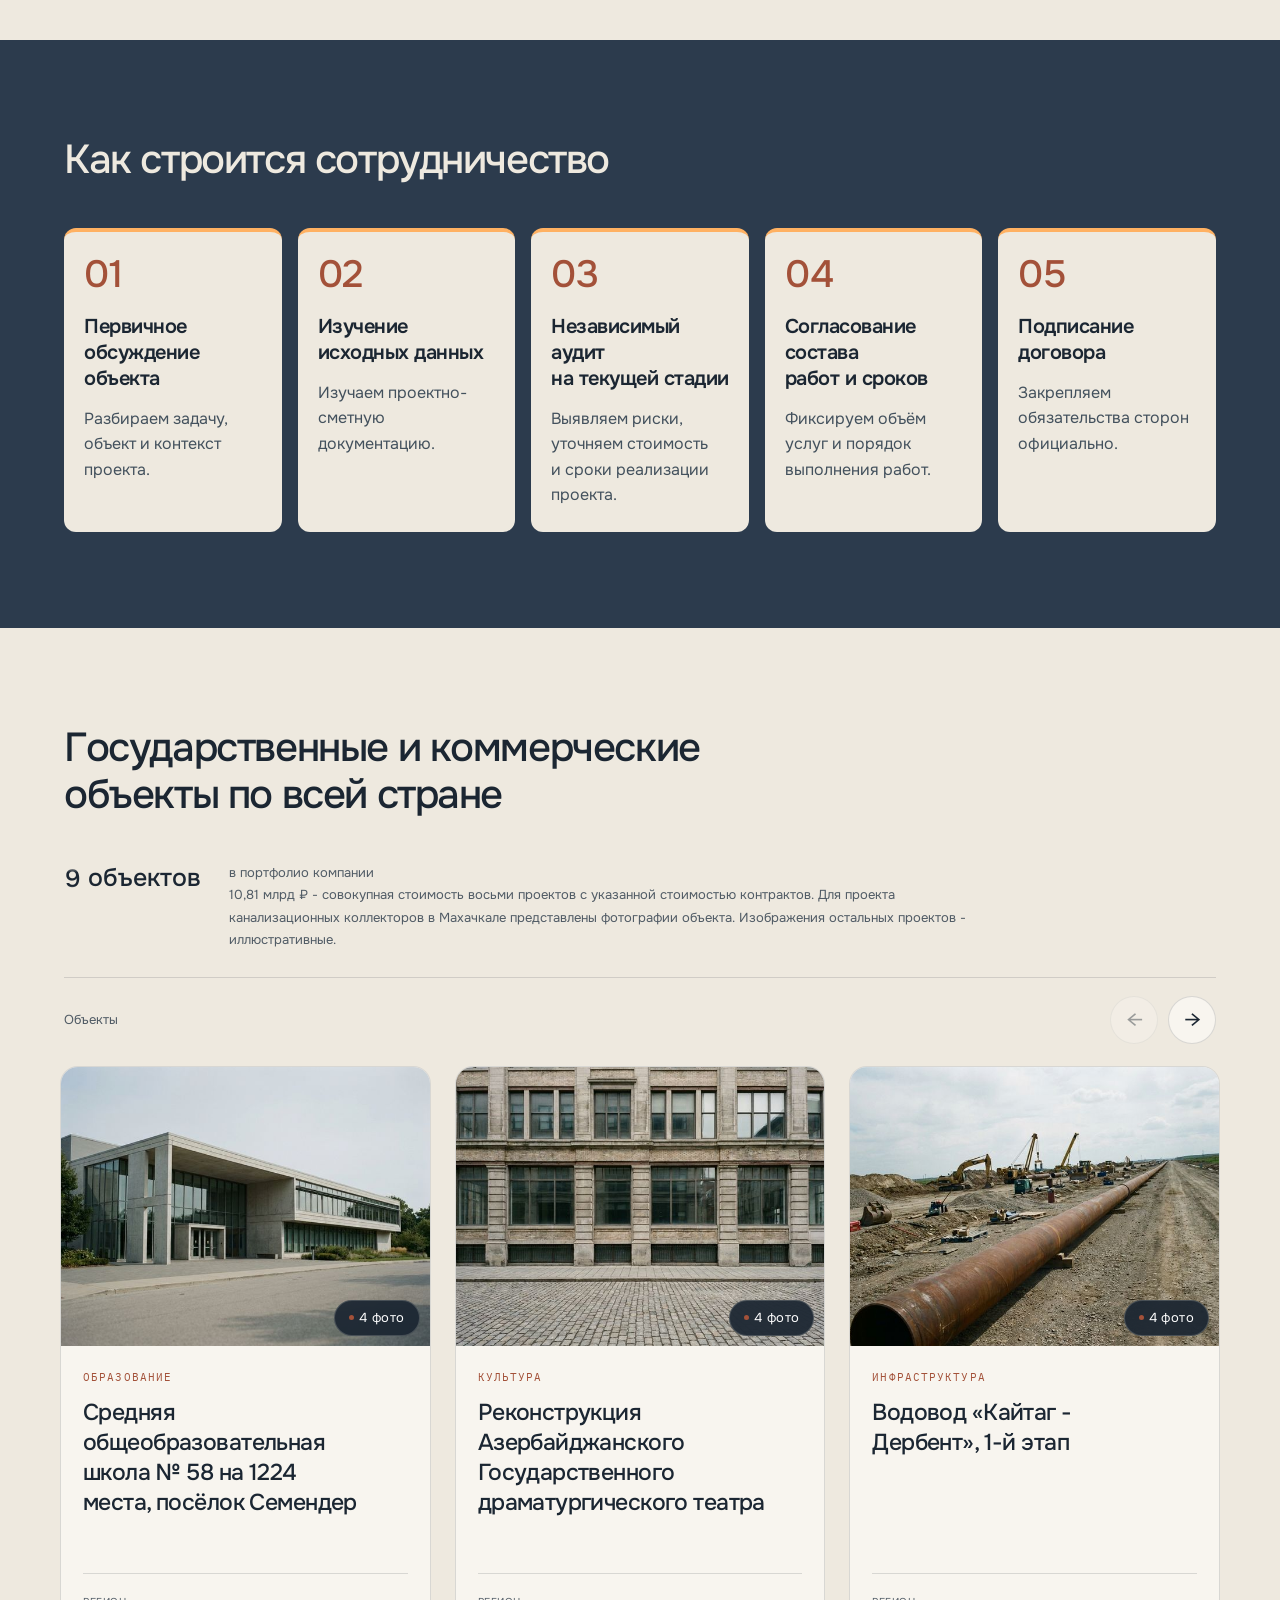
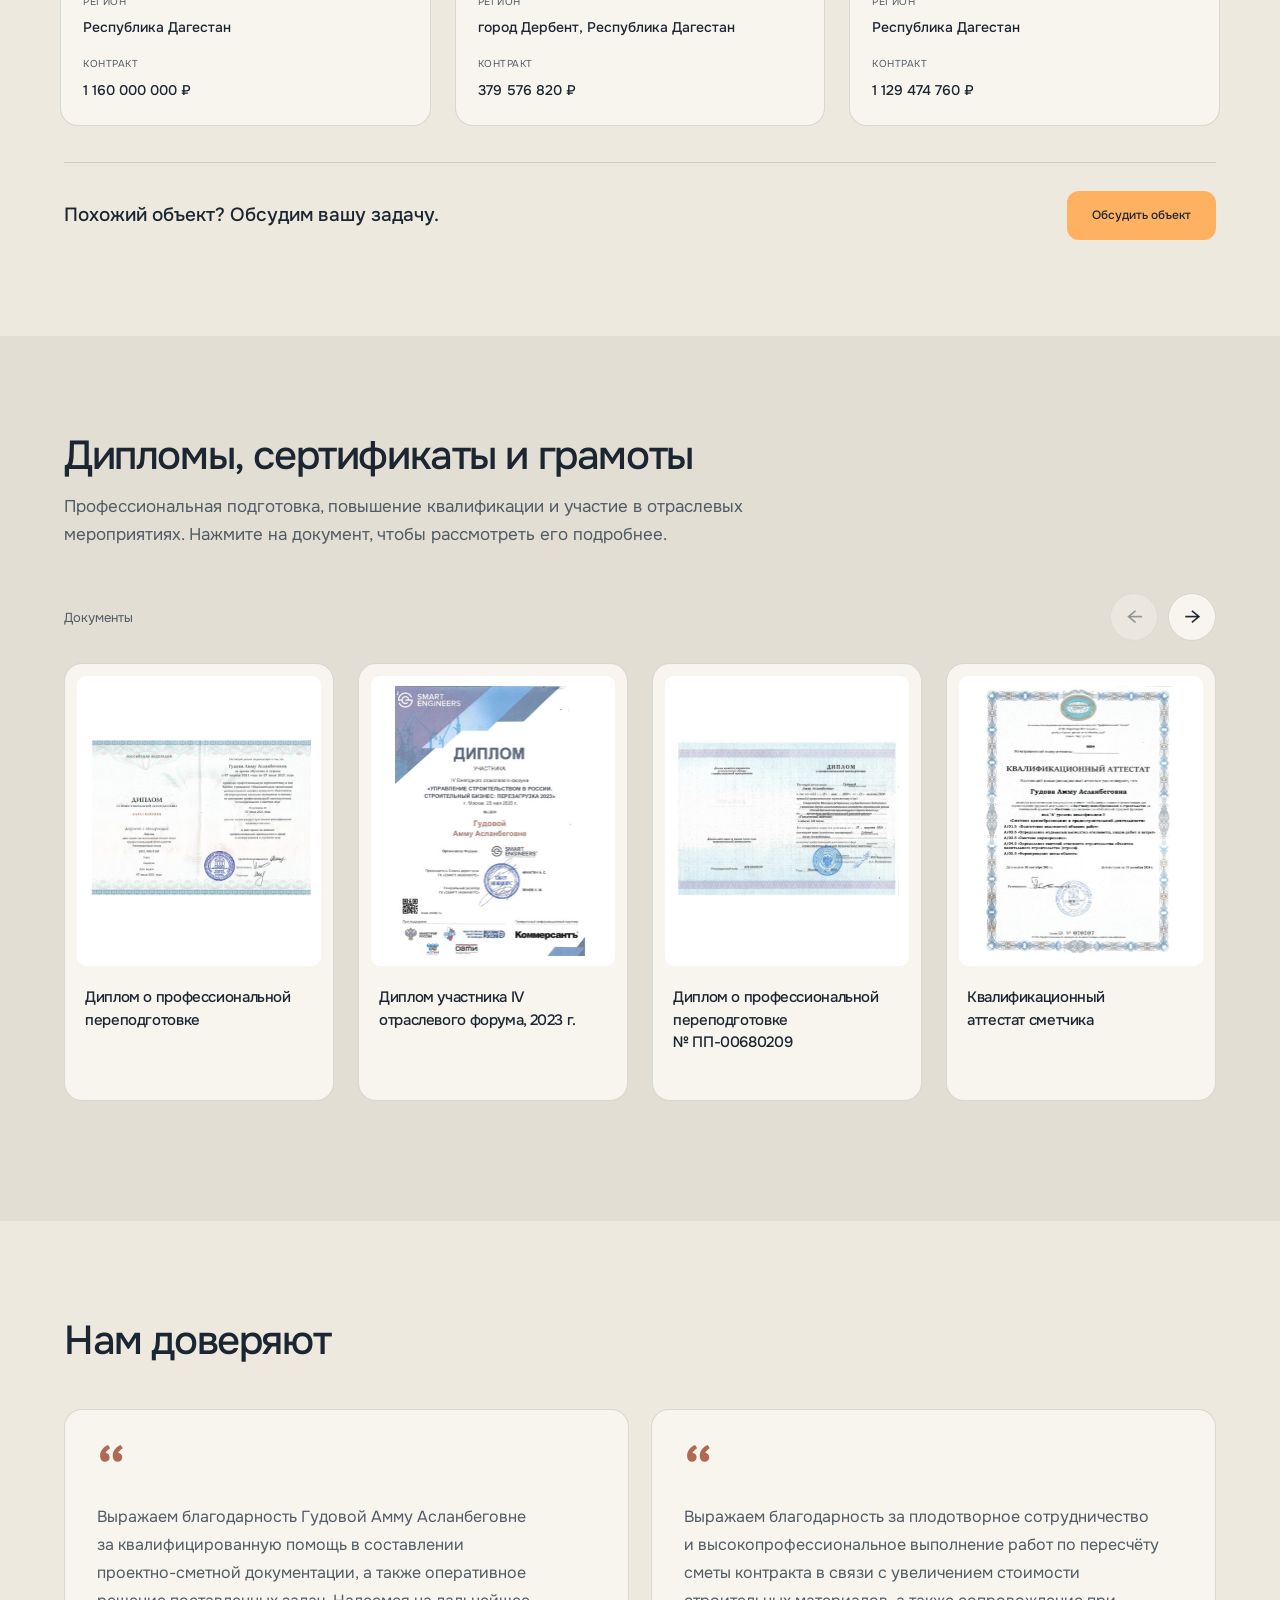
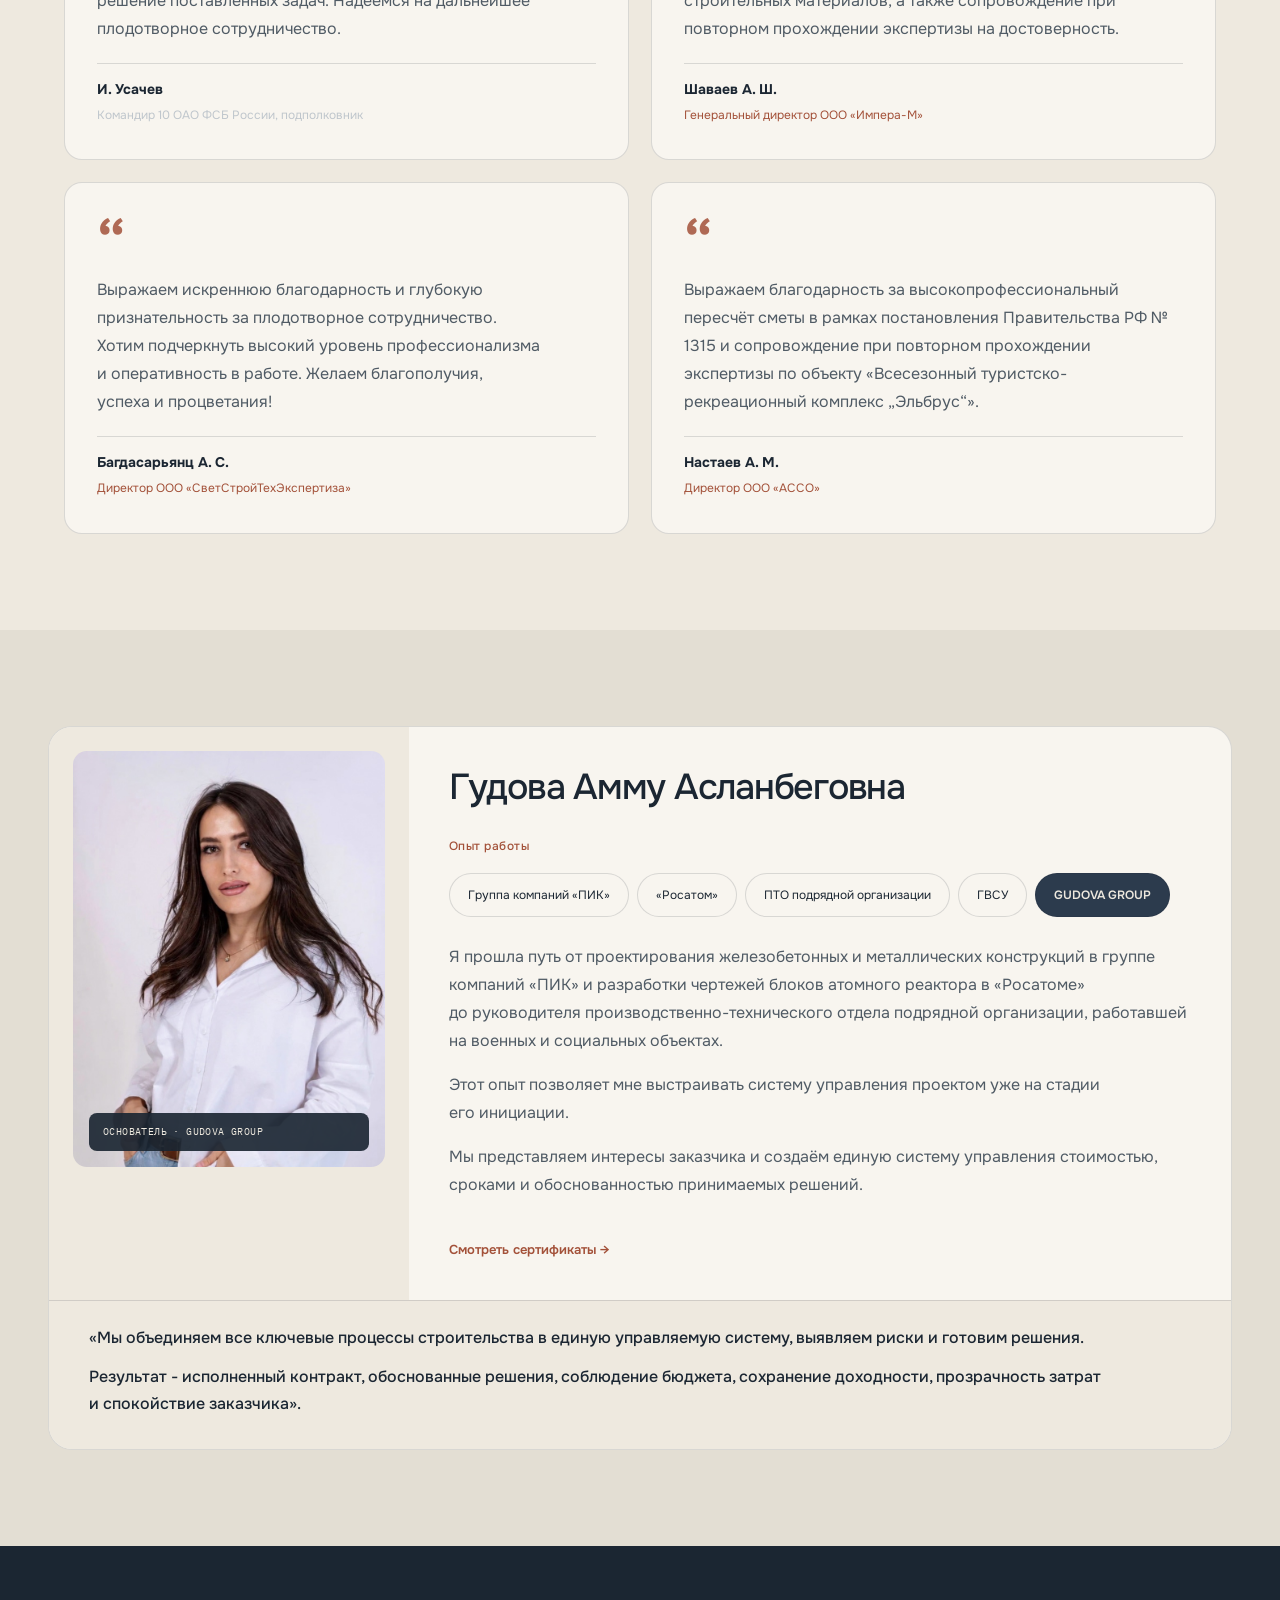
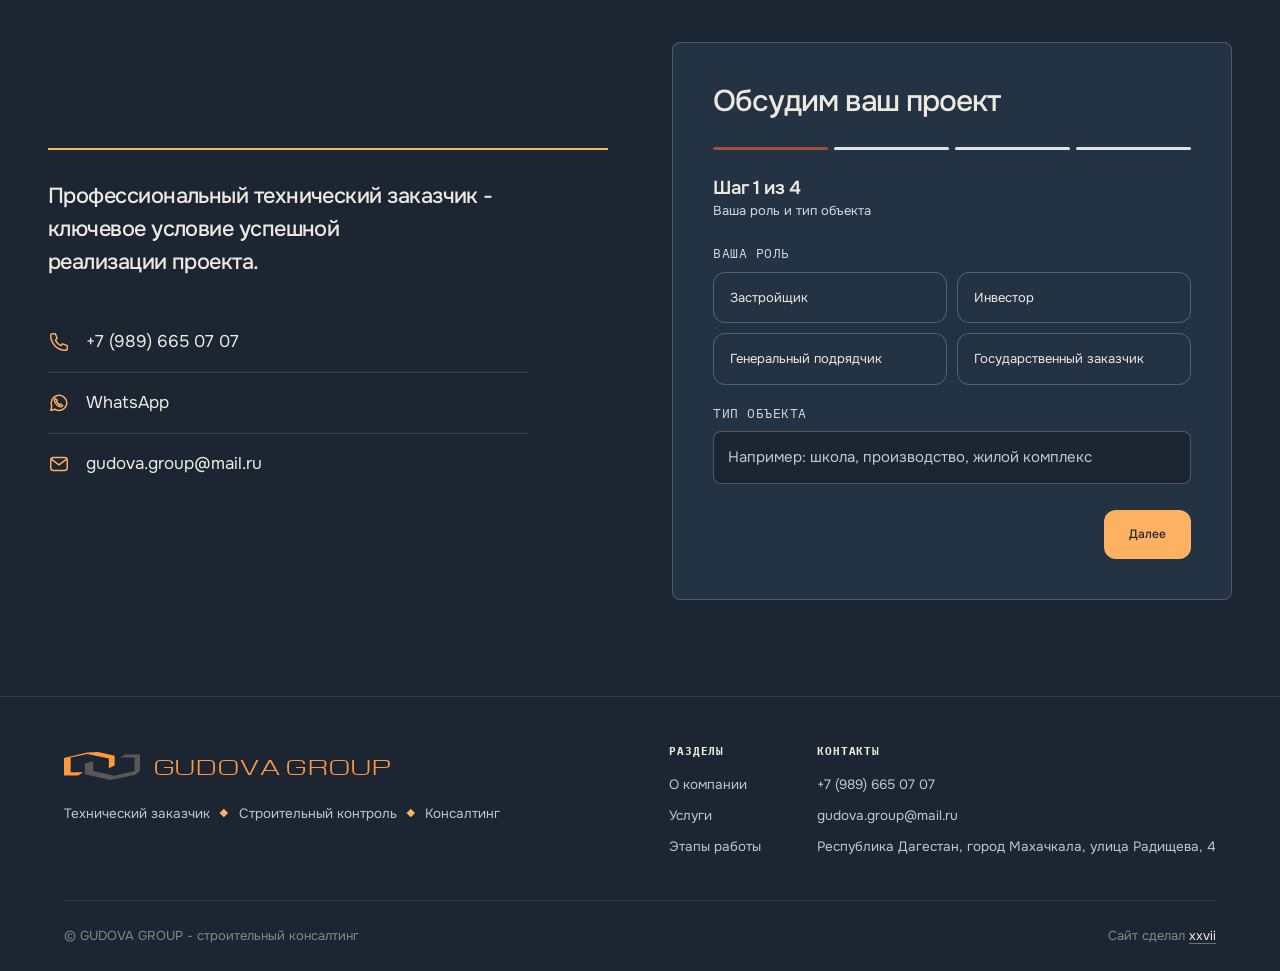
==== commit 5decc110: "Align disclosure controls and refine mobile spacing and typography" ====
--- a/index.html
+++ b/index.html
@@ -50,6 +50,7 @@
 <link rel="stylesheet" href="assets/css/astra-blocks.css?v=1">
 <link rel="stylesheet" href="assets/css/contact-options.css?v=1"><link rel="stylesheet" href="assets/css/founder-options.css?v=2"><link rel="stylesheet" href="assets/css/refinements.css?v=2"><link rel="stylesheet" href="assets/css/motion-refresh.css?v=8">
 <link rel="stylesheet" href="assets/css/callback.css?v=1">
+<link rel="stylesheet" href="assets/css/mobile-polish.css?v=1">
 </head>
 <body>
 
--- a/assets/css/mobile-polish.css
+++ b/assets/css/mobile-polish.css
@@ -0,0 +1,52 @@
+/* Consistent disclosure alignment and list rhythm. */
+.service-detail-head{margin-bottom:0;align-items:center}
+.service-detail summary,.phase-disclosure summary{align-items:center}
+.service-detail .scope-toggle,.phase .scope-toggle{position:relative;display:block;font-size:0;line-height:0;width:30px;height:30px;flex:0 0 30px;transform-origin:center}
+.scope-toggle::before,.scope-toggle::after{content:'';position:absolute;left:50%;top:50%;width:10px;height:1.5px;border-radius:1px;background:currentColor;transform:translate(-50%,-50%)}
+.scope-toggle::after{transform:translate(-50%,-50%) rotate(90deg)}
+.phase-body ul{margin:24px 0 0;padding:0;column-gap:40px}
+.phase-body li{position:relative;padding-left:18px;margin:0 0 16px;line-height:1.6;text-wrap:pretty}
+.phase-body li::before{width:4px;height:4px;top:.8em;left:0;border-radius:50%;transform:translateY(-50%)}
+.service-detail li::before{width:4px;height:4px;content:'';top:calc(10px + .8em);left:0;border-radius:50%;transform:translateY(-50%)}
+@media(max-width:760px){
+ :root{--gutter:20px}
+ .wrap,.wrap-narrow{padding-inline:20px}
+ main>section:not(.hero){padding-block:40px}
+ main>.company-credentials{padding-top:0}
+ .section-head{margin-bottom:24px}
+ .section-head h2{font-size:28px;line-height:1.22;letter-spacing:-.025em;text-wrap:pretty}
+ .service-details-grid .service-detail{padding-inline:18px}
+ .service-detail-head{gap:12px}
+ .service-detail-head>span{font-size:13px;min-width:20px}
+ .service-detail h3{font-size:19px;line-height:1.35;text-wrap:pretty}
+ .service-detail summary{min-height:88px;padding-block:20px;gap:12px}
+ .service-detail details>ul{padding-bottom:20px}
+ .service-detail li{font-size:16px;line-height:1.6;padding-block:9px}
+ .phase{margin-bottom:12px}
+ .phase-body{padding:16px 18px}
+ .phase-body h3{font-size:20px;line-height:1.35;text-wrap:pretty}
+ .phase-body ul{column-count:1;column-gap:0;margin-top:18px!important}
+ .phase-body li{padding-left:16px;font-size:16px;line-height:1.6;margin-bottom:14px;text-wrap:wrap}
+ .phase-body li:last-child{margin-bottom:4px}
+ .credential-list li{padding:22px;font-size:15px;line-height:1.65}
+ .intro-links{gap:12px;margin-top:22px;display:flex;flex-wrap:wrap}
+ .intro-links .btn{font-size:13px;padding:12px 16px}
+ .intro-grid{gap:28px}
+ .proj-summary .txt{font-size:15px;line-height:1.6}
+ .proj-summary .num{margin-bottom:16px}
+ .media-toolbar{margin-block:22px 18px}
+ .proj-panel .pp-body{padding:20px}
+ .proj-panel h3{font-size:21px;line-height:1.35;text-wrap:pretty}
+ .proj-panel .pp-meta div b{font-size:16px;line-height:1.5}
+ #cooperation .tl-step{padding:22px 18px;gap:12px}
+ #cooperation .tl-step .tl-title{font-size:19px;line-height:1.35}
+ .document-card h3{font-size:16px;line-height:1.5}
+ .cta-layout{gap:28px}
+ #contacts .wrap{padding-inline:20px}
+ .form-card{padding:24px 20px}
+ .contact-form-title{font-size:26px;line-height:1.25}
+ .founder-copy{padding:24px 20px!important}
+ .founder-manifesto p{font-size:16px;line-height:1.65}
+ .mobile-bar a{font-size:14px;min-height:48px}
+}
+@media(max-width:360px){.section-head h2{font-size:26px}.service-detail h3{font-size:18px}.service-detail-head{gap:8px}.service-details-grid .service-detail{padding-inline:14px}}
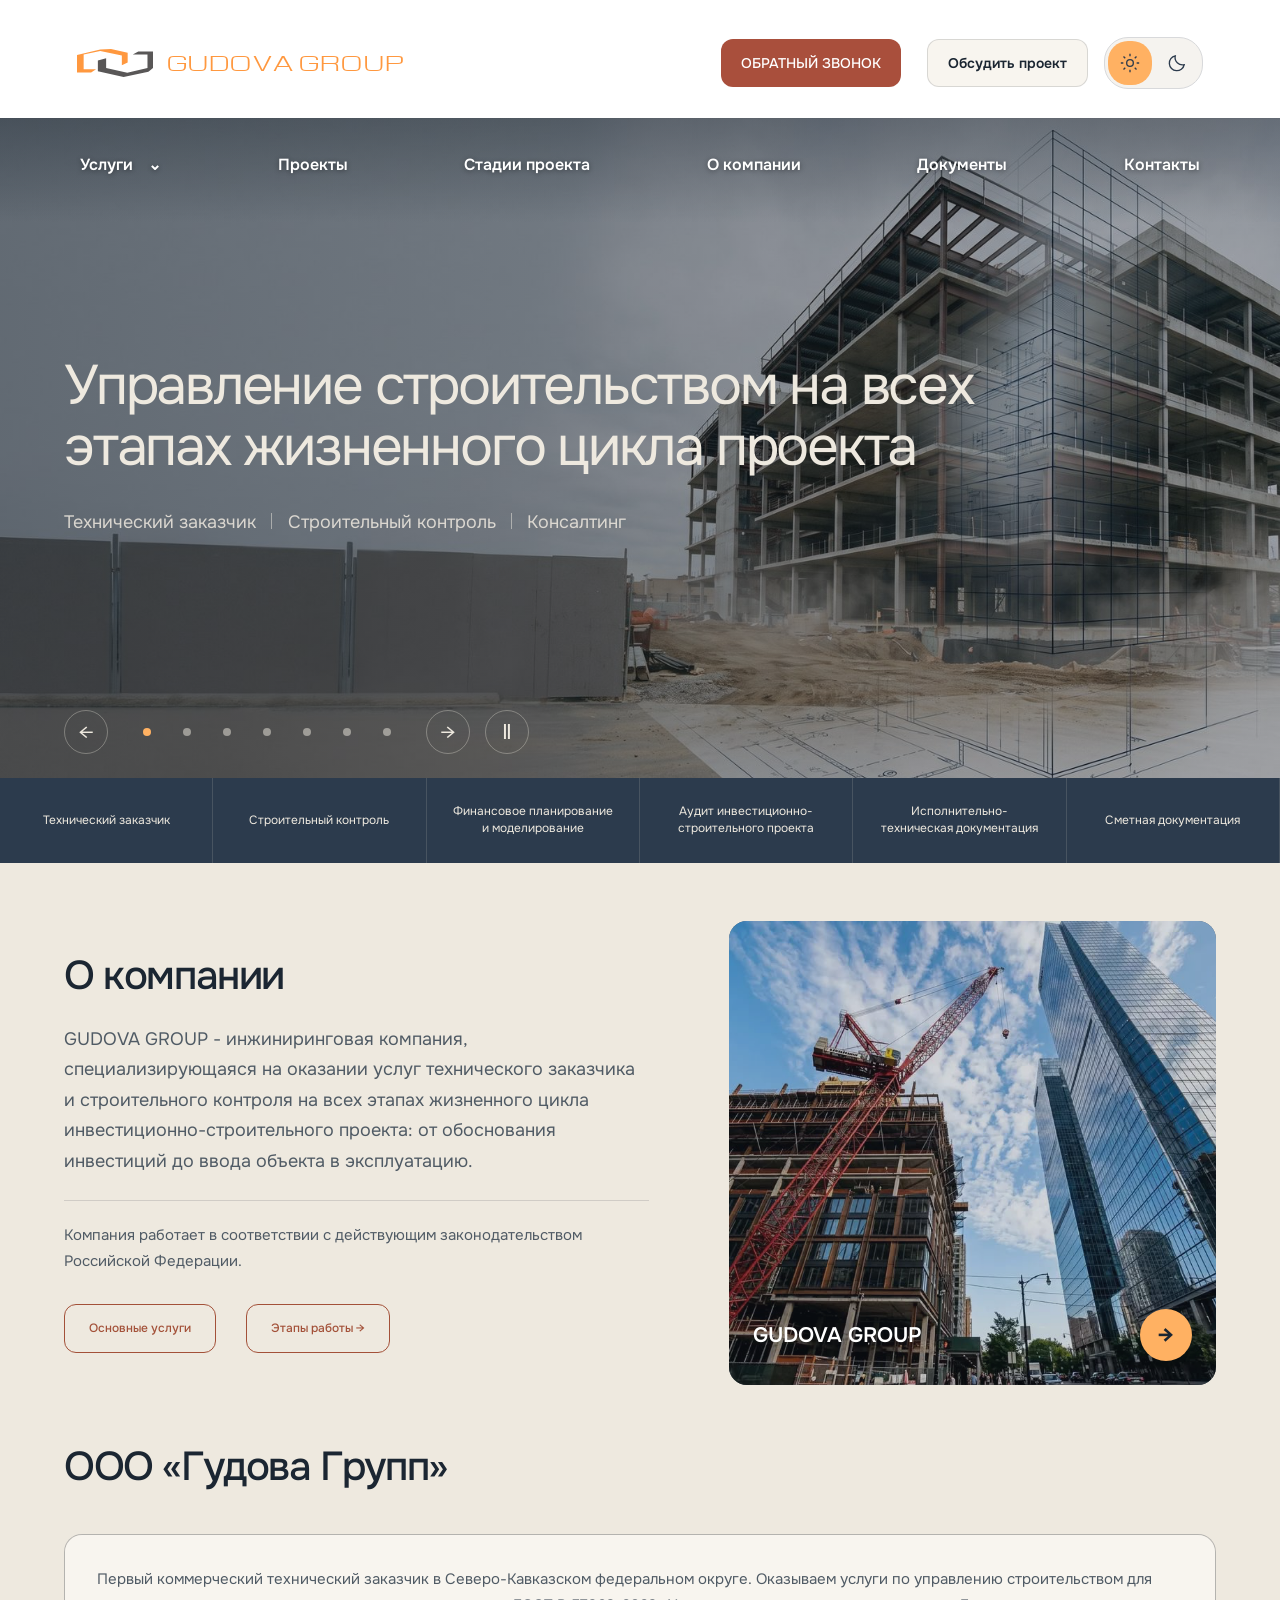
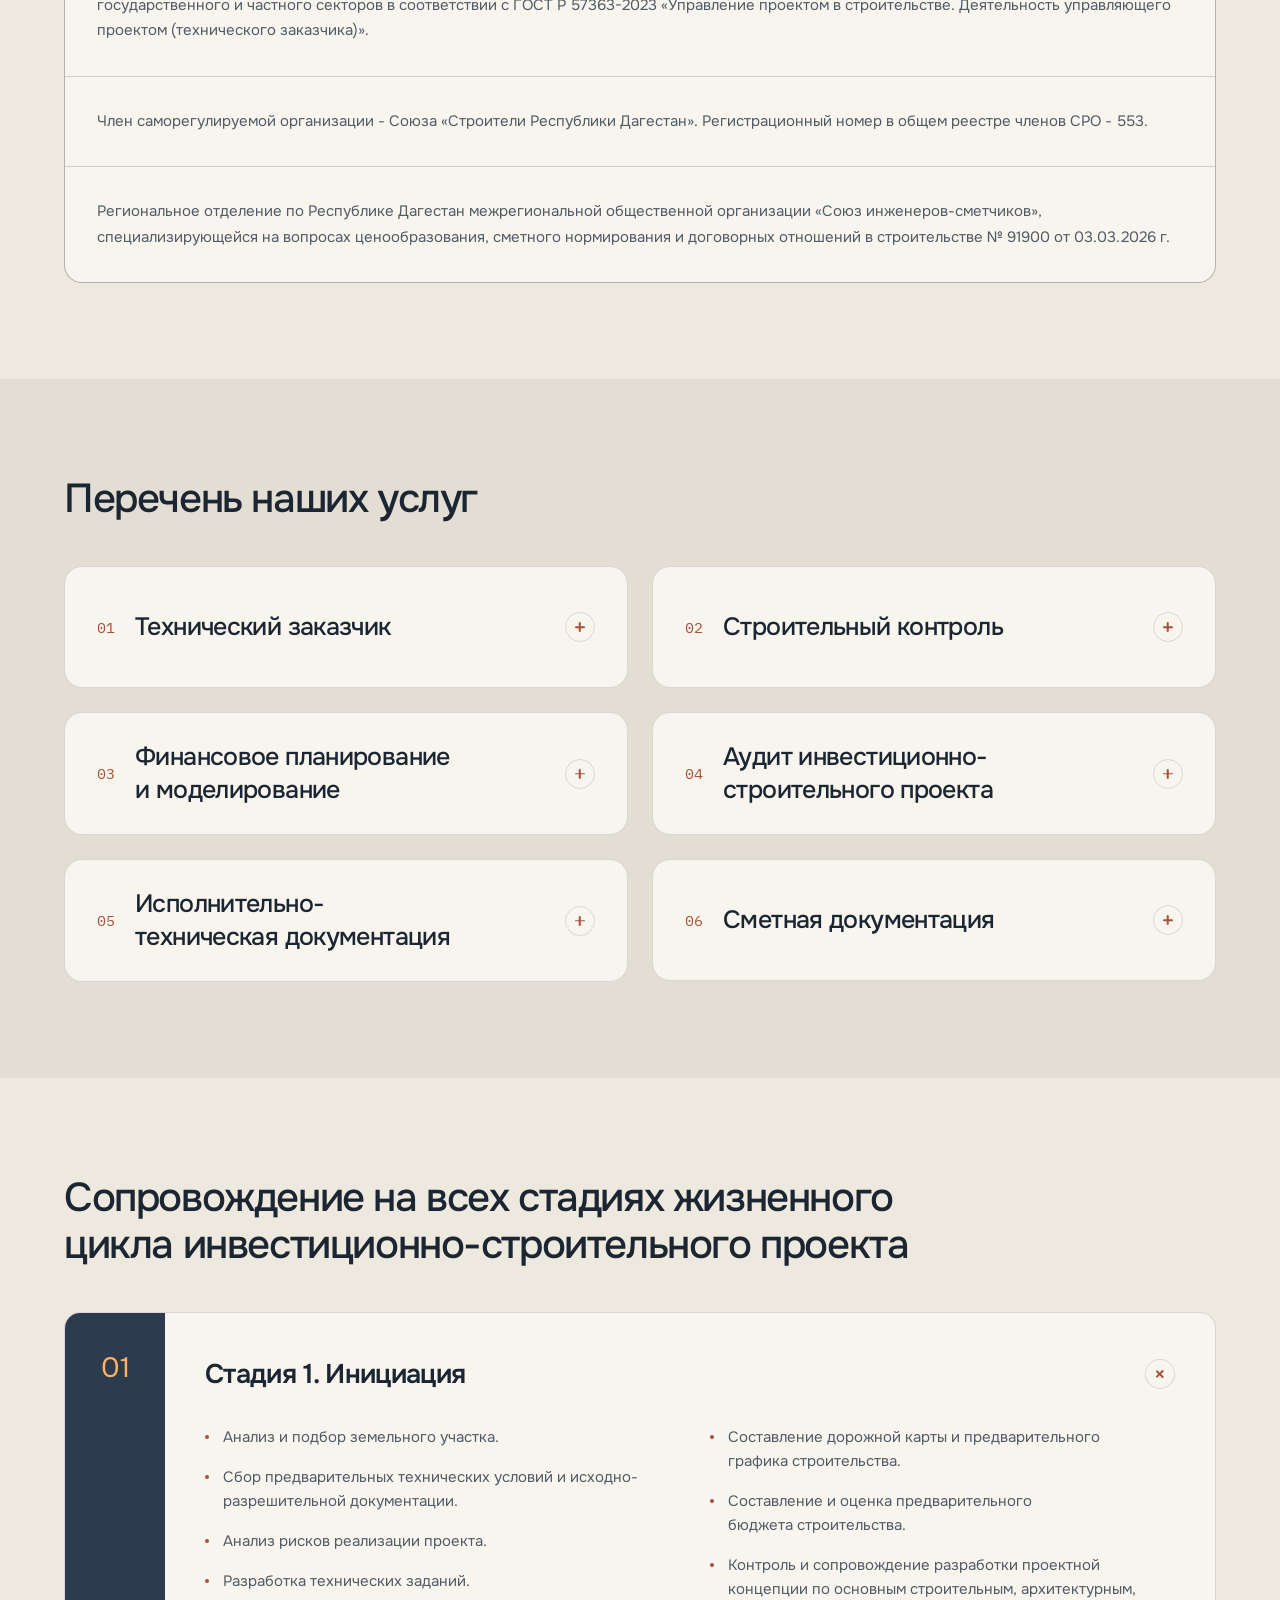
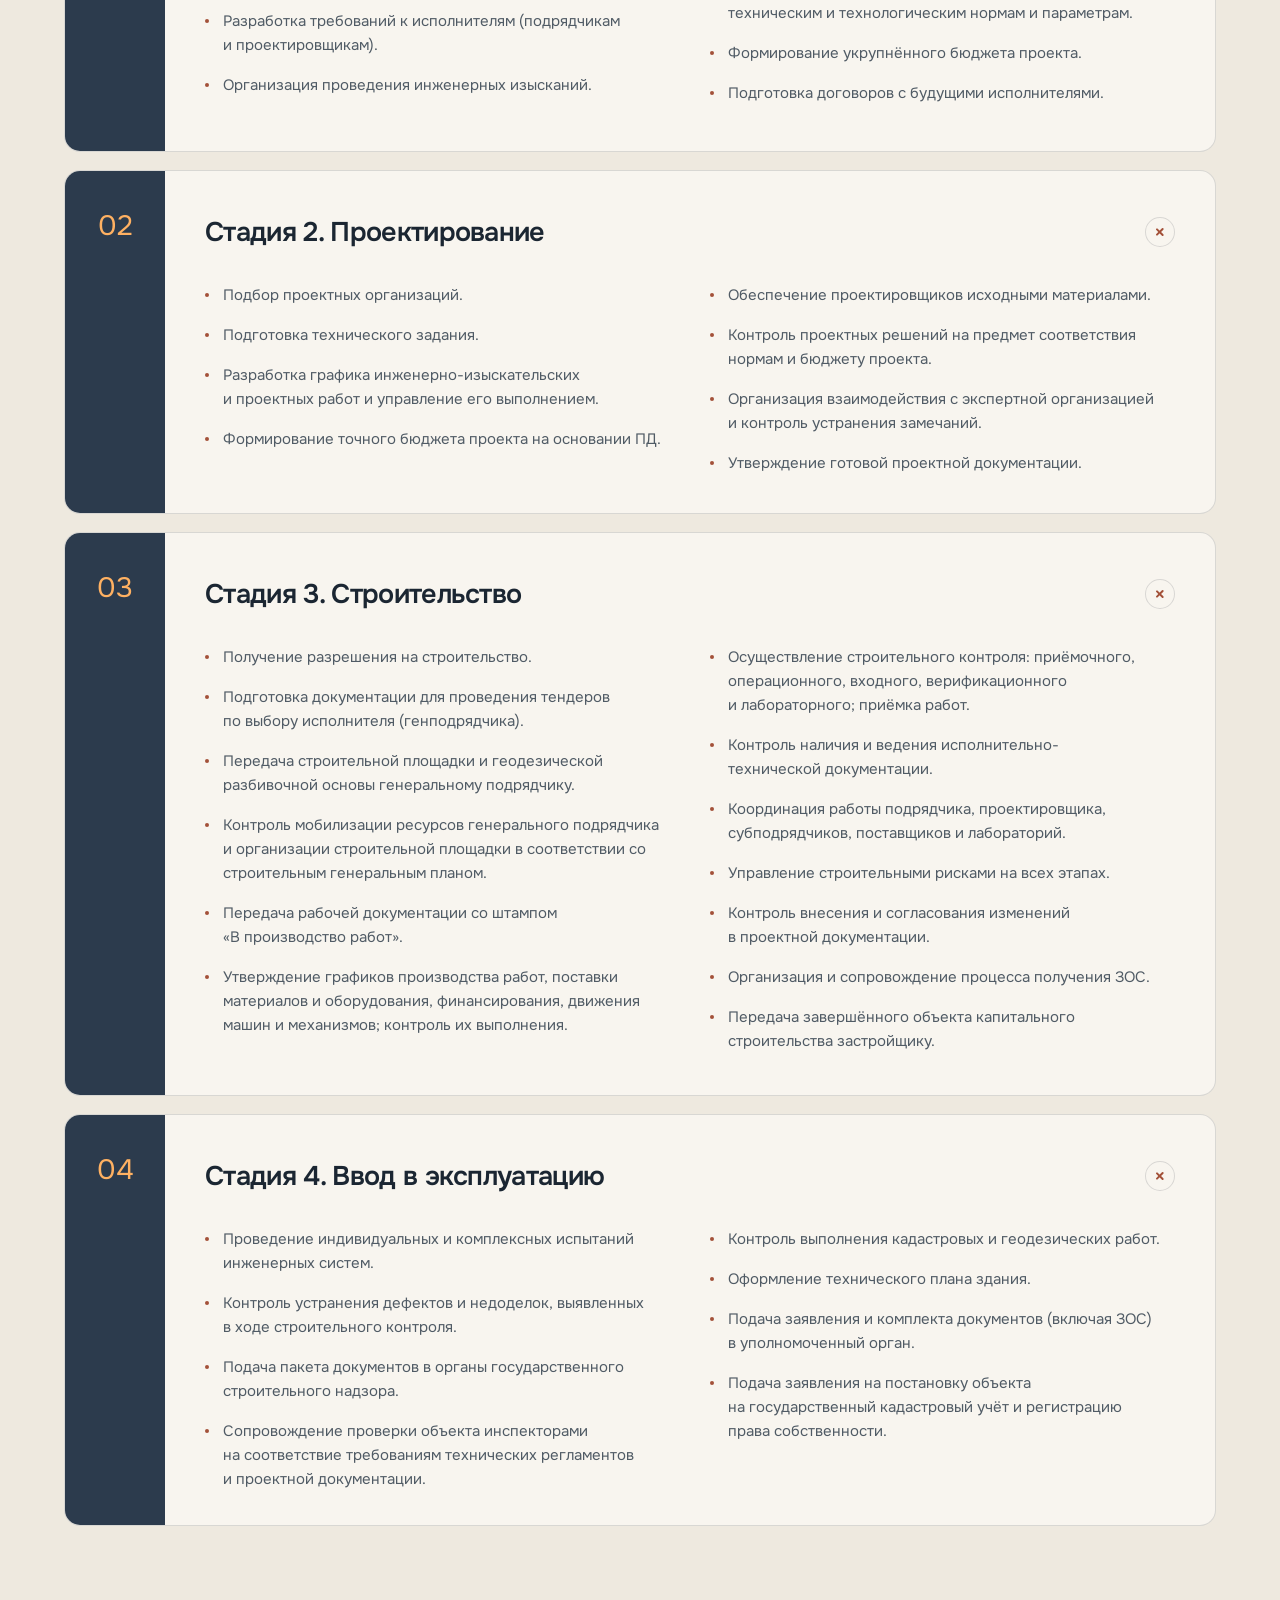
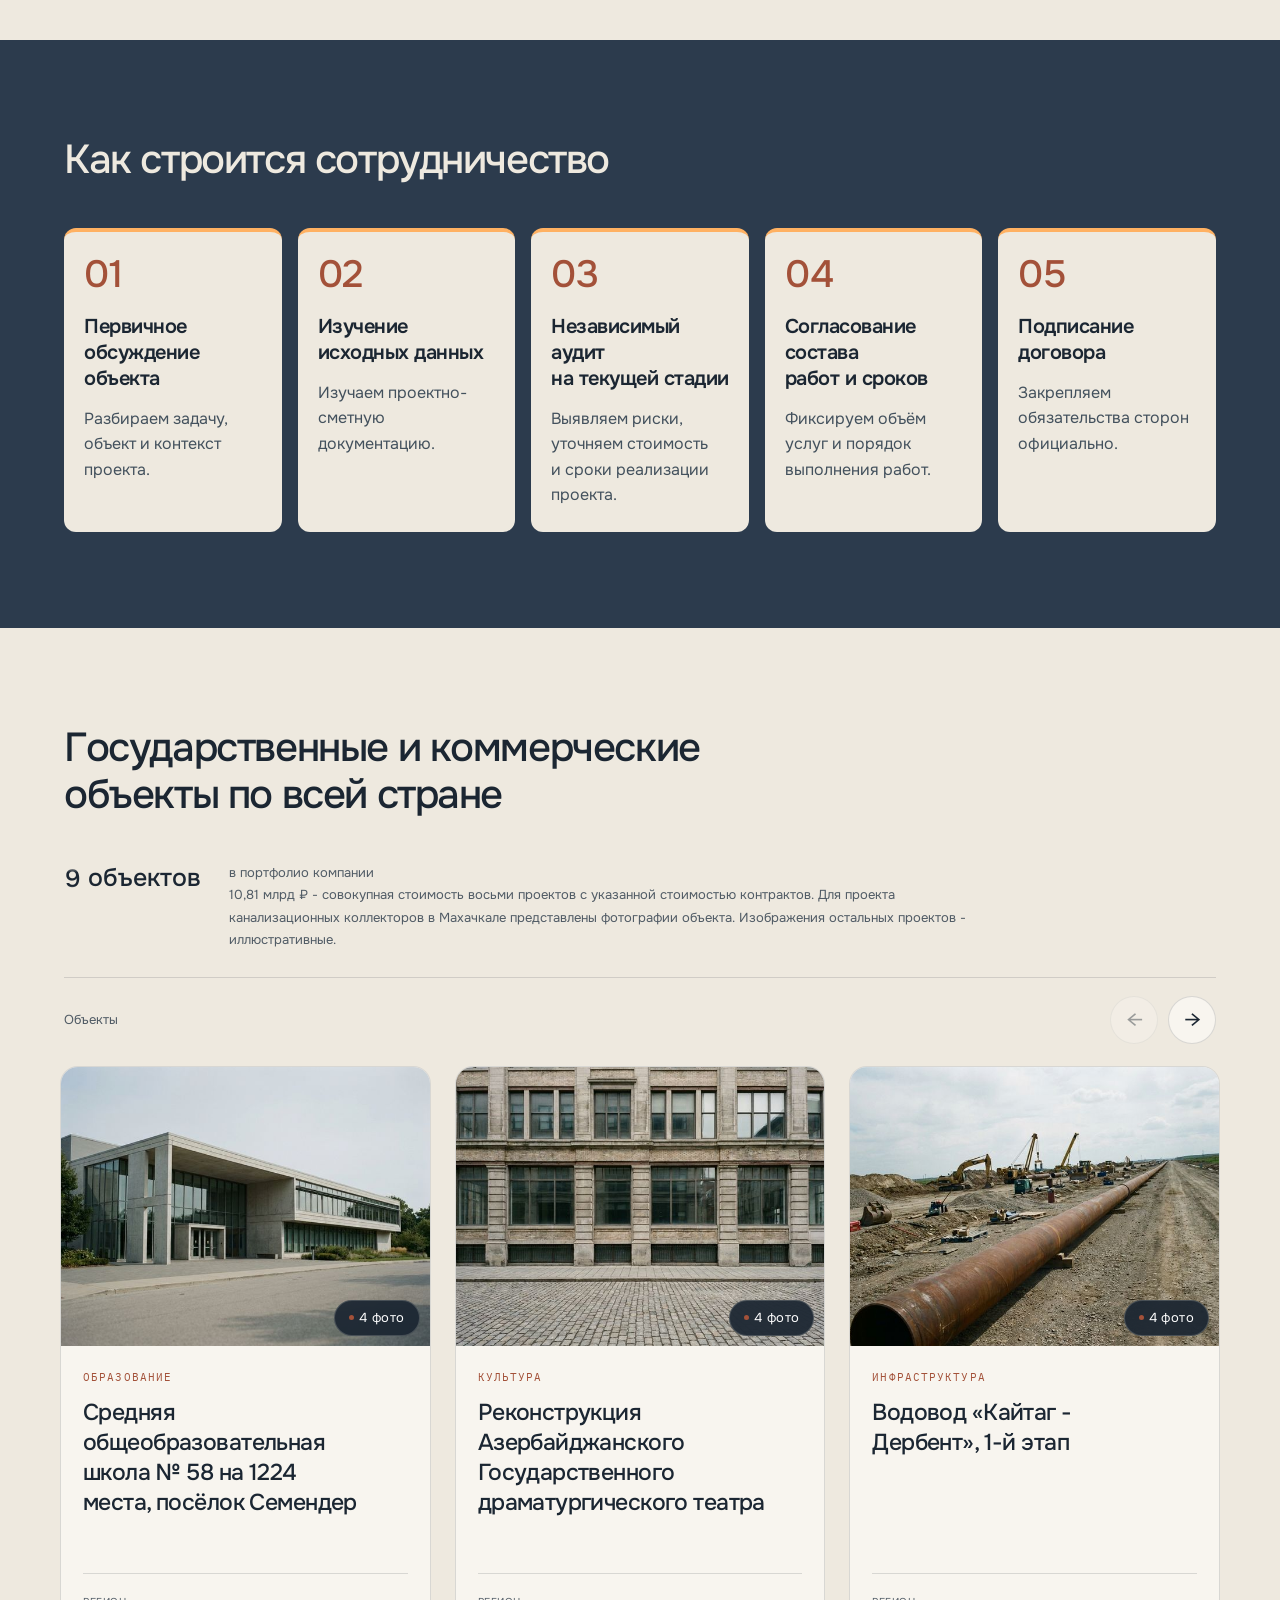
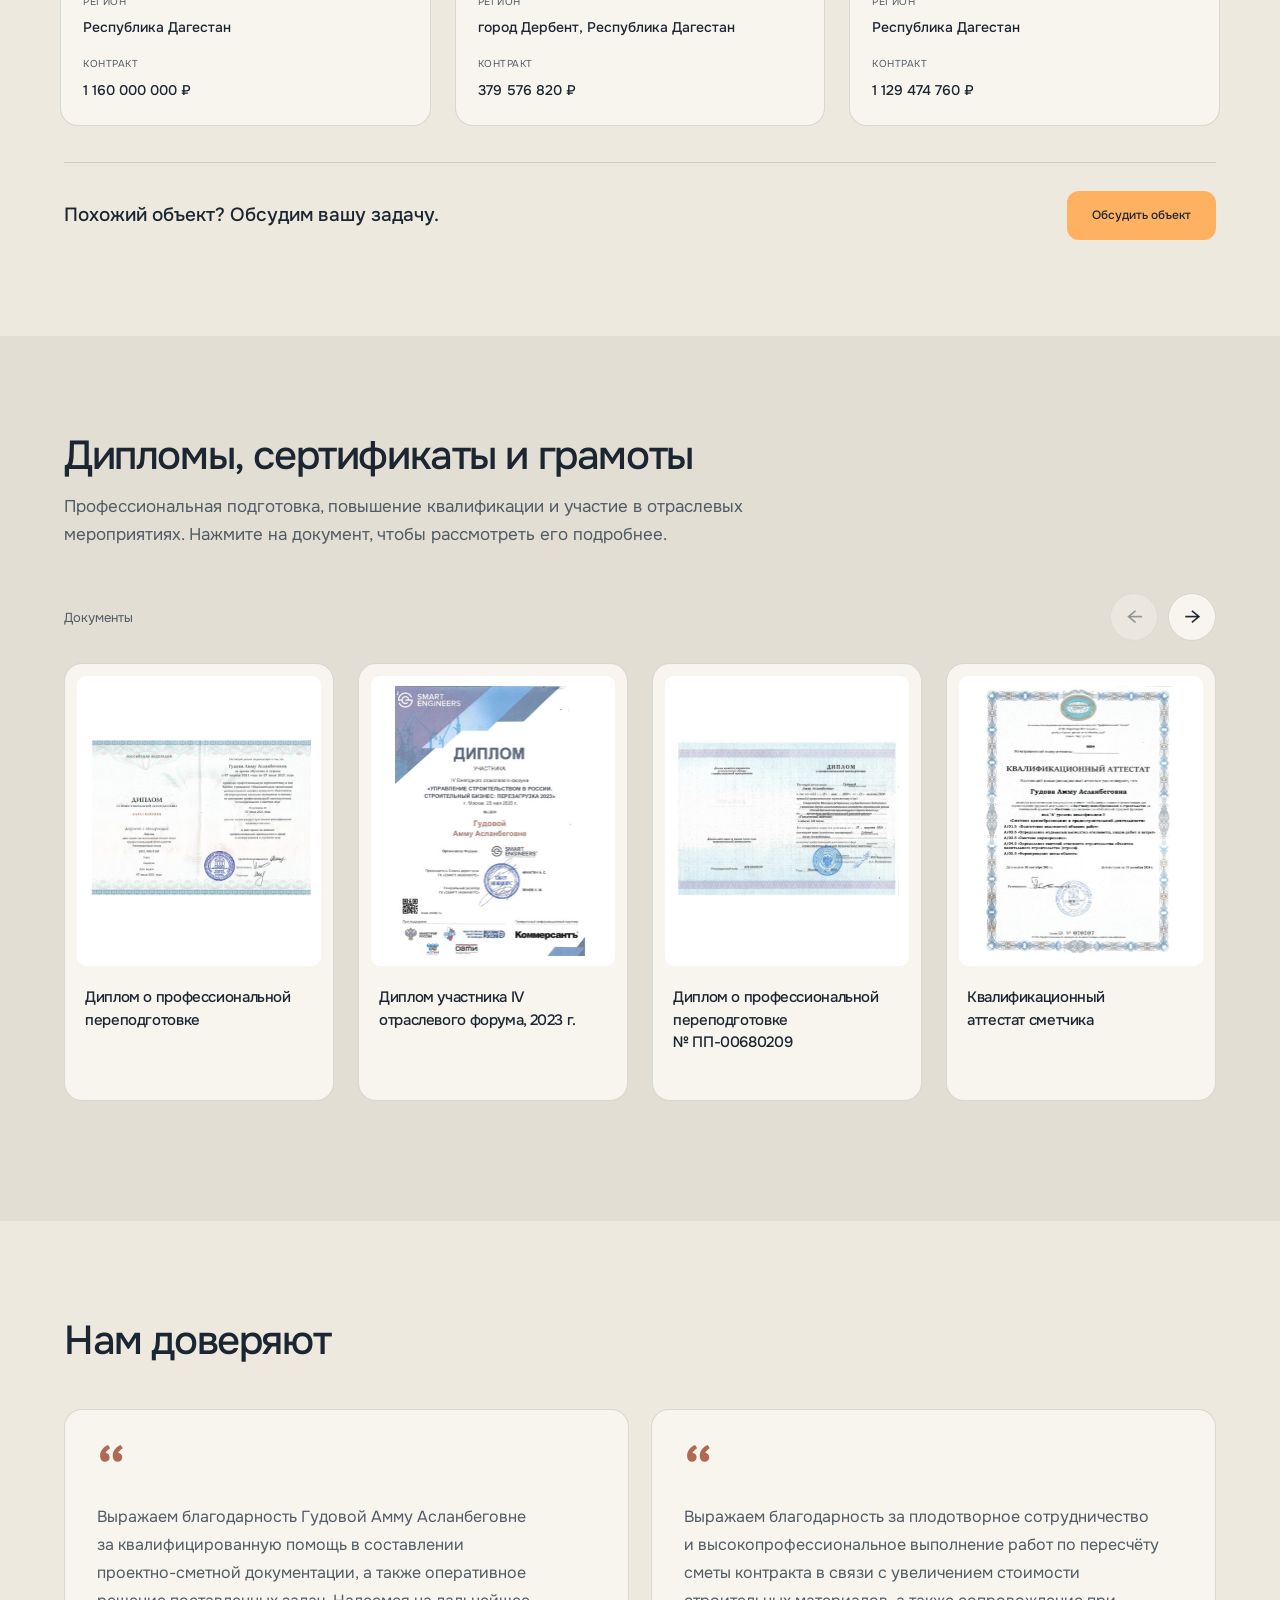
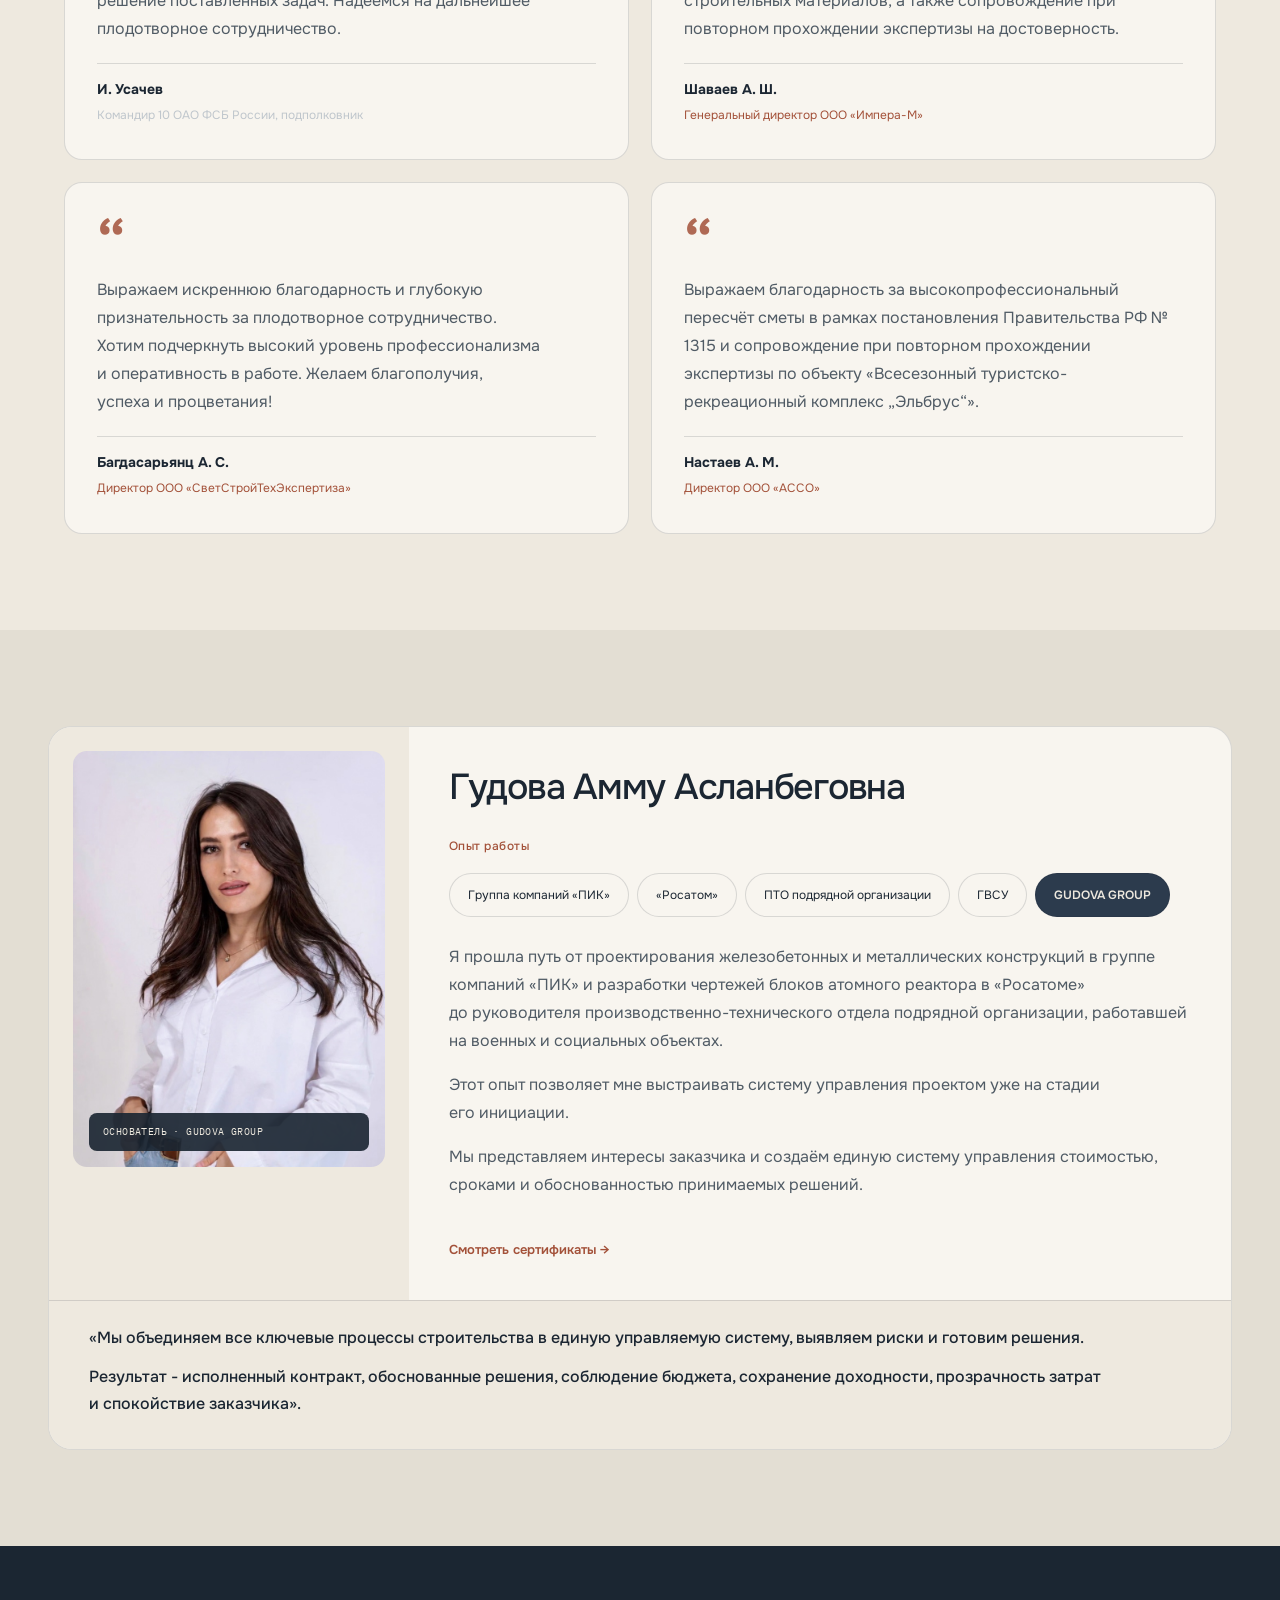
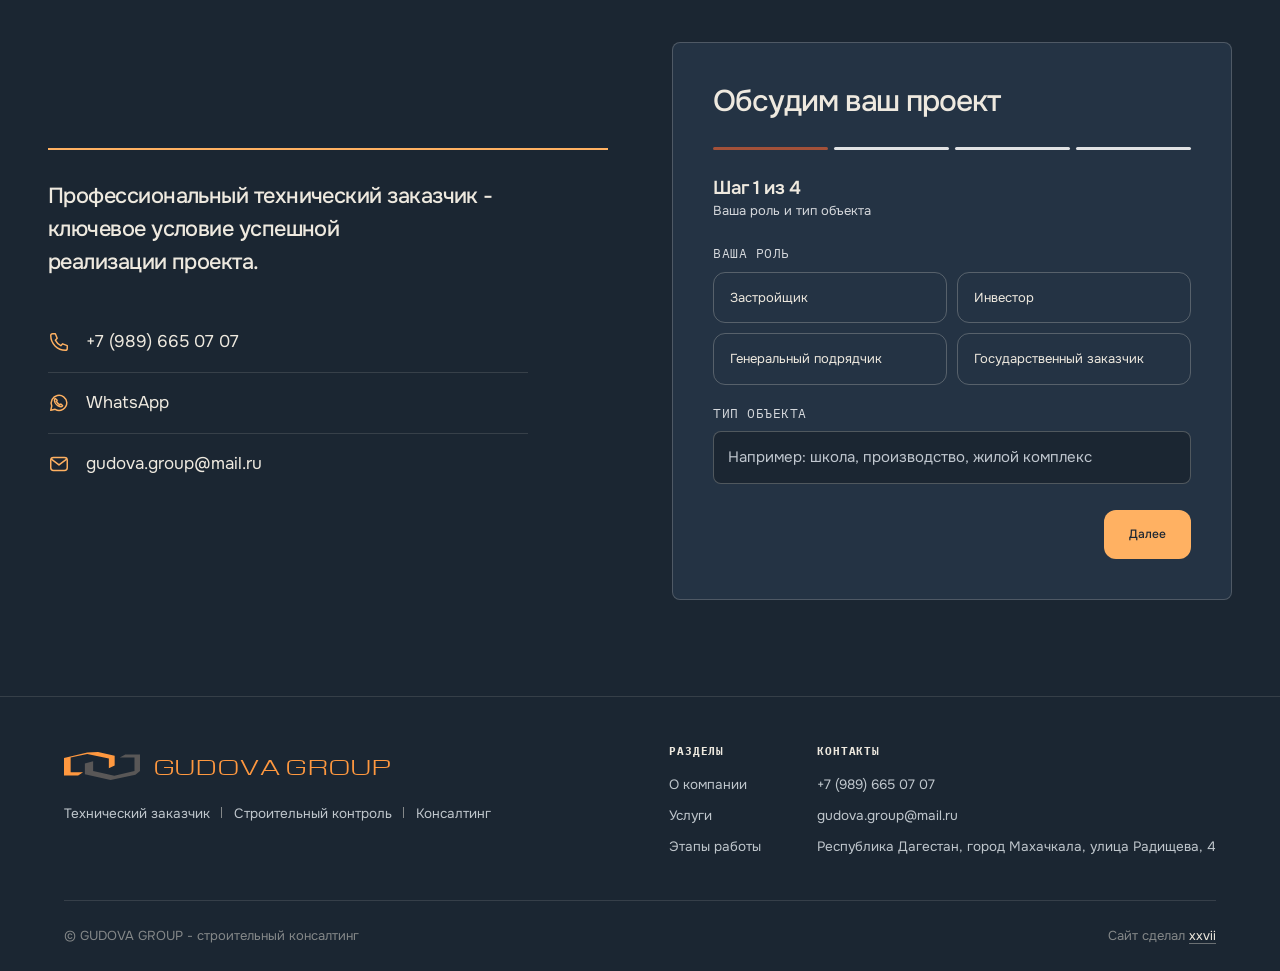
==== commit 4a3db8cd: "Align disclosure controls and refine mobile spacing and typography" ====
--- a/index.html
+++ b/index.html
@@ -48,7 +48,7 @@
 <link rel="stylesheet" href="assets/css/variants.css?v=12">
 <link rel="stylesheet" href="assets/css/header-reference.css?v=17">
 <link rel="stylesheet" href="assets/css/astra-blocks.css?v=1">
-<link rel="stylesheet" href="assets/css/contact-options.css?v=1"><link rel="stylesheet" href="assets/css/founder-options.css?v=2"><link rel="stylesheet" href="assets/css/refinements.css?v=2"><link rel="stylesheet" href="assets/css/motion-refresh.css?v=8">
+<link rel="stylesheet" href="assets/css/contact-options.css?v=1"><link rel="stylesheet" href="assets/css/founder-options.css?v=2"><link rel="stylesheet" href="assets/css/refinements.css?v=2"><link rel="stylesheet" href="assets/css/motion-refresh.css?v=9">
 <link rel="stylesheet" href="assets/css/callback.css?v=1">
 <link rel="stylesheet" href="assets/css/mobile-polish.css?v=1">
 </head>
--- a/assets/css/motion-refresh.css
+++ b/assets/css/motion-refresh.css
@@ -45,4 +45,4 @@
 /* Subtle directional shading for the hero text. */
 html .smart-hero .hero-slide::after{background:linear-gradient(90deg,rgba(16,27,38,.56) 0%,rgba(16,27,38,.46) 55%,rgba(16,27,38,.36) 100%)}
 html .smart-hero .hero-navigation{background:linear-gradient(180deg,rgba(16,27,38,.32),rgba(16,27,38,.12) 65%,transparent)}
-.smart-hero .lede-sep{width:1px;height:.85em;background:rgba(238,233,223,.5);transform:none;margin:0 .85em;vertical-align:-.05em}
+.lede-sep{width:1px;height:.85em;background:rgba(238,233,223,.5);transform:none;margin:0 .85em;vertical-align:-.05em}
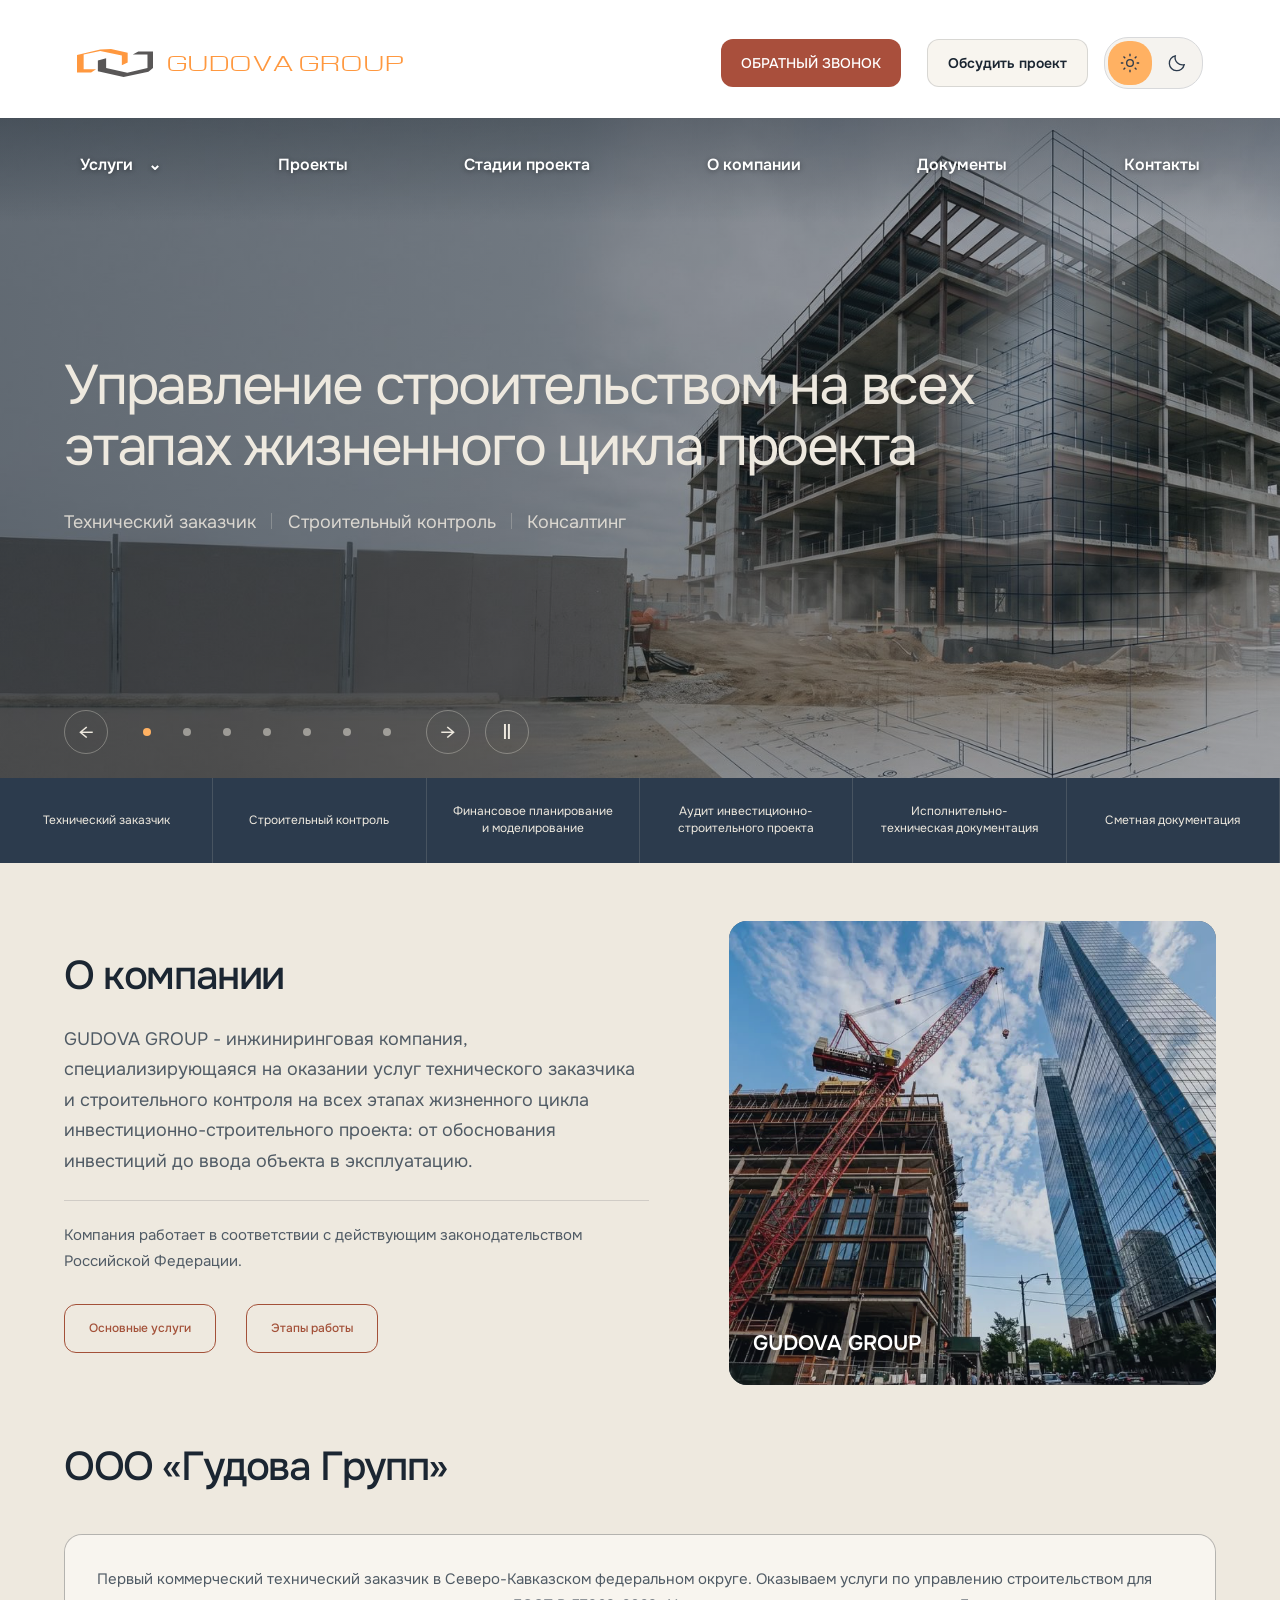
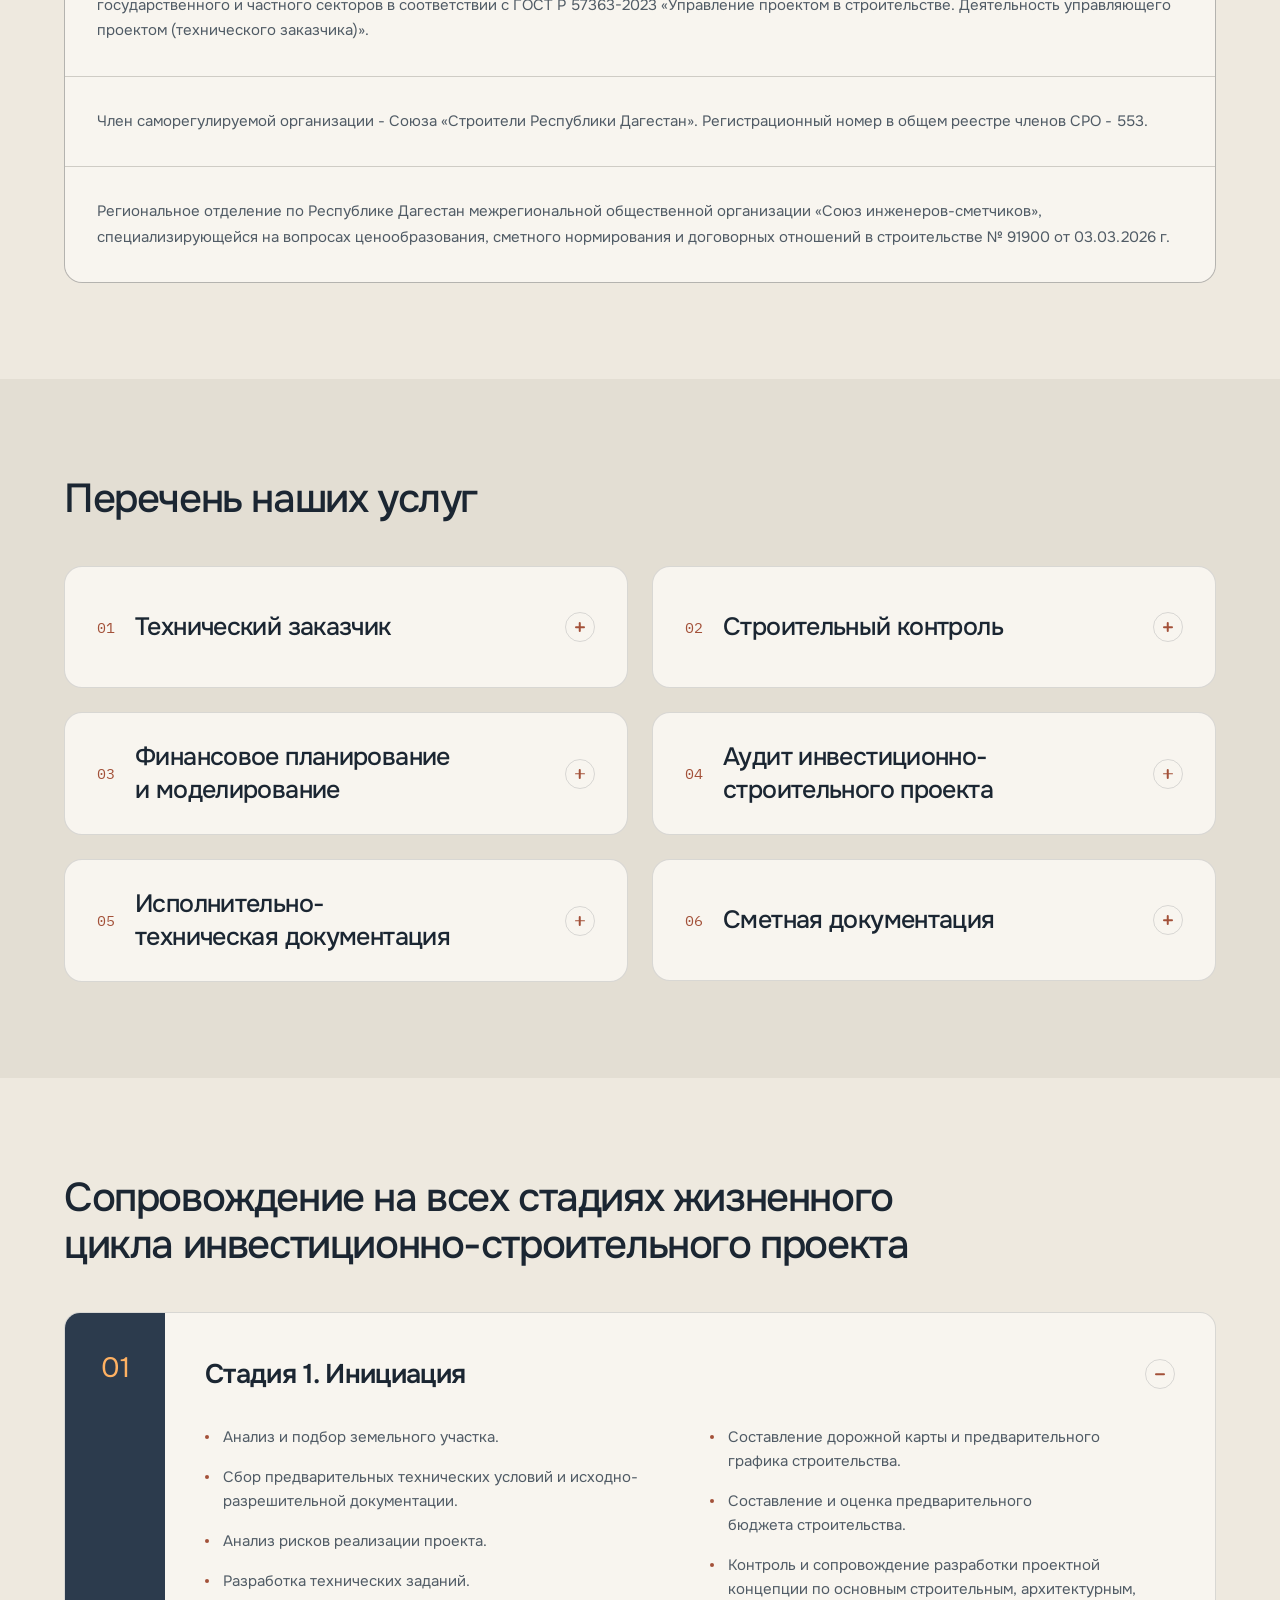
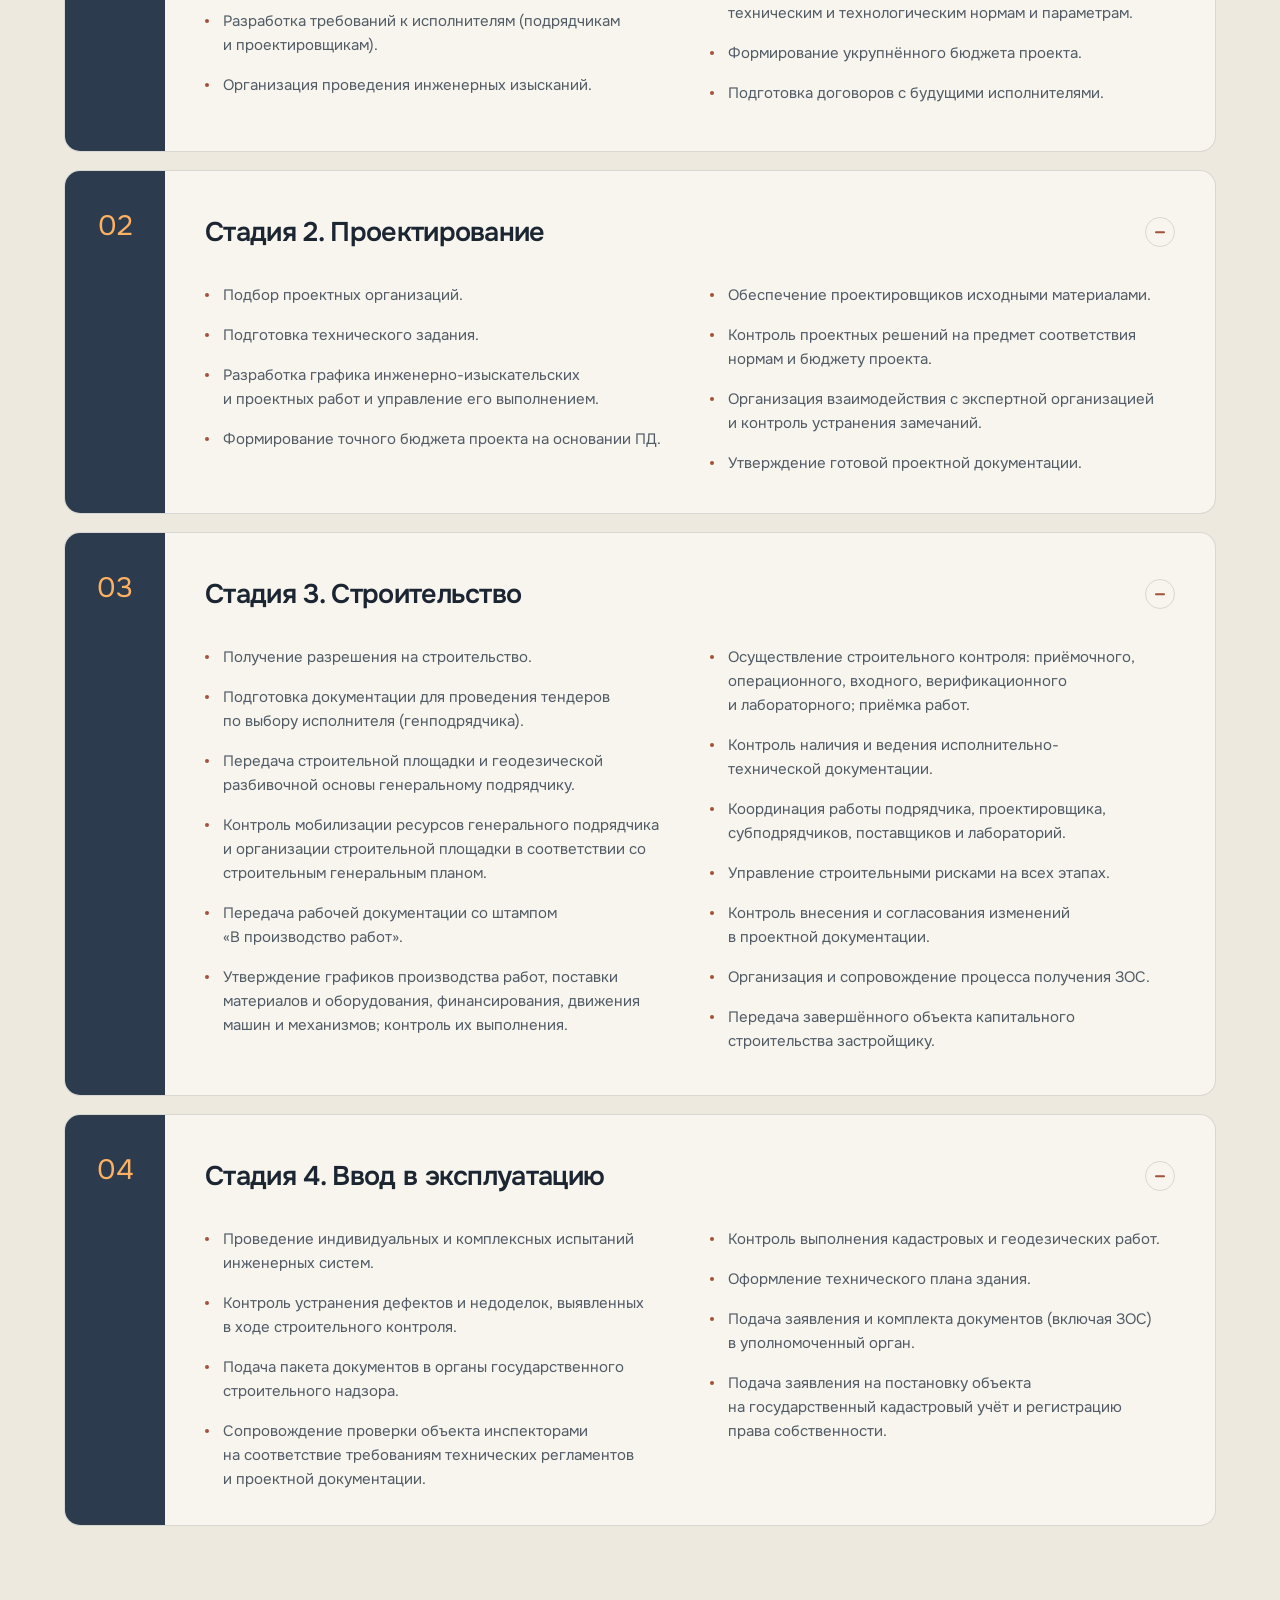
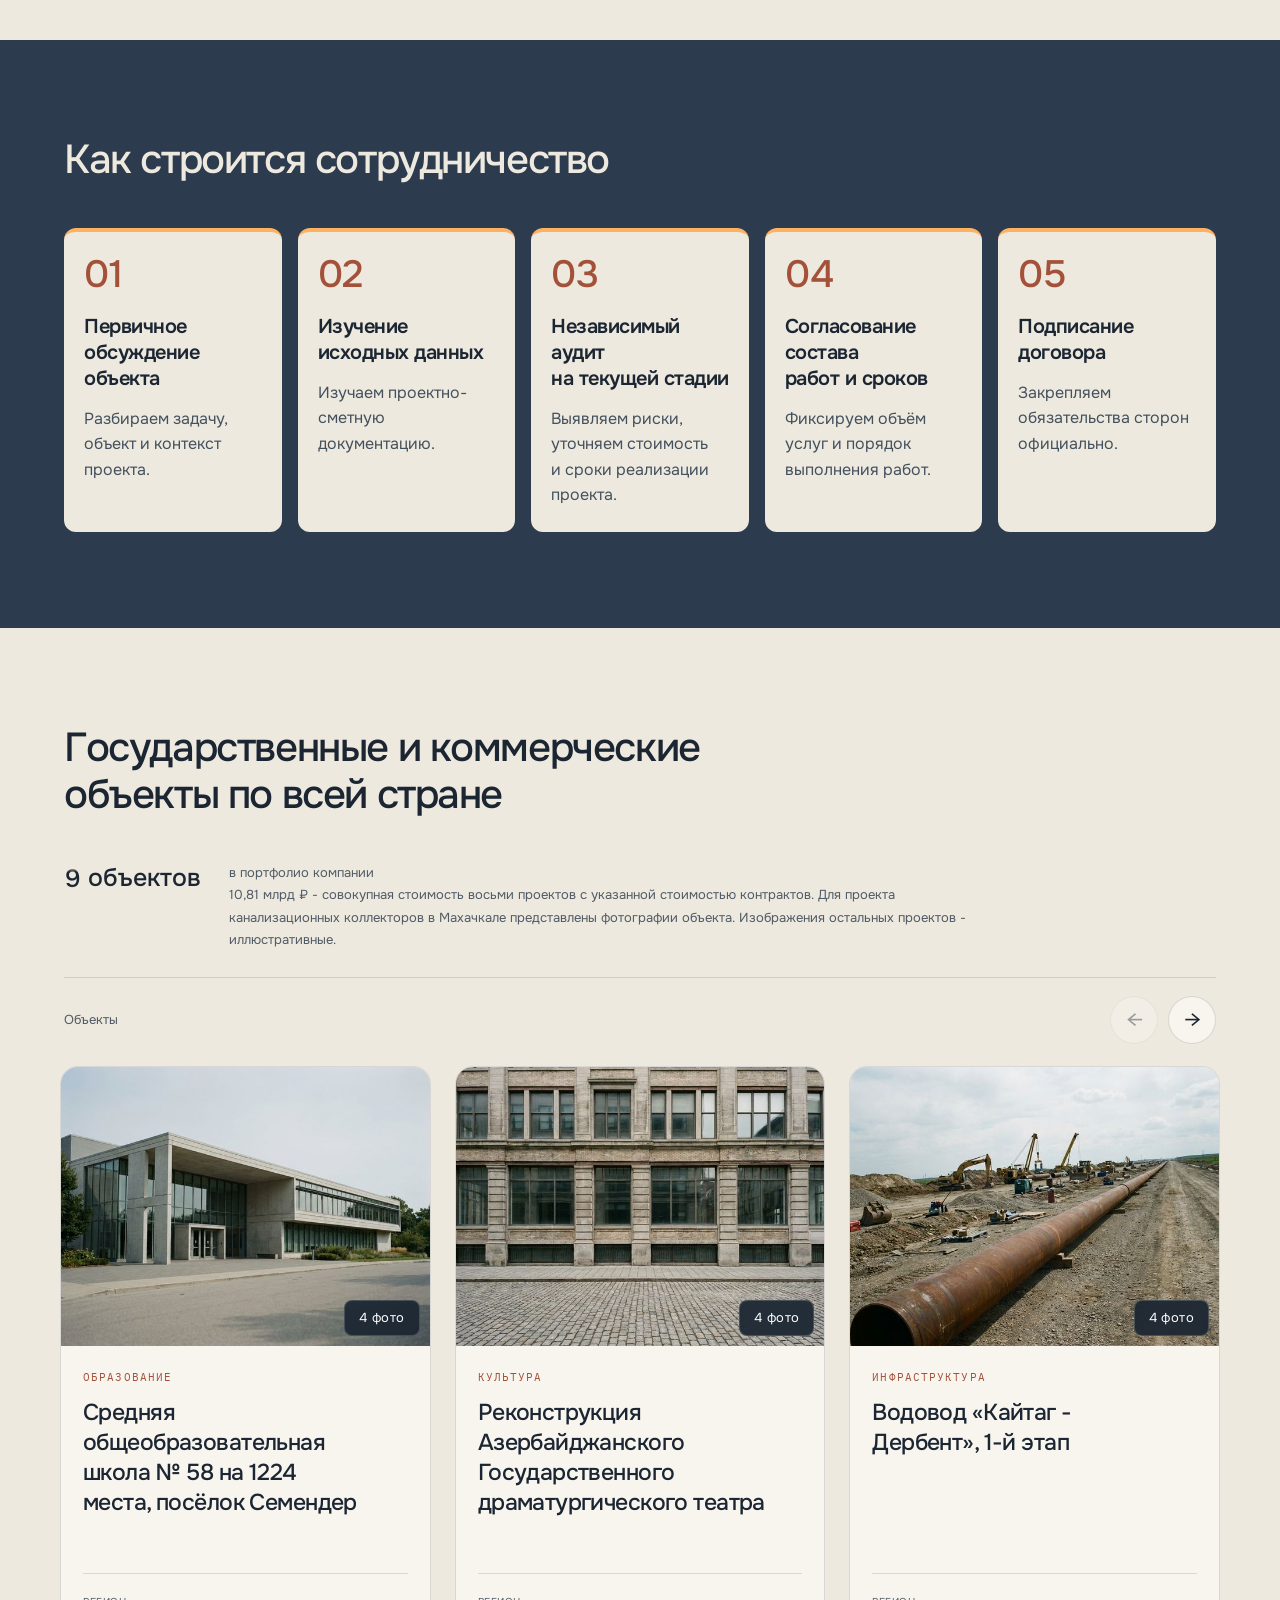
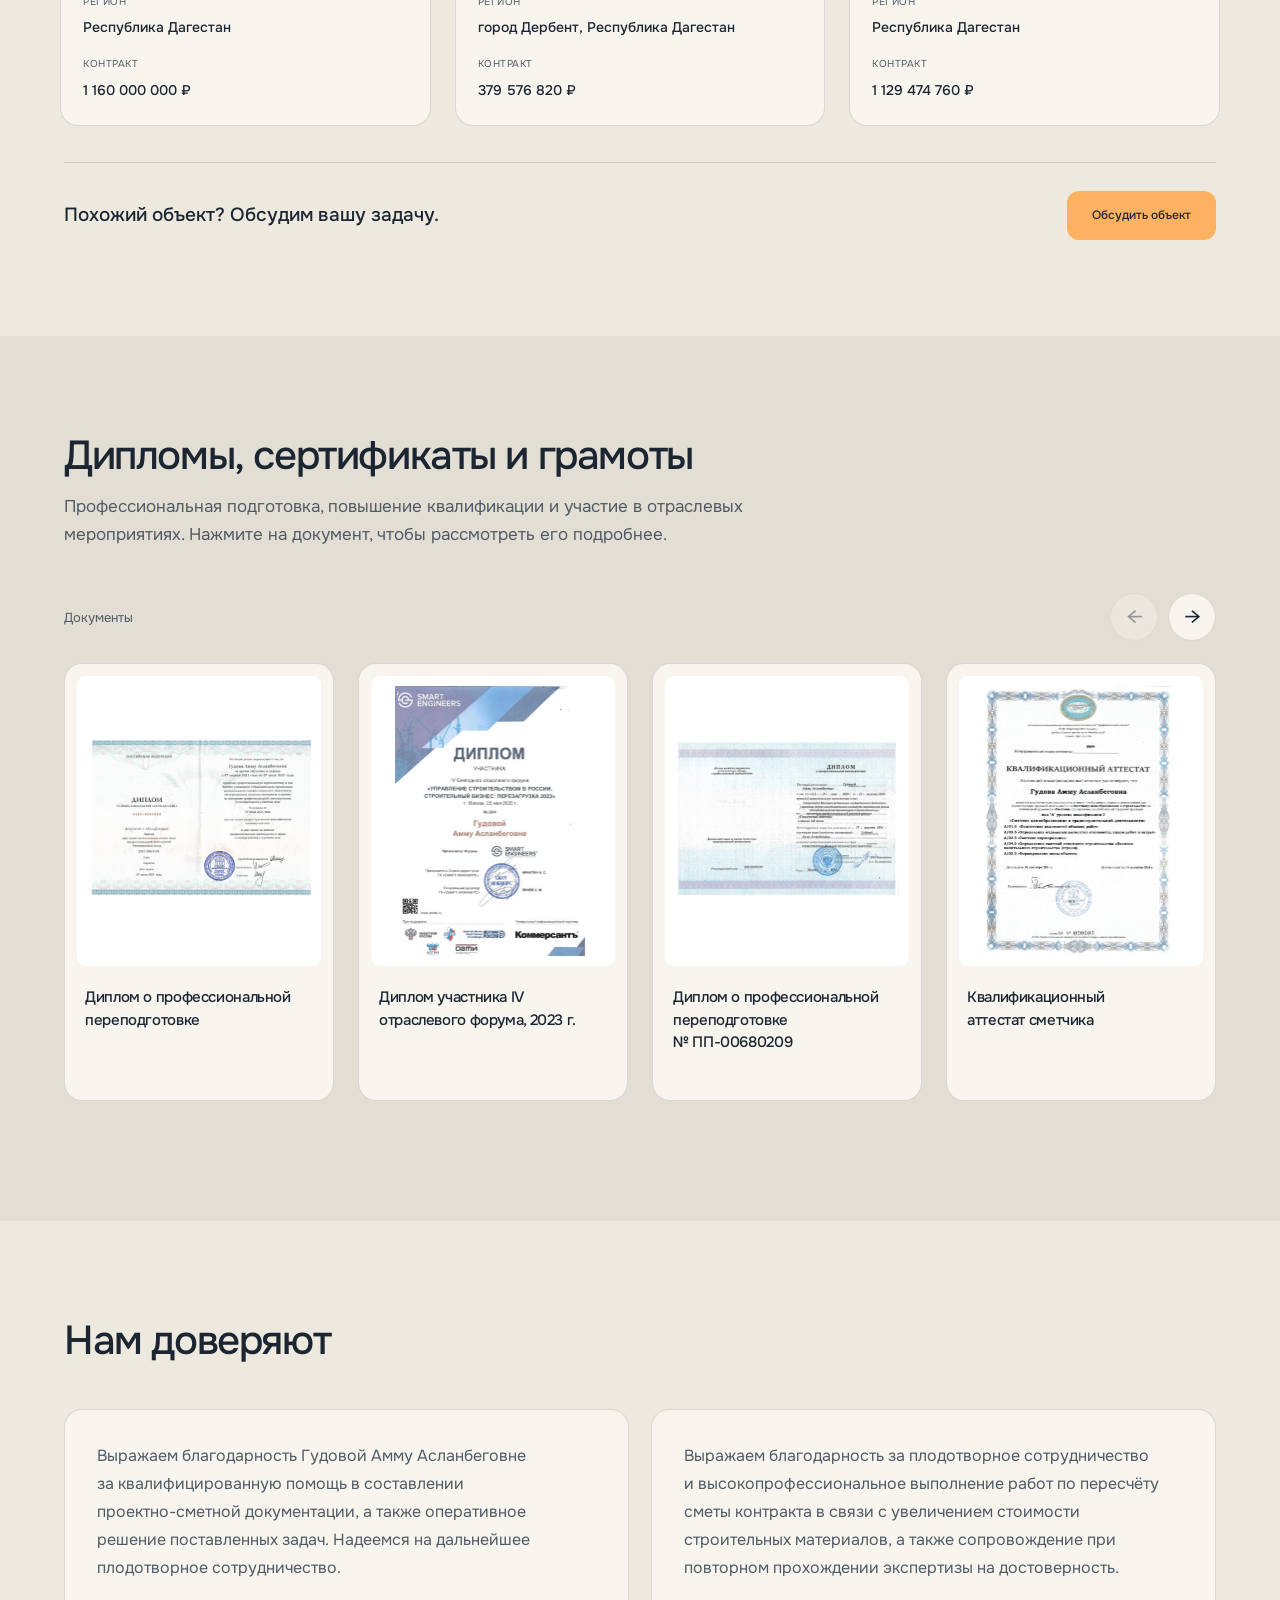
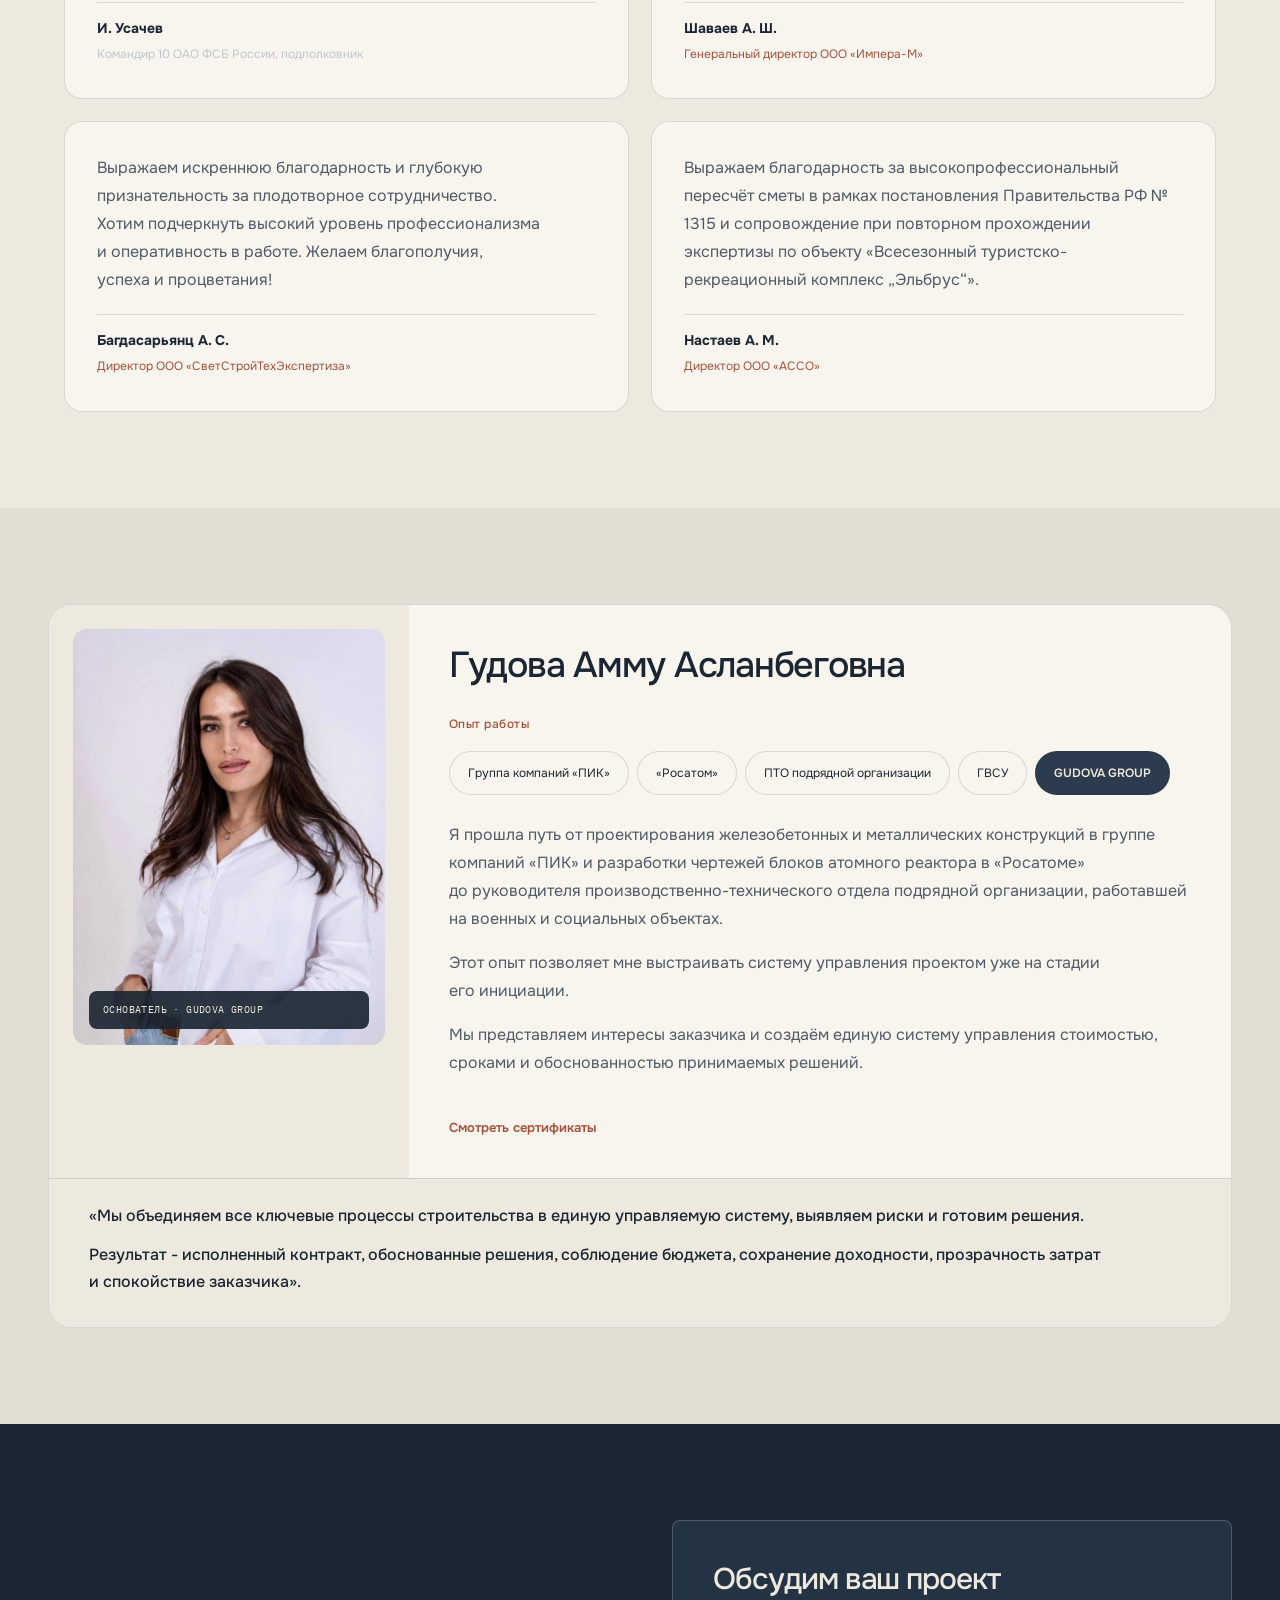
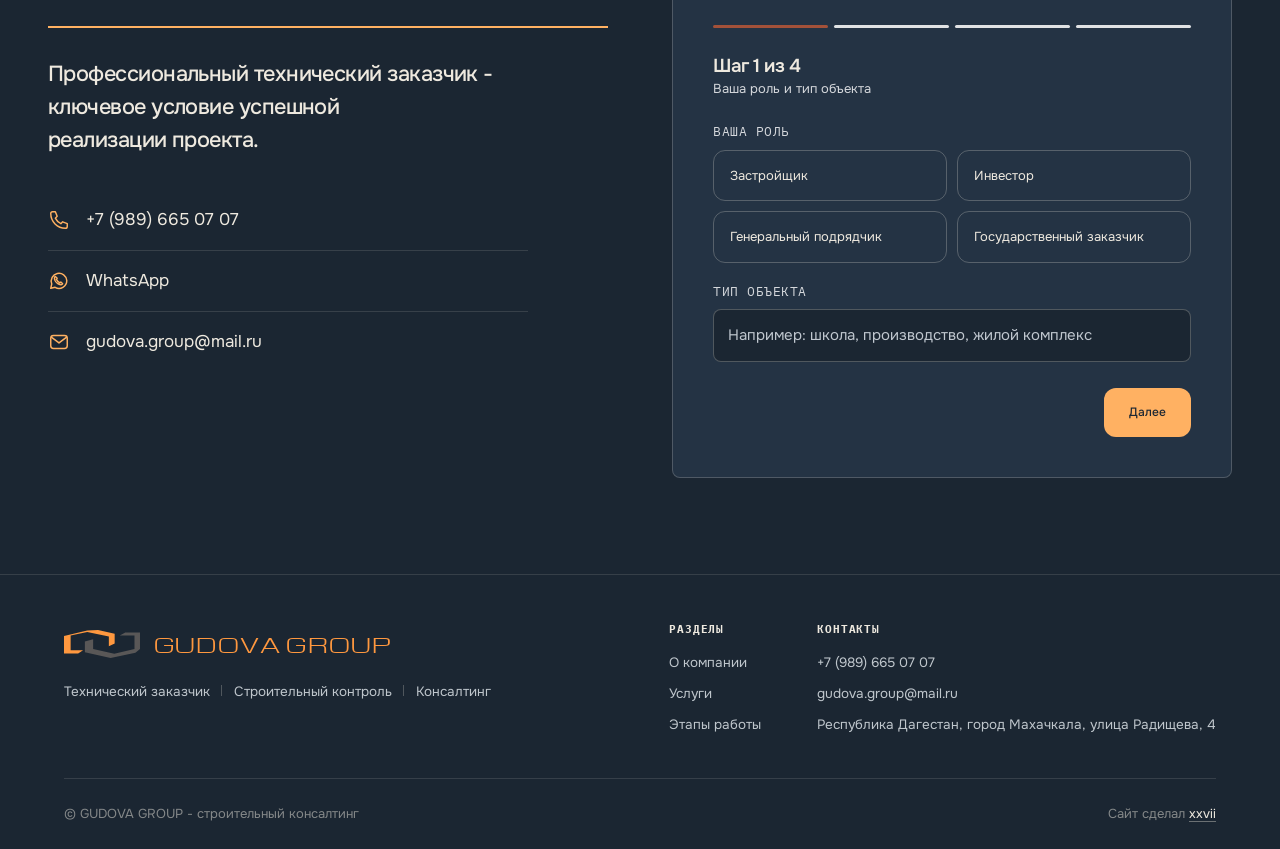
==== commit 6a576e89: "Align disclosure controls and refine mobile spacing and typography" ====
--- a/index.html
+++ b/index.html
@@ -46,11 +46,11 @@
 </script>
 <link rel="stylesheet" href="assets/css/smart-style.css?v=5">
 <link rel="stylesheet" href="assets/css/variants.css?v=12">
-<link rel="stylesheet" href="assets/css/header-reference.css?v=17">
+<link rel="stylesheet" href="assets/css/header-reference.css?v=18">
 <link rel="stylesheet" href="assets/css/astra-blocks.css?v=1">
 <link rel="stylesheet" href="assets/css/contact-options.css?v=1"><link rel="stylesheet" href="assets/css/founder-options.css?v=2"><link rel="stylesheet" href="assets/css/refinements.css?v=2"><link rel="stylesheet" href="assets/css/motion-refresh.css?v=9">
 <link rel="stylesheet" href="assets/css/callback.css?v=1">
-<link rel="stylesheet" href="assets/css/mobile-polish.css?v=1">
+<link rel="stylesheet" href="assets/css/mobile-polish.css?v=2">
 </head>
 <body>
 
@@ -84,7 +84,7 @@
 
 <section class="hero smart-hero" id="top" aria-roledescription="карусель" aria-label="Направления работы GUDOVA GROUP"><div class="hero-navigation"><nav class="reference-navigation" aria-label="Основная навигация"><details class="header-services"><summary>Услуги <span>⌄</span></summary><nav aria-label="Список услуг"><a href="#service-zakazchik">Технический заказчик</a><a href="#service-control">Строительный контроль</a><a href="#service-finance">Финансовое планирование и моделирование</a><a href="#service-audit">Аудит инвестиционно-строительного проекта</a><a href="#service-docs">Исполнительно-техническая документация</a><a href="#service-smeta">Сметная документация</a></nav></details><a href="#projects">Проекты</a><a href="#process">Стадии проекта</a><a href="#company">О компании</a><a href="#certificates">Документы</a><a href="#contacts">Контакты</a></nav></div><div class="hero-slides"><div class="hero-slide is-active"><img class="hero-photo" fetchpriority="high" decoding="async" src="assets/images/gudova-hero-poster.jpg" alt=""><div class="wrap"><div class="hero-copy"><h1>Управление строительством на всех этапах жизненного цикла проекта</h1><p class="lede">Технический заказчик<i class="lede-sep" aria-hidden="true"></i>Строительный контроль<i class="lede-sep" aria-hidden="true"></i>Консалтинг</p></div></div></div><div class="hero-slide" hidden><img class="hero-photo" src="assets/images/proj-09-smeta.jpg" alt=""><div class="wrap"><div class="hero-copy"><h2>Финансовое планирование и моделирование</h2><p class="lede">Технический заказчик<i class="lede-sep" aria-hidden="true"></i>Строительный контроль<i class="lede-sep" aria-hidden="true"></i>Консалтинг</p></div></div></div><div class="hero-slide" hidden><img class="hero-photo" src="assets/images/proj-02-theater.jpg" alt=""><div class="wrap"><div class="hero-copy"><h2>Сопровождение на этапе проектирования и формирования бюджета</h2><p class="lede">Технический заказчик<i class="lede-sep" aria-hidden="true"></i>Строительный контроль<i class="lede-sep" aria-hidden="true"></i>Консалтинг</p></div></div></div><div class="hero-slide" hidden><img class="hero-photo" src="assets/images/proj-04-greenhouse.jpg" alt=""><div class="wrap"><div class="hero-copy"><h2>Соблюдение сроков производства работ</h2><p class="lede">Технический заказчик<i class="lede-sep" aria-hidden="true"></i>Строительный контроль<i class="lede-sep" aria-hidden="true"></i>Консалтинг</p></div></div></div><div class="hero-slide" hidden><img class="hero-photo" src="assets/images/hero-audit.svg" alt=""><div class="wrap"><div class="hero-copy"><h2>Независимый аудит</h2><p class="lede lede-free">Управляемость строительного проекта</p></div></div></div><div class="hero-slide" hidden><img class="hero-photo" src="assets/images/proj-01-school.jpg" alt=""><div class="wrap"><div class="hero-copy"><h2>Контроль качества работ</h2><p class="lede">Технический заказчик<i class="lede-sep" aria-hidden="true"></i>Строительный контроль<i class="lede-sep" aria-hidden="true"></i>Консалтинг</p></div></div></div><div class="hero-slide" hidden><img class="hero-photo" src="assets/images/gudova-cta-poster.jpg" alt=""><div class="wrap"><div class="hero-copy"><h2>Контроль и проверка обоснованности затрат</h2><p class="lede">Технический заказчик<i class="lede-sep" aria-hidden="true"></i>Строительный контроль<i class="lede-sep" aria-hidden="true"></i>Консалтинг</p></div></div></div></div><div class="slider-controls wrap"><button type="button" class="slide-prev" aria-label="Предыдущий слайд">←</button><div class="slide-dots"><button type="button" aria-label="Слайд 1" aria-pressed="true"></button><button type="button" aria-label="Слайд 2" aria-pressed="false"></button><button type="button" aria-label="Слайд 3" aria-pressed="false"></button><button type="button" aria-label="Слайд 4" aria-pressed="false"></button><button type="button" aria-label="Слайд 5" aria-pressed="false"></button><button type="button" aria-label="Слайд 6" aria-pressed="false"></button><button type="button" aria-label="Слайд 7" aria-pressed="false"></button></div><button type="button" class="slide-next" aria-label="Следующий слайд">→</button><button type="button" class="slide-pause" aria-label="Остановить смену слайдов">Ⅱ</button></div></section>
 <nav class="service-ribbon" aria-label="Направления работы"><a href="#service-zakazchik">Технический заказчик</a><a href="#service-control">Строительный контроль</a><a href="#service-finance">Финансовое планирование и моделирование</a><a href="#service-audit">Аудит инвестиционно-строительного проекта</a><a href="#service-docs">Исполнительно-техническая документация</a><a href="#service-smeta">Сметная документация</a></nav>
-<section class="company-intro" id="company"><div class="wrap intro-grid"><div><h2>О компании</h2><p>GUDOVA GROUP - инжиниринговая компания, специализирующаяся на оказании услуг технического заказчика и строительного контроля на всех этапах жизненного цикла инвестиционно-строительного проекта: от обоснования инвестиций до ввода объекта в эксплуатацию.</p><p>Компания работает в соответствии с действующим законодательством Российской Федерации.</p><div class="intro-links"><a class="btn btn-outline" href="#services">Основные услуги</a><a class="btn btn-outline" href="#process">Этапы работы →</a></div></div><a class="intro-visual" href="#process"><img src="assets/images/company-construction.png" alt="Строительство здания рядом с современными небоскрёбами" loading="lazy" decoding="async"><span>GUDOVA GROUP <b>→</b></span></a></div></section>
+<section class="company-intro" id="company"><div class="wrap intro-grid"><div><h2>О компании</h2><p>GUDOVA GROUP - инжиниринговая компания, специализирующаяся на оказании услуг технического заказчика и строительного контроля на всех этапах жизненного цикла инвестиционно-строительного проекта: от обоснования инвестиций до ввода объекта в эксплуатацию.</p><p>Компания работает в соответствии с действующим законодательством Российской Федерации.</p><div class="intro-links"><a class="btn btn-outline" href="#services">Основные услуги</a><a class="btn btn-outline" href="#process">Этапы работы</a></div></div><a class="intro-visual" href="#process"><img src="assets/images/company-construction.png" alt="Строительство здания рядом с современными небоскрёбами" loading="lazy" decoding="async"><span>GUDOVA GROUP</span></a></div></section>
 <section class="company-credentials"><div class="wrap"><div class="section-head"><h2>ООО «Гудова Групп»</h2></div><ul class="credential-list"><li>Первый коммерческий технический заказчик в Северо-Кавказском федеральном округе. Оказываем услуги по управлению строительством для государственного и частного секторов в соответствии с ГОСТ Р 57363-2023 «Управление проектом в строительстве. Деятельность управляющего проектом (технического заказчика)».</li><li>Член саморегулируемой организации - Союза «Строители Республики Дагестан». Регистрационный номер в общем реестре членов СРО - 553.</li><li>Региональное отделение по Республике Дагестан межрегиональной общественной организации «Союз инженеров-сметчиков», специализирующейся на вопросах ценообразования, сметного нормирования и договорных отношений в строительстве № 91900 от 03.03.2026 г.</li></ul></div></section><section class="services" id="services">
 <div class="wrap"><div class="section-head"><h2>Перечень наших услуг</h2></div>
 <div class="service-details-grid">
@@ -332,22 +332,22 @@
     </div>
     <div class="testi-grid">
       <div class="testi-card">
-        <div class="tq">“</div>
+        
         <p>Выражаем благодарность Гудовой Амму Асланбеговне за квалифицированную помощь в составлении проектно-сметной документации, а также оперативное решение поставленных задач. Надеемся на дальнейшее плодотворное сотрудничество.</p>
         <div class="testi-who"><b>И. Усачев</b><span>Командир 10 ОАО ФСБ России, подполковник</span></div>
       </div>
       <div class="testi-card">
-        <div class="tq">“</div>
+        
         <p>Выражаем благодарность за плодотворное сотрудничество и высокопрофессиональное выполнение работ по пересчёту сметы контракта в связи с увеличением стоимости строительных материалов, а также сопровождение при повторном прохождении экспертизы на достоверность.</p>
         <div class="testi-who"><b>Шаваев А. Ш.</b><span class="org">Генеральный директор ООО «Импера-М»</span></div>
       </div>
       <div class="testi-card">
-        <div class="tq">“</div>
+        
         <p>Выражаем искреннюю благодарность и глубокую признательность за плодотворное сотрудничество. Хотим подчеркнуть высокий уровень профессионализма и оперативность в работе. Желаем благополучия, успеха и процветания!</p>
         <div class="testi-who"><b>Багдасарьянц А. С.</b><span class="org">Директор ООО «СветСтройТехЭкспертиза»</span></div>
       </div>
       <div class="testi-card">
-        <div class="tq">“</div>
+        
         <p>Выражаем благодарность за высокопрофессиональный пересчёт сметы в рамках постановления Правительства РФ № 1315 и сопровождение при повторном прохождении экспертизы по объекту «Всесезонный туристско-рекреационный комплекс „Эльбрус“».</p>
         <div class="testi-who"><b>Настаев А. М.</b><span class="org">Директор ООО «АССО»</span></div>
       </div>
@@ -373,7 +373,7 @@
       </div>
       
       <div class="founder-cred">
-        <a href="#certificates">Смотреть сертификаты →</a>
+        <a href="#certificates">Смотреть сертификаты</a>
       </div>
     </div>
     <blockquote class="founder-quote"><p>«Мы объединяем все ключевые процессы строительства в единую управляемую систему, выявляем риски и готовим решения.</p><p>Результат - исполненный контракт, обоснованные решения, соблюдение бюджета, сохранение доходности, прозрачность затрат и спокойствие заказчика».</p></blockquote>
--- a/assets/css/header-reference.css
+++ b/assets/css/header-reference.css
@@ -69,7 +69,7 @@
 .founder-quote p+p{margin-top:.8em}
 .footer-tagline{white-space:nowrap;max-width:none}
 @media(max-width:760px){.footer-tagline{font-size:min(15px,3vw)}}
-.lede-sep{display:inline-block;width:.42em;height:.42em;background:var(--orange);transform:rotate(45deg);margin:0 .85em;vertical-align:.12em}
+.lede-sep{display:inline-block;width:1px;height:.85em;background:currentColor;opacity:.5;margin:0 .85em;vertical-align:-.05em}
 
 /* Mobile layout shared by both colour themes. */
 .footer-brand{min-width:0;max-width:100%}
--- a/assets/css/mobile-polish.css
+++ b/assets/css/mobile-polish.css
@@ -50,3 +50,11 @@
  .mobile-bar a{font-size:14px;min-height:48px}
 }
 @media(max-width:360px){.section-head h2{font-size:26px}.service-detail h3{font-size:18px}.service-detail-head{gap:8px}.service-details-grid .service-detail{padding-inline:14px}}
+/* Quiet, consistent controls across all sections. */
+.service-detail details[open] .scope-toggle,.phase details[open] .scope-toggle{transform:none}
+.service-detail details[open] .scope-toggle::after,.phase details[open] .scope-toggle::after{opacity:0}
+.scope-toggle::after{transition:opacity 150ms}
+.proj-panel .pp-count::before{display:none}
+.proj-panel .pp-count{border-radius:8px!important}
+.intro-visual>span{justify-content:flex-start}
+@media(prefers-reduced-motion:reduce){.scope-toggle::after{transition:none}}
